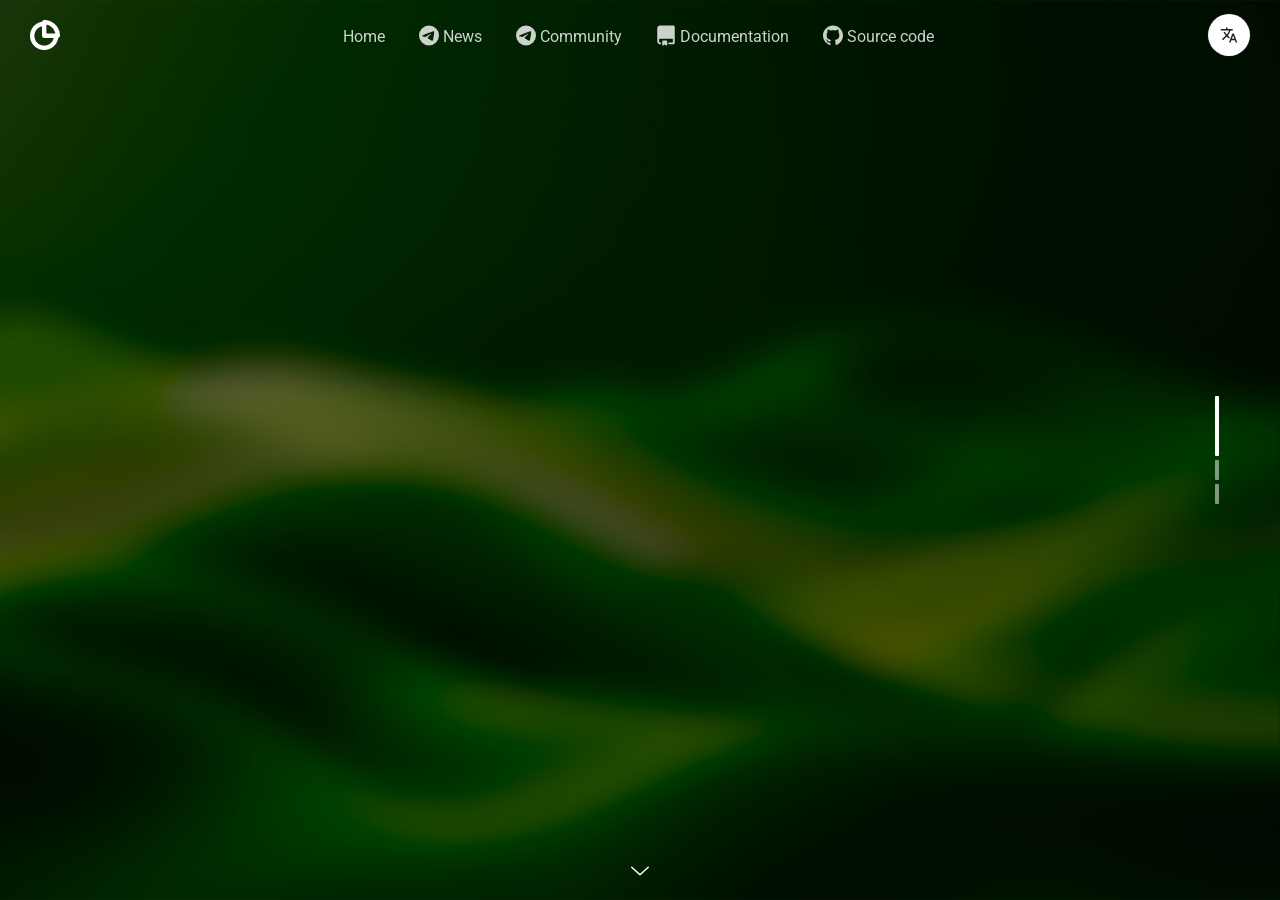
==== index.html @ 84d2ee8d "Update Yandex.Metrika configuration" ====
<!doctype html>
<html>
    <head>
        <meta charset="UTF-8">
        <meta name="viewport" content="width=device-width, height=device-height, initial-scale=1.0, viewport-fit=cover">
        <meta name="mobile-web-app-capable" content="yes">
        <meta name="yandex-verification" content="112ea334e65fa41b">

        <!-- Yandex.Metrika counter -->
        <script type="text/javascript">
            (function(m,e,t,r,i,k,a){
                m[i]=m[i]||function(){(m[i].a=m[i].a||[]).push(arguments)};
                m[i].l=1*new Date();
                for (var j = 0; j < document.scripts.length; j++) {if (document.scripts[j].src === r) { return; }}
                k=e.createElement(t),a=e.getElementsByTagName(t)[0],k.async=1,k.src=r,a.parentNode.insertBefore(k,a)
            })(window, document,'script','https://mc.yandex.ru/metrika/tag.js?id=104334095', 'ym');

            ym(104334095, 'init', {ssr:true, webvisor:true, clickmap:true, ecommerce:"dataLayer", accurateTrackBounce:true, trackLinks:true});
        </script>
        <noscript><div><img src="https://mc.yandex.ru/watch/104334095" style="position:absolute; left:-9999px;" alt="" /></div></noscript>
        <!-- /Yandex.Metrika counter -->

        <!-- Google tag (gtag.js) -->
        <script async src="https://www.googletagmanager.com/gtag/js?id=G-DW6V3D3DVZ"></script>
        <script>
            window.dataLayer = window.dataLayer || [];
            function gtag() { dataLayer.push(arguments); }
            gtag('js', new Date());

            gtag('config', 'G-DW6V3D3DVZ');
        </script>

        <!-- Page Title -->
        <title>MiniOS Flux - Fast. Simple. Reliable.</title>
        <!-- Compressed Styles -->
        <link href="./css/slides.css" rel="stylesheet" type="text/css">
        <!-- Custom Styles -->
        <!-- <link href="css/custom.css" rel="stylesheet" type="text/css"> -->
        <!-- jQuery 3.3.1 -->
        <script src="https://ajax.googleapis.com/ajax/libs/jquery/3.3.1/jquery.min.js"></script>
        <!-- Compressed Scripts -->
        <script src="./js/slides.min.js" type="text/javascript"></script>
        <!-- Page Translator -->
        <script src="./js/translate.js" type="text/javascript"></script>
        <!-- Custom Scripts -->
        <!-- <script src="./js/custom.js" type="text/javascript"></script> -->
        <!-- Fonts and Material Icons -->
        <link rel="stylesheet" as="font" href="https://fonts.googleapis.com/css?family=Roboto:100,300,400,500,600,700|Material+Icons">
        <link rel="icon" type="image/svg+xml" href="./assets/svg/minios_icon.svg">
        <link rel="alternate" hreflang="de" href="https://minios.dev/?lang=de">
        <link rel="alternate" hreflang="en" href="https://minios.dev/?lang=en">
        <link rel="alternate" hreflang="es" href="https://minios.dev/?lang=es">
        <link rel="alternate" hreflang="fr" href="https://minios.dev/?lang=fr">
        <link rel="alternate" hreflang="it" href="https://minios.dev/?lang=it">
        <link rel="alternate" hreflang="pt-BR" href="https://minios.dev/?lang=pt-BR">
        <link rel="alternate" hreflang="pt-PT" href="https://minios.dev/?lang=pt-PT">
        <link rel="alternate" hreflang="ru" href="https://minios.dev/?lang=ru">
    </head>
    <body class="slides chain simplifiedMobile animated">

        <!-- SVG Library -->
        <svg xmlns="http://www.w3.org/2000/svg" style="display:none">
            <symbol id="logo" viewBox="0 0 106 25">
                <title>MiniOS</title>
                <path d="m 106,17.003469 q 0,1.787993 -0.66611,3.137754 -0.66612,1.34976 -1.80553,2.261286 -1.1394,0.893997 -2.66446,1.34976 -1.525054,0.455763 -3.260455,0.455763 -1.17447,0 -2.19117,-0.19282 -0.999175,-0.192828 -1.770464,-0.455767 -0.771288,-0.280468 -1.297172,-0.578468 -0.508354,-0.298 -0.736237,-0.525881 -0.227867,-0.227883 -0.333052,-0.648585 -0.08765,-0.438234 -0.08765,-1.244584 0,-0.543408 0.03515,-0.911525 0.03515,-0.368119 0.105146,-0.595999 0.08765,-0.227883 0.210331,-0.315526 0.14022,-0.105181 0.315553,-0.105181 0.245405,0 0.683641,0.298001 0.455766,0.280468 1.156936,0.631055 0.701175,0.350589 1.665294,0.648588 0.981642,0.280467 2.261285,0.280467 0.84141,0 1.507518,-0.19282 0.666119,-0.210353 1.121886,-0.578468 0.47329,-0.368118 0.7187,-0.911525 0.24541,-0.543412 0.24541,-1.209528 0,-0.77129 -0.42071,-1.314699 -0.42076,-0.56094 -1.104408,-0.981644 Q 99.02332,14.864888 98.164381,14.496771 97.305441,14.111126 96.393917,13.690422 95.48239,13.269718 94.62345,12.743837 93.764511,12.200426 93.08087,11.464194 92.41475,10.710433 91.994047,9.6937299 91.573344,8.6770281 91.573344,7.2571496 q 0,-1.6302289 0.595998,-2.8572849 0.613527,-1.2445837 1.630228,-2.0509327 1.034234,-0.8238799 2.419049,-1.2270558 1.402352,-0.40317306 2.962466,-0.40317306 0.806344,0 1.612705,0.12270504 0.80634,0.12270466 1.50752,0.33305812 0.70117,0.2103504 1.24459,0.4732908 0.5434,0.2629403 0.7187,0.4382348 0.17529,0.1752945 0.22787,0.2979992 0.0701,0.1227047 0.10518,0.3330581 0.0526,0.1928225 0.0701,0.5083497 0.0174,0.298 0.0174,0.7537619 0,0.5083527 -0.0351,0.8589387 -0.0174,0.3505853 -0.0877,0.5784678 -0.0526,0.2278829 -0.17529,0.3330558 -0.10515,0.1051805 -0.29798,0.1051805 -0.19283,0 -0.61353,-0.2454123 -0.4207,-0.2454086 -1.03423,-0.5258806 -0.61353,-0.2979969 -1.41987,-0.5258779 -0.80636,-0.2454124 -1.77047,-0.2454124 -0.753766,0 -1.314705,0.1928202 -0.560939,0.1752983 -0.946587,0.508353 -0.368126,0.3155302 -0.560939,0.7712899 -0.175294,0.4557628 -0.175294,0.9641154 0,0.7537619 0.403174,1.3147018 0.420703,0.5434088 1.104351,0.9816436 0.701175,0.4207035 1.57764,0.8063488 0.87647,0.3681189 1.788,0.7888209 0.91152,0.420704 1.78799,0.964112 0.87647,0.525881 1.56011,1.279643 0.68364,0.736234 1.10435,1.752937 0.42071,0.999171 0.42071,2.366463 z M 88.681003,12.200426 q 0,2.822225 -0.701175,5.048453 -0.701178,2.226227 -2.085993,3.786341 -1.384816,1.54258 -3.435754,2.36646 -2.033401,0.806352 -4.715396,0.806352 -2.646933,0 -4.627746,-0.683645 -1.963287,-0.701175 -3.277985,-2.121053 -1.314705,-1.419875 -1.98082,-3.611044 -0.648586,-2.191171 -0.648586,-5.188689 0,-2.7521071 0.701174,-4.9432755 0.701174,-2.2086993 2.08599,-3.7512825 1.384823,-1.542583 3.418228,-2.36646 2.050931,-0.82387986 4.750452,-0.82387986 2.576814,0 4.540101,0.68364426 1.980817,0.6836443 3.295519,2.1035225 1.33223,1.4198757 1.998342,3.5935158 0.683649,2.1561098 0.683649,5.1010403 z M 83.8429,12.445838 q 0,-1.787995 -0.280479,-3.2429297 Q 83.28198,7.7304429 82.598313,6.6962098 81.932205,5.6444483 80.810324,5.0835092 79.688446,4.5050414 78.005626,4.5050414 q -1.700349,0 -2.839756,0.6485856 -1.139407,0.6310573 -1.840581,1.7003467 -0.701171,1.0692921 -0.999171,2.5066981 -0.280479,1.4198782 -0.280479,3.0150482 0,1.85811 0.280479,3.348107 0.280479,1.472465 0.946586,2.524226 0.666116,1.051762 1.787993,1.612698 1.121878,0.543412 2.822223,0.543412 1.70035,0 2.83976,-0.631057 1.139407,-0.631058 1.840578,-1.717875 0.701174,-1.08682 0.981641,-2.524227 0.297979,-1.454937 0.297979,-3.085166 z M 63.614029,23.208859 q 0,0.175291 -0.105184,0.315526 -0.105147,0.122703 -0.368126,0.21035 -0.245405,0.08765 -0.666116,0.122702 -0.420703,0.05259 -1.069293,0.05259 -0.648582,0 -1.069285,-0.05259 -0.420707,-0.03507 -0.683649,-0.122702 -0.245404,-0.08765 -0.350589,-0.21035 -0.105146,-0.140235 -0.105146,-0.315526 V 7.6077368 q 0,-0.1752946 0.105146,-0.2979969 0.105185,-0.1402357 0.350589,-0.2278867 0.262942,-0.1051767 0.683649,-0.1577651 0.420703,-0.052585 1.069285,-0.052585 0.64859,0 1.069293,0.052585 0.420703,0.052588 0.666116,0.1577651 0.262941,0.087651 0.368126,0.2278867 0.105184,0.1227023 0.105184,0.2979969 z M 63.947081,2.2788157 q 0,1.3322298 -0.543413,1.8405823 -0.543406,0.5083499 -2.015872,0.5083499 -1.489996,0 -2.015876,-0.490822 -0.50835,-0.4908215 -0.50835,-1.7704644 0,-1.3322296 0.52588,-1.84057935 Q 59.932866,0 61.422862,0 q 1.472471,0 1.998347,0.50834975 0.525883,0.49082176 0.525879,1.77046445 z M 54.866889,23.208858 q 0,0.17529 -0.105185,0.315526 -0.105184,0.122702 -0.350551,0.21035 -0.245405,0.08765 -0.683645,0.122702 -0.420703,0.05259 -1.051759,0.05259 -0.648586,0 -1.086823,-0.05259 -0.420703,-0.03507 -0.666119,-0.122702 -0.245405,-0.08765 -0.350589,-0.21035 -0.105184,-0.140236 -0.105184,-0.315526 V 14.28642 q 0,-1.139409 -0.175295,-1.787995 -0.157757,-0.648585 -0.473287,-1.104348 -0.315553,-0.473294 -0.823877,-0.718703 -0.490821,-0.262938 -1.156936,-0.262938 -0.84141,0 -1.70035,0.613526 -0.858939,0.613527 -1.787993,1.787995 V 23.20886 q 0,0.175291 -0.105184,0.315526 -0.105184,0.122703 -0.368126,0.21035 -0.245405,0.08765 -0.666115,0.122702 -0.420704,0.05259 -1.069293,0.05259 -0.648582,0 -1.069289,-0.05259 -0.420703,-0.03507 -0.683641,-0.122702 -0.245405,-0.08765 -0.35059,-0.21035 -0.105146,-0.140235 -0.105146,-0.315526 V 7.5726767 q 0,-0.1752945 0.08765,-0.2979969 0.08765,-0.1402356 0.315553,-0.2278829 0.227906,-0.087651 0.578468,-0.1227061 0.368126,-0.052585 0.911524,-0.052585 0.560939,0 0.929057,0.052585 0.368127,0.035074 0.560939,0.1227061 0.210369,0.087647 0.297978,0.2278829 0.08765,0.1227024 0.08765,0.2979969 v 1.8055235 q 1.297172,-1.4023479 2.629403,-2.10352 1.349757,-0.7011751 2.804698,-0.7011751 1.595168,0 2.681987,0.5258806 1.104348,0.5258809 1.770467,1.4374064 0.683641,0.8939976 0.981642,2.1035229 0.297978,1.209525 0.297978,2.909871 z m -19.334876,0 q 0,0.17529 -0.10518,0.315526 -0.105173,0.122702 -0.368119,0.21035 -0.245412,0.08765 -0.666116,0.122702 -0.420704,0.05259 -1.069289,0.05259 -0.648586,0 -1.069289,-0.05259 -0.420705,-0.03507 -0.683644,-0.122702 -0.245413,-0.08765 -0.35059,-0.21035 -0.10518,-0.140236 -0.10518,-0.315526 V 7.6077353 q 0,-0.1752946 0.10518,-0.297997 0.105177,-0.1402356 0.35059,-0.2278866 0.262938,-0.1051767 0.683644,-0.1577651 0.420703,-0.052585 1.069289,-0.052585 0.648585,0 1.069289,0.052585 0.420707,0.052588 0.666116,0.1577651 0.262938,0.087651 0.368119,0.2278866 0.10518,0.1227024 0.10518,0.297997 z M 35.865069,2.2788142 q 0,1.3322298 -0.543409,1.8405823 -0.543408,0.5083499 -2.015873,0.5083499 -1.489997,0 -2.015877,-0.490822 -0.50835,-0.4908215 -0.50835,-1.7704644 0,-1.3322296 0.525881,-1.84057936 Q 31.850851,0 33.340847,0 34.813312,0 35.339193,0.50834975 35.86507,0.99917151 35.865069,2.2788142 Z M 26.434281,23.173799 q 0,0.175294 -0.105173,0.31553 -0.08765,0.140232 -0.350585,0.227883 -0.245412,0.08765 -0.666116,0.140231 -0.420704,0.05259 -1.069289,0.05259 -0.631058,0 -1.051762,-0.05259 -0.420709,-0.05259 -0.666118,-0.140234 -0.24541,-0.08765 -0.350585,-0.227882 -0.105179,-0.140236 -0.105179,-0.315528 V 4.7153952 H 22.0344 L 15.460904,23.15627 q -0.07012,0.227883 -0.227883,0.385646 -0.157769,0.140235 -0.438235,0.227883 -0.262938,0.08765 -0.683644,0.105172 -0.420704,0.03507 -1.016702,0.03507 -0.595999,0 -1.016703,-0.05259 -0.420703,-0.03507 -0.701174,-0.122714 -0.262939,-0.105173 -0.420704,-0.245409 -0.157764,-0.140236 -0.21035,-0.333057 L 4.3998889,4.7153952 H 4.364777 V 23.173799 q 0,0.175294 -0.1051956,0.31553 -0.087644,0.140232 -0.3505701,0.227883 -0.2629278,0.08765 -0.6836425,0.140231 -0.4031748,0.05259 -1.0517602,0.05259 -0.6310607,0 -1.051764,-0.05259 Q 0.70115184,23.804856 0.43821274,23.717209 0.19279836,23.629559 0.08764254,23.489327 0,23.349091 0,23.173799 V 2.9624586 Q 0,2.0684636 0.47328884,1.5951699 0.94658531,1.1218762 1.7354064,1.1218762 h 3.0150451 q 0.8063495,0 1.3848169,0.1402356 0.578472,0.1227051 0.9991754,0.4382348 0.4207042,0.2979993 0.7011725,0.8063491 0.2804716,0.4908218 0.4908216,1.2270559 L 13.234681,17.248879 h 0.07011 L 18.388308,3.7688105 Q 18.61619,3.0325764 18.879129,2.5242265 19.1596,2.0158739 19.510186,1.7003466 19.878305,1.3848165 20.369125,1.2621118 20.859947,1.1218762 21.508532,1.1218762 h 3.102695 q 0.473293,0 0.806351,0.1227077 0.350586,0.122705 0.56094,0.368114 0.227883,0.2278813 0.333056,0.5784704 0.122706,0.333058 0.122706,0.7712901 z"/>
            </symbol>
            <symbol id="logo-icon" viewBox="0 0 50 50">
                <title>MiniOS</title>
                <path d="M 43.551886,30.059555 H 23.616475 v -7.367011 h 19.935411 l 3.681062,3.68595 z m 0,-7.367011 c 2.033627,0 3.681062,1.652322 3.681062,3.68595 0,2.028739 -1.647435,3.681061 -3.681062,3.681061 z M 23.616475,49.999856 v -7.367011 0 l 0.840826,-0.01965 0.826161,-0.06357 0.811495,-0.102652 0.801719,-0.14177 0.787052,-0.180889 0.767499,-0.220006 0.752833,-0.254211 0.738167,-0.293329 0.718615,-0.32262 0.699058,-0.361739 0.684395,-0.390939 0.659952,-0.420416 0.635507,-0.454631 0.615954,-0.483961 0.586624,-0.508411 0.567069,-0.542622 0.537739,-0.562182 0.513294,-0.591513 0.483966,-0.615953 0.449743,-0.63551 0.425303,-0.659952 0.391081,-0.684393 0.356862,-0.69906 0.327534,-0.718612 0.288454,-0.738168 0.259086,-0.752833 0.215093,-0.772388 0.180888,-0.782163 0.146646,-0.801721 0.102652,-0.811494 0.06357,-0.826161 0.01965,-0.840827 h 7.362121 l -0.02948,1.207466 -0.09286,1.202578 -0.151522,1.178136 -0.205341,1.163468 -0.264,1.148804 -0.317745,1.119474 -0.371527,1.099917 -0.425307,1.075478 -0.474183,1.046144 -0.518184,1.016813 -0.57196,0.992371 -0.615953,0.958152 -0.655064,0.923928 -0.703944,0.894602 -0.738168,0.855496 -0.782162,0.816382 -0.821276,0.782165 -0.855492,0.743055 -0.889714,0.699057 -0.928819,0.659951 -0.958151,0.615957 -0.987483,0.567069 -1.016814,0.523071 -1.051033,0.474187 -1.070587,0.420416 -1.099919,0.371527 -1.119473,0.322621 -1.148803,0.264 -1.158581,0.205304 -1.183023,0.151521 -1.197691,0.08799 z M 0,26.378494 h 7.3621217 v 0 l 0.01954,0.840827 0.063553,0.826161 0.1026595,0.811494 0.1466532,0.801718 0.1808768,0.782166 0.2150967,0.772388 0.2590903,0.752833 0.2884232,0.738167 0.3275338,0.718613 0.3568629,0.703948 0.3910824,0.679505 0.4253015,0.659952 0.449744,0.635509 0.483964,0.615953 0.513296,0.591513 0.537738,0.562179 0.567069,0.542626 0.586624,0.508411 0.615953,0.483961 0.635509,0.454631 0.659951,0.420416 0.679506,0.391083 0.703947,0.361738 0.718614,0.322621 0.738166,0.293329 0.752836,0.254211 0.767498,0.220006 0.787053,0.180888 0.801718,0.14177 0.811496,0.102652 0.82616,0.06357 0.840828,0.01965 V 50 l -1.212338,-0.03439 -1.19769,-0.08799 -1.183024,-0.151521 -1.163468,-0.205304 -1.143916,-0.264 L 16.596556,48.934136 15.496638,48.562608 14.421155,48.142215 13.37501,47.668028 12.358196,47.144957 11.365825,46.577888 10.407674,45.961931 9.4837424,45.30198 8.5940308,44.602923 7.738538,43.859868 6.9172658,43.082589 6.1351014,42.261317 5.3920454,41.405825 4.692986,40.511223 4.037923,39.587295 3.4219688,38.629143 2.8500113,37.636772 2.3318275,36.619957 1.8576403,35.573813 1.4323385,34.498337 1.0608104,33.398418 0.7430561,32.278945 0.47907567,31.130142 0.27375746,29.966672 0.12221315,28.788538 0.02933121,27.58596 Z M 27.297535,6.4381926 h -7.362121 l 3.681061,3.6810604 -0.840827,0.01956 -0.826161,0.06355 -0.811495,0.102659 -0.801719,0.146655 -0.787053,0.180876 -0.767497,0.215095 -0.752836,0.259092 -0.738167,0.288423 -0.718613,0.327531 -0.703948,0.356864 -0.679505,0.391081 -0.659952,0.420413 -0.635509,0.454634 -0.615953,0.483964 -0.586624,0.513295 -0.567069,0.537739 -0.537737,0.567068 -0.513296,0.586624 -0.483965,0.615954 -0.449744,0.640397 -0.4253018,0.659951 -0.391082,0.679505 -0.3568629,0.699062 -0.32753,0.718613 -0.2884232,0.738167 -0.2590904,0.752833 -0.2150966,0.772388 -0.1808768,0.782166 -0.146657,0.801717 -0.1026595,0.816384 -0.063549,0.826161 -0.01954,0.840827 H 0 L 0.02933049,25.166139 0.12221156,23.968451 0.27375535,22.785428 0.47907355,21.621957 0.74305399,20.478042 1.0608082,19.353681 1.4323364,18.253762 1.8576382,17.183174 2.3318254,16.132141 2.8500091,15.115328 3.4219667,14.122957 4.0379211,13.164805 4.6929841,12.240873 5.3920431,11.351162 6.1350992,10.490781 6.9172635,9.6743972 7.7385361,8.8922325 8.5940286,8.1491764 9.4837405,7.4501174 10.407673,6.790166 11.365823,6.1791008 12.358194,5.607142 13.375007,5.0889583 14.421153,4.6147721 15.496628,4.1894696 16.596547,3.8179417 17.71602,3.5001871 l 1.143916,-0.2639797 1.163469,-0.2102066 1.183023,-0.1466524 1.197688,-0.092889 1.212357,-0.029334 z m -3.68106,-3.681061 c 2.033626,0 3.68106,1.6474342 3.68106,3.681061 0,2.0336269 -1.647434,3.6810604 -3.68106,3.6810604 z M 19.935414,26.378494 V 6.4381926 h 7.362121 V 26.378494 l -3.68106,3.681061 z m 7.362121,0 c 0,2.028739 -1.647434,3.681061 -3.68106,3.681061 -2.033627,0 -3.681061,-1.652322 -3.681061,-3.681061 z m 0,-22.6974308 V 26.378494 H 19.935414 V 3.6810632 L 23.616475,1.9333379e-6 Z m -7.362121,0 c 0,-2.0336272 1.647434,-3.6810612666621 3.681061,-3.6810612666621 2.033626,0 3.68106,1.6474340666621 3.68106,3.6810612666621 z M 46.313907,30.059555 V 22.697432 L 42.632845,26.378494 42.608278,25.3959 42.534955,24.427972 42.412725,23.47471 42.246501,22.541 42.031409,21.621957 41.777198,20.722468 41.478993,19.837644 41.136795,18.977265 40.760528,18.136438 40.340112,17.315165 39.88059,16.518334 39.386851,15.745948 38.853998,15.002891 38.291816,14.284278 37.690529,13.590107 37.059907,12.930156 36.399957,12.299536 35.710675,11.703135 34.992062,11.136067 34.244117,10.608105 33.471729,10.109475 32.674899,9.6548427 31.858515,9.2344293 31.017689,8.8531246 30.15242,8.5158162 29.272484,8.2176157 28.372995,7.9585239 27.453951,7.7483172 26.515354,7.5821064 25.566981,7.4598932 24.599053,7.3865651 23.616459,7.3621225 V 0 l 1.354122,0.0342201 1.334567,0.10266022 1.319902,0.16621432 1.300349,0.23464922 1.275905,0.29331017 1.256352,0.35686257 1.22702,0.4155252 1.197689,0.4692984 1.168358,0.5328491 1.139029,0.581736 1.104805,0.6355075 1.070586,0.6843948 1.031482,0.7381676 0.997258,0.7772755 0.958152,0.8310488 0.914154,0.8750469 0.875044,0.9141545 0.826163,0.9532628 0.782165,0.9972603 0.738168,1.036367 0.684393,1.065699 0.635508,1.104807 0.581738,1.139027 0.527962,1.168358 0.474183,1.202577 0.415525,1.227022 0.356863,1.251461 0.293291,1.275906 0.229757,1.300348 0.1711,1.319902 0.09774,1.339457 0.03439,1.354122 z m 3.676172,-3.681061 c 0,2.028739 -1.647432,3.681061 -3.676172,3.681061 -2.033627,0 -3.681062,-1.652322 -3.681062,-3.681061 z M 23.616475,22.697432 h 22.697432 v 7.362123 H 23.616475 l -3.681061,-3.681061 z m 0,7.362123 c -2.033627,0 -3.681061,-1.652322 -3.681061,-3.681061 0,-2.033628 1.647434,-3.681062 3.681061,-3.681062 z"/>
            </symbol>
            <symbol id="close" viewBox="0 0 30 30">
                <path d="M15 0c-8.3 0-15 6.7-15 15s6.7 15 15 15 15-6.7 15-15-6.7-15-15-15zm5.7 19.3c.4.4.4 1 0 1.4-.2.2-.4.3-.7.3s-.5-.1-.7-.3l-4.3-4.3-4.3 4.3c-.2.2-.4.3-.7.3s-.5-.1-.7-.3c-.4-.4-.4-1 0-1.4l4.3-4.3-4.3-4.3c-.4-.4-.4-1 0-1.4s1-.4 1.4 0l4.3 4.3 4.3-4.3c.4-.4 1-.4 1.4 0s.4 1 0 1.4l-4.3 4.3 4.3 4.3z"/>
            </symbol>
            <symbol id="close-small" viewBox="0 0 11 11">
                <path d="M6.914 5.5l3.793-3.793c.391-.391.391-1.023 0-1.414s-1.023-.391-1.414 0l-3.793 3.793-3.793-3.793c-.391-.391-1.023-.391-1.414 0s-.391 1.023 0 1.414l3.793 3.793-3.793 3.793c-.391.391-.391 1.023 0 1.414.195.195.451.293.707.293s.512-.098.707-.293l3.793-3.793 3.793 3.793c.195.195.451.293.707.293s.512-.098.707-.293c.391-.391.391-1.023 0-1.414l-3.793-3.793z"/>
            </symbol>
            <symbol id="arrow-left" viewBox="0 0 29 56">
                <path d="M28.7.3c.4.4.4 1 0 1.4l-26.3 26.3 26.3 26.3c.4.4.4 1 0 1.4-.4.4-1 .4-1.4 0l-27-27c-.4-.4-.4-1 0-1.4l27-27c.3-.3 1-.4 1.4 0z"/>
            </symbol>
            <symbol id="arrow-right" viewBox="0 0 29 56">
                <path d="M.3 55.7c-.4-.4-.4-1 0-1.4l26.3-26.3-26.3-26.3c-.4-.4-.4-1 0-1.4.4-.4 1-.4 1.4 0l27 27c.4.4.4 1 0 1.4l-27 27c-.3.3-1 .4-1.4 0z"/>
            </symbol>
            <symbol id="back" viewBox="0 0 20 20">
                <path d="M2.3 10.7l5 5c.4.4 1 .4 1.4 0s.4-1 0-1.4l-3.3-3.3h11.6c.6 0 1-.4 1-1s-.4-1-1-1h-11.6l3.3-3.3c.4-.4.4-1 0-1.4-.2-.2-.4-.3-.7-.3s-.5.1-.7.3l-5 5c-.2.2-.3.5-.3.7 0 .2.1.5.3.7z"/>
            </symbol>
            <symbol id="menu" viewBox="0 0 18 18">
                <path d="M16 5h-14c-.6 0-1-.4-1-1 0-.5.4-1 1-1h14c.5 0 1 .4 1 1s-.4 1-1 1zm-14 5h14c.5 0 1-.4 1-1 0-.5-.4-1-1-1h-14c-.6 0-1 .4-1 1s.4 1 1 1zm14 3h-14c-.5 0-1 .4-1 1 0 .5.4 1 1 1h14c.5 0 1-.4 1-1s-.4-1-1-1z"/>
            </symbol>
            <symbol id="share" viewBox="0 0 18 18">
                <path d="M16 8c-.6 0-1 .4-1 1v6h-12v-6c0-.6-.4-1-1-1s-1 .4-1 1v6c0 1.1.9 2 2 2h12c1.1 0 2-.9 2-2v-6c0-.6-.4-1-1-1zm-2.3-2.3c.4-.4.4-1 0-1.4l-4-4c-.4-.4-1-.4-1.4 0l-4 4c-.4.4-.4 1 0 1.4s1 .4 1.4 0l2.3-2.3v7.6c0 .6.4 1 1 1s1-.4 1-1v-7.6l2.3 2.3c.4.4 1 .4 1.4 0z"/>
            </symbol>
            <symbol id="arrow-down" viewBox="0 0 24 24">
                <path d="M12 18c-.2 0-.5-.1-.7-.3l-11-10c-.4-.4-.4-1-.1-1.4.4-.4 1-.4 1.4-.1l10.4 9.4 10.3-9.4c.4-.4 1-.3 1.4.1.4.4.3 1-.1 1.4l-11 10c-.1.2-.4.3-.6.3z"/>
            </symbol>
            <symbol id="arrow-up" viewBox="0 0 24 24">
                <path d="M11.9 5.9c.2 0 .5.1.7.3l11 10c.4.4.4 1 .1 1.4-.4.4-1 .4-1.4.1l-10.4-9.4-10.3 9.4c-.4.4-1 .3-1.4-.1-.4-.4-.3-1 .1-1.4l11-10c.1-.2.4-.3.6-.3z"/>
            </symbol>
            <symbol id="arrow-top" viewBox="0 0 18 18">
                <path d="M15.7 7.3l-6-6c-.4-.4-1-.4-1.4 0l-6 6c-.4.4-.4 1 0 1.4.4.4 1 .4 1.4 0l4.3-4.3v11.6c0 .6.4 1 1 1s1-.4 1-1v-11.6l4.3 4.3c.2.2.4.3.7.3s.5-.1.7-.3c.4-.4.4-1 0-1.4z"/>
            </symbol>
            <symbol id="play" viewBox="0 0 30 30">
                <path d="M7 30v-30l22 15z"/>
            </symbol>
            <symbol id="chat" viewBox="0 0 18 18">
                <path d="M5,17c-0.2,0-0.3,0-0.4-0.1C4.2,16.7,4,16.4,4,16v-2H2c-1.1,0-2-0.9-2-2V3c0-1.1,0.9-2,2-2h14c1.1,0,2,0.9,2,2v9 c0,1.1-0.9,2-2,2H9.3l-3.7,2.8C5.4,16.9,5.2,17,5,17z M2,12h3.5C5.8,12,6,12.2,6,12.5V14l2.4-1.8C8.6,12.1,8.8,12,9,12h7V3H2V12z M13,7H5C4.4,7,4,6.6,4,6s0.4-1,1-1h8c0.6,0,1,0.4,1,1S13.6,7,13,7z M13,10H5c-0.6,0-1-0.4-1-1s0.4-1,1-1h8c0.6,0,1,0.4,1,1 S13.6,10,13,10z"/>
            </symbol>
            <symbol id="mail" viewBox="0 0 18 18">
                <path d="M16 2h-14c-1.1 0-2 .9-2 2v10c0 1.1.9 2 2 2h14c1.1 0 2-.9 2-2v-10c0-1.1-.9-2-2-2zm0 2v.5l-7 4.3-7-4.4v-.4h14zm-14 10v-7.2l6.5 4c.1.1.3.2.5.2s.4-.1.5-.2l6.5-4v7.2h-14z"/>
            </symbol>
            <symbol id="sound-on" viewBox="0 0 18 18">
                <path d="M8.5,0.1C8.1-0.1,7.7,0,7.4,0.2L3.7,3H2C0.9,3,0,3.9,0,5v6c0,1.1,0.9,2,2,2h1.7l3.7,2.8C7.6,15.9,7.8,16,8,16 c0.2,0,0.3,0,0.4-0.1C8.8,15.7,9,15.4,9,15V1C9,0.6,8.8,0.3,8.5,0.1z M7,13l-2.4-1.8C4.4,11.1,4.2,11,4,11l-2,0l0-6h2 c0.2,0,0.4-0.1,0.6-0.2L7,3V13z M11.7,9.9l0.7,1.9C13.9,11.2,15,9.7,15,8c0-1.7-1.1-3.2-2.7-3.8l-0.7,1.9C12.5,6.4,13,7.2,13,8C13,8.9,12.5,9.6,11.7,9.9z M12.2,1.1l-0.3,2C14.3,3.5,16,5.6,16,8s-1.8,4.5-4.2,4.9l0.3,2C15.6,14.3,18,11.4,18,8C18,4.6,15.6,1.7,12.2,1.1z"/>
            </symbol>
            <symbol id="sound-off" viewBox="0 0 18 18">
                <path d="M15.9,8l1.8-1.8c0.4-0.4,0.4-1,0-1.4s-1-0.4-1.4,0l-1.8,1.8l-1.8-1.8c-0.4-0.4-1-0.4-1.4,0s-0.4,1,0,1.4L13.1,8l-1.8,1.8 c-0.4,0.4-0.4,1,0,1.4c0.2,0.2,0.5,0.3,0.7,0.3s0.5-0.1,0.7-0.3l1.8-1.8l1.8,1.8c0.2,0.2,0.5,0.3,0.7,0.3s0.5-0.1,0.7-0.3 c0.4-0.4,0.4-1,0-1.4L15.9,8z M8.5,0.1C8.1-0.1,7.7,0,7.4,0.2L3.7,3H2C0.9,3,0,3.9,0,5v6c0,1.1,0.9,2,2,2h1.7l3.7,2.8C7.6,15.9,7.8,16,8,16 c0.2,0,0.3,0,0.4-0.1C8.8,15.7,9,15.4,9,15V1C9,0.6,8.8,0.3,8.5,0.1z M7,13l-2.4-1.8C4.4,11.1,4.2,11,4,11l-2,0l0-6h2 c0.2,0,0.4-0.1,0.6-0.2L7,3V13z"/>
            </symbol>
            <symbol id="translate" viewBox="0 0 24 24">
                <path d="M12.87 15.07l-2.54-2.51.03-.03c1.74-1.94 2.98-4.17 3.71-6.53H17V4h-7V2H8v2H1v1.99h11.17C11.5 7.92 10.44 9.75 9 11.35 8.07 10.32 7.3 9.19 6.69 8h-2c.73 1.63 1.73 3.17 2.98 4.56l-5.09 5.02L4 19l5-5 3.11 3.11.76-2.04zM18.5 10h-2L12 22h2l1.12-3h4.75L21 22h2l-4.5-12zm-2.62 7l1.62-4.33L19.12 17h-3.24z"/>
            </symbol>

            <!-- social -->
            <symbol id="youtube" viewBox="0 0 24 24">
                <path d="M23.6 6.3c-.3-1.2-1.4-2.2-2.6-2.3-3-.3-6-.3-9-.3s-6 0-9 .3c-1.2.1-2.3 1.1-2.6 2.3-.4 1.8-.4 3.8-.4 5.7 0 1.9 0 3.9.4 5.7.3 1.2 1.4 2.2 2.6 2.3 3 .3 6 .3 9 .3s6 0 9-.3c1.3-.1 2.3-1.1 2.6-2.4.4-1.7.4-3.7.4-5.6 0-1.9 0-3.9-.4-5.7zm-14.1 9v-6.6l6.5 3.3-6.5 3.3z"/>
            </symbol>
            <symbol id="github" viewBox="0 0 24 24">
                <path d="M12 0c-6.626 0-12 5.373-12 12 0 5.302 3.438 9.8 8.207 11.387.599.111.793-.261.793-.577v-2.234c-3.338.726-4.033-1.416-4.033-1.416-.546-1.387-1.333-1.756-1.333-1.756-1.089-.745.083-.729.083-.729 1.205.084 1.839 1.237 1.839 1.237 1.07 1.834 2.807 1.304 3.492.997.107-.775.418-1.305.762-1.604-2.665-.305-5.467-1.334-5.467-5.931 0-1.311.469-2.381 1.236-3.221-.124-.303-.535-1.524.117-3.176 0 0 1.008-.322 3.301 1.23.957-.266 1.983-.399 3.003-.404 1.02.005 2.047.138 3.006.404 2.291-1.552 3.297-1.23 3.297-1.23.653 1.653.242 2.874.118 3.176.77.84 1.235 1.911 1.235 3.221 0 4.609-2.807 5.624-5.479 5.921.43.372.823 1.102.823 2.222v3.293c0 .319.192.694.801.576 4.765-1.589 8.199-6.086 8.199-11.386 0-6.627-5.373-12-12-12z"/>
            </symbol>
            <symbol id="telegram" viewBox="0 0 24 24">
                <path d="M 12,0 A 12,12 0 0 0 0,12 12,12 0 0 0 12,24 12,12 0 0 0 24,12 12,12 0 0 0 12,0 Z m 5.375976,6.7939454 c 0.111405,-0.00183 0.382775,0.041681 0.594728,0.2197264 0.211952,0.1780467 0.27503,0.2949779 0.292967,0.3955079 0.01794,0.10053 0.01485,0.412855 -0.003,0.5917969 -0.202666,2.0424134 -0.971836,6.7564064 -1.417968,9.0439444 -0.188775,0.967944 -0.560069,1.292457 -0.919922,1.32422 -0.781971,0.06902 -1.375294,-0.496428 -2.132742,-0.972657 -1.185257,-0.745202 -1.579972,-1.018912 -2.730469,-1.746093 -1.3295981,-0.840383 -0.784101,-1.131863 -0.02637,-1.886719 0.198303,-0.19755 3.484424,-3.193652 3.533203,-3.46875 0.04254,-0.239885 0.05653,-0.272628 -0.05273,-0.3808595 -0.109266,-0.1082313 -0.2384,-0.094428 -0.322266,-0.076172 C 14.072529,9.8637689 12.2629,11.009452 8.7626954,13.274414 8.225242,13.628391 7.7369449,13.802007 7.3007812,13.792969 6.8199458,13.783005 5.8965781,13.529806 5.2089843,13.31543 4.3656226,13.052488 3.6945628,12.915306 3.7529297,12.46875 3.7833309,12.236156 4.1173849,11.997059 4.7548828,11.753906 8.6807394,10.113364 11.299526,9.0332918 12.609375,8.5107421 16.349259,7.0187571 16.869464,6.8025588 17.375976,6.7939454 Z"/>
            </symbol>
            <symbol id="discord" viewBox="0 0 24 24">
                <path d="M 12,-1.6666667e-8 C 5.3706498,-1.6666667e-8 -1.6666667e-8,5.3706498 -1.6666667e-8,12 -1.6666667e-8,18.615364 5.3706498,23.986014 12,24 18.62935,24 24,18.62935 24,12 24,5.3706498 18.62935,-1.6666667e-8 12,-1.6666667e-8 Z M 9.8457029,6.1406249 c 0.1538476,0.2657338 0.2940481,0.544185 0.4199221,0.8378906 1.174823,-0.181817 2.364239,-0.181817 3.539063,0 0.111886,-0.2657338 0.264432,-0.5861438 0.404296,-0.8378906 0.276225,0.045456 0.549274,0.099862 0.820313,0.1640608 0.271037,0.064202 0.540826,0.1386 0.80664,0.2207026 0.265816,0.082105 0.528513,0.172321 0.789062,0.2714826 0.26055,0.099167 0.518194,0.2068809 0.773439,0.3222649 1.748248,2.5734254 2.616285,5.4832112 2.308593,8.8398472 -1.174823,0.881118 -2.503431,1.537139 -3.916015,1.970704 -0.16084,-0.216782 -0.311142,-0.436878 -0.451173,-0.662109 -0.14003,-0.225231 -0.26979,-0.455598 -0.388671,-0.69336 0.461537,-0.167831 0.908548,-0.379112 1.328125,-0.630859 -0.111886,-0.08392 -0.208423,-0.168037 -0.320312,-0.251954 -1.23716,0.587127 -2.577049,0.880575 -3.916015,0.880859 -0.167454,0 -0.336654,-0.0045 -0.503906,-0.01369 -1.170771,-0.06424 -2.3310231,-0.353196 -3.4140633,-0.867179 -0.1118863,0.08392 -0.2084201,0.168038 -0.3203107,0.251954 0.4195772,0.251759 0.8529131,0.463038 1.3144507,0.630869 C 9.0002585,16.81198 8.8704998,17.042347 8.7304683,17.267577 8.5904368,17.492807 8.4401368,17.712904 8.279297,17.929687 6.8667123,17.510108 5.5520901,16.840101 4.3632814,15.958984 4.0975475,13.063885 4.6442211,10.139799 6.6582031,7.1328124 6.9099508,7.0139302 7.1660707,6.9038382 7.4257815,6.8027343 7.6854917,6.701631 7.9483994,6.6102846 8.2148434,6.5273428 8.4812887,6.4444039 8.7514886,6.3690761 9.0234374,6.3046871 9.2953848,6.2402981 9.5694794,6.1860798 9.8457029,6.1406249 Z M 9.4550782,11.048828 c -0.096154,0 -0.1908028,0.01202 -0.2812507,0.03322 -0.090448,0.02117 -0.1768252,0.05169 -0.2597669,0.0918 -0.082942,0.0401 -0.1607471,0.0897 -0.234377,0.146483 -0.073627,0.05678 -0.1425685,0.120167 -0.2050781,0.191407 -0.062512,0.07124 -0.1203336,0.148975 -0.16992,0.232421 -0.049584,0.08345 -0.092092,0.172202 -0.1269553,0.265626 -0.034846,0.09342 -0.061747,0.191821 -0.080076,0.292971 -0.01834,0.101151 -0.027326,0.205855 -0.027326,0.312498 0,0.106645 0.00899,0.211723 0.027326,0.312499 0.01834,0.100777 0.045213,0.196282 0.080076,0.289063 0.034846,0.09278 0.077366,0.182973 0.1269553,0.265626 0.049584,0.08265 0.1074132,0.15813 0.16992,0.228515 0.062512,0.07038 0.131451,0.135416 0.2050781,0.191406 0.073624,0.05598 0.1514324,0.103122 0.234377,0.14258 0.082939,0.03946 0.1693162,0.071 0.2597669,0.0918 0.090448,0.02078 0.1850939,0.03126 0.2812507,0.03126 0.0979,0 0.1937311,-0.01046 0.2851575,-0.03126 0.091423,-0.02078 0.1783559,-0.05234 0.2617173,-0.0918 0.08336,-0.03946 0.162609,-0.08659 0.236327,-0.14258 0.07371,-0.05599 0.142591,-0.121019 0.205078,-0.191406 0.06249,-0.07038 0.118287,-0.145868 0.16797,-0.228515 0.04968,-0.08265 0.09167,-0.172846 0.126952,-0.265626 0.0353,-0.09278 0.06467,-0.188286 0.08399,-0.289063 0.0193,-0.100777 0.02952,-0.205855 0.03126,-0.312499 0,-0.108394 -0.009,-0.214299 -0.02733,-0.316407 -0.01837,-0.102107 -0.04512,-0.201172 -0.08008,-0.29492 -0.03496,-0.09375 -0.07909,-0.182313 -0.128905,-0.265625 -0.04981,-0.08331 -0.106994,-0.159666 -0.16992,-0.230468 -0.06292,-0.0708 -0.130787,-0.13519 -0.205077,-0.191407 -0.07429,-0.05622 -0.154371,-0.10498 -0.238281,-0.144533 -0.083909,-0.03955 -0.1718926,-0.07098 -0.2636707,-0.0918 -0.091778,-0.02083 -0.1872531,-0.03126 -0.2851575,-0.03126 z m 5.1464838,0 c -0.09615,0 -0.1908,0.01202 -0.28125,0.03322 -0.09045,0.02117 -0.176826,0.05169 -0.259767,0.0918 -0.08294,0.0401 -0.160747,0.0897 -0.234377,0.146483 -0.07362,0.05678 -0.142569,0.120167 -0.205079,0.191407 -0.06251,0.07124 -0.120333,0.148975 -0.16992,0.232421 -0.04959,0.08345 -0.09209,0.172202 -0.126955,0.265626 -0.03485,0.09342 -0.06174,0.191821 -0.08008,0.292971 -0.01834,0.101151 -0.02733,0.205855 -0.02733,0.312498 0,0.106645 0.009,0.211723 0.02733,0.312499 0.01834,0.100777 0.04521,0.196282 0.08008,0.289063 0.03485,0.09278 0.07736,0.182973 0.126955,0.265626 0.04958,0.08265 0.107417,0.15813 0.16992,0.228515 0.06251,0.07038 0.131452,0.135416 0.205079,0.191406 0.07362,0.05598 0.151435,0.103122 0.234377,0.14258 0.08294,0.03946 0.169316,0.071 0.259767,0.0918 0.09045,0.02078 0.185099,0.03126 0.28125,0.03126 0.09615,0 0.189204,-0.0108 0.279298,-0.03126 0.09009,-0.02044 0.177372,-0.05093 0.259767,-0.08984 0.08239,-0.03891 0.161319,-0.08521 0.234374,-0.140624 0.07305,-0.05542 0.141052,-0.119506 0.203128,-0.189453 0.06207,-0.06995 0.116563,-0.146004 0.166017,-0.228515 0.04945,-0.08251 0.09372,-0.170561 0.128908,-0.26367 0.03518,-0.09311 0.06274,-0.191234 0.08203,-0.29297 0.01928,-0.101736 0.02951,-0.208015 0.03126,-0.316408 0.0018,-0.108394 -0.0065,-0.214299 -0.02344,-0.316406 -0.01701,-0.102107 -0.04218,-0.201172 -0.07617,-0.29492 -0.03398,-0.09375 -0.07585,-0.182313 -0.124999,-0.265626 -0.04915,-0.08331 -0.10546,-0.159668 -0.16797,-0.230468 -0.06251,-0.0708 -0.132967,-0.13519 -0.207031,-0.191407 -0.07406,-0.05622 -0.152515,-0.104981 -0.236327,-0.144533 -0.08382,-0.03955 -0.17191,-0.07098 -0.263671,-0.0918 -0.09176,-0.02083 -0.187253,-0.03126 -0.285157,-0.03126 z"/>
            </symbol>
            
            <!-- other icons -->
            <symbol id="rocket" viewBox="0 0 15 15">
                <path id="path7143" d="M12.5547,1c-2.1441,0-5.0211,1.471-6.9531,4H4&#xA;&#x9;C2.8427,5,2.1794,5.8638,1.7227,6.7773L1.1113,8h1.4434H4l1.5,1.5L7,11v1.4453v1.4434l1.2227-0.6113&#xA;&#x9;C9.1362,12.8206,10,12.1573,10,11V9.3984c2.529-1.932,4-4.809,4-6.9531V1H12.5547z M10,4c0.5523,0,1,0.4477,1,1l0,0&#xA;&#x9;c0,0.5523-0.4477,1-1,1l0,0C9.4477,6,9,5.5523,9,5v0C9,4.4477,9.4477,4,10,4L10,4z M3.5,10L3,10.5C2.2778,11.2222,2,13,2,13&#xA;&#x9;s1.698-0.198,2.5-1L5,11.5L3.5,10z"/>
            </symbol>
            
            <symbol id="balance" viewBox="0 0 32 32">
                <path d="M32,17.1C32,17.1,32,17,32,17.1c0-0.1,0-0.1,0-0.1c0-0.1,0-0.2,0-0.3l-4-12c0,0,0,0,0,0c0,0,0-0.1-0.1-0.1 c0-0.1-0.1-0.1-0.1-0.2c0,0-0.1-0.1-0.1-0.1c-0.1-0.1-0.1-0.1-0.2-0.1c0,0-0.1,0-0.1-0.1C27.2,4,27.1,4,27,4h-8.2 c-0.3-0.8-1-1.5-1.8-1.8V1c0-0.6-0.4-1-1-1s-1,0.4-1,1v1.2c-0.8,0.3-1.5,1-1.8,1.8H5C4.9,4,4.8,4,4.6,4.1c0,0-0.1,0-0.1,0.1 c-0.1,0-0.1,0.1-0.2,0.1c0,0-0.1,0.1-0.1,0.1C4.2,4.4,4.2,4.5,4.1,4.5c0,0,0,0.1-0.1,0.1c0,0,0,0,0,0l-4,12c0,0.1,0,0.2,0,0.3 c0,0,0,0,0,0c0,0,0,0.1,0,0.1c0,0,0,0.1,0,0.1C0.1,19.8,2.3,22,5,22s4.9-2.2,5-4.8c0,0,0-0.1,0-0.1c0,0,0-0.1,0-0.1c0,0,0,0,0,0 c0-0.1,0-0.2,0-0.3L6.4,6h6.8c0.3,0.8,1,1.5,1.8,1.8V20c-1.1,0-2,0.9-2,2v4h-2.6c-1.3,0-2.4,0.8-2.8,2.1l-0.5,1.6 C6.9,30,7,30.3,7.2,30.6C7.4,30.8,7.7,31,8,31h16c0.3,0,0.6-0.2,0.8-0.4c0.2-0.3,0.2-0.6,0.1-0.9l-0.5-1.6C24,26.8,22.9,26,21.6,26 H19v-4c0-1.1-0.9-2-2-2V7.8c0.8-0.3,1.5-1,1.8-1.8h6.8l-3.6,10.7c0,0.1,0,0.2,0,0.3c0,0,0,0,0,0c0,0,0,0.1,0,0.1c0,0,0,0.1,0,0.1 c0.1,2.7,2.3,4.8,5,4.8S31.9,19.8,32,17.1C32,17.1,32,17.1,32,17.1z M2.4,16L5,8.2L7.6,16H2.4z M16,6c-0.6,0-1-0.4-1-1s0.4-1,1-1 s1,0.4,1,1S16.6,6,16,6z M27,8.2l2.6,7.8h-5.2L27,8.2z"/>
            </symbol>
            <symbol id="book" viewBox="0 0 24 24">
                <path d="M 4.875,0 C 3.0110514,3.0098588e-5 1.5000301,1.5110514 1.5,3.375 v 15.75 c 3.01e-5,1.863949 1.5110514,3.37497 3.375,3.375 H 5.25 c 1.4915147,-0.0085 1.4915147,-2.241539 0,-2.25 H 4.875 C 4.2536838,20.24999 3.75001,19.746316 3.75,19.125 v -2.25 c 1e-5,-0.621316 0.5036838,-1.12499 1.125,-1.125 H 20.25 v 4.5 h -4.5 c -1.491515,0.0085 -1.491515,2.241539 0,2.25 h 4.875 c 1.035017,0 1.875,-0.839983 1.875,-1.875 V 1.875 C 22.5,0.83998327 21.660017,0 20.625,0 Z M 8.25,18 c -0.4142108,7e-6 -0.7499933,0.335789 -0.75,0.75 v 4.5 c -7.462e-4,0.599439 0.6672374,0.957487 1.1660156,0.625 L 10.5,22.652344 12.333984,23.875 C 12.832762,24.207487 13.500746,23.849439 13.5,23.25 v -4.5 c -7e-6,-0.414211 -0.335789,-0.749993 -0.75,-0.75 z" />
            </symbol>
        </svg>

        <!-- Navigation -->
        <nav class="side pole">
            <div class="navigation">
                <ul></ul>
            </div>
        </nav>

        <!-- Panel Top #05 -->
        <nav class="panel top">
            <div class="sections desktop">
                <div class="left">
                    <a href="#" title="MiniOS">
                        <svg style="width:30px;height:30px">
                            <use xmlns:xlink="http://www.w3.org/1999/xlink" xlink:href="#logo-icon"></use>
                        </svg>
                    </a>
                </div>
                <div class="center">
                    <ul class="menu">
                        <li>
                            <a href="#">Home</a>
                        </li>
                        <li>
                            <a href="https://t.me/s/minios_news" target="_blank">
                                <svg style="height:21px;">
                                    <use xmlns:xlink="http://www.w3.org/1999/xlink" xlink:href="#telegram"></use>
                                </svg>
                                News
                            </a>
                        </li>
                        <li>
                            <a href="https://t.me/minios_chat" target="_blank">
                                <svg style="height:21px;">
                                    <use xmlns:xlink="http://www.w3.org/1999/xlink" xlink:href="#telegram"></use>
                                </svg>
                                Community
                            </a>
                        </li>
                        <li>
                            <a href="https://minios.dev/docs" target="_blank">
                                <svg style="height:21px;">
                                    <use xmlns:xlink="http://www.w3.org/1999/xlink" xlink:href="#book"></use>
                                </svg>
                                Documentation
                            </a>
                        </li>
                        <li>
                            <a href="https://github.com/minios-linux/minios-live" target="_blank">
                                <svg style="height:21px;">
                                    <use xmlns:xlink="http://www.w3.org/1999/xlink" xlink:href="#github"></use>
                                </svg>
                                Source code
                            </a>
                        </li>
                    </ul>
                </div>
                <div class="right">
                    <a class="button actionButton white sidebarTrigger" data-sidebar-id="2">
                        <svg>
                            <use xmlns:xlink="http://www.w3.org/1999/xlink" xlink:href="#translate"></use>
                        </svg>
                    </a>
                </div>
            </div>
            <div class="sections compact">
                <div class="left">
                    <a href="#" title="MiniOS">
                        <svg style="width:30px;height:30px">
                            <use xmlns:xlink="http://www.w3.org/1999/xlink" xlink:href="#logo-icon"></use>
                        </svg>
                    </a>
                </div>
                <div class="right">
                    <a class="button actionButton sidebarTrigger" data-sidebar-id="2">
                        <svg>
                            <use xmlns:xlink="http://www.w3.org/1999/xlink" xlink:href="#translate"></use>
                        </svg>
                    </a>
                    <span class="button actionButton sidebarTrigger" data-sidebar-id="1">
                        <svg>
                            <use xmlns:xlink="http://www.w3.org/1999/xlink" xlink:href="#menu"></use>
                        </svg>
                    </span>
                </div>
            </div>
        </nav>

        <!-- Sidebar -->
        <nav class="sidebar" data-sidebar-id="1">
            <div class="close">
                <svg>
                    <use xmlns:xlink="http://www.w3.org/1999/xlink" xlink:href="#close"></use>
                </svg>
            </div>
            <div class="content">
                <a href="#" class="logo">
                    <svg width="106" height="25">
                        <use xmlns:xlink="http://www.w3.org/1999/xlink" xlink:href="#logo"></use>
                    </svg>
                </a>
                <ul class="mainMenu margin-top-3">
                    <li>
                        <a href="#">Home</a>
                    </li>
                    <li>
                        <a href="https://t.me/s/minios_news" target="_blank">News</a>
                    </li>
                    <li>
                        <a href="https://t.me/minios_chat" target="_blank">Community</a>
                    </li>
                    <li>
                        <a href="https://minios.dev/docs" target="_blank">Documentation</a>
                    </li>
                    <li>
                        <a href="https://github.com/minios-linux/minios-live" target="_blank">Source code</a>
                    </li>
                </ul>
            </div>
        </nav>

        <!-- Sidebar -->
        <nav class="sidebar" data-sidebar-id="2">
            <div class="close">
                <svg>
                    <use xmlns:xlink="http://www.w3.org/1999/xlink" xlink:href="#close"></use>
                </svg>
            </div>
            <div class="content">
                <a href="#" class="logo">
                    <svg width="24" height="24">
                        <use xmlns:xlink="http://www.w3.org/1999/xlink" xlink:href="#translate">
                        </svg>
                    </a>
                    <ul class="mainMenu margin-top-3">
                        <li>
                            <a href="?lang=de">Deutsch</a>
                        </li>
                        <li>
                            <a href="?lang=en">English</a>
                        </li>
                        <li>
                            <a href="?lang=es">Español</a>
                        </li>
                        <li>
                            <a href="?lang=fr">Français</a>
                        </li>
                        <li>
                            <a href="?lang=id">Bahasa Indonesia</a>
                        </li>
                        <li>
                            <a href="?lang=it">Italiano</a>
                        </li>
                        <li>
                            <a href="?lang=pt-BR">Português (Brasil)</a>
                        </li>
                        <li>
                            <a href="?lang=pt-PT">Português (Portugal)</a>
                        </li>
                        <li>
                            <a href="?lang=ru">Русский</a>
                        </li>
                    </ul>
                </div>
            </nav>

            <!-- Slide 1 (#34) -->
            <section class="slide fade-6 kenBurns">
                <div class="content">
                    <div class="container">
                        <div class="wrap">
                            <div class="fix-10-12">
                                <ul class="flex fixedSpaces verticalCenter reverse">
                                    <li class="col-6-12">
                                        <h1 class="ae-2 fromTop">
                                            <svg style="width:260px;height:55px">
                                                <use xmlns:xlink="http://www.w3.org/1999/xlink" xlink:href="#logo"></use>
                                            </svg>
                                            Flux
                                        </h1>
                                    </li>
                                    <li class="col-6-12 center middle">
                                        <img src="./assets/img/flux_00.jpg" class="rounded ae-1 fromTop rounded controller popupTrigger margin-bottom-3" data-popup-id="75-0" data-slider-id="75-0" alt="MiniOS Flux">
                                    </li>
                                </ul>
                            </div>
                            <div class="fix-10-12 margin-bottom-3">
                                <ul class="flex fixedSpaces verticalCenter reverse">
                                    <li class="col-12-12 center middle">
                                        <p class="ae-3 fromAbove small" align="justify">
                                            <span class="opacity-8">
                                                MiniOS Flux transforms any computer into your personal workstation in seconds. Whether it's your grandmother's old laptop, a friend's PC, or a public computer - simply plug in your USB drive and boot into your familiar desktop environment. No installation required, no traces left behind, works flawlessly on both vintage and modern hardware. Everything you do is automatically preserved forever: your documents, installed software, browser bookmarks, desktop wallpapers, even system tweaks. Built on the rock-solid Debian 12 foundation with the ultra-efficient Fluxbox interface, it's the perfect solution for reviving forgotten computers, creating emergency rescue systems, or maintaining your digital independence wherever you go.
                                            </span>
                                        </p>
                                    </li>
                                </ul>
                            </div>
                            <div class="fix-10-12">
                                <ul class="flex fixedSpaces verticalCenter reverse middle">
                                    <li class="col-12-12 center middle">
                                        <a href="#more" class="button purple gradient ae-3 fromCenter" style="width: 160px; margin-right: 10px;">About</a>
                                        <a href="#download" class="button blue gradient ae-4 fromCenter" style="width: 160px;">Download</a>
                                    </li>
                                </ul>
                            </div>
                        </div>
                    </div>
                </div>
                <div class="background" style="background-image:url(./assets/img/background/background-jungle.jpg)"></div>
            </section>

            <!-- Slide 2 (#15) -->
            <section data-name="more" class="slide fade-6 kenBurns">
                <div class="content">
                    <div class="container">
                        <div class="wrap">
                            <div class="fix-12-12">
                                
                                <ul class="flex fixedSpaces equalHeight margin-bottom-3">
                                    <li class="col-12-12">
                                        <h2 class="ae-3 fromLeft margin-bottom-2">
                                            <svg style="width:32px;height:32px;vertical-align:middle;margin-right:16px;">
                                                <use xmlns:xlink="http://www.w3.org/1999/xlink" xlink:href="#rocket"></use>
                                            </svg>
                                            What is MiniOS Flux?
                                        </h2>
                                    </li>
                                </ul>

                                <ul class="flex fixedSpaces equalHeight margin-bottom-3">
                                    <li class="col-12-12">
                                        <p class="ae-3 fromLeft small" align="justify">
                                            <span class="opacity-9">MiniOS Flux is a portable Linux system that addresses the need for computing mobility, similar in concept to <a href="https://www.slax.org" target="_blank">Slax</a> but with multilingual support and a more user-friendly interface. Your complete digital workspace - files, applications, settings, and customizations - becomes available on any computer you encounter. Rather than being tied to a single machine or requiring installations, MiniOS Flux creates a persistent, bootable environment on a USB drive. When you boot it on any computer, your complete environment loads with all customizations and data exactly as you left them. Upon shutdown, the host computer returns to its original state while your workspace remains preserved. Built on Debian 12 with the lightweight Fluxbox window manager, it's optimized for older hardware while maintaining compatibility with modern systems. Whether you're working on different computers, rescuing data, or need computing freedom, MiniOS Flux provides a practical solution for portable computing.</span>
                                        </p>
                                    </li>
                                </ul>

                                <ul class="flex fixedSpaces equalHeight margin-bottom-3">
                                    <li class="col-12-12">
                                        <h2 class="ae-4 fromRight margin-bottom-2">
                                            <svg style="width:32px;height:32px;vertical-align:middle;margin-right:16px;">
                                                <use xmlns:xlink="http://www.w3.org/1999/xlink" xlink:href="#balance"></use>
                                            </svg>
                                            Smart Design Philosophy
                                        </h2>
                                    </li>
                                </ul>
                                
                                <ul class="flex fixedSpaces equalHeight margin-bottom-3">
                                    <li class="col-12-12">
                                        <p class="ae-4 fromRight small" align="justify">
                                            <span class="opacity-9">Exquisite design and pleasing speed: we prove that performance does not have to sacrifice beauty and convenience. MiniOS features a meticulously crafted design, a modern and intuitive interface. It works incredibly fast, even on the most modest computers, helping you focus on your tasks instead of waiting. A philosophy of simplicity and meaning: every component in MiniOS exists for an important reason. Nothing superfluous - only what you really need for comfortable and efficient work. This is not reduced functionality or a bloated software package, but the perfect balance created for your convenience.</span>
                                        </p>
                                    </li>
                                </ul>
                                
                                <ul class="flex fixedSpaces equalHeight margin-bottom-2">
                                    <li class="col-6-12">
                                        <h3 class="ae-3 fromLeft margin-bottom-1">
                                            Flux Advantages
                                        </h3>
                                    </li>
                                    <li class="col-6-12">
                                        <h3 class="ae-4 fromRight margin-bottom-2">
                                            Ideal Use Cases
                                        </h3>
                                    </li>
                                </ul>
                                
                                <ul class="flex fixedSpaces equalHeight">
                                    <li class="col-6-12">
                                        <small>
                                            <ul class="ae-3 fromLeft opacity-8 margin-bottom-3" align="justify">
                                                <li><strong>Universal Compatibility</strong> - boots on any computer with flexible installation methods</li>
                                                <li><strong>Resource Efficient</strong> - runs smoothly on older hardware with minimal RAM</li>
                                                <li><strong>Essential Applications</strong> - curated selection without bloatware</li>
                                                <li><strong>Easy to Use</strong> - intuitive interface perfect for everyday computing</li>
                                            </ul>
                                        </small>
                                    </li>
                                    <li class="col-6-12">
                                        <small>
                                            <ul class="ae-4 fromRight opacity-8 margin-bottom-3" align="justify">
                                                <li><strong>Legacy Hardware Revival</strong> - breathe new life into older computers</li>
                                                <li><strong>Portable Workstation</strong> - carry your desktop anywhere on USB drive</li>
                                                <li><strong>Minimal Computing</strong> - distraction-free environment for focused work</li>
                                                <li><strong>Educational Platform</strong> - learn Linux without resource overhead</li>
                                            </ul>
                                        </small>
                                    </li>
                                </ul>
                                
                                <div class="ae-5 fromBottom margin-top-3">
                                    <ul class="flex fixedSpaces center">
                                        <li class="col-6-12">
                                            <a href="https://minios.dev/docs/#!Quick-Start.md" class="button green gradient" target="_blank" style="width: 100%;">
                                                Quick Start
                                            </a>
                                        </li>
                                        <li class="col-6-12">
                                            <a href="https://minios.dev/docs" class="button blue gradient" target="_blank" style="width: 100%;">
                                                Documentation
                                            </a>
                                        </li>
                                    </ul>
                                </div>
                            </div>
                        </div>
                    </div>
                </div>
                <div class="background" style="background-image:url(./assets/img/background/background-sunset.jpg)"></div>
            </section>

            <!-- Slide 3 (#75) - MiniOS Flux -->
            <section data-name="download" class="slide fade-6 kenBurns">
                <div class="content">
                    <div class="container">
                        <div class="wrap">
                            <div class="fix-10-12">
                                <ul class="flex fixedSpaces verticalCenter middle">
                                    <li class="col-6-12 center middle">
                                        <h3 class="ae-3 margin-bottom-3">64-bit Edition</h3>
                                        <div class="margin-bottom-3">
                                            <h4 class="ae-3 margin-bottom-2">Requirements</h4>
                                            <p class="tiny ae-5 fromBelow">
                                                <span class="opacity-8">
                                                    512<span class="opacity-6">*</span> MB RAM<br>
                                                    64-bit 1 GHz processor<br>
                                                    700 MB of disk space
                                                </span>
                                            </p>
                                        </div>
                                        <div class="margin-bottom-3">
                                            <!-- <a href="download.html?d=trixie&de=flux&pv=minimum&a=amd64&v=v5.0.0" class="button blue gradient ae-5 fromCenter" style="width: 160px; margin-bottom: 10px;">Download</a> -->
                                        </div>
                                    </li>
                                    <li class="col-6-12 center middle">
                                        <h3 class="ae-4 margin-bottom-3">32-bit Edition</h3>
                                        <div class="margin-bottom-3">
                                            <h4 class="ae-4 margin-bottom-2">Requirements</h4>
                                            <p class="tiny ae-5 fromBelow">
                                                <span class="opacity-8">
                                                    384<span class="opacity-6">*</span> MB RAM<br>
                                                    32-bit 1 GHz processor<br>
                                                    650 MB of disk space
                                                </span>
                                            </p>
                                        </div>
                                        <div class="margin-bottom-3">
                                            <!-- <a href="download.html?d=trixie&de=flux&pv=minimum&a=i386&v=v5.0.0" class="button green gradient ae-5 fromCenter" style="width: 160px; margin-bottom: 10px;">Download</a> -->
                                        </div>
                                    </li>
                                </ul>
                            </div>
                            <div class="fix-10-12">
                                <ul class="flex fixedSpaces verticalCenter">
                                    <li class="col-12-12 center">
                                        <div class="ae-6" align="center" style="margin-bottom: 25px; padding: 15px; background: rgba(255, 255, 255, 0.1); border-radius: 8px; border: 1px solid rgba(255, 255, 255, 0.2);">
                                            <p style="margin: 0; opacity: 0.9; font-size: 14px;">
                                                MiniOS Flux is currently available exclusively to Telegram users
                                            </p>
                                        </div>
                                        <div class="margin-bottom-3">
                                            <!-- <h4 class="ae-5 margin-bottom-2">Download</h4> -->
                                            <a href="https://t.me/s/minios_news" target="_blank" class="button purple gradient ae-5 fromCenter" style="width: 250px;">
                                                <svg style="height:21px;">
                                                    <use xmlns:xlink="http://www.w3.org/1999/xlink" xlink:href="#telegram"></use>
                                                </svg>
                                                Get MiniOS Flux
                                            </a>
                                        </div>
                                        <!-- <div class="margin-bottom-3">
                                            <a href="https://distrowatch.com/table.php?distribution=minios" class="button yellow gradient ae-5 fromCenter" style="width: 200px;">Leave Review</a>
                                        </div> -->
                                        <p class="ae-6 micro opacity-4" align="center">
                                            * You can run the system with even less RAM than specified, as Flux is optimized for minimal resource consumption. The 32-bit version is particularly efficient for older hardware.
                                        </p>
                                    </li>
                                </ul>
                            </div>
                        </div>
                    </div>
                </div>
                <div class="background" style="background-image:url(./assets/img/background/background-twilight.jpg)"></div>
            </section>
            <!-- Popup Gallery -->
            <div class="popup animated" data-popup-id="75-1">
                <div class="close">
                    <svg>
                        <use xmlns:xlink="http://www.w3.org/1999/xlink" xlink:href="#close"></use>
                    </svg>
                </div>
                <div class="content">
                    <div class="container">
                        <div class="wrap spaces">
                            <ul class="slider animated ae-1 fromAbove inlineBlock clickable popupContent disableSelect" data-slider-id="75-1" style="display: inline-block;">
                                <li class="selected">
                                    <img src="./assets/img/flux_00.jpg" class="rounded" alt="MiniOS Flux Desktop">
                                </li>
                                <li>
                                    <img src="./assets/img/flux_01.jpg" class="rounded" alt="MiniOS Flux Fluxbox Menu">
                                </li>
                                <li>
                                    <img src="./assets/img/flux_02.jpg" class="rounded" alt="MiniOS Flux Applications">
                                </li>
                                <li>
                                    <img src="./assets/img/flux_03.jpg" class="rounded" alt="MiniOS Flux Terminal">
                                </li>
                                <li>
                                    <img src="./assets/img/flux_04.jpg" class="rounded" alt="MiniOS Flux Settings">
                                </li>
                                <li>
                                    <img src="./assets/img/flux_05.jpg" class="rounded" alt="MiniOS Flux Customization">
                                </li>
                            </ul>
                        </div>
                    </div>
                </div>
            </div>

            <!-- Popup Gallery for First Slide -->
            <div class="popup animated" data-popup-id="75-0">
                <div class="close">
                    <svg>
                        <use xmlns:xlink="http://www.w3.org/1999/xlink" xlink:href="#close"></use>
                    </svg>
                </div>
                <div class="content">
                    <div class="container">
                        <div class="wrap spaces">
                            <ul class="slider animated ae-1 fromAbove inlineBlock clickable popupContent disableSelect" data-slider-id="75-0" style="display: inline-block;">
                                <li class="selected">
                                    <img src="./assets/img/flux_00.jpg" class="rounded" alt="MiniOS Flux Desktop">
                                </li>
                                <li>
                                    <img src="./assets/img/flux_01.jpg" class="rounded" alt="MiniOS Flux Menu">
                                </li>
                                <li>
                                    <img src="./assets/img/flux_02.jpg" class="rounded" alt="MiniOS Flux Applications">
                                </li>
                            </ul>
                        </div>
                    </div>
                </div>
            </div>

            <!-- Panel Bottom #01 -->
            <nav class="panel bottom forceMobileView">
                <div class="sections desktop">
                    <div class="center">
                        <span class="nextSlide">
                            <svg>
                                <use xmlns:xlink="http://www.w3.org/1999/xlink" xlink:href="#arrow-down"></use>
                            </svg>
                        </span>
                    </div>
                </div>
            </nav>
            <!-- Loading Progress Bar -->
            <div class="progress-bar blue"></div>
            
            <script>
            // Automatic slideshow with smooth transitions
            document.addEventListener('DOMContentLoaded', function() {
                const slides = [
                    document.getElementById('slide-1'),
                    document.getElementById('slide-2'),
                    document.getElementById('slide-3')
                ];
                let currentSlide = 0;
                
                function nextSlide() {
                    // Hide current slide
                    slides[currentSlide].style.opacity = '0';
                    
                    // Move to next slide
                    currentSlide = (currentSlide + 1) % slides.length;
                    
                    // Show new slide
                    slides[currentSlide].style.opacity = '1';
                }
                
                // Auto switch every 5 seconds
                setInterval(nextSlide, 5000);
            });
            </script>
        </body>
    </html>
---- css/slides.css ----
@charset "UTF-8";
/*

   _____ _       _              _____  _____ _____
  / ___/| (•)   | |           / ____// ____/ ____/  v 4.0.5
 | (___ | |_  __| | ___ ____ | |    | (___| (___
  \___ \| | |/ _` |/ _ / __/ | |     \___ \ ___ \
  ____) | | | (_| |  __\__ \ | |____ ____) |___) |
 /_____/|_|_|\__,_|\___/___/  \_____/_____/_____/


This file contains styles required for the proper functionality and display
of your Slides Project.

https://designmodo.com/slides/

*/
/* CSS RESET */
html, body, div, span, applet, object, iframe, h1, h2, h3, h4, h5, h6, p, hr, blockquote, pre, a, abbr, acronym, address, big, cite, code, del, dfn, em, img, ins, kbd, q, s, samp, small, strike, strong, sub, sup, tt, var, b, u, i, center, dl, dt, dd, ol, ul, li, fieldset, form, label, legend, table, caption, tbody, tfoot, thead, tr, th, td, article, aside, canvas, details, embed, figure, figcaption, footer, header, hgroup, menu, nav, output, ruby, section, summary, time, mark, audio, video {
  border: 0;
  vertical-align: baseline;
  margin: 0;
  padding: 0;
}

article, aside, details, figcaption, figure, footer, header, hgroup, menu, nav, section {
  display: block;
}

ol, ul, li {
  list-style: none;
}

blockquote, q {
  quotes: none;
}

blockquote:before, blockquote:after, q:before, q:after {
  content: none;
}

table {
  border-collapse: collapse;
  border-spacing: 0;
}

b, strong {
  font-weight: 600;
}

html {
  position: static !important;
  top: 0 !important;
  box-sizing: border-box;
}

*, *:before, *:after {
  box-sizing: inherit;
}

/***
 *      __  __
 *     |  \/  |     ( )
 *     | \  / | __ _ _ _ __
 *     | |\/| |/ _` | | '_ \
 *     | |  | | (_| | | | | |
 *     |_|  |_|\__,_|_|_| |_|
 *
 *
 */
html {
  margin: 0;
  padding: 0;
  overflow: hidden;
  -webkit-backface-visibility: hidden;
  backface-visibility: hidden;
}

body {
  position: absolute;
  width: 100%;
  height: 100%;
}

html, body {
  max-width: 100%;
  overflow-x: hidden;
  -webkit-tap-highlight-color: transparent;
}

html.scrollable,
html.scrollable body {
  overflow-y: auto;
  -webkit-overflow-scrolling: touch;
}

img {
  max-width: 100%;
  display: inline-block;
}
img.round {
  border-radius: 999px;
}
img.rounded {
  border-radius: 6px;
}

.slides {
  color: #fff;
  fill: #fff;
  font-family: "Roboto", sans-serif;
  -webkit-hyphens: none;
      -ms-hyphens: none;
          hyphens: none;
  background: #111;
  -webkit-font-smoothing: antialiased;
}

.slides.bodyWhite {
  background: #fff;
}

.slides.desktopSwipe {
  cursor: -webkit-grab;
}

.slides.desktopSwipe:active {
  cursor: -webkit-grabbing;
}

.slides.desktopSwipe .slide .container .wrap {
  cursor: inherit;
}

/* typography */
a {
  cursor: pointer;
  color: inherit;
  text-decoration: none;
  transition: 0.35s;
}
a.underline {
  text-decoration: underline;
}
a:hover {
  transition: 0.15s;
  opacity: 0.8;
}

h1, .h1 {
  font-size: 42px;
  line-height: 1.285;
  font-weight: 300;
  margin-bottom: 20px;
  letter-spacing: -0.036em;
}
h1.big, .h1.big {
  font-size: 58px;
  line-height: 1;
  font-weight: 100;
}
h1.huge, .h1.huge {
  font-size: 64px;
  line-height: 1.218751;
  letter-spacing: -0.04em;
  margin-bottom: 40px;
  font-weight: 100;
}
h1.small, .h1.small {
  font-size: 46px;
}
h1.micro, .h1.micro {
  font-size: 34px;
}

h2,
.h2 {
  font-size: 35px;
  line-height: 1.17;
  margin-bottom: 15px;
  font-weight: 400;
}
h2.uppercase,
.h2.uppercase {
  letter-spacing: 0.2em !important;
}
h2.small,
.h2.small {
  font-size: 28px;
}
h2.micro,
.h2.micro {
  font-size: 19px;
}
h2.huge,
.h2.huge {
  font-size: 42px;
}

h3,
.h3 {
  font-size: 20px;
  margin-bottom: 12px;
  font-weight: 400;
}
h3.large,
.h3.large {
  font-size: 32px;
}
h3.big,
.h3.big {
  font-size: 24px;
}
h3.small,
.h3.small {
  font-size: 20px;
}
h3.micro,
.h3.micro {
  font-size: 16px;
}
h3 + h1,
h3 + .h1,
.h3 + h1,
.h3 + .h1 {
  margin-top: 30px;
}

h4,
.h4 {
  font-size: 18px;
  margin-bottom: 10px;
}

h5,
.h5 {
  font-size: 16px;
}

h6,
.h6 {
  font-size: 14px;
}

p,
.p,
blockquote {
  font-size: 22px;
  line-height: 1.6363636364;
  margin-bottom: 30px;
  font-weight: 300;
}
p.hero,
.p.hero,
blockquote.hero {
  font-size: 28px;
  line-height: 1.5;
  margin-bottom: 25px;
}
p.large,
.p.large,
blockquote.large {
  font-size: 32px;
  line-height: 1.4;
}
p.small,
.p.small,
blockquote.small {
  font-size: 18px;
  line-height: 1.36;
  margin-bottom: 20px;
}
p.tiny,
.p.tiny,
blockquote.tiny {
  font-size: 16px;
  line-height: 1.625;
  margin-bottom: 12px;
  font-weight: 400;
}
p.micro,
.p.micro,
blockquote.micro {
  font-size: 14px;
  line-height: 1.5714;
  margin-bottom: 20px;
  margin-top: 2px;
}

blockquote {
  padding-left: 2em;
  border-left: 2px solid;
}

small {
  font-size: 17px;
  line-height: 1.3;
}
small .small {
  font-size: 14px;
  line-height: 1.28;
}

/* bullets */
.list.circle li {
  list-style-type: circle;
}
.list.disc li {
  list-style-type: disc;
}
.list.square li {
  list-style-type: square;
}

@media (max-width: 1023px) {
  h1,
  .h1,
  h1.huge,
  .h1.huge,
  h1.big,
  .h1.big {
    font-size: 40px;
    margin-bottom: 20px;
  }

  p.hero {
    font-size: 22px;
  }

  h1.small,
  .h1.small {
    font-size: 32px;
  }

  .mobileCrop {
    margin: 0 !important;
  }

  .mobileCropBottom {
    margin-bottom: 0 !important;
  }

  .mobileCropTop {
    margin-top: 0 !important;
  }

  .mobileCropLeft {
    margin-left: 0 !important;
  }

  .mobileCropRight {
    margin-right: 0 !important;
  }
}
@media (max-width: 319px) {
  h1.huge,
  .h1.huge,
  h1.big,
  .h1.big {
    font-size: 32px;
  }
}
/* buttons */
.button {
  display: inline-block;
  border-radius: 8px;
  padding: 16px 24px 17px;
  color: #fff;
  border: none;
  outline: none;
  text-decoration: none;
  background: #202020;
  font-size: 16px;
  font-weight: 500;
  text-align: center;
  vertical-align: top;
  cursor: pointer;
  overflow: hidden;
  -webkit-backface-visibility: hidden;
          backface-visibility: hidden;
  letter-spacing: normal !important;
  position: relative;
  white-space: nowrap;
  -webkit-transform: translate3d(0, 0, 0);
          transform: translate3d(0, 0, 0);
  box-shadow: 0 1px 4px rgba(0, 0, 0, 0.1), 0 2px 4px rgba(0, 0, 0, 0.1);
  -webkit-appearance: none;
  margin-bottom: 10px;
  transition: 0.3s;
  -webkit-user-select: none !important;
     -moz-user-select: none !important;
      -ms-user-select: none !important;
          user-select: none !important;
}
.slide .button, .popup .button {
  margin-left: 5px;
  margin-right: 5px;
}
.slide .button.small, .popup .button.small {
  margin-left: 4px;
  margin-right: 4px;
}
.button.wide {
  margin-left: 0 !important;
  margin-right: 0 !important;
}
.button .material-icons {
  vertical-align: bottom;
  margin-top: -5px;
  margin-bottom: -2px;
  margin-right: 8px;
  -webkit-user-select: none !important;
     -moz-user-select: none !important;
      -ms-user-select: none !important;
          user-select: none !important;
}
.button .material-icons.small {
  font-size: 18px;
  margin: 0px 6px 0px 0px;
}
.button .material-icons.right {
  margin-left: 11px;
  margin-right: 0px;
}
.button svg {
  width: 22px;
  height: 22px;
  margin-top: -3px;
  top: 2px;
  vertical-align: bottom;
  margin-right: 14px;
  pointer-events: none !important;
  position: relative;
}
.button svg * {
  pointer-events: none !important;
}
.button svg.right {
  margin-right: 0;
  margin-left: 14px;
}
.button.actionButton {
  display: inline-block;
  height: 42px;
  width: 42px;
  padding: 12px;
  border-radius: 25px;
  z-index: 999;
  background: rgba(0, 0, 0, 0.3);
  line-height: 1;
  box-shadow: 0 0 0 1px rgba(255, 255, 255, 0.05);
  cursor: pointer;
  -ms-touch-action: manipulation;
  touch-action: manipulation;
  vertical-align: top;
}
.button.actionButton svg {
  width: 18px;
  height: 18px;
}
.button.actionButton .material-icons {
  margin: 0;
  position: relative;
  left: -3px;
  top: -3px;
  font-size: 24px;
}
.button.actionButton.big {
  width: 50px;
  height: 50px;
  padding: 16px;
}
.button.actionButton.big .material-icons {
  font-size: 24px;
}
.button.actionButton.big svg {
  width: 22px;
  height: 22px;
  left: -2px;
  top: 0px;
}
.button.actionButton.stroke {
  box-shadow: none;
  padding: 10px;
}
.button.actionButton:hover:not(:active) {
  -webkit-transform: translateY(0) !important;
          transform: translateY(0) !important;
}
.button.actionButton.rounded {
  border-radius: 6px;
}
.button.actionButton svg, .slide.whiteSlide .button.actionButton svg {
  fill: #fff;
}
.button.actionButton.sound [class*="sound-"] {
  position: absolute;
  opacity: 0;
  transition: 0.5s;
  left: 13px;
  top: 16px;
}
.button.actionButton.sound.stroke [class*="sound-"] {
  left: 11px;
  top: 14px;
}
.button.actionButton.sound.playing .sound-on, .button.actionButton.sound:not(.playing) .sound-off {
  opacity: 1;
}
.button.actionButton.transparent {
  background-color: transparent;
}
.button:hover {
  box-shadow: 0 6px 7px 0 rgba(0, 0, 0, 0.15), 0 0px 5px 0px rgba(0, 0, 0, 0.1);
  opacity: 1;
  -webkit-transform: translateY(-2px) !important;
          transform: translateY(-2px) !important;
  transition: 0.35s !important;
}
.button:hover:after {
  opacity: .5;
}
.button:active {
  box-shadow: 0 3px 6px 0 rgba(0, 0, 0, 0.1), 0 0px 10px 0 rgba(0, 0, 0, 0.1), 0 1px 4px -1px rgba(0, 0, 0, 0.1);
  -webkit-transform: translateY(0px) !important;
          transform: translateY(0px) !important;
  transition: 0.35s !important;
}
.button:active:after {
  opacity: 1;
}
.button.uppercase {
  font-size: 15px;
  font-weight: 700;
  padding-top: 17px;
  padding-bottom: 17px;
}
.button.lowercase {
  text-transform: lowercase;
  letter-spacing: 0em;
  font-weight: 300;
}
.button.round {
  border-radius: 99px;
  padding-left: 28px;
  padding-right: 28px;
}
.button.rounded {
  border-radius: 6px;
}
.button.rectangular {
  border-radius: 1px;
}
.button.square {
  border-radius: 0px;
}
.button.stroke {
  color: #202020;
  border: 2px solid;
  background-color: transparent !important;
  padding: 14px 22px 15px;
}
.slide.whiteSlide .button.stroke {
  color: #202020;
}
.button.stroke.round {
  padding-left: 26px;
  padding-right: 26px;
}
.button.stroke.uppercase {
  padding-top: 15px;
  padding-bottom: 15px;
}
.button.stroke.uppercase svg {
  margin-bottom: -2px;
}
.button.stroke.uppercase.small {
  padding: 11px 15px;
}
.button.stroke.small {
  border: 1px solid;
  padding-top: 9px;
  padding-bottom: 9px;
}
@media (min-width: 768px) {
  .button.stroke.big {
    padding: 19px 30px;
  }
  .button.stroke.big.uppercase {
    padding-top: 21px;
    padding-bottom: 21px;
  }
}
.button.stroke:not(.flat):hover {
  box-shadow: inset 0 -100px 0 rgba(41, 41, 41, 0.05), 0 4px 6px 0 rgba(0, 0, 0, 0.1), 0 1px 10px 0 rgba(0, 0, 0, 0.1), 0 2px 4px -1px rgba(0, 0, 0, 0.1);
}
.button.flat:not(:hover) {
  box-shadow: none;
}
.button:not(.stroke) svg {
  fill: #fff;
}
.button.small {
  font-size: 15px;
  font-weight: 500;
  padding: 10px 16px 10px;
}
.button.small .material-icons {
  vertical-align: bottom;
  position: relative;
  font-size: 20px;
  margin-right: 8px;
  bottom: 1px;
}
.button.small .material-icons.right {
  margin-left: 8px;
  margin-right: 0px;
}
.button.small svg {
  width: 18px;
  height: 18px;
  margin-right: 10px;
  top: 0px;
}
.button.small svg.right {
  margin-right: 0;
  margin-left: 10px;
}
.button.small.round {
  padding-left: 18px;
  padding-right: 18px;
}
.button.small.rounded {
  border-radius: 6px;
}
.button.small.uppercase {
  font-size: 12px;
  padding: 12px 16px;
  letter-spacing: 0.125em;
}
.button.small.uppercase.round {
  padding-left: 19px;
  padding-right: 19px;
}
@media (min-width: 768px) {
  .button.big {
    font-size: 20px;
    padding: 21px 32px 21px;
  }
  .button.big.round {
    padding-left: 36px;
    padding-right: 36px;
  }
  .button.big.rounded {
    border-radius: 7px;
  }
  .button.big.uppercase {
    font-size: 17px;
    padding: 23px 32px;
  }
  .button.big.uppercase.round {
    padding-left: 36px;
    padding-right: 36px;
  }
  .button.big .material-icons {
    vertical-align: bottom;
    margin-right: 16px;
    font-size: 30px;
  }
  .button.big .material-icons.right {
    margin-left: 16px;
    margin-right: 0px;
  }
  .button.big svg {
    width: 27px;
    height: 27px;
    margin-right: 16px;
    top: 1px;
  }
  .button.big svg.right {
    margin-right: 0;
    margin-left: 16px;
  }
}
.button.empty {
  padding: 0 !important;
  background-color: transparent !important;
  font-size: 0 !important;
  margin: 0;
  box-shadow: none;
}
.button.hollow {
  padding: 0 !important;
  background-color: transparent !important;
  font-size: 0 !important;
  box-shadow: none !important;
}
.button.hollow svg {
  margin: 0;
}
.button.shade {
  position: relative;
}
.button.shade:after {
  content: "";
  position: absolute;
  top: 0;
  left: 0;
  width: 100%;
  height: 100%;
  background: #292929;
  opacity: 0;
  transition: 0.25s;
}
.button.shade:hover:after {
  opacity: 0.15;
}
.button.shade:active:after {
  opacity: 0.2;
}
.button.play {
  width: 90px;
  height: 90px;
  border-radius: 50%;
  padding: 27px;
  margin-left: 0px;
  margin-right: 0px;
}
.button.play svg {
  fill: #fff;
  width: 35px;
  height: 36px;
  margin: 0;
}
.button.play.small {
  width: 60px;
  height: 60px;
  border-radius: 50%;
  padding: 20px 19px;
}
.button.play.small svg {
  fill: #fff;
  width: 23px;
  height: 23px;
}
.button.play:hover {
  -webkit-transform: scale(1.05);
          transform: scale(1.05);
}
.button.gradient {
  position: relative;
}
.button.gradient:before {
  content: "";
  position: absolute;
  top: 0;
  left: 0;
  width: 100%;
  height: 100%;
  background: linear-gradient(to bottom, #fff 0%, #000 100%);
  z-index: -1;
  opacity: 0.1;
}

.slide.whiteSlide .button.white:hover {
  box-shadow: 0 4px 6px 0 rgba(0, 0, 0, 0.1), 0 1px 10px 0 rgba(0, 0, 0, 0.1);
}
.slide.whiteSlide .button.white:hover:after {
  opacity: .3;
}

.roundButton {
  border-radius: 50px;
  height: 50px;
  width: 50px;
  padding: 14px;
  margin: 5px;
}
.roundButton svg {
  bottom: 2px;
}

@media (max-width: 319px) {
  .button.uppercase,
  .uppercase {
    letter-spacing: 0.07em;
  }
}
h1.uppercase, .h1.uppercase,
h2.uppercase, .h2.uppercase,
h3.uppercase, .h3.uppercase,
h4.uppercase, .h4.uppercase,
h5.uppercase, h5.uppercase,
p.uppercase, .p.uppercase,
.button.uppercase {
  letter-spacing: 0.125em !important;
  text-indent: -0.1em !important;
  font-weight: 700 !important;
}

/* stuff */
.material-icons {
  font-family: 'Material Icons';
  font-weight: normal;
  font-style: normal;
  font-size: 24px;
  /* Preferred icon size */
  display: inline-block;
  line-height: 1;
  text-transform: none;
  letter-spacing: normal;
  word-wrap: normal;
  white-space: nowrap;
  direction: ltr;
  -webkit-font-smoothing: antialiased;
  text-rendering: optimizeLegibility;
  -moz-osx-font-smoothing: grayscale;
  -webkit-font-feature-settings: 'liga';
          font-feature-settings: 'liga';
}
.material-icons.md-18 {
  font-size: 18px;
}
.material-icons.md-24 {
  font-size: 24px;
}
.material-icons.md-36 {
  font-size: 36px;
}
.material-icons.md-48 {
  font-size: 48px;
}

.slide.whiteSlide svg {
  fill: #202020;
}

.svgContainer,
.embedContainer {
  position: relative;
  width: 100%;
  height: 0;
  padding: 0;
}

.svgContainer svg.scale,
.embedContainer .scale {
  position: absolute;
  height: 100%;
  width: 100%;
  left: 0;
  top: 0;
}

.dots {
  font-size: 0;
}

.dot {
  padding: 7px;
  display: inline-block;
}
.dot:after {
  content: "";
  display: inline-block;
  width: 6px;
  height: 6px;
  background: #fff;
  border-radius: 50%;
  opacity: 0.5;
  transition: 0.25s;
}
.dot.big .dot:after {
  width: 14px;
  height: 14px;
}

.slide.whiteSlide .dot:after {
  background: #202020;
}

.dot:hover:after {
  -webkit-transform: scale(1.33333);
          transform: scale(1.33333);
  opacity: 1;
}

.dot:active:after,
.dot.selected:after {
  opacity: 1;
  -webkit-transform: scale(1.675);
          transform: scale(1.675);
}

.tabs {
  color: #fff;
  max-width: 260px;
  border-radius: 5px;
}
.tabs li {
  padding: 16px 20px;
  letter-spacing: 2.5px;
  font-size: 12px;
  transition: 0.15s;
  margin-top: -1px;
  border: 1px solid rgba(255, 255, 255, 0.3);
}
.tabs li:not(:last-child) {
  border-bottom: 0;
}
.tabs li:first-child {
  border-radius: 4px 4px 0 0;
}
.tabs li:last-child {
  border-radius: 0 0 4px 4px;
}
.tabs li.selected {
  background: #fff;
  color: #202020;
}

.slide.whiteSlide .tabs li {
  border-color: #e5e5e5;
  color: #202020;
}
.slide.whiteSlide .tabs li.selected {
  background: #202020;
  border-color: #202020;
  color: #fff;
}

.links li {
  font-size: 17px;
  letter-spacing: 0;
  padding: 4px 0;
}

/* forms */
.slides-form {
  font-size: 0;
  margin-top: -5px;
  font-family: inherit;
}
.slides-form button {
  font-family: inherit;
}
.slides-form textarea {
  max-height: 200px;
  max-width: 100%;
  min-height: 130px;
}
.slides-form textarea.d {
  border-radius: 15px !important;
}
.slides-form label, .slides-form .label {
  display: block;
  font-size: 14px;
  margin-top: 12px;
  margin-bottom: 2px;
}
.slides-form label.uppercase, .slides-form .label.uppercase {
  font-size: 14px;
}
.slides-form input[type="text"],
.slides-form input[type="name"],
.slides-form input[type="email"],
.slides-form input[type="password"],
.slides-form input[type="tel"],
.slides-form input[type="number"],
.slides-form textarea,
.slides-form select {
  font-family: inherit;
  background-color: #fff;
  position: relative;
  background: #fff;
  padding: 15px 16px 16px;
  border: none;
  font-size: 16px;
  color: #242424;
  outline: none;
  border-radius: 4px;
  width: 100%;
  -webkit-appearance: none;
  -moz-appearance: none;
  appearance: none;
  border: 1px solid rgba(0, 0, 0, 0.1);
  transition: 0.15s;
}
.slides-form input[type="text"].flat, .slides-form input[type="text"]:focus,
.slides-form input[type="name"].flat,
.slides-form input[type="name"]:focus,
.slides-form input[type="email"].flat,
.slides-form input[type="email"]:focus,
.slides-form input[type="password"].flat,
.slides-form input[type="password"]:focus,
.slides-form input[type="tel"].flat,
.slides-form input[type="tel"]:focus,
.slides-form input[type="number"].flat,
.slides-form input[type="number"]:focus,
.slides-form textarea.flat,
.slides-form textarea:focus,
.slides-form select.flat,
.slides-form select:focus {
  border-color: rgba(0, 0, 0, 0.2);
}
.slides-form input[type="text"]:hover,
.slides-form input[type="name"]:hover,
.slides-form input[type="email"]:hover,
.slides-form input[type="password"]:hover,
.slides-form input[type="tel"]:hover,
.slides-form input[type="number"]:hover,
.slides-form textarea:hover,
.slides-form select:hover {
  border-color: rgba(0, 0, 0, 0.2);
}
.slides-form input[type="text"]:focus,
.slides-form input[type="name"]:focus,
.slides-form input[type="email"]:focus,
.slides-form input[type="password"]:focus,
.slides-form input[type="tel"]:focus,
.slides-form input[type="number"]:focus,
.slides-form textarea:focus,
.slides-form select:focus {
  border-color: #2196F3;
  z-index: 10;
}
.slides-form input[type="text"]:focus::-webkit-input-placeholder,
.slides-form input[type="name"]:focus::-webkit-input-placeholder,
.slides-form input[type="email"]:focus::-webkit-input-placeholder,
.slides-form input[type="password"]:focus::-webkit-input-placeholder,
.slides-form input[type="tel"]:focus::-webkit-input-placeholder,
.slides-form input[type="number"]:focus::-webkit-input-placeholder,
.slides-form textarea:focus::-webkit-input-placeholder,
.slides-form select:focus::-webkit-input-placeholder {
  color: #242424;
  font-weight: 400;
  opacity: 0;
}
.slides-form input[type="text"]:focus:-moz-placeholder,
.slides-form input[type="name"]:focus:-moz-placeholder,
.slides-form input[type="email"]:focus:-moz-placeholder,
.slides-form input[type="password"]:focus:-moz-placeholder,
.slides-form input[type="tel"]:focus:-moz-placeholder,
.slides-form input[type="number"]:focus:-moz-placeholder,
.slides-form textarea:focus:-moz-placeholder,
.slides-form select:focus:-moz-placeholder {
  color: #242424;
  font-weight: 400;
  opacity: 0;
}
.slides-form input[type="text"]:focus::-moz-placeholder,
.slides-form input[type="name"]:focus::-moz-placeholder,
.slides-form input[type="email"]:focus::-moz-placeholder,
.slides-form input[type="password"]:focus::-moz-placeholder,
.slides-form input[type="tel"]:focus::-moz-placeholder,
.slides-form input[type="number"]:focus::-moz-placeholder,
.slides-form textarea:focus::-moz-placeholder,
.slides-form select:focus::-moz-placeholder {
  color: #242424;
  font-weight: 400;
  opacity: 0;
}
.slides-form input[type="text"]:focus:-ms-input-placeholder,
.slides-form input[type="name"]:focus:-ms-input-placeholder,
.slides-form input[type="email"]:focus:-ms-input-placeholder,
.slides-form input[type="password"]:focus:-ms-input-placeholder,
.slides-form input[type="tel"]:focus:-ms-input-placeholder,
.slides-form input[type="number"]:focus:-ms-input-placeholder,
.slides-form textarea:focus:-ms-input-placeholder,
.slides-form select:focus:-ms-input-placeholder {
  color: #242424;
  font-weight: 400;
  opacity: 0;
}
.slides-form input[type="text"].round,
.slides-form input[type="name"].round,
.slides-form input[type="email"].round,
.slides-form input[type="password"].round,
.slides-form input[type="tel"].round,
.slides-form input[type="number"].round,
.slides-form textarea.round,
.slides-form select.round {
  border-radius: 50px;
  padding-left: 22px;
  padding-right: 22px;
}
.slides-form input[type="text"].rounded,
.slides-form input[type="name"].rounded,
.slides-form input[type="email"].rounded,
.slides-form input[type="password"].rounded,
.slides-form input[type="tel"].rounded,
.slides-form input[type="number"].rounded,
.slides-form textarea.rounded,
.slides-form select.rounded {
  border-radius: 6px;
}
.slides-form input[type="text"]:after,
.slides-form input[type="name"]:after,
.slides-form input[type="email"]:after,
.slides-form input[type="password"]:after,
.slides-form input[type="tel"]:after,
.slides-form input[type="number"]:after,
.slides-form textarea:after,
.slides-form select:after {
  content: "";
  position: absolute;
  top: 0;
  left: 0;
  right: 0;
  bottom: 0;
  background: #fff;
}
@media (min-width: 768px) {
  .slides-form input[type="text"],
  .slides-form input[type="name"],
  .slides-form input[type="email"],
  .slides-form input[type="password"],
  .slides-form input[type="tel"],
  .slides-form input[type="number"],
  .slides-form textarea,
  .slides-form select {
    max-width: 300px;
  }
}
.slides-form input[type="text"]::-webkit-input-placeholder,
.slides-form input[type="name"]::-webkit-input-placeholder,
.slides-form input[type="email"]::-webkit-input-placeholder,
.slides-form input[type="password"]::-webkit-input-placeholder,
.slides-form input[type="tel"]::-webkit-input-placeholder,
.slides-form input[type="number"]::-webkit-input-placeholder,
.slides-form textarea::-webkit-input-placeholder,
.slides-form select::-webkit-input-placeholder {
  color: #242424;
  font-weight: 400;
  opacity: 0.5;
}
.slides-form input[type="text"]:-moz-placeholder,
.slides-form input[type="name"]:-moz-placeholder,
.slides-form input[type="email"]:-moz-placeholder,
.slides-form input[type="password"]:-moz-placeholder,
.slides-form input[type="tel"]:-moz-placeholder,
.slides-form input[type="number"]:-moz-placeholder,
.slides-form textarea:-moz-placeholder,
.slides-form select:-moz-placeholder {
  color: #242424;
  font-weight: 400;
  opacity: 0.5;
}
.slides-form input[type="text"]::-moz-placeholder,
.slides-form input[type="name"]::-moz-placeholder,
.slides-form input[type="email"]::-moz-placeholder,
.slides-form input[type="password"]::-moz-placeholder,
.slides-form input[type="tel"]::-moz-placeholder,
.slides-form input[type="number"]::-moz-placeholder,
.slides-form textarea::-moz-placeholder,
.slides-form select::-moz-placeholder {
  color: #242424;
  font-weight: 400;
  opacity: 0.5;
}
.slides-form input[type="text"]:-ms-input-placeholder,
.slides-form input[type="name"]:-ms-input-placeholder,
.slides-form input[type="email"]:-ms-input-placeholder,
.slides-form input[type="password"]:-ms-input-placeholder,
.slides-form input[type="tel"]:-ms-input-placeholder,
.slides-form input[type="number"]:-ms-input-placeholder,
.slides-form textarea:-ms-input-placeholder,
.slides-form select:-ms-input-placeholder {
  color: #242424;
  font-weight: 400;
  opacity: 0.5;
}
.slides-form textarea {
  font-weight: 400;
}
.slides-form textarea.round {
  border-radius: 25px;
}
.slides-form select {
  background-image: url('data:image/svg+xml;charset=UTF-8,<svg xmlns="http://www.w3.org/2000/svg" width="37" height="7"><path fill="#303030" d="M14.022 0l5.978 6 6-6z"	/></svg>');
  background-repeat: no-repeat;
  background-position: right;
  -webkit-appearance: none;
  -moz-appearance: none;
  appearance: none;
}
.slides-form input[type="text"],
.slides-form input[type="name"],
.slides-form input[type="email"],
.slides-form input[type="password"],
.slides-form input[type="tel"],
.slides-form input[type="number"],
.slides-form input[type="submit"],
.slides-form button[type="submit"],
.slides-form select,
.slides-form textarea {
  margin: 5px;
}
@media (max-width: 768px) {
  .slides-form input[type="text"],
  .slides-form input[type="name"],
  .slides-form input[type="email"],
  .slides-form input[type="password"],
  .slides-form input[type="tel"],
  .slides-form input[type="number"],
  .slides-form input[type="submit"],
  .slides-form button[type="submit"],
  .slides-form select,
  .slides-form textarea {
    margin-left: auto !important;
    margin-right: auto !important;
    width: 100%;
    display: block !important;
  }
}
.slides-form input[type="text"].wide,
.slides-form input[type="name"].wide,
.slides-form input[type="email"].wide,
.slides-form input[type="password"].wide,
.slides-form input[type="tel"].wide,
.slides-form input[type="submit"].wide,
.slides-form input[type="number"].wide,
.slides-form button[type="submit"].wide,
.slides-form select.wide,
.slides-form textarea.wide,
.slides-form label.wide {
  max-width: 100%;
  width: 100%;
  margin-left: 0 !important;
  margin-right: 0 !important;
}
@media (min-width: 769px) {
  .slides-form input.pair {
    width: 50% !important;
    max-width: 50% !important;
    border-top-right-radius: 0px !important;
    border-bottom-right-radius: 0px !important;
    margin-left: 0;
    margin-right: 0;
  }
  .slides-form input.pair + .pair {
    border-top-left-radius: 0px !important;
    border-bottom-left-radius: 0px !important;
    border-top-right-radius: 4px !important;
    border-bottom-right-radius: 4px !important;
    width: calc(50% + 1px) !important;
    max-width: calc(50% + 1px) !important;
    margin-left: -1px;
  }
}
.slides-form.center input, .slides-form.center textarea {
  text-align: center;
}

/***
 *       _____ _       _
 *      / ___/| ( )   | |
 *     | (___ | |_  __| | ________
 *      \___ \| | |/ _` |/ , / __/
 *      ____) | | | (_| |  __\__ \
 *     /_____/|_|_|\__,_|\___/___/
 *
 *
 */
.slide {
  position: fixed;
  width: 100%;
  height: 100%;
  background: #202020;
  color: #fff;
  z-index: 10;
  overflow: hidden;
}
.slide.active {
  -webkit-transform-style: preserve-3d;
          transform-style: preserve-3d;
  -webkit-backface-visibility: hidden;
  backface-visibility: hidden;
}
.mobile .slide {
  visibility: hidden;
}
.mobile .slide.active {
  visibility: visible;
}
.slide.whiteSlide {
  color: #202020;
  background: #fff;
}

.content {
  overflow: hidden;
  position: absolute;
  -webkit-backface-visibility: hidden;
          backface-visibility: hidden;
  top: 0;
  left: 0;
  width: 100%;
  height: 100%;
  z-index: 100;
  -webkit-overflow-scrolling: touch;
}
.content.scrollBar {
  overflow-y: auto;
}
.windows .defaultScroll .content {
  overflow: auto;
  overflow-x: hidden;
}
.mobile .content {
  overflow: auto;
  overflow-x: hidden;
  -webkit-overflow-scrolling: touch;
}

/* Background Fade */
.fade .content {
  background: rgba(0, 0, 0, 0.6);
}

/*default*/
.fade-1 .content {
  background: rgba(0, 0, 0, 0.1);
}

.fade-2 .content {
  background: rgba(0, 0, 0, 0.2);
}

.fade-3 .content {
  background: rgba(0, 0, 0, 0.3);
}

.fade-4 .content {
  background: rgba(0, 0, 0, 0.4);
}

.fade-5 .content {
  background: rgba(0, 0, 0, 0.5);
}

.fade-6 .content {
  background: rgba(0, 0, 0, 0.6);
}

.fade-7 .content {
  background: rgba(0, 0, 0, 0.7);
}

.fade-8 .content {
  background: rgba(0, 0, 0, 0.8);
}

.fade-9 .content {
  background: rgba(0, 0, 0, 0.9);
}

.whiteSlide[class*="fade"] .content {
  background: rgba(255, 255, 255, 0.85);
}

.container {
  display: table;
  table-layout: fixed;
  position: relative;
  width: 100%;
  height: 100%;
}
.container .wrap {
  display: table-cell;
  text-align: center;
  vertical-align: middle;
  overflow: hidden;
}
.container .wrap:not(.noSpaces), .container .wrap.spaceWrap,
.container .wrap .spaceWrap {
  padding: 120px calc(8% + 15px);
}
.container .wrap .overflowHidden {
  overflow: hidden;
}
.container .wrap * {
  -webkit-user-select: text;
  -moz-user-select: text;
  -ms-user-select: text;
  user-select: text;
}

.slide .background,
.popup .background {
  position: absolute;
  top: 0;
  left: 0;
  width: 100%;
  height: 100%;
  background-position: center;
  background-size: cover;
  -webkit-backface-visibility: hidden;
  backface-visibility: hidden;
}

.slide .background iframe,
.popup .background iframe {
  border: 0;
  position: absolute;
  top: 0;
  left: 0;
}

.slide:not(.youtube) .background iframe,
.popup:not(.youtube) .background iframe {
  width: 100%;
  height: 100%;
}

.fix-1-12 {
  max-width: 93px !important;
}

.fix-2-12 {
  max-width: 186px !important;
}

.fix-3-12 {
  max-width: 279px !important;
}

.fix-4-12 {
  max-width: 371px !important;
}

.fix-5-12 {
  max-width: 464px !important;
}

.fix-6-12 {
  max-width: 557px !important;
}

.fix-7-12 {
  max-width: 650px !important;
}

.fix-8-12 {
  max-width: 743px !important;
}

.fix-9-12 {
  max-width: 836px !important;
}

.fix-10-12 {
  max-width: 928px !important;
}

.fix-11-12 {
  max-width: 1021px !important;
}

.fix-12-12 {
  max-width: 1114px !important;
}

[class*='fix-'] {
  width: 100% !important;
  margin-left: auto !important;
  margin-right: auto !important;
  float: none;
}

.toLeft,
.toLeft[class*='fix-'] {
  margin-left: 0 !important;
  margin-right: auto !important;
}

.toRight,
.toRight[class*='fix-'] {
  margin-right: 0 !important;
  margin-left: auto !important;
  float: right;
}

.toCenter {
  margin-left: auto !important;
  margin-right: auto !important;
}

.popupTrigger,
.dropdownTrigger,
.sidebarTrigger {
  cursor: pointer;
}

.shiftImage {
  margin-top: -15%;
  margin-bottom: -100%;
}

.shiftImageVertical {
  margin-right: -100%;
  max-width: none;
}

.slide.video .background {
  overflow: hidden;
}

.slide.video .background video {
  position: absolute;
  top: 50%;
  left: 50%;
  min-width: 100%;
  min-height: 100%;
  width: auto;
  height: auto;
  z-index: -100;
  -webkit-transform: translateX(-50%) translateY(-50%);
          transform: translateX(-50%) translateY(-50%);
  background-size: cover;
}

.slide.video .background video::-webkit-media-controls {
  display: none !important;
}

.slide.video .background video::-webkit-media-controls-panel {
  display: none !important;
  -webkit-appearance: none;
}

.slide.video .background video::-webkit-media-controls-start-playback-button {
  display: none !important;
  -webkit-appearance: none;
}

html:not(.mobile) .slide.video .background[style] {
  background: none !important;
}

.mobile .slide.video .background[style] video {
  display: none;
}

.videoThumbnail {
  cursor: pointer;
  position: relative;
  font-size: 0;
  overflow: hidden;
  line-height: 0;
}
.videoThumbnail.rounded {
  border-radius: 6px;
}
.videoThumbnail:before {
  content: "";
  position: absolute;
  top: 0;
  left: 0;
  height: 100%;
  width: 100%;
  background: url("../assets/svg/video-icon.svg") no-repeat;
  background-position: center center;
  transition: 0.5s;
}
.videoThumbnail:not(.noTint):hover:after {
  background-color: rgba(0, 0, 0, 0.15);
}
.videoThumbnail:hover:before {
  -webkit-transform: scale(1.1);
          transform: scale(1.1);
  transition: 0.25s;
}
.videoThumbnail:active:before {
  opacity: 0.8;
}
.videoThumbnail.small {
  max-width: 200px;
  display: block;
}
.videoThumbnail.small:before {
  background-size: 44px;
}

.shadow,
.button.empty.shadow:hover {
  box-shadow: 0 10px 40px rgba(0, 0, 0, 0.2);
}

.pad {
  border-radius: 6px;
  padding: 10%;
  color: #202020;
  background: #fff;
  overflow: hidden;
  box-shadow: 0 1px 4px rgba(0, 0, 0, 0.1), 0 2px 4px rgba(0, 0, 0, 0.1);
}
.pad.shadow {
  box-shadow: 0 10px 40px rgba(0, 0, 0, 0.2);
}
.pad.shadow.stroke {
  background: transparent;
  transition: 0.15s;
  color: #fff;
}
.pad.shadow.stroke:hover {
  background: #fff;
  color: #202020;
  transition: 0.15s;
}
.pad.shadowHover {
  transition: 0.5s;
}
.pad.shadowHover:hover {
  box-shadow: 0 10px 40px rgba(0, 0, 0, 0.2);
}
.pad small {
  font-size: 15px;
  line-height: 1.45;
  margin: 15px 0;
}
@media (max-width: 767px) {
  .pad.collapse {
    background: inherit;
    color: inherit;
    border: none;
    padding: 0 !important;
    overflow: inherit;
    border-radius: 0;
    box-shadow: none;
    transition: 0s !important;
  }
  .pad.shadow {
    box-shadow: none;
  }
}

.resizing .equalElement {
  transition: 0s !important;
}

.hr {
  position: relative;
  height: 1px;
  width: 100%;
}

/* smaller than tablet landscape */
@media (max-width: 1023px) {
  .shiftImage {
    margin-top: 0 !important;
    margin-bottom: 0 !important;
  }

  .shiftImageVertical {
    margin-right: 0 !important;
    max-width: 100% !important;
  }
}
/* desktop and bigger */
@media (min-width: 1024px) {
  .hideForDesktop {
    display: none !important;
  }
}
/* tablet landscape and smaller */
@media (min-width: 1024px) {
  .showForDesktop {
    display: block !important;
  }
}
/* tablet landscape and smaller */
@media (max-width: 1024px) {
  .hideForTablet {
    display: none !important;
  }
}
/* tablet landscape and smaller */
@media (max-width: 1024px) {
  .showForTablet {
    display: block !important;
  }

  .showForTabletInline {
    display: inline !important;
  }
}
@media (max-width: 767px) {
  .hideForPhablet {
    display: none !important;
  }
}
/* tablet portrait and smaller */
@media (max-width: 768px) {
  .showForPhablet {
    display: block !important;
  }

  .showForPhabletInline {
    display: inline !important;
  }
}
/* phone portrait and smaller */
@media (max-width: 435px) {
  .hideForPhone {
    display: none !important;
  }
}
@media (max-width: 435px) {
  .showForPhone {
    display: block !important;
  }

  .showForPhoneInline {
    display: inline !important;
  }
}
/* show and hide for Mobile */
html.mobile .hideForMobile {
  display: none !important;
}

html.mobile .showForMobile {
  display: block !important;
}

html.mobile .showForMobileInline {
  display: inline !important;
}

.helpBubble {
  cursor: pointer;
}
.helpBubble:after {
  content: "?";
  font-size: 14px;
  width: 17px;
  height: 17px;
  line-height: 1.2;
  background: #202020;
  opacity: 0.3;
  color: #fff;
  border-radius: 50%;
  display: inline-block;
  margin-left: 4px;
  font-weight: 700;
  transition: 0.25s;
}
.helpBubble .helpMessage {
  background: rgba(255, 255, 255, 0.98);
  color: #202020;
  font-size: 16px;
  line-height: 1.625;
  position: absolute;
  z-index: 10;
  box-shadow: 0 1px 8px rgba(0, 0, 0, 0.07), 0 6px 8px rgba(0, 0, 0, 0.05);
  padding: 17px;
  text-align: left;
  bottom: 50%;
  margin-bottom: 5px;
  -webkit-transform: translateY(10px) scale(0.95);
          transform: translateY(10px) scale(0.95);
  transition: 0.25s;
  opacity: 0;
  pointer-events: none;
  color: rgba(48, 48, 48, 0.7);
}
.helpBubble .helpMessage strong {
  color: #303030;
}
.helpBubble:hover .helpMessage {
  pointer-events: all;
  -webkit-transform: translateY(0) scale(1);
          transform: translateY(0) scale(1);
  opacity: 1;
}
.helpBubble:hover:after {
  opacity: 1;
}

/***
 *      _____                 _
 *     |  __ \               | |
 *     | |__) __ _ _ __   ___| |____
 *     |  ___/ _` | '_ \ / _ | / __/
 *     | |  | (_| | | | |  __| \__ \
 *     |_|   \__,_|_| |_|\___|_/___/
 *
 *
 */
.panel {
  position: fixed;
  left: 0;
  width: 100%;
  padding: 10px 30px;
  z-index: 200;
  text-align: center;
  font-size: 16px;
  pointer-events: none;
  -webkit-backface-visibility: hidden;
  backface-visibility: hidden;
  -webkit-user-select: none;
     -moz-user-select: none;
      -ms-user-select: none;
          user-select: none;
  -webkit-transform: translate3d(0, 0, 0);
          transform: translate3d(0, 0, 0);
}
.panel.top {
  top: 0;
}
.panel.bottom {
  bottom: 0;
}
.panel.white {
  background: rgba(255, 255, 255, 0.975) !important;
  box-shadow: 0 1px 1px rgba(0, 0, 0, 0.07);
}
.panel.black {
  background-color: rgba(0, 0, 0, 0.8) !important;
  box-shadow: 0 1px 1px rgba(0, 0, 0, 0.07);
}
.animated .panel.top, .animateOnEvent .panel.top, .hidePanel-top .panel.top.hideOnScroll, .slides:not(.firstSlide) .panel.top.firstSlideOnly, .slides:not(.lastSlide) .panel.top.lastSlideOnly, .slides:not(.firstSlide):not(.lastSlide) .panel.top.firstAndLastSlidesOnly, .slides.lastSlide .panel.top.exceptLastSlide, .slides.firstSlide .panel.top.exceptFirstSlide {
  -webkit-transform: translate3d(0, -100%, 0);
          transform: translate3d(0, -100%, 0);
  opacity: 0;
}
.animated .panel.bottom, .animateOnEvent .panel.bottom, .hidePanel-bottom .panel.bottom.hideOnScroll, .slides:not(.lastSlide) .panel.bottom.lastSlideOnly, .slides:not(.firstSlide) .panel.bottom.firstSlideOnly, .slides:not(.firstSlide):not(.lastSlide) .panel.bottom.firstAndLastSlidesOnly, .slides.lastSlide .panel.bottom.exceptLastSlide, .slides.firstSlide .panel.bottom.exceptFirstSlide {
  -webkit-transform: translate3d(0, 100%, 0);
          transform: translate3d(0, 100%, 0);
  opacity: 0;
}
.page-loaded .animated .panel, .page-loaded .animateOnEvent .panel {
  transition: opacity 0.5s, padding 0.5s, -webkit-transform 0.5s;
  transition: transform 0.5s, opacity 0.5s, padding 0.5s;
  transition: transform 0.5s, opacity 0.5s, padding 0.5s, -webkit-transform 0.5s;
  -webkit-transform: translate3d(0, 0, 0);
          transform: translate3d(0, 0, 0);
  opacity: 1;
}
.slides.whiteSlide .panel {
  color: #202020;
}
.scroll .panel.hideOnScroll, .mobile .simplifiedMobile .panel.hideOnScroll {
  position: fixed;
}
.scroll .panel.hideOnScroll.top.hide, .mobile .simplifiedMobile .panel.hideOnScroll.top.hide {
  -webkit-transform: translateY(-100%) !important;
          transform: translateY(-100%) !important;
  opacity: 0;
}
.scroll .panel.hideOnScroll.bottom.hide, .mobile .simplifiedMobile .panel.hideOnScroll.bottom.hide {
  -webkit-transform: translateY(100%) !important;
          transform: translateY(100%) !important;
  opacity: 0;
}
.panel .sections {
  display: table;
  width: 100%;
  font-size: 0;
}
.panel .sections > div {
  display: table-cell;
  vertical-align: middle;
  text-align: center;
  width: 33.33333%;
  white-space: nowrap;
  font-size: 16px;
  height: 50px;
}
.panel .sections > div.auto {
  width: 0.1%;
}
.panel .sections > div * {
  pointer-events: all;
}
.panel .sections > div.left {
  text-align: left;
}
.panel .sections > div.left ul.crop {
  padding-left: 0;
}
.panel .sections > div.left ul.crop li:first-child {
  margin-left: 0;
}
.panel .sections > div.left.space {
  padding-right: 20px;
}
.panel .sections > div.right {
  text-align: right;
}
.panel .sections > div.right ul.crop {
  padding-right: 0;
}
.panel .sections > div.right ul.crop li:last-child {
  margin-right: 0;
}
.panel .sections > div.right.space {
  padding-left: 20px;
}
.panel .sections > div.center.space {
  padding: 0 20px;
}
.panel .sections.hidden {
  display: none;
}
.panel .sections .menu {
  white-space: nowrap;
  display: inline-block;
  padding: 0 12px;
  font-size: 0;
}
.panel .sections .menu svg {
  width: 20px;
  height: 20px;
  vertical-align: bottom;
}
.panel .sections .menu li {
  font-size: 16px;
  font-weight: 400;
  display: inline-block;
  margin: 0 10px;
}
.panel .sections .menu li a {
  padding: 0 7px;
  opacity: 0.8;
}
.panel .sections .menu li a:hover {
  opacity: 1;
}
.panel .sections .menu.uppercase li {
  font-size: 12px;
  margin: 0 10px;
  letter-spacing: 0.125em;
  font-weight: 600 !important;
}
.panel .sections .menu.uppercase li svg {
  position: relative;
  top: 2px;
}
.panel .hidden,
.panel .hidden * {
  display: none;
}
.panel svg {
  fill: #fff;
  width: 18px;
  height: 18px;
  vertical-align: bottom;
}
.slides.whiteSlide .panel svg {
  fill: #202020;
}
.panel a:not(.button):hover {
  opacity: 0.75;
  transition: 0.15s;
}
.panel .button {
  margin: 0;
}
.panel .button + .button {
  margin-left: 10px;
}
.panel .button:not(.actionButton) {
  font-size: 15px;
  vertical-align: middle;
  padding: 12px 17px;
}
.panel .button:not(.actionButton):hover:not(:active) {
  -webkit-transform: translateY(0) !important;
          transform: translateY(0) !important;
  box-shadow: 0 0 0 1px rgba(255, 255, 255, 0.05), 0 4px 6px 0 rgba(0, 0, 0, 0.1), 0 1px 10px 0 rgba(0, 0, 0, 0.1);
}
.panel .nextSlide,
.panel .prevSlide {
  width: 24px;
  height: 24px;
  position: relative;
  top: 5px;
}
.slides.whiteSlide .panel .actionButton svg {
  fill: #fff;
}
.panel .prevSlide,
.panel .nextSlide {
  transition: 0.25s;
}
.firstSlide .panel .prevSlide, .lastSlide .panel .nextSlide {
  opacity: 0;
  pointer-events: none;
  cursor: default;
}
.firstSlide .panel.bottom .nextSlide svg {
  -webkit-animation: animateArrow 4s infinite;
          animation: animateArrow 4s infinite;
}
.panel .panelIcon {
  position: relative;
  top: 5px;
}

@-webkit-keyframes animateArrow {
  80%, 100% {
    -webkit-transform: translateY(0px);
            transform: translateY(0px);
  }
  90% {
    -webkit-transform: translateY(10px);
            transform: translateY(10px);
  }
}

@keyframes animateArrow {
  80%, 100% {
    -webkit-transform: translateY(0px);
            transform: translateY(0px);
  }
  90% {
    -webkit-transform: translateY(10px);
            transform: translateY(10px);
  }
}
.nextSlide,
.prevSlide {
  cursor: pointer;
}
.nextSlide:hover,
.prevSlide:hover {
  transition: 0.15s;
}
.nextSlide:active,
.prevSlide:active {
  opacity: 0.75;
}
.firstSlide.lastSlide .nextSlide, .firstSlide.lastSlide
.prevSlide {
  opacity: 0;
}

/* Progress Bar */
.progress-bar {
  position: fixed;
  top: 0;
  left: 0;
  height: 4px;
  width: 0%;
  transition: width 1s, opacity 1s;
  z-index: 1000;
  opacity: 1;
}
.progress-bar.loaded {
  width: 100%;
  opacity: 0;
  transition: width 0s, opacity 0.25s 1s;
}

/***
 *       _____       _
 *      / ___/( )   | |
 *     | (___  _  __| | ___
 *      \___ \| |/ _` |/ _ \
 *      ____) | | (_| |  __/
 *     /_____/|_|\__,_|\___/
 *
 *
 */
.side {
  position: fixed;
  right: 0;
  top: 0;
  bottom: 0;
  height: 100%;
  z-index: 100;
  padding: 70px 4%;
  pointer-events: none;
  opacity: 0;
  transition: opacity 0.5s;
  -webkit-transform: translate3d(0, 0, 0);
          transform: translate3d(0, 0, 0);
  /* compact navigation */
  /* for nav in panel */
}
@media (min-width: 1380px) {
  .side {
    padding-left: 55px;
    padding-right: 55px;
  }
}
.page-loaded .side {
  opacity: 1;
}
.side.large {
  padding: calc(5.56% + 50px) 5%;
}
.side.left {
  left: 0;
  right: inherit;
}
.side.right {
  right: 0;
  left: inherit;
}
.side.compact {
  padding: 30px 4%;
}
.side.compact .navigation li {
  width: 15px;
  height: 7px;
  margin: 0;
  box-shadow: none;
  border-radius: 0;
  background: #fff;
  opacity: 0.2;
  padding: 1px;
  cursor: pointer;
}
.side.compact .navigation li.selected, .side.compact .navigation li:hover {
  opacity: 1;
}
.side.compact .navigation li:after {
  display: none;
}
.side.compact .navigation li:before {
  margin: 0 8px !important;
  top: -10px;
}
.whiteSlide .side.compact .navigation li {
  background: #202020;
}
.side.compact:not(.square) .navigation li:first-child {
  border-radius: 10px 10px 0 0;
}
.side.compact:not(.square) .navigation li:last-child {
  border-radius: 0 0 10px 10px;
}
.panel .side {
  position: relative;
  display: inline;
  height: auto;
  padding: 0;
}
.slides.whiteSlide .side svg:not([fill]) {
  fill: #202020;
}

.navigation {
  display: table;
  height: 100%;
  /* sizes */
  /* navigation styles */
  /* stroke */
  /* square */
  /* diamond */
  /* line */
  /* nav colors for white slide */
}
.navigation ul {
  display: table-cell;
  vertical-align: middle;
}
.navigation * {
  pointer-events: all;
}
.navigation li {
  fill: #fff;
  display: block;
  background: transparent;
  padding: 9px;
  margin: 0 -9px;
  cursor: pointer;
  position: relative;
}
.navigation li:after {
  content: "";
  display: block;
  width: 15px;
  height: 15px;
  border-radius: 7px;
  opacity: 0.5;
  background: #fff;
  box-shadow: 0 0 1px #303030;
  transition: 0.25s;
}
.navigation li.selected:after {
  opacity: 1;
}
.navigation li:hover:after {
  opacity: 1;
}
.medium .navigation li:after {
  width: 10px;
  height: 10px;
  border-radius: 5px;
}
.small .navigation li:after {
  width: 6px;
  height: 6px;
  border-radius: 4px;
}
.navigation li[data-title]:before {
  content: attr(data-title);
  position: absolute;
  right: 100%;
  top: 1px;
  background: rgba(0, 0, 0, 0.7);
  color: #fff;
  font-size: 14px;
  min-width: 50px;
  border-radius: 6px;
  padding: 7px 12px;
  font-weight: 500;
  display: inline-block;
  text-align: center;
  white-space: nowrap;
  box-shadow: 0 0 0 1px rgba(255, 255, 255, 0.1);
  pointer-events: none;
  visibility: hidden;
}
.navigation li:hover:before {
  visibility: visible;
}
.left .navigation li:before {
  left: 100%;
  right: auto;
}
.panel.bottom .navigation li:before {
  -webkit-transform: translateY(-100%) translateX(-50%);
          transform: translateY(-100%) translateX(-50%);
  left: 14px;
  top: -2px;
}
.stroke .navigation li:after {
  border-color: #fff;
  border-style: solid;
  border-width: 2px;
  background-color: transparent;
}
.stroke.small .navigation li:after {
  border-width: 1px;
}
.stroke .navigation li.selected:after {
  background: #fff;
}
.stroke .navigation li:hover:after {
  background: #fff;
}
.square .navigation li:after {
  border-radius: 0;
}
.square.small .navigation li:after {
  border-radius: 0;
}
.diamond .navigation li:after {
  border-radius: 0px;
  -webkit-transform: rotate(45deg) scale(0.72);
          transform: rotate(45deg) scale(0.72);
}
.diamond.medium .navigation li:after {
  -webkit-transform: rotate(45deg) scale(0.88);
          transform: rotate(45deg) scale(0.88);
}
.diamond.small .navigation li:after {
  -webkit-transform: rotate(45deg) scale(1);
          transform: rotate(45deg) scale(1);
}
.line .navigation li {
  margin: 0 -9px;
  padding: 5px 9px;
  text-align: right;
  font-size: 0;
}
.line .navigation li:after {
  height: 3px;
  display: inline-block;
  text-align: right;
  background: #fff;
  border: none;
}
.line .navigation li:before {
  margin-top: -10px;
}
.line .navigation li.selected:after {
  width: 25px;
}
.line.left .navigation li {
  text-align: left;
}
.line.medium .navigation li {
  margin: 0 -5px;
  padding: 4px 8px;
}
.line.medium .navigation li.selected:after {
  width: 19px;
}
.line.small .navigation li {
  margin: 0;
  padding: 4px 6px;
}
.line.small .navigation li.selected:after {
  width: 13px;
}
.pole .navigation li {
  margin: 0 1px 0 2px;
  padding: 2px 9px;
  text-align: right;
  font-size: 0;
}
.pole .navigation li:after {
  height: 20px;
  width: 4px;
  display: inline-block;
  transition: 0.5s;
  text-align: right;
  background: #fff;
  border-radius: 1px;
  border: none;
}
.pole .navigation li:before {
  margin-top: -3px;
}
.pole .navigation li.selected:after {
  height: 60px;
}
.pole .navigation li.selected:before {
  margin-top: 19px;
}
.pole.medium .navigation li {
  margin: 0 2px;
}
.pole.medium .navigation li:after {
  height: 15px;
  width: 3px;
}
.pole.medium .navigation li:before {
  margin-top: -5px;
}
.pole.medium .navigation li.selected:after {
  height: 45px;
}
.pole.medium .navigation li.selected:before {
  margin-top: 10px;
}
.pole.small .navigation li {
  margin: 0 2px;
}
.pole.small .navigation li:after {
  height: 10px;
  width: 3px;
}
.pole.small .navigation li:before {
  margin-top: -7px;
}
.pole.small .navigation li.selected:after {
  height: 30px;
}
.pole.small .navigation li.selected:before {
  margin-top: 2px;
}
.slides.whiteSlide .navigation li:after {
  background: #202020;
  box-shadow: 0 0 1px #fff;
}
.slides.whiteSlide .stroke .navigation li:after {
  border-color: #202020;
  background: transparent;
}
.slides.whiteSlide .stroke .navigation li:hover:after {
  background: #303030;
}
.slides.whiteSlide .stroke .navigation li.selected:after {
  border-color: #303030;
  background: #202020;
}
.panel .navigation, .panel .navigation ul {
  display: inline;
}
.panel .navigation li {
  display: inline-block;
  margin: -9px 0;
}
.panel .side.small .navigation li {
  margin: 0;
}
.navigation .sideArrow {
  width: 31px;
  height: 72px;
  margin: 0px -9px;
}
@media (max-width: 766px) {
  .navigation .sideArrow {
    width: 17px;
    height: 40px;
  }
}

/* End of Side */
/***
 *       _____ _
 *      / ___/| |
 *     | (___ | |__   __ _ _ __ ___
 *      \___ \| '_ \ / _` | '__/ _ \
 *      ____) | | | | (_| | | |  __/
 *     /_____/|_| |_|\__,_|_|  \___/
 *
 *
 */
.dropdown {
  position: fixed;
  z-index: 300;
  color: #202020;
  width: 160px;
  background: #fff;
  box-shadow: 0 6px 11px 0 rgba(0, 0, 0, 0.15), 0 14px 28px rgba(0, 0, 0, 0.1), 0 0 0 1px rgba(0, 0, 0, 0.05);
  margin-bottom: 50px;
  border-radius: 6px;
  text-align: center;
  cursor: default;
  -webkit-transform: translateY(0) scale(0.9);
          transform: translateY(0) scale(0.9);
  -webkit-transform-origin: top;
          transform-origin: top;
  transition: opacity 0.35s, box-shadow 0.35s, -webkit-transform 0.35s;
  transition: transform 0.35s, opacity 0.35s, box-shadow 0.35s;
  transition: transform 0.35s, opacity 0.35s, box-shadow 0.35s, -webkit-transform 0.35s;
  /* share */
}
.dropdown:not(.show) {
  pointer-events: none;
  opacity: 0;
}
.dropdown.rectangular {
  border-radius: 0;
}
.dropdown .title {
  font-size: 17px;
  font-weight: 500;
  margin: 0;
  text-align: center;
  opacity: 0.8;
}
.dropdown a {
  font-size: 15px;
  opacity: .6;
}
.dropdown a:hover {
  opacity: .8;
}
.dropdown:not(.noArrow):after, .dropdown:not(.noArrow):before {
  content: "";
  bottom: 100%;
  left: 22px;
  border: solid transparent;
  height: 0;
  width: 0;
  position: absolute;
  pointer-events: none;
  border-color: rgba(255, 255, 255, 0);
  border-bottom-color: #fff;
  border-width: 7px;
  margin-left: -7px;
}
.dropdown:not(.noArrow):before {
  border-bottom-color: rgba(0, 0, 0, 0.1);
  border-width: 8px;
  margin-left: -8px;
}
.dropdown.show {
  visibility: visible;
  opacity: 1;
  -webkit-transform: translateY(20px);
          transform: translateY(20px);
}
.dropdown.show.hide {
  opacity: 0;
  -webkit-transform: translateY(40px);
          transform: translateY(40px);
  box-shadow: 0 0 0 0 rgba(0, 0, 0, 0.15), 0 0 0 rgba(0, 0, 0, 0.1), 0 0 0 1px rgba(0, 0, 0, 0.05);
  pointer-events: none;
}
.dropdown .hideDropdown {
  opacity: 0;
  pointer-events: none;
}
.dropdown.bottom {
  -webkit-transform-origin: bottom;
          transform-origin: bottom;
}
.dropdown.bottom.show {
  -webkit-transform: translateY(-20px);
          transform: translateY(-20px);
}
.dropdown.bottom.show.hide {
  -webkit-transform: translateY(-40px);
          transform: translateY(-40px);
}
.dropdown.bottom:after, .dropdown.bottom:before {
  top: 100%;
  bottom: initial;
  border-bottom-color: rgba(255, 255, 255, 0);
  border-top-color: #fff;
}
.dropdown.bottom:before {
  border-top-color: rgba(0, 0, 0, 0.06);
}
.dropdown.right:after, .dropdown.right:before {
  right: 18px;
  left: auto;
}
.dropdown.right:before {
  right: 17px;
}
.dropdown.center:after, .dropdown.center:before {
  left: 50%;
}
.dropdown.share li {
  float: left;
  text-align: center;
  display: block;
  width: 80px;
  height: 50px;
  padding: 14px 0;
  color: #fff;
  position: relative;
  cursor: pointer;
  opacity: 0.9;
  transition: 0.15s;
}
.dropdown.share li:hover {
  opacity: 1;
}
.dropdown.share li:after {
  content: " ";
  position: absolute;
  top: 0;
  left: 0;
  right: 0;
  bottom: 0;
  opacity: 0;
  background: rgba(0, 0, 0, 0.1);
  transition: 0.25s;
}
.dropdown.share li:active:after {
  opacity: 1;
  transition: 0.1s;
}
.dropdown.share li svg {
  width: 20px;
  height: 20px;
  fill: #fff;
}
.dropdown.share li.mail {
  width: 100%;
  height: auto;
  color: #202020;
  opacity: 0.6;
  font-size: 15px;
  padding: 20px 0;
  border-bottom-left-radius: 6px;
  border-bottom-right-radius: 6px;
}
.dropdown.share li.mail:hover {
  opacity: 0.8;
}
.scroll .dropdown {
  position: absolute;
  top: 0;
}

/***
 *       _____       _      _
 *      / ___/( )   | |    | |
 *     | (___  _  __| | ___| |__   __ _ _ ___
 *      \___ \| |/ _` |/ _ | '_ \ / _` | '__/
 *      ____) | | (_| |  __| |_) | (_| | |
 *     /_____/|_|\__,_|\___|_.__/ \__,_|_|
 *
 *
 */
.sidebar {
  position: fixed;
  top: 0;
  right: 0;
  width: 320px;
  max-width: 90%;
  height: 100%;
  color: #fff;
  z-index: 500;
  background: #0E0E0E;
  transition: visibility 0s, -webkit-transform 0.5s;
  transition: transform 0.5s, visibility 0s;
  transition: transform 0.5s, visibility 0s, -webkit-transform 0.5s;
  -webkit-transform: translateX(100%);
          transform: translateX(100%);
  overflow-y: auto;
  -webkit-overflow-scrolling: touch;
  /* ELEMENTS */
  /* menu items */
  /* social */
}
.sidebarShown .sidebar.visible {
  -webkit-transform: translateX(0%);
          transform: translateX(0%);
  opacity: 1;
}
.sidebar .content {
  padding: 40px;
  overflow-y: auto;
  position: relative;
}
.sidebar.small .content {
  padding: 30px;
}
.sidebar .wrap {
  padding: 0;
}
.sidebar.left {
  right: inherit;
  left: 0;
  -webkit-transform: translateX(-100%);
          transform: translateX(-100%);
}
.sidebar.top {
  top: 0;
  width: 100%;
  max-width: 100%;
  height: auto;
  -webkit-transform: translateY(-100%);
          transform: translateY(-100%);
}
.sidebar.bottom {
  bottom: 0;
  top: inherit;
  width: 100%;
  max-width: 100%;
  height: auto;
  -webkit-transform: translateY(100%);
          transform: translateY(100%);
}
.sidebar .logo {
  padding: 0;
  font-size: 0;
  margin-bottom: 35px;
}
.sidebar .close {
  position: absolute;
  top: 0;
  right: 0;
  cursor: pointer;
  padding: 14px;
  font-size: 0;
  opacity: 0.5;
  z-index: 101;
  transition: 0.25s;
}
.sidebar .close:hover {
  opacity: 1;
}
.sidebar .close svg {
  width: 24px;
  height: 24px;
  fill: #fff;
}
.sidebar .close:active svg {
  -webkit-transform: scale(0.92);
          transform: scale(0.92);
}
.sidebar ul.mainMenu,
.sidebar ul.subMenu,
.sidebar ul.social {
  line-height: 1.9;
  margin-bottom: 30px;
  display: block;
}
.sidebar .mainMenu li {
  font-size: 20px;
  line-height: 48px;
}
.sidebar .mainMenu.small li {
  font-size: 18px;
  line-height: 46px;
}
.sidebar .subMenu li {
  font-weight: 400;
  text-transform: none;
  letter-spacing: 0px;
  font-size: 18px;
  line-height: 36px;
}
.sidebar .subMenu.small li {
  font-size: 16px;
  line-height: 34px;
}
.sidebar .social {
  margin-top: 40px;
}
.sidebar .social li {
  display: inline-block;
  margin-right: 20px;
}
.sidebar .social li:last-child {
  margin-right: 0;
}
.sidebar .social li a {
  font-size: 0;
  padding: 0;
}
.sidebar .social li a svg {
  width: 20px;
  height: 20px;
}
.sidebar .social.small li {
  margin-right: 12px;
}
.sidebar .social.small li a svg {
  width: 15px;
  height: 15px;
}
.sidebar .social.big li {
  margin-right: 12px;
}
.sidebar .social.big li a svg {
  width: 22px;
  height: 22px;
}
.sidebar.small .social {
  margin-top: 30px;
}
.sidebar .big li {
  font-size: 32px;
  line-height: 64px;
}
.sidebar .social.medium li a svg {
  width: 18px;
  height: 18px;
}
.sidebar .social.medium li {
  margin-right: 14px;
}

.sidebarShown .slide.selected .content {
  overflow: hidden;
}

/* SIDEBAR ANIMATION */
.page-loaded.sidebarShown .slide.selected {
  -webkit-transform: scale(0.95) !important;
          transform: scale(0.95) !important;
  pointer-events: none;
  opacity: 0.5 !important;
}

.sidebarShown .panel.top {
  opacity: 0;
}

.sidebarShown .panel.bottom {
  opacity: 0.5;
  -webkit-transform: scale(0.95) translateY(-10%);
          transform: scale(0.95) translateY(-10%);
}

.page-loaded.sidebarShown .panel,
.page-loaded.sidebarShown .slide.selected,
.page-loaded.sidebarShown .slide.selected:after,
.sidebar {
  transition: opacity 0.5s, -webkit-transform 0.5s !important;
  transition: transform 0.5s, opacity 0.5s !important;
  transition: transform 0.5s, opacity 0.5s, -webkit-transform 0.5s !important;
}

/***
 *      _____
 *     |  __ \
 *     | |__) __  _ __  _   _ _ __
 *     |  ___/ _ \| '_ \| | | | '_ \
 *     | |  | (_) | |_) | |_| | |_) |
 *     |_|   \___/| .__/ \__,_| .__/
 *                | |         | |
 *                |_|         |_|
 */
/* POPUP */
.popup {
  position: fixed;
  top: 0;
  right: 0;
  width: 100%;
  height: 100%;
  color: #fff;
  z-index: 1000;
  transition: opacity 0.5s, -webkit-transform 0.5s;
  transition: transform 0.5s, opacity 0.5s;
  transition: transform 0.5s, opacity 0.5s, -webkit-transform 0.5s;
  overflow-y: auto;
  display: none;
  -webkit-transform: translate3d(0, 0, 0);
          transform: translate3d(0, 0, 0);
}
.popup:not([class*="fade"]) {
  background: rgba(17, 17, 17, 0.9);
}
.popupShown .popup.visible {
  display: block;
  -webkit-animation: popupFadeIn 0.75s;
          animation: popupFadeIn 0.75s;
}
.popup.hidePopup {
  opacity: 0;
  pointer-events: none;
}
.popup .content {
  overflow-y: auto;
}
.popup .close:not(.button) {
  position: fixed;
  top: 0;
  right: 0;
  cursor: pointer;
  padding: 14px;
  font-size: 0;
  opacity: 0.5;
  z-index: 200;
  transition: 0.25s;
  margin: 0;
  -webkit-transform: translate3d(0, 0, 0);
          transform: translate3d(0, 0, 0);
}
.popup .close:not(.button).left {
  right: inherit;
  left: 0;
}
.popup .close:not(.button):hover {
  opacity: 1;
}
.popup .close:not(.button) svg {
  width: 30px;
  height: 30px;
  fill: #fff;
}
.popup .close.button {
  position: fixed;
  z-index: 200;
  margin: 15px;
}
.popup.white .close svg {
  fill: #202020;
}
.popup .wrap {
  padding: 18px 58px;
}
.popup .wrap.spaces {
  padding: 58px;
}
.popup.fullscreen .wrap {
  padding: 0;
}
.popup.fullscreen .embedVideo {
  height: 100vh;
  padding-bottom: 0;
}

@-webkit-keyframes popupFadeIn {
  from {
    opacity: 0;
  }
}

@keyframes popupFadeIn {
  from {
    opacity: 0;
  }
}
.popupShown,
.popupShown body,
.sidebarShown,
.sidebarShown body {
  overflow-y: hidden !important;
}

/* embed video container for slides and popups */
.embedVideo {
  position: relative;
  padding-bottom: 56.25%;
  /* 16x9 */
  height: 0;
  overflow: hidden;
  max-width: 100%;
}

.embedVideo iframe,
.embedVideo object,
.embedVideo embed,
.embedVideo video {
  position: absolute;
  top: 0;
  left: 0;
  width: 100%;
  height: 100%;
}

.embedVideo.size-16x10 {
  padding-bottom: 62.5%;
}

.embedVideo.size-4x3 {
  padding-bottom: 75%;
}

.embedVideo.size-1x1,
.embedVideo.size-square {
  padding-bottom: 100%;
}

/***
 *      ______                       _____
 *     |___  /                      |_   _|
 *        / / ___   ___  _ __ ___     | |  _ __ ___   __ _  __ _  ___
 *       / / / _ \ / _ \| '_ ` _ \    | | | '_ ` _ \ / _` |/ _` |/ _ \
 *      / /_| (_) | (_) | | | | | |  _| |_| | | | | | (_| | (_| |  __/
 *     /_____\___/ \___/|_| |_| |_| |_____|_| |_| |_|\__,_|\__, |\___/
 *                                                          __/ |
 *                                                         |___/
 */
.zoom-img,
.zoom-img-wrap {
  position: relative;
  transition: all 0.5s;
  transition-timing-function: cubic-bezier(0.2, 0, 0.3, 1) !important;
  z-index: 100;
}
.zoom-img img.zoom-img,
.zoom-img-wrap img.zoom-img {
  margin: 0 !important;
}

.zoom-overlay {
  background: #111111;
  position: fixed;
  top: -9999px;
  left: -9999px;
  right: -9999px;
  bottom: -9999px;
  pointer-events: none;
  opacity: 0;
  transition: opacity 0.5s;
  z-index: 99;
}

.zoom-overlay-open .zoom-overlay {
  opacity: 0.9;
}

.zoom-overlay-open .side,
.zoom-overlay-open .panel {
  opacity: 0;
  transition-delay: 0s;
  transition: 0.25s;
}

.zoom-overlay-open,
.zoom-overlay-transitioning {
  cursor: default;
}

.zoom-img-parent {
  position: relative;
  z-index: 1000;
}

/***
 *       _____ _ _     _
 *      / ___/| (_)   | |
 *     | (___ | |_  __| | ___ _ __
 *      \___ \| | |/ _` |/ _ \ '__/
 *      ____) | | | (_| |  __/ |
 *     /_____/|_|_|\__,_|\___/_|
 *
 *
 */
.slider {
  position: relative;
}
.slider.clickable {
  cursor: pointer;
}
.slider > li {
  display: none;
  top: 0;
  left: 0;
  opacity: 0;
  transition: opacity 0.5s;
  pointer-events: none;
}
.slider > li.selected {
  display: block;
  opacity: 1;
  transition: opacity 0.5s;
  pointer-events: all;
}
.slider.rounded > li > img {
  border-radius: 6px;
  overflow: hidden;
}
.slider.autoHeight {
  transition: 0.5s;
}
.slider.autoHeight > li {
  display: block;
  position: absolute;
}

.controller li {
  cursor: pointer;
}
.controller li.selected {
  cursor: default;
  pointer-events: none;
}

.tooltip[data-tooltip-title] {
  position: relative;
}
.tooltip[data-tooltip-title]:before {
  content: attr(data-tooltip-title);
  position: absolute;
  background: rgba(40, 40, 40, 0.6);
  color: #fff;
  font-size: 12px;
  border-radius: 50px;
  padding: 6px 15px;
  visibility: hidden;
  white-space: nowrap;
  letter-spacing: .04em;
  box-shadow: 0 0 0 1px rgba(255, 255, 255, 0.07);
  -webkit-transform: translateY(100%) translateX(-50%);
          transform: translateY(100%) translateX(-50%);
  left: 50%;
  top: 0;
}
.tooltip[data-tooltip-title]:hover:before {
  visibility: visible;
  -webkit-animation: fadeIn 0.35s backwards;
          animation: fadeIn 0.35s backwards;
}
.tooltip[data-tooltip-title].top:before {
  bottom: 0;
  top: auto;
  -webkit-transform: translateY(-100%) translateX(-50%);
          transform: translateY(-100%) translateX(-50%);
}

/*                   \                           /
    .           ,                              o
     *                 ¤     ~            ..
        ______  __  __          _       *
       |  ___/ / _// _|   *    | |
       | |___ | |_| |_ ___  ___| |_ ____
    .  |  __/ |  _|  _/ _ \/ __| __/ __/
   ¯   | |____| | | ||  __| (__| |_\__ \    ¨
  ´    |_____/|_| |_| \___|\___/\__/___/   '
                                 ¸         §
   ¸.*         ¤        *         .           .
                      .            °            /
.*/
/* DEFAULT */
.slide.before {
  -webkit-transform: translate3d(0, -50%, 0);
          transform: translate3d(0, -50%, 0);
}

.slide:first-child,
.slide.after {
  -webkit-transform: translate3d(0, 50%, 0);
          transform: translate3d(0, 50%, 0);
  will-change: transform;
}

.slide.before,
.slide.after {
  opacity: 0;
}

.slide.selected {
  -webkit-transform: translate3d(0, 0, 0) !important;
  transform: translate3d(0, 0, 0) !important;
  z-index: 11;
}
.scroll .slide.selected {
  z-index: 10;
}

.page-loaded .slide.selected {
  opacity: 1 !important;
}

/* horizontal */
.horizontal .slide,
.horizontal .slide.before {
  -webkit-transform: translate3D(-50%, 0, 0);
          transform: translate3D(-50%, 0, 0);
}

.horizontal .slide.after {
  -webkit-transform: translate3D(50%, 0, 0);
          transform: translate3D(50%, 0, 0);
}

/* FILM */
.film .slide.before {
  -webkit-transform: translate3D(0, -100%, 0);
          transform: translate3D(0, -100%, 0);
}

.film .slide.after {
  -webkit-transform: translate3D(0, 100%, 0);
          transform: translate3D(0, 100%, 0);
}

/* Horizontal */
.film.horizontal .slide.before {
  -webkit-transform: translate3D(-100%, 0, 0);
          transform: translate3D(-100%, 0, 0);
}

.film.horizontal .slide,
.film.horizontal .slide.after {
  -webkit-transform: translate3D(100%, 0, 0);
          transform: translate3D(100%, 0, 0);
}

/* CHAIN */
.chain .slide.before {
  -webkit-transform: translate3D(0, -100%, 0);
          transform: translate3D(0, -100%, 0);
  opacity: 1;
}

.chain .slide.after {
  -webkit-transform: translate3D(0, 100%, 0);
          transform: translate3D(0, 100%, 0);
  opacity: 1;
}

/* Horizontal */
.chain.horizontal .slide.before {
  -webkit-transform: translate3D(-100%, 0, 0);
          transform: translate3D(-100%, 0, 0);
  opacity: 1;
}

.chain.horizontal .slide,
.chain.horizontal .slide.after {
  -webkit-transform: translate3D(100%, 0, 0);
          transform: translate3D(100%, 0, 0);
  opacity: 1;
}

/* ZEN */
.zen .slide.before {
  -webkit-transform: translateY(-100%) scale(0.8);
          transform: translateY(-100%) scale(0.8);
}

.zen .slide,
.zen .slide.after {
  -webkit-transform: translateY(100%) scale(0.8);
          transform: translateY(100%) scale(0.8);
}

/* Horizontal */
.zen.horizontal .slide.before {
  -webkit-transform: translateX(-100%) scale(0.8);
          transform: translateX(-100%) scale(0.8);
}

.zen.horizontal .slide,
.zen.horizontal .slide.after {
  -webkit-transform: translateX(100%) scale(0.8);
          transform: translateX(100%) scale(0.8);
}

/* STACK */
.stack .slide,
.stack .slide.after {
  -webkit-transform: translateY(100%);
          transform: translateY(100%);
}

.stack .slide.after {
  opacity: initial;
}

.stack .slide.selected,
.stack .slide.after.active {
  z-index: 11 !important;
}

.stack .slide.before {
  -webkit-transform: scale(0.9);
          transform: scale(0.9);
}

/* Horizontal */
.stack.horizontal .slide,
.stack.horizontal .slide.after {
  -webkit-transform: translateX(100%);
          transform: translateX(100%);
}

.stack.horizontal .slide.before {
  -webkit-transform: scale(0.9);
          transform: scale(0.9);
}

/* CARDS */
.cards .slide,
.cards .slide.after {
  -webkit-transform: translateY(10%);
          transform: translateY(10%);
  opacity: initial;
}

.cards .slide.after {
  z-index: 8 !important;
  opacity: 0;
}

.cards .slide.selected {
  z-index: 9 !important;
}

.cards .slide.before {
  -webkit-transform: translateY(-100%);
          transform: translateY(-100%);
  z-index: 7;
}

.cards .slide.active.before {
  z-index: 10 !important;
}

/* Horizontal */
.cards.horizontal .slide,
.cards.horizontal .slide.after {
  -webkit-transform: translateX(10%);
          transform: translateX(10%);
}

.cards.horizontal .slide.before {
  -webkit-transform: translateX(-100%);
          transform: translateX(-100%);
}

/* ZOOM CHANGE */
.zoom .slide.before {
  -webkit-transform: scale(1.4);
          transform: scale(1.4);
}

.zoom .slide,
.zoom .slide.after {
  -webkit-transform: scale(0.8);
          transform: scale(0.8);
  opacity: 0;
}

/* VERTIGO */
.vertigo .slide.before {
  -webkit-transform: scale(1.4) rotate(-2deg);
          transform: scale(1.4) rotate(-2deg);
}

.vertigo .slide,
.vertigo .slide.after {
  -webkit-transform: scale(0.8) rotate(2deg);
          transform: scale(0.8) rotate(2deg);
  opacity: 0;
}

/* PLAIN CHANGE */
.plain .slide.before {
  -webkit-transform: scale(1);
          transform: scale(1);
}

.plain .slide,
.plain .slide.after {
  -webkit-transform: scale(1);
          transform: scale(1);
}

.plain .slide.after:after,
.plain .slide.before:after {
  opacity: 1;
  background: #111;
}

/* SPEED */
.page-loaded .fast .slide.active,
.page-loaded .fast .slide.selected {
  transition: opacity 0.7s, -webkit-transform 0.7s;
  transition: transform 0.7s, opacity 0.7s;
  transition: transform 0.7s, opacity 0.7s, -webkit-transform 0.7s;
}

.page-loaded .slide.selected,
.page-loaded .slide.active {
  transition: opacity 1s, -webkit-transform 1s;
  transition: transform 1s, opacity 1s;
  transition: transform 1s, opacity 1s, -webkit-transform 1s;
}

.page-loaded .slow .slide.active,
.page-loaded .slow .slide.selected {
  transition: opacity 1.4s, -webkit-transform 1.4s;
  transition: transform 1.4s, opacity 1.4s;
  transition: transform 1.4s, opacity 1.4s, -webkit-transform 1.4s;
}

.page-loaded .slide.selected.entry,
.page-loaded .slide.active.entry {
  transition: opacity 1s, -webkit-transform 0s;
  transition: transform 0s, opacity 1s;
  transition: transform 0s, opacity 1s, -webkit-transform 0s;
}

/* panels */
.slides.animated .panel,
.slides.animateOnEvent .panel {
  transition: opacity, -webkit-transform;
  transition: transform, opacity;
  transition: transform, opacity, -webkit-transform;
  transition-duration: 0.8s;
}

.slides.animated.fast .panel,
.slides.animateOnEvent.fast .panel {
  transition-duration: 0.6s;
}

.slides.animated.slow .panel,
.slides.animateOnEvent .panel {
  transition-duration: 1s;
}

/* EASING */
.smooth .active,
.smooth .selected,
.smooth .panel,
.smooth .sidebar,
.smooth .rolling-element {
  transition-timing-function: cubic-bezier(0.55, 0.05, 0.35, 0.95) !important;
}

.bounce .active,
.bounce .selected,
.bounce .panel,
.bounce .sidebar,
.bounce .rolling-element {
  transition-timing-function: cubic-bezier(0.45, 1.15, 0.5, 1) !important;
}

/***
 *                                       _           _   ______ _                           _
 *         /\         ( )               | |         | | |  ___/| |                         | |
 *        /  \   _ __  _ _ __ ___   __ _| |_ ___  __| | | |___ | | ___ _ __ ___   ___ _ __ | |_ ___
 *       / /\ \ | '_ \| | '_ ` _ \ / _` | __/ _ \/ _` | |  __/ | |/ _ \ '_ ` _ \ / _ \ '_ \| __/ __/
 *      / ____ \| | | | | | | | | | (_| | ||  __/ (_| | | |____| |  __/ | | | | |  __/ | | | |_\__ \
 *     /_/    \_\_| |_|_|_| |_| |_|\__,_|\__\___/\__,_| |_____/|_|\___/_| |_| |_|\___/_| |_|\__|___/
 *
 *
 */
.animated [class*="ae-"] {
  -webkit-backface-visibility: hidden;
  backface-visibility: hidden;
  -webkit-transform: translate3d(0, 0, 0);
          transform: translate3d(0, 0, 0);
  transition-timing-function: cubic-bezier(0.25, 0.1, 0.2, 1);
}

/* Speed */
.animated.fast .animate [class*="ae-"]:not(.done),
.animated.fast.animate [class*="ae-"]:not(.done),
.animated.animate .fast [class*="ae-"]:not(.done),
.animated.animate [class*="ae-"].fast:not(.done) {
  transition-duration: 700ms;
}

.animated .animate [class*="ae-"]:not(.done),
.animated.animate [class*="ae-"]:not(.done) {
  transition-duration: 800ms;
}

.animated.slow .animate [class*="ae-"]:not(.done),
.animated.slow.animate [class*="ae-"]:not(.done),
.animated.animate .slow [class*="ae-"]:not(.done),
.animated.animate [class*="ae-"].slow:not(.done) {
  transition-duration: 1000ms;
}

/* Delays */
.animated .animate .ae-1:not(.done),
.animated.animate .ae-1:not(.done) {
  transition-delay: 10ms;
}

.animated .animate .ae-2:not(.done),
.animated.animate .ae-2:not(.done) {
  transition-delay: 160ms;
}

.animated .animate .ae-3:not(.done),
.animated.animate .ae-3:not(.done) {
  transition-delay: 310ms;
}

.animated .animate .ae-4:not(.done),
.animated.animate .ae-4:not(.done) {
  transition-delay: 460ms;
}

.animated .animate .ae-5:not(.done),
.animated.animate .ae-5:not(.done) {
  transition-delay: 610ms;
}

.animated .animate .ae-6:not(.done),
.animated.animate .ae-6:not(.done) {
  transition-delay: 760ms;
}

.animated .animate .ae-7:not(.done),
.animated.animate .ae-7:not(.done) {
  transition-delay: 910ms;
}

.animated .animate .ae-8:not(.done),
.animated.animate .ae-8:not(.done) {
  transition-delay: 1060ms;
}

.animated .animate .ae-9:not(.done),
.animated.animate .ae-9:not(.done) {
  transition-delay: 1210ms;
}

.animated .animate .ae-10:not(.done),
.animated.animate .ae-10:not(.done) {
  transition-delay: 1360ms;
}

.animated.fast .animate .ae-1:not(.done),
.animated.fast.animate .ae-1:not(.done),
.animated.animate .ae-1.fast:not(.done),
.animated.animate .fast .ae-1:not(.done) {
  transition-delay: 10ms;
}

.animated.fast .animate .ae-2:not(.done),
.animated.fast.animate .ae-2:not(.done),
.animated.animate .ae-2.fast:not(.done),
.animated.animate .fast .ae-2:not(.done) {
  transition-delay: 110ms;
}

.animated.fast .animate .ae-3:not(.done),
.animated.fast.animate .ae-3:not(.done),
.animated.animate .ae-3.fast:not(.done),
.animated.animate .fast .ae-3:not(.done) {
  transition-delay: 210ms;
}

.animated.fast .animate .ae-4:not(.done),
.animated.fast.animate .ae-4:not(.done),
.animated.animate .ae-4.fast:not(.done),
.animated.animate .fast .ae-4:not(.done) {
  transition-delay: 310ms;
}

.animated.fast .animate .ae-5:not(.done),
.animated.fast.animate .ae-5:not(.done),
.animated.animate .ae-5.fast:not(.done),
.animated.animate .fast .ae-5:not(.done) {
  transition-delay: 410ms;
}

.animated.fast .animate .ae-6:not(.done),
.animated.fast.animate .ae-6:not(.done),
.animated.animate .ae-6.fast:not(.done),
.animated.animate .fast .ae-6:not(.done) {
  transition-delay: 510ms;
}

.animated.fast .animate .ae-7:not(.done),
.animated.fast.animate .ae-7:not(.done),
.animated.animate .ae-7.fast:not(.done),
.animated.animate .fast .ae-7:not(.done) {
  transition-delay: 610ms;
}

.animated.fast .animate .ae-8:not(.done),
.animated.fast.animate .ae-8:not(.done),
.animated.animate .ae-8.fast:not(.done),
.animated.animate .fast .ae-8:not(.done) {
  transition-delay: 710ms;
}

.animated.fast .animate .ae-9:not(.done),
.animated.fast.animate .ae-9:not(.done),
.animated.animate .ae-9.fast:not(.done),
.animated.animate .fast .ae-9:not(.done) {
  transition-delay: 810ms;
}

.animated.fast .animate .ae-10:not(.done),
.animated.fast.animate .ae-10:not(.done),
.animated.animate .ae-10.fast:not(.done),
.animated.animate .fast .ae-10:not(.done) {
  transition-delay: 910ms;
}

.animated.slow .animate .ae-1:not(.done),
.animated.slow.animate .ae-1:not(.done),
.animated.animate .ae-1.slow:not(.done),
.animated.animate .slow .ae-1:not(.done) {
  transition-delay: 10ms;
}

.animated.slow .animate .ae-2:not(.done),
.animated.slow.animate .ae-2:not(.done),
.animated.animate .ae-2.slow:not(.done),
.animated.animate .slow .ae-2:not(.done) {
  transition-delay: 210ms;
}

.animated.slow .animate .ae-3:not(.done),
.animated.slow.animate .ae-3:not(.done),
.animated.animate .ae-3.slow:not(.done),
.animated.animate .slow .ae-3:not(.done) {
  transition-delay: 410ms;
}

.animated.slow .animate .ae-4:not(.done),
.animated.slow.animate .ae-4:not(.done),
.animated.animate .ae-4.slow:not(.done),
.animated.animate .slow .ae-4:not(.done) {
  transition-delay: 610ms;
}

.animated.slow .animate .ae-5:not(.done),
.animated.slow.animate .ae-5:not(.done),
.animated.animate .ae-5.slow:not(.done),
.animated.animate .slow .ae-5:not(.done) {
  transition-delay: 810ms;
}

.animated.slow .animate .ae-6:not(.done),
.animated.slow.animate .ae-6:not(.done),
.animated.animate .ae-6.slow:not(.done),
.animated.animate .slow .ae-6:not(.done) {
  transition-delay: 1010ms;
}

.animated.slow .animate .ae-7:not(.done),
.animated.slow.animate .ae-7:not(.done),
.animated.animate .ae-7.slow:not(.done),
.animated.animate .slow .ae-7:not(.done) {
  transition-delay: 1210ms;
}

.animated.slow .animate .ae-8:not(.done),
.animated.slow.animate .ae-8:not(.done),
.animated.animate .ae-8.slow:not(.done),
.animated.animate .slow .ae-8:not(.done) {
  transition-delay: 1410ms;
}

.animated.slow .animate .ae-9:not(.done),
.animated.slow.animate .ae-9:not(.done),
.animated.animate .ae-9.slow:not(.done),
.animated.animate .slow .ae-9:not(.done) {
  transition-delay: 1610ms;
}

.animated.slow .animate .ae-10:not(.done),
.animated.slow.animate .ae-10:not(.done),
.animated.animate .ae-10.slow:not(.done),
.animated.animate .slow .ae-10:not(.done) {
  transition-delay: 1810ms;
}

/* Directions */
.animated [class*="ae-"]:not(.done),
.animated .fromBottom [class*="ae-"]:not(.done),
.animated.fromBottom [class*="ae-"]:not(.done),
.slides.animated [class*="ae-"].fromBottom:not(.done) {
  visibility: hidden;
  -webkit-transform: translate3d(0, 50px, 0);
          transform: translate3d(0, 50px, 0);
  opacity: 0;
}

.animated .fromTop [class*="ae-"]:not(.done),
.animated.fromTop [class*="ae-"]:not(.done),
.slides.animated [class*="ae-"].fromTop:not(.done) {
  -webkit-transform: translate3d(0, -50px, 0);
          transform: translate3d(0, -50px, 0);
}

.animated .fromLeft [class*="ae-"]:not(.done),
.animated.fromLeft [class*="ae-"]:not(.done),
.slides.animated [class*="ae-"].fromLeft:not(.done) {
  -webkit-transform: translate3d(-50px, 0, 0);
          transform: translate3d(-50px, 0, 0);
}

.animated .fromRight [class*="ae-"]:not(.done),
.animated.fromRight [class*="ae-"]:not(.done),
.slides.animated [class*="ae-"].fromRight:not(.done) {
  -webkit-transform: translate3d(50px, 0, 0);
          transform: translate3d(50px, 0, 0);
}

.animated .fromCenter [class*="ae-"]:not(.done),
.animated.fromCenter [class*="ae-"]:not(.done),
.slides.animated [class*="ae-"].fromCenter:not(.done) {
  -webkit-transform: scale(0.9) translate3d(0, 0, 0);
          transform: scale(0.9) translate3d(0, 0, 0);
}

.animated .fromAbove [class*="ae-"]:not(.done),
.animated.fromAbove [class*="ae-"]:not(.done),
.slides.animated [class*="ae-"].fromAbove:not(.done) {
  -webkit-transform: scale(1.1) translate3d(0, 0, 0);
          transform: scale(1.1) translate3d(0, 0, 0);
}

.animated .fromBottomLeft [class*="ae-"]:not(.done),
.animated.fromBottomLeft [class*="ae-"]:not(.done),
.slides.animated [class*="ae-"].fromBottomLeft:not(.done) {
  -webkit-transform: translate3d(-50px, 50px, 0);
          transform: translate3d(-50px, 50px, 0);
}

.animated .fromTopLeft [class*="ae-"]:not(.done),
.animated.fromTopLeft [class*="ae-"]:not(.done),
.slides.animated [class*="ae-"].fromTopLeft:not(.done) {
  -webkit-transform: translate3d(-50px, -50px, 0);
  transform: translate3d(-50px, -50px, 0);
}

.animated .fromBottomRight [class*="ae-"]:not(.done),
.animated.fromBottomRight [class*="ae-"]:not(.done),
.slides.animated [class*="ae-"].fromBottomRight:not(.done) {
  -webkit-transform: translate3d(50px, 50px, 0);
          transform: translate3d(50px, 50px, 0);
}

.animated .fromTopRight [class*="ae-"]:not(.done),
.animated.fromTopRight [class*="ae-"]:not(.done),
.slides.animated [class*="ae-"].fromTopRight:not(.done) {
  -webkit-transform: translate3d(50px, -50px, 0);
          transform: translate3d(50px, -50px, 0);
}

.animated .fadeIn [class*="ae-"]:not(.done),
.animated.fadeIn [class*="ae-"]:not(.done),
.slides.animated [class*="ae-"].fadeIn:not(.done) {
  -webkit-transform: scale(1) translate3d(0, 0, 0);
          transform: scale(1) translate3d(0, 0, 0);
}

.animated .fromBlur [class*="ae-"]:not(.done),
.animated.fromBlur [class*="ae-"]:not(.done),
.slides.animated [class*="ae-"].fromBlur:not(.done) {
  -webkit-transform: scale(1) translate3d(0, 0, 0);
          transform: scale(1) translate3d(0, 0, 0);
  -webkit-filter: blur(10px);
          filter: blur(10px);
}

/* Final Step */
.slides.animated .animate.active [class*="ae-"]:not(.done),
.slides .animated.animate.active [class*="ae-"]:not(.done) {
  opacity: 1;
  -webkit-backface-visibility: hidden;
  backface-visibility: hidden;
  visibility: visible;
  -webkit-transform: translate3d(0, 0, 0);
          transform: translate3d(0, 0, 0);
  -webkit-filter: none;
          filter: none;
}

/* Animated on scroll */
.animateOnEvent {
  -webkit-backface-visibility: hidden;
  backface-visibility: hidden;
}

/* hide elements */
.animateOnEvent [class*="ae-"]:not(.done):not(.do) {
  opacity: 0;
  visibility: hidden;
}

/* Speed */
.animateOnEvent [class*="ae-"].do {
  -webkit-animation-fill-mode: backwards;
          animation-fill-mode: backwards;
  -webkit-animation-duration: 800ms;
          animation-duration: 800ms;
  visibility: visible;
}

.animateOnEvent.fast [class*="ae-"].do,
.animateOnEvent .fast [class*="ae-"].do,
.animateOnEvent [class*="ae-"].do.fast {
  -webkit-animation-duration: 700ms;
          animation-duration: 700ms;
}

.animateOnEvent.slow [class*="ae-"].do,
.animateOnEvent .slow [class*="ae-"].do,
.animateOnEvent [class*="ae-"].do.slow {
  -webkit-animation-duration: 1000ms;
          animation-duration: 1000ms;
}

/* Directions */
.animateOnEvent [class*="ae-"].do {
  -webkit-animation-name: fromBottom;
          animation-name: fromBottom;
}

/* generate directions */
.animateOnEvent.fromBottom [class*="ae-"].do,
.animateOnEvent .fromBottom [class*="ae-"].do,
.animateOnEvent [class*="ae-"].do.fromBottom {
  -webkit-animation-name: fromBottom;
          animation-name: fromBottom;
}

.animateOnEvent.fromTop [class*="ae-"].do,
.animateOnEvent .fromTop [class*="ae-"].do,
.animateOnEvent [class*="ae-"].do.fromTop {
  -webkit-animation-name: fromTop;
          animation-name: fromTop;
}

.animateOnEvent.fromLeft [class*="ae-"].do,
.animateOnEvent .fromLeft [class*="ae-"].do,
.animateOnEvent [class*="ae-"].do.fromLeft {
  -webkit-animation-name: fromLeft;
          animation-name: fromLeft;
}

.animateOnEvent.fromRight [class*="ae-"].do,
.animateOnEvent .fromRight [class*="ae-"].do,
.animateOnEvent [class*="ae-"].do.fromRight {
  -webkit-animation-name: fromRight;
          animation-name: fromRight;
}

.animateOnEvent.fromCenter [class*="ae-"].do,
.animateOnEvent .fromCenter [class*="ae-"].do,
.animateOnEvent [class*="ae-"].do.fromCenter {
  -webkit-animation-name: fromCenter;
          animation-name: fromCenter;
}

.animateOnEvent.fromAbove [class*="ae-"].do,
.animateOnEvent .fromAbove [class*="ae-"].do,
.animateOnEvent [class*="ae-"].do.fromAbove {
  -webkit-animation-name: fromAbove;
          animation-name: fromAbove;
}

.animateOnEvent.fromBottomLeft [class*="ae-"].do,
.animateOnEvent .fromBottomLeft [class*="ae-"].do,
.animateOnEvent [class*="ae-"].do.fromBottomLeft {
  -webkit-animation-name: fromBottomLeft;
          animation-name: fromBottomLeft;
}

.animateOnEvent.fromTopLeft [class*="ae-"].do,
.animateOnEvent .fromTopLeft [class*="ae-"].do,
.animateOnEvent [class*="ae-"].do.fromTopLeft {
  -webkit-animation-name: fromTopLeft;
          animation-name: fromTopLeft;
}

.animateOnEvent.fromBottomRight [class*="ae-"].do,
.animateOnEvent .fromBottomRight [class*="ae-"].do,
.animateOnEvent [class*="ae-"].do.fromBottomRight {
  -webkit-animation-name: fromBottomRight;
          animation-name: fromBottomRight;
}

.animateOnEvent.fromTopRight [class*="ae-"].do,
.animateOnEvent .fromTopRight [class*="ae-"].do,
.animateOnEvent [class*="ae-"].do.fromTopRight {
  -webkit-animation-name: fromTopRight;
          animation-name: fromTopRight;
}

.animateOnEvent.fadeIn [class*="ae-"].do,
.animateOnEvent .fadeIn [class*="ae-"].do,
.animateOnEvent [class*="ae-"].do.fadeIn {
  -webkit-animation-name: fadeIn;
          animation-name: fadeIn;
}

.animateOnEvent.fromBlur [class*="ae-"].do,
.animateOnEvent .fromBlur [class*="ae-"].do,
.animateOnEvent [class*="ae-"].do.fromBlur {
  -webkit-animation-name: fromBlur;
          animation-name: fromBlur;
}

@-webkit-keyframes fromBottom {
  from {
    -webkit-transform: translate3d(0, 50px, 0);
            transform: translate3d(0, 50px, 0);
    opacity: 0;
  }
}

@keyframes fromBottom {
  from {
    -webkit-transform: translate3d(0, 50px, 0);
            transform: translate3d(0, 50px, 0);
    opacity: 0;
  }
}
@-webkit-keyframes fromTop {
  from {
    -webkit-transform: translate3d(0, -50px, 0);
            transform: translate3d(0, -50px, 0);
    opacity: 0;
  }
}
@keyframes fromTop {
  from {
    -webkit-transform: translate3d(0, -50px, 0);
            transform: translate3d(0, -50px, 0);
    opacity: 0;
  }
}
@-webkit-keyframes fromLeft {
  from {
    -webkit-transform: translate3d(-25px, 0, 0);
            transform: translate3d(-25px, 0, 0);
    opacity: 0;
  }
}
@keyframes fromLeft {
  from {
    -webkit-transform: translate3d(-25px, 0, 0);
            transform: translate3d(-25px, 0, 0);
    opacity: 0;
  }
}
@-webkit-keyframes fromRight {
  from {
    -webkit-transform: translate3d(25px, 0, 0);
            transform: translate3d(25px, 0, 0);
    opacity: 0;
  }
}
@keyframes fromRight {
  from {
    -webkit-transform: translate3d(25px, 0, 0);
            transform: translate3d(25px, 0, 0);
    opacity: 0;
  }
}
@-webkit-keyframes fromCenter {
  from {
    -webkit-transform: scale(0.9) translate3d(0, 0, 0);
            transform: scale(0.9) translate3d(0, 0, 0);
    opacity: 0;
  }
}
@keyframes fromCenter {
  from {
    -webkit-transform: scale(0.9) translate3d(0, 0, 0);
            transform: scale(0.9) translate3d(0, 0, 0);
    opacity: 0;
  }
}
@-webkit-keyframes fromAbove {
  from {
    -webkit-transform: scale(1.1) translate3d(0, 0, 0);
            transform: scale(1.1) translate3d(0, 0, 0);
    opacity: 0;
  }
}
@keyframes fromAbove {
  from {
    -webkit-transform: scale(1.1) translate3d(0, 0, 0);
            transform: scale(1.1) translate3d(0, 0, 0);
    opacity: 0;
  }
}
@-webkit-keyframes fromBottomLeft {
  from {
    -webkit-transform: translate3d(-50px, 50px, 0);
            transform: translate3d(-50px, 50px, 0);
    opacity: 0;
  }
}
@keyframes fromBottomLeft {
  from {
    -webkit-transform: translate3d(-50px, 50px, 0);
            transform: translate3d(-50px, 50px, 0);
    opacity: 0;
  }
}
@-webkit-keyframes fromTopLeft {
  from {
    -webkit-transform: translate3d(-50px, -50px, 0);
            transform: translate3d(-50px, -50px, 0);
    opacity: 0;
  }
}
@keyframes fromTopLeft {
  from {
    -webkit-transform: translate3d(-50px, -50px, 0);
            transform: translate3d(-50px, -50px, 0);
    opacity: 0;
  }
}
@-webkit-keyframes fromBottomRight {
  from {
    -webkit-transform: translate3d(50px, 50px, 0);
            transform: translate3d(50px, 50px, 0);
    opacity: 0;
  }
}
@keyframes fromBottomRight {
  from {
    -webkit-transform: translate3d(50px, 50px, 0);
            transform: translate3d(50px, 50px, 0);
    opacity: 0;
  }
}
@-webkit-keyframes fromTopRight {
  from {
    -webkit-transform: translate3d(50px, -50px, 0);
            transform: translate3d(50px, -50px, 0);
    opacity: 0;
  }
}
@keyframes fromTopRight {
  from {
    -webkit-transform: translate3d(50px, -50px, 0);
            transform: translate3d(50px, -50px, 0);
    opacity: 0;
  }
}
@-webkit-keyframes fadeIn {
  from {
    -webkit-transform: scale(1) translate3d(0, 0, 0);
            transform: scale(1) translate3d(0, 0, 0);
    opacity: 0;
  }
}
@keyframes fadeIn {
  from {
    -webkit-transform: scale(1) translate3d(0, 0, 0);
            transform: scale(1) translate3d(0, 0, 0);
    opacity: 0;
  }
}
@-webkit-keyframes fromBlur {
  from {
    -webkit-transform: scale(1) translate3d(0, 0, 0);
            transform: scale(1) translate3d(0, 0, 0);
    -webkit-filter: blur(10px);
            filter: blur(10px);
    opacity: 0;
  }
}
@keyframes fromBlur {
  from {
    -webkit-transform: scale(1) translate3d(0, 0, 0);
            transform: scale(1) translate3d(0, 0, 0);
    -webkit-filter: blur(10px);
            filter: blur(10px);
    opacity: 0;
  }
}
/* Delays */
.animateOnEvent .ae-1 {
  -webkit-animation-delay: 10ms;
          animation-delay: 10ms;
}

.animateOnEvent .ae-2 {
  -webkit-animation-delay: 160ms;
          animation-delay: 160ms;
}

.animateOnEvent .ae-3 {
  -webkit-animation-delay: 310ms;
          animation-delay: 310ms;
}

.animateOnEvent .ae-4 {
  -webkit-animation-delay: 460ms;
          animation-delay: 460ms;
}

.animateOnEvent .ae-5 {
  -webkit-animation-delay: 610ms;
          animation-delay: 610ms;
}

.animateOnEvent .ae-6 {
  -webkit-animation-delay: 760ms;
          animation-delay: 760ms;
}

.animateOnEvent .ae-7 {
  -webkit-animation-delay: 910ms;
          animation-delay: 910ms;
}

.animateOnEvent .ae-8 {
  -webkit-animation-delay: 1060ms;
          animation-delay: 1060ms;
}

.animateOnEvent .ae-9 {
  -webkit-animation-delay: 1210ms;
          animation-delay: 1210ms;
}

.animateOnEvent .ae-10 {
  -webkit-animation-delay: 1360ms;
          animation-delay: 1360ms;
}

.animateOnEvent.fast .ae-1,
.animateOnEvent .ae-1,
.animateOnEvent .fast .ae-1.fast,
.animateOnEvent .ae-1.fast {
  -webkit-animation-delay: 10ms;
          animation-delay: 10ms;
}

.animateOnEvent.fast .ae-2,
.animateOnEvent .ae-2,
.animateOnEvent .fast .ae-2.fast,
.animateOnEvent .ae-2.fast {
  -webkit-animation-delay: 110ms;
          animation-delay: 110ms;
}

.animateOnEvent.fast .ae-3,
.animateOnEvent .ae-3,
.animateOnEvent .fast .ae-3.fast,
.animateOnEvent .ae-3.fast {
  -webkit-animation-delay: 210ms;
          animation-delay: 210ms;
}

.animateOnEvent.fast .ae-4,
.animateOnEvent .ae-4,
.animateOnEvent .fast .ae-4.fast,
.animateOnEvent .ae-4.fast {
  -webkit-animation-delay: 310ms;
          animation-delay: 310ms;
}

.animateOnEvent.fast .ae-5,
.animateOnEvent .ae-5,
.animateOnEvent .fast .ae-5.fast,
.animateOnEvent .ae-5.fast {
  -webkit-animation-delay: 410ms;
          animation-delay: 410ms;
}

.animateOnEvent.fast .ae-6,
.animateOnEvent .ae-6,
.animateOnEvent .fast .ae-6.fast,
.animateOnEvent .ae-6.fast {
  -webkit-animation-delay: 510ms;
          animation-delay: 510ms;
}

.animateOnEvent.fast .ae-7,
.animateOnEvent .ae-7,
.animateOnEvent .fast .ae-7.fast,
.animateOnEvent .ae-7.fast {
  -webkit-animation-delay: 610ms;
          animation-delay: 610ms;
}

.animateOnEvent.fast .ae-8,
.animateOnEvent .ae-8,
.animateOnEvent .fast .ae-8.fast,
.animateOnEvent .ae-8.fast {
  -webkit-animation-delay: 710ms;
          animation-delay: 710ms;
}

.animateOnEvent.fast .ae-9,
.animateOnEvent .ae-9,
.animateOnEvent .fast .ae-9.fast,
.animateOnEvent .ae-9.fast {
  -webkit-animation-delay: 810ms;
          animation-delay: 810ms;
}

.animateOnEvent.fast .ae-10,
.animateOnEvent .ae-10,
.animateOnEvent .fast .ae-10.fast,
.animateOnEvent .ae-10.fast {
  -webkit-animation-delay: 910ms;
          animation-delay: 910ms;
}

.animateOnEvent.slow .ae-1,
.animateOnEvent .slow .ae-1,
.animateOnEvent .ae-1.slow {
  -webkit-animation-delay: 10ms;
          animation-delay: 10ms;
}

.animateOnEvent.slow .ae-2,
.animateOnEvent .slow .ae-2,
.animateOnEvent .ae-2.slow {
  -webkit-animation-delay: 210ms;
          animation-delay: 210ms;
}

.animateOnEvent.slow .ae-3,
.animateOnEvent .slow .ae-3,
.animateOnEvent .ae-3.slow {
  -webkit-animation-delay: 410ms;
          animation-delay: 410ms;
}

.animateOnEvent.slow .ae-4,
.animateOnEvent .slow .ae-4,
.animateOnEvent .ae-4.slow {
  -webkit-animation-delay: 610ms;
          animation-delay: 610ms;
}

.animateOnEvent.slow .ae-5,
.animateOnEvent .slow .ae-5,
.animateOnEvent .ae-5.slow {
  -webkit-animation-delay: 810ms;
          animation-delay: 810ms;
}

.animateOnEvent.slow .ae-6,
.animateOnEvent .slow .ae-6,
.animateOnEvent .ae-6.slow {
  -webkit-animation-delay: 1010ms;
          animation-delay: 1010ms;
}

.animateOnEvent.slow .ae-7,
.animateOnEvent .slow .ae-7,
.animateOnEvent .ae-7.slow {
  -webkit-animation-delay: 1210ms;
          animation-delay: 1210ms;
}

.animateOnEvent.slow .ae-8,
.animateOnEvent .slow .ae-8,
.animateOnEvent .ae-8.slow {
  -webkit-animation-delay: 1410ms;
          animation-delay: 1410ms;
}

.animateOnEvent.slow .ae-9,
.animateOnEvent .slow .ae-9,
.animateOnEvent .ae-9.slow {
  -webkit-animation-delay: 1610ms;
          animation-delay: 1610ms;
}

.animateOnEvent.slow .ae-10,
.animateOnEvent .slow .ae-10,
.animateOnEvent .ae-10.slow {
  -webkit-animation-delay: 1810ms;
          animation-delay: 1810ms;
}

.slides:not(.scroll) .rolling-element {
  transition: 1s;
  -webkit-transform: translate3d(0, 0, 0);
          transform: translate3d(0, 0, 0);
  will-change: transform;
}
.slides:not(.scroll).fast .rolling-element {
  transition-duration: 0.7s;
}
.slides:not(.scroll).slow .rolling-element {
  transition-duration: 1.4s;
}
.slides:not(.scroll) .slide.before .rolling-element {
  -webkit-transform: translateY(100%);
          transform: translateY(100%);
}
.slides:not(.scroll) .slide.before .rolling-element.pct-10 {
  -webkit-transform: translateY(10%);
          transform: translateY(10%);
}
.slides:not(.scroll) .slide.before .rolling-element.pct-20 {
  -webkit-transform: translateY(20%);
          transform: translateY(20%);
}
.slides:not(.scroll) .slide.before .rolling-element.pct-30 {
  -webkit-transform: translateY(30%);
          transform: translateY(30%);
}
.slides:not(.scroll) .slide.before .rolling-element.pct-40 {
  -webkit-transform: translateY(40%);
          transform: translateY(40%);
}
.slides:not(.scroll) .slide.before .rolling-element.pct-50 {
  -webkit-transform: translateY(50%);
          transform: translateY(50%);
}
.slides:not(.scroll) .slide.before .rolling-element.pct-60 {
  -webkit-transform: translateY(60%);
          transform: translateY(60%);
}
.slides:not(.scroll) .slide.before .rolling-element.pct-70 {
  -webkit-transform: translateY(70%);
          transform: translateY(70%);
}
.slides:not(.scroll) .slide.before .rolling-element.pct-80 {
  -webkit-transform: translateY(80%);
          transform: translateY(80%);
}
.slides:not(.scroll) .slide.before .rolling-element.pct-90 {
  -webkit-transform: translateY(90%);
          transform: translateY(90%);
}
.slides:not(.scroll) .slide.before .rolling-element.inverse {
  -webkit-transform: translateY(-100%);
          transform: translateY(-100%);
}
.slides:not(.scroll) .slide.before .rolling-element.inverse.pct-10 {
  -webkit-transform: translateY(-10%);
          transform: translateY(-10%);
}
.slides:not(.scroll) .slide.before .rolling-element.inverse.pct-20 {
  -webkit-transform: translateY(-20%);
          transform: translateY(-20%);
}
.slides:not(.scroll) .slide.before .rolling-element.inverse.pct-30 {
  -webkit-transform: translateY(-30%);
          transform: translateY(-30%);
}
.slides:not(.scroll) .slide.before .rolling-element.inverse.pct-40 {
  -webkit-transform: translateY(-40%);
          transform: translateY(-40%);
}
.slides:not(.scroll) .slide.before .rolling-element.inverse.pct-50 {
  -webkit-transform: translateY(-50%);
          transform: translateY(-50%);
}
.slides:not(.scroll) .slide.before .rolling-element.inverse.pct-60 {
  -webkit-transform: translateY(-60%);
          transform: translateY(-60%);
}
.slides:not(.scroll) .slide.before .rolling-element.inverse.pct-70 {
  -webkit-transform: translateY(-70%);
          transform: translateY(-70%);
}
.slides:not(.scroll) .slide.before .rolling-element.inverse.pct-80 {
  -webkit-transform: translateY(-80%);
          transform: translateY(-80%);
}
.slides:not(.scroll) .slide.before .rolling-element.inverse.pct-90 {
  -webkit-transform: translateY(-90%);
          transform: translateY(-90%);
}
.slides:not(.scroll) .slide.after .rolling-element {
  -webkit-transform: translateY(-100%);
          transform: translateY(-100%);
}
.slides:not(.scroll) .slide.after .rolling-element.pct-10 {
  -webkit-transform: translateY(-10%);
          transform: translateY(-10%);
}
.slides:not(.scroll) .slide.after .rolling-element.pct-20 {
  -webkit-transform: translateY(-20%);
          transform: translateY(-20%);
}
.slides:not(.scroll) .slide.after .rolling-element.pct-30 {
  -webkit-transform: translateY(-30%);
          transform: translateY(-30%);
}
.slides:not(.scroll) .slide.after .rolling-element.pct-40 {
  -webkit-transform: translateY(-40%);
          transform: translateY(-40%);
}
.slides:not(.scroll) .slide.after .rolling-element.pct-50 {
  -webkit-transform: translateY(-50%);
          transform: translateY(-50%);
}
.slides:not(.scroll) .slide.after .rolling-element.pct-60 {
  -webkit-transform: translateY(-60%);
          transform: translateY(-60%);
}
.slides:not(.scroll) .slide.after .rolling-element.pct-70 {
  -webkit-transform: translateY(-70%);
          transform: translateY(-70%);
}
.slides:not(.scroll) .slide.after .rolling-element.pct-80 {
  -webkit-transform: translateY(-80%);
          transform: translateY(-80%);
}
.slides:not(.scroll) .slide.after .rolling-element.pct-90 {
  -webkit-transform: translateY(-90%);
          transform: translateY(-90%);
}
.slides:not(.scroll) .slide.after .rolling-element.inverse {
  -webkit-transform: translateY(100%);
          transform: translateY(100%);
}
.slides:not(.scroll) .slide.after .rolling-element.inverse.pct-10 {
  -webkit-transform: translateY(10%);
          transform: translateY(10%);
}
.slides:not(.scroll) .slide.after .rolling-element.inverse.pct-20 {
  -webkit-transform: translateY(20%);
          transform: translateY(20%);
}
.slides:not(.scroll) .slide.after .rolling-element.inverse.pct-30 {
  -webkit-transform: translateY(30%);
          transform: translateY(30%);
}
.slides:not(.scroll) .slide.after .rolling-element.inverse.pct-40 {
  -webkit-transform: translateY(40%);
          transform: translateY(40%);
}
.slides:not(.scroll) .slide.after .rolling-element.inverse.pct-50 {
  -webkit-transform: translateY(50%);
          transform: translateY(50%);
}
.slides:not(.scroll) .slide.after .rolling-element.inverse.pct-60 {
  -webkit-transform: translateY(60%);
          transform: translateY(60%);
}
.slides:not(.scroll) .slide.after .rolling-element.inverse.pct-70 {
  -webkit-transform: translateY(70%);
          transform: translateY(70%);
}
.slides:not(.scroll) .slide.after .rolling-element.inverse.pct-80 {
  -webkit-transform: translateY(80%);
          transform: translateY(80%);
}
.slides:not(.scroll) .slide.after .rolling-element.inverse.pct-90 {
  -webkit-transform: translateY(90%);
          transform: translateY(90%);
}

/***
 *      ____             _                                   _    ______  __  __          _
 *     |  _ \           | |                                 | |  |  ____|/ _|/ _|        | |
 *     | |_) | __ _  ___| | ____ _ _ __ ___  _   _ _ __   __| |  | |__  | |_| |_ ___  ___| |_ ___
 *     |  _ < / _` |/ __| |/ / _` | '__/ _ \| | | | '_ \ / _` |  |  __| |  _|  _/ _ \/ __| __/ __|
 *     | |_) | (_| | (__|   < (_| | | | (_) | |_| | | | | (_| |  | |____| | | ||  __/ (__| |_\__ \
 *     |____/ \__,_|\___|_|\_\__, |_|  \___/ \__,_|_| |_|\__,_|  |______|_| |_| \___|\___|\__|___/
 *                            __/ |
 *                           |___/
 */
/* KEN BURNS */
.slides.animated .kenBurns .background,
.slides.animated .kenBurns.zoomin .background,
.slides.animateOnEvent .kenBurns .background,
.slides.animateOnEvent .kenBurns.zoomin .background {
  -webkit-transform: scale(1.08) rotate(-0.02deg);
          transform: scale(1.08) rotate(-0.02deg);
  opacity: 0.2;
  z-index: 1;
}

.slides.animated .kenBurns:not(.video) .background,
.slides.animated .kenBurns.zoomin:not(.video) .background,
.slides.animateOnEvent .kenBurns:not(.video) .background,
.slides.animateOnEvent .kenBurns.zoomin:not(.video) .background {
  transition: opacity 1s ease, -webkit-transform 5s cubic-bezier(0.3, 0, 0.7, 1);
  transition: transform 5s cubic-bezier(0.3, 0, 0.7, 1), opacity 1s ease;
  transition: transform 5s cubic-bezier(0.3, 0, 0.7, 1), opacity 1s ease, -webkit-transform 5s cubic-bezier(0.3, 0, 0.7, 1);
}

.animated .active.kenBurns:not(.video) .background,
.animated .active.kenBurns.zoomin:not(.video) .background,
.animated .active .kenBurns.zoomin:not(.video) .background,
.animateOnEvent .active.kenBurns:not(.video) .background,
.animateOnEvent .active.kenBurns.zoomin:not(.video) .background,
.animateOnEvent .active .kenBurns.zoomin:not(.video) .background {
  opacity: 1;
  -webkit-transform: translate3d(0, 0, 0);
          transform: translate3d(0, 0, 0);
}

.slides.animated .kenBurns.zoomin:not(.video) .background,
.slides.animateOnEvent .kenBurns.zoomin:not(.video) .background {
  -webkit-transform: translate3d(0, 0, 0);
          transform: translate3d(0, 0, 0);
}

.animated .active.kenBurns.zoomin:not(.video) .background,
.windows .slides.animated .active.kenBurns.zoomin:not(.video) .background,
.animateOnEvent .active.kenBurns.zoomin:not(.video) .background,
.windows .slides.animateOnEvent .active.kenBurns.zoomin:not(.video) .background {
  -webkit-transform: scale(1.08) rotate(-0.02deg);
          transform: scale(1.08) rotate(-0.02deg);
}

.mobile .kenBurns .background,
.mobile .kenBurns.zoomin .background {
  transition: 0s;
  -webkit-transform: none;
          transform: none;
}

/* PARALLAX */
.slides.animated .parallax:not(.video) .background,
.slides.animateOnEvent .parallax:not(.video) .background {
  -webkit-transform: translate3d(0, 0, 0) scale(1.25);
          transform: translate3d(0, 0, 0) scale(1.25);
  transition: -webkit-transform-origin 1s, -webkit-transform 1s;
  transition: transform-origin 1s, transform 1s;
  transition: transform-origin 1s, transform 1s, -webkit-transform-origin 1s, -webkit-transform 1s;
}

.slides.animated.fast .parallax:not(.video) .background,
.slides.animateOnEvent.fast .parallax:not(.video) .background {
  transition: -webkit-transform-origin .6s, -webkit-transform .6s;
  transition: transform-origin .6s, transform .6s;
  transition: transform-origin .6s, transform .6s, -webkit-transform-origin .6s, -webkit-transform .6s;
}

.slides.animated.slow .parallax:not(.video) .background,
.slides.animateOnEvent.slow .parallax:not(.video) .background {
  transition: -webkit-transform-origin 1.4s, -webkit-transform 1.4s;
  transition: transform-origin 1.4s, transform 1.4s;
  transition: transform-origin 1.4s, transform 1.4s, -webkit-transform-origin 1.4s, -webkit-transform 1.4s;
}

.slides.animated .parallax.animate:not(.video) .background,
.slides.animateOnEvent .parallax.animate:not(.video) .background {
  -webkit-transform-origin: center;
          transform-origin: center;
}

.slides.animated .slide.after.parallax:not(.video) .background,
.slides.animateOnEvent .slide.after.parallax:not(.video) .background {
  -webkit-transform-origin: top center;
          transform-origin: top center;
}

.slides.animated .slide.before.parallax:not(.video) .background,
.slides.animateOnEvent .slide.before.parallax:not(.video) .background {
  -webkit-transform-origin: bottom center;
          transform-origin: bottom center;
}

/* horizontal */
.slides.animated.horizontal .slide.after.parallax:not(.video) .background,
.slides.animateOnEvent.horizontal .slide.after.parallax:not(.video) .background {
  -webkit-transform-origin: left center;
          transform-origin: left center;
}

.slides.animated.horizontal .slide.before.parallax:not(.video) .background,
.slides.animateOnEvent.horizontal .slide.before.parallax:not(.video) .background {
  -webkit-transform-origin: right center;
          transform-origin: right center;
}

/* zoom */
.slides.animated.zoom .slide.after.parallax:not(.video) .background,
.slides.animateOnEvent.zoom .slide.after.parallax:not(.video) .background {
  -webkit-transform-origin: center;
          transform-origin: center;
  -webkit-transform: translate3d(0, 0, 0) scale(1);
          transform: translate3d(0, 0, 0) scale(1);
}

.slides.animated.zoom .slide.animate.parallax:not(.video) .background,
.slides.animateOnEvent.zoom .slide.animate.parallax:not(.video) .background {
  -webkit-transform-origin: center;
          transform-origin: center;
  -webkit-transform: translate3d(0, 0, 0) scale(1.1);
          transform: translate3d(0, 0, 0) scale(1.1);
}

.slides.animated.zoom .slide.before.parallax:not(.video) .background,
.slides.animateOnEvent.zoom .slide.before.parallax:not(.video) .background {
  -webkit-transform-origin: center;
          transform-origin: center;
  -webkit-transform: translate3d(0, 0, 0) scale(1);
          transform: translate3d(0, 0, 0) scale(1);
}

/* plain */
.slides.animated.plain .slide.after.parallax:not(.video) .background,
.slides.animateOnEvent.plain .slide.after.parallax:not(.video) .background {
  -webkit-transform-origin: center;
          transform-origin: center;
  -webkit-transform: translate3d(0, 0, 0) scale(1);
          transform: translate3d(0, 0, 0) scale(1);
}

.slides.animated.plain .slide.animate.parallax:not(.video) .background,
.slides.animateOnEvent.plain .slide.animate.parallax:not(.video) .background {
  -webkit-transform-origin: center;
          transform-origin: center;
  -webkit-transform: translate3d(0, 0, 0) scale(1);
          transform: translate3d(0, 0, 0) scale(1);
}

.slides.animated.plain .slide.before.parallax:not(.video) .background,
.slides.animateOnEvent.plain .slide.before.parallax:not(.video) .background {
  -webkit-transform-origin: center;
          transform-origin: center;
  -webkit-transform: translate3d(0, 0, 0) scale(1);
          transform: translate3d(0, 0, 0) scale(1);
}

/* SCENIC */
.slides.animated .scenic:not(.video) .background,
.slides.animateOnEvent .scenic:not(.video) .background {
  -webkit-animation: scenic 140s cubic-bezier(0.2, 0, 0.8, 1) infinite;
          animation: scenic 140s cubic-bezier(0.2, 0, 0.8, 1) infinite;
}

@-webkit-keyframes scenic {
  50% {
    -webkit-transform: scale(1.5) rotate(-0.02deg);
            transform: scale(1.5) rotate(-0.02deg);
  }
}

@keyframes scenic {
  50% {
    -webkit-transform: scale(1.5) rotate(-0.02deg);
            transform: scale(1.5) rotate(-0.02deg);
  }
}
/* SCROLL EFFECT */
.scroll,
.mobile .simplifiedMobile {
  position: relative;
  -webkit-overflow-scrolling: touch;
}

.scroll .content
.mobile .simplifiedMobile .content {
  -webkit-overflow-scrolling: initial;
  overflow: hidden;
}

.scroll .wrap {
  overflow: hidden;
}

.scroll .slide,
.scroll .slide .content,
.scroll .container,
.mobile .simplifiedMobile .slide,
.mobile .simplifiedMobile .content,
.mobile .simplifiedMobile .container {
  position: relative !important;
  height: auto;
  opacity: 1;
}

.mobile .simplifiedMobile .popup .content,
.mobile .simplifiedMobile .popup .container {
  position: absolute !important;
  height: 100%;
}

.scroll .container,
.mobile .simplifiedMobile .container {
  height: 100vh;
}

.scroll .slide.autoHeight .container,
.mobile .slide.autoHeight .simplifiedMobile .container {
  height: auto;
}

.scroll .slide .background,
.mobile .simplifiedMobile .slide .background {
  position: absolute !important;
}

.scroll .slide:not(.autoHeight) .background,
.mobile .simplifiedMobile .slide:not(.autoHeight) .background {
  min-height: 100vh;
}

.scroll .slide,
.scroll .slide.after,
.scroll .slide.before,
.mobile .simplifiedMobile .slide,
.mobile .simplifiedMobile .slide.after,
.mobile .simplifiedMobile .slide.before {
  visibility: visible;
  -webkit-transform: none !important;
          transform: none !important;
}

.mobile .simplifiedMobile .slide,
.mobile .simplifiedMobile .slide.after,
.mobile .simplifiedMobile .slide.before {
  opacity: 1 !important;
}

.page-loaded.sidebarShown .scroll .slide,
.page-loaded.mobile.sidebarShown .simplifiedMobile .slide {
  -webkit-transform: translate3d(0, 0, 0) !important;
          transform: translate3d(0, 0, 0) !important;
  pointer-events: none;
  opacity: 0.5 !important;
}

.page-loaded .scroll .slide {
  transition: opacity 0.5s, -webkit-transform 0.5s !important;
  transition: transform 0.5s, opacity 0.5s !important;
  transition: transform 0.5s, opacity 0.5s, -webkit-transform 0.5s !important;
}

.mobile .simplifiedMobile .navigation {
  display: none;
}

.mobile .simplifiedMobile [class*="ae-"] {
  visibility: visible !important;
  opacity: 1 !important;
  -webkit-transform: none !important;
          transform: none !important;
}

.mobile .simplifiedMobile [class*="ae-"] {
  visibility: visible !important;
  opacity: 1 !important;
  -webkit-transform: none !important;
          transform: none !important;
}

.scroll .parallax:not(.video) .background {
  -webkit-transform: translate3d(0, 0, 0) scale(1.25);
          transform: translate3d(0, 0, 0) scale(1.25);
  transition: none !important;
}

@keyframes fadeIn {
  from {
    opacity: 0;
  }
}
@-webkit-keyframes zoomOut {
  from {
    opacity: 0;
    -webkit-transform: scale(0.86);
            transform: scale(0.86);
  }
}
@keyframes zoomOut {
  from {
    opacity: 0;
    -webkit-transform: scale(0.86);
            transform: scale(0.86);
  }
}
@-webkit-keyframes riseUp {
  from {
    opacity: 0;
    -webkit-transform: scale(0.86) translateY(50px);
            transform: scale(0.86) translateY(50px);
  }
}
@keyframes riseUp {
  from {
    opacity: 0;
    -webkit-transform: scale(0.86) translateY(50px);
            transform: scale(0.86) translateY(50px);
  }
}
/* Parallax Motion */
@media (max-width: 1023px) {
  .parallaxMotion:not(.responsive) .parallaxElement,
  .parallaxMotion .parallaxElement:not(.responsive) {
    -webkit-transform: none !important;
            transform: none !important;
  }
}
/* End Effects */
html {
  font-size: 6px;
  font-weight: 400;
  color: #202020;
}
@media (max-width: 550px) {
  html {
    font-size: 5px;
  }
}
@media (min-width: 767px) {
  html {
    font-size: 7px;
  }
}
@media (min-width: 1024px) {
  html {
    font-size: 6px;
  }
}

body {
  font-size: 15px;
}

.typography .h1, .typography h1,
.typography .h2, .typography h2,
.typography .h3, .typography h3,
.typography .h4, .typography h4,
.typography .h5, .typography h5,
.typography .h6, .typography h6 {
  font-style: normal;
  letter-spacing: normal;
}
.typography .h1.ultraLight, .typography h1.ultraLight,
.typography .h2.ultraLight, .typography h2.ultraLight,
.typography .h3.ultraLight, .typography h3.ultraLight,
.typography .h4.ultraLight, .typography h4.ultraLight,
.typography .h5.ultraLight, .typography h5.ultraLight,
.typography .h6.ultraLight, .typography h6.ultraLight {
  font-weight: 100;
}
.typography .h1.light, .typography h1.light,
.typography .h2.light, .typography h2.light,
.typography .h3.light, .typography h3.light,
.typography .h4.light, .typography h4.light,
.typography .h5.light, .typography h5.light,
.typography .h6.light, .typography h6.light {
  font-weight: 300;
}
.typography .h1.normal, .typography h1.normal,
.typography .h2.normal, .typography h2.normal,
.typography .h3.normal, .typography h3.normal,
.typography .h4.normal, .typography h4.normal,
.typography .h5.normal, .typography h5.normal,
.typography .h6.normal, .typography h6.normal {
  font-weight: 400;
}
.typography .h1.semiBold, .typography h1.semiBold,
.typography .h2.semiBold, .typography h2.semiBold,
.typography .h3.semiBold, .typography h3.semiBold,
.typography .h4.semiBold, .typography h4.semiBold,
.typography .h5.semiBold, .typography h5.semiBold,
.typography .h6.semiBold, .typography h6.semiBold {
  font-weight: 500;
  letter-spacing: -0.05em;
}
.typography .h1.bold, .typography h1.bold,
.typography .h2.bold, .typography h2.bold,
.typography .h3.bold, .typography h3.bold,
.typography .h4.bold, .typography h4.bold,
.typography .h5.bold, .typography h5.bold,
.typography .h6.bold, .typography h6.bold {
  font-weight: 600;
  letter-spacing: -0.04em;
}
.typography .h1.ultraBold, .typography h1.ultraBold,
.typography .h2.ultraBold, .typography h2.ultraBold,
.typography .h3.ultraBold, .typography h3.ultraBold,
.typography .h4.ultraBold, .typography h4.ultraBold,
.typography .h5.ultraBold, .typography h5.ultraBold,
.typography .h6.ultraBold, .typography h6.ultraBold {
  font-weight: 800;
  letter-spacing: -0.03em;
}
.typography .h1, .typography h1 {
  font-size: 8.4rem;
  line-height: 10rem;
  margin-top: 8rem;
  padding-top: 0.0138rem;
  padding-bottom: 0.9862rem;
  margin-bottom: 1rem;
}
.typography .h1.small, .typography h1.small {
  font-size: 6.4rem;
  line-height: 6rem;
  margin-top: 3rem;
  padding-top: 0.7248rem;
  padding-bottom: 0.2752rem;
  margin-bottom: 2rem;
}
.typography .h1.large, .typography h1.large {
  font-size: 9.6rem;
  line-height: 10rem;
  margin-top: 7rem;
  padding-top: 0.5872rem;
  padding-bottom: 0.4128rem;
  margin-bottom: 4rem;
}
.typography .h1.huge, .typography h1.huge {
  font-size: 14.6rem;
  line-height: 15rem;
  margin-top: 10rem;
  padding-top: 0.3097rem;
  padding-bottom: 0.6903rem;
  margin-bottom: 3rem;
}
.typography .h2, .typography h2 {
  font-size: 7.4rem;
  line-height: 8rem;
  margin-top: 6rem;
  padding-top: 0.3693rem;
  padding-bottom: 0.6307rem;
  margin-bottom: 1rem;
}
.typography .h2.small, .typography h2.small {
  font-size: 5.6rem;
  line-height: 6rem;
  margin-top: 4rem;
  padding-top: 0.0092rem;
  padding-bottom: 0.9908rem;
  margin-bottom: -1rem;
}
.typography .h2.large, .typography h2.large {
  font-size: 8.8rem;
  line-height: 9rem;
  margin-top: 6rem;
  padding-top: 0.3716rem;
  padding-bottom: 0.6284rem;
  margin-bottom: 1rem;
}
.typography .h2.huge, .typography h2.huge {
  font-size: 11.2rem;
  line-height: 12rem;
  margin-top: 8rem;
  padding-top: 0.0184rem;
  padding-bottom: 0.9816rem;
  margin-bottom: 1rem;
}
.typography .h3, .typography h3 {
  font-size: 6.4rem;
  line-height: 8rem;
  margin-top: 3rem;
  padding-top: 0.7248rem;
  padding-bottom: 0.2752rem;
  margin-bottom: 0rem;
}
.typography .h3.small, .typography h3.small {
  font-size: 4.8rem;
  line-height: 6rem;
  margin-top: 2rem;
  padding-top: 0.2936rem;
  padding-bottom: 0.7064rem;
  margin-bottom: -1rem;
}
.typography .h3.large, .typography h3.large {
  font-size: 8rem;
  line-height: 10rem;
  margin-top: 4rem;
  padding-top: 0.156rem;
  padding-bottom: 0.844rem;
  margin-bottom: 0rem;
}
.typography .h3.huge, .typography h3.huge {
  font-size: 9.6rem;
  line-height: 10rem;
  margin-top: 5rem;
  padding-top: 0.5872rem;
  padding-bottom: 0.4128rem;
  margin-bottom: 2rem;
}
.typography .h4, .typography h4 {
  font-size: 5.2rem;
  line-height: 6rem;
  margin-top: 4rem;
  padding-top: 0.1514rem;
  padding-bottom: 0.8486rem;
  margin-bottom: -1rem;
}
.typography .h5, .typography h5 {
  font-size: 4.4rem;
  line-height: 6rem;
  margin-top: 4rem;
  padding-top: 0.4358rem;
  padding-bottom: 0.5642rem;
  margin-bottom: -1rem;
}
.typography .h6, .typography h6 {
  font-size: 4rem;
  line-height: 4rem;
  margin-top: 3rem;
  padding-top: 0.578rem;
  padding-bottom: 0.422rem;
  margin-bottom: 0rem;
}
.typography p, .typography .p, .typography .p:not(.hero) + p, .typography p:not(.hero) + p {
  font-size: 3.5rem;
  line-height: 5rem;
  margin-top: 0rem;
  padding-top: 0.25575rem;
  padding-bottom: 0.74425rem;
  margin-bottom: 1rem;
  text-rendering: optimizeLegibility;
}
.typography p.micro, .typography .p.micro, .typography .p:not(.hero) + p.micro, .typography p:not(.hero) + p.micro {
  font-size: 2.6rem;
  line-height: 4rem;
  margin-top: 2rem;
  padding-top: 0.0757rem;
  padding-bottom: 0.9243rem;
  margin-bottom: -1rem;
}
.typography p.small, .typography .p.small, .typography .p:not(.hero) + p.small, .typography p:not(.hero) + p.small {
  font-size: 3rem;
  line-height: 4rem;
  margin-top: 1rem;
  padding-top: 0.9335rem;
  padding-bottom: 0.0665rem;
  margin-bottom: 0rem;
}
.typography p.hero, .typography .p.hero, .typography .p:not(.hero) + p.hero, .typography p:not(.hero) + p.hero {
  font-size: 5rem;
  line-height: 6rem;
  margin-top: 2rem;
  padding-top: 0.2225rem;
  padding-bottom: 0.7775rem;
  margin-bottom: 3rem;
  font-weight: 300;
  letter-spacing: -0.16rem;
}
.typography strong {
  font-weight: 600;
}
.typography em {
  font-weight: 500;
}
.typography li {
  font-size: 3.5rem;
  line-height: 4rem;
  margin-top: -1rem;
  padding-top: 0.75575rem;
  padding-bottom: 0.24425rem;
  margin-bottom: 1rem;
  opacity: 0.8;
}
.typography ul, .typography ol {
  margin: 4rem 4rem 4rem 8rem;
}
.typography ul li {
  list-style: disc;
}
.typography ol li {
  list-style: decimal;
}
.typography blockquote {
  font-size: 3.2rem;
  line-height: 4rem;
  margin-top: 5rem;
  padding-top: 0.8624rem;
  padding-bottom: 0.1376rem;
  margin-bottom: 5rem;
  padding-left: 4rem;
  padding-right: 4rem;
  margin-left: 4rem;
  margin-right: 4rem;
  padding-top: 1rem;
  padding-bottom: 1rem;
  opacity: 0.9;
  border-left: 5px solid #EEE;
}
.typography q {
  font-size: 3.2rem;
  line-height: 4rem;
  margin-top: 5rem;
  padding-top: 0.8624rem;
  padding-bottom: 0.1376rem;
  margin-bottom: 6rem;
  padding-left: 4rem;
  padding-right: 4rem;
  opacity: 0.9;
  display: block;
}
.typography q:before, .typography q:after {
  font-size: 5rem;
  line-height: 0.1rem;
  vertical-align: -1rem;
}
.typography q:before {
  content: "“";
  margin-right: 1rem;
}
.typography q:after {
  content: "”";
  margin-left: 1rem;
}

@media (min-width: 768px) {
  .article p, .article li {
    font-weight: 300;
  }
}

@media (max-width: 550px) {
  .article h1, .article .h2, .article .h3, .article h4, .article h5, .article h6 {
    opacity: 0.8;
  }
}

/* Colors */
.white {
  background: #fff !important;
  color: #202020 !important;
}
.white svg {
  fill: #202020 !important;
}

.text-white {
  color: #fff !important;
}
.text-white.button svg {
  fill: #fff !important;
}

.stroke.button.white {
  color: #fff !important;
  border-color: #fff !important;
}
.stroke.button.white svg {
  fill: #fff !important;
}

.black {
  background: #202020 !important;
  color: #fff !important;
}
.black svg {
  fill: #fff !important;
}

.text-black {
  color: #202020 !important;
}
.text-black.button svg {
  fill: #202020 !important;
}

.stroke.button.black {
  color: #202020 !important;
  border-color: #202020 !important;
}
.stroke.button.black svg {
  fill: #202020 !important;
}

/* Colors by Google Meterial Design (C) */
.red {
  background: #F44336 !important;
  color: #fff !important;
}
.red svg {
  fill: #fff !important;
}

.text-red {
  color: #F44336 !important;
}
.text-red.button svg {
  fill: #F44336 !important;
}

.stroke.button.red {
  color: #F44336 !important;
  border-color: #F44336 !important;
}
.stroke.button.red svg {
  fill: #F44336 !important;
}

.pink {
  background: #E91E63 !important;
  color: #fff !important;
}
.pink svg {
  fill: #fff !important;
}

.text-pink {
  color: #E91E63 !important;
}
.text-pink.button svg {
  fill: #E91E63 !important;
}

.stroke.button.pink {
  color: #E91E63 !important;
  border-color: #E91E63 !important;
}
.stroke.button.pink svg {
  fill: #E91E63 !important;
}

.purple {
  background: #9C27B0 !important;
  color: #fff !important;
}
.purple svg {
  fill: #fff !important;
}

.text-purple {
  color: #9C27B0 !important;
}
.text-purple.button svg {
  fill: #9C27B0 !important;
}

.stroke.button.purple {
  color: #9C27B0 !important;
  border-color: #9C27B0 !important;
}
.stroke.button.purple svg {
  fill: #9C27B0 !important;
}

.deepPurple {
  background: #673AB7 !important;
  color: #fff !important;
}
.deepPurple svg {
  fill: #fff !important;
}

.text-deepPurple {
  color: #673AB7 !important;
}
.text-deepPurple.button svg {
  fill: #673AB7 !important;
}

.stroke.button.deepPurple {
  color: #673AB7 !important;
  border-color: #673AB7 !important;
}
.stroke.button.deepPurple svg {
  fill: #673AB7 !important;
}

.indigo {
  background: #3F51B5 !important;
  color: #fff !important;
}
.indigo svg {
  fill: #fff !important;
}

.text-indigo {
  color: #3F51B5 !important;
}
.text-indigo.button svg {
  fill: #3F51B5 !important;
}

.stroke.button.indigo {
  color: #3F51B5 !important;
  border-color: #3F51B5 !important;
}
.stroke.button.indigo svg {
  fill: #3F51B5 !important;
}

.blue {
  background: #2196F3 !important;
  color: #fff !important;
}
.blue svg {
  fill: #fff !important;
}

.text-blue {
  color: #2196F3 !important;
}
.text-blue.button svg {
  fill: #2196F3 !important;
}

.stroke.button.blue {
  color: #2196F3 !important;
  border-color: #2196F3 !important;
}
.stroke.button.blue svg {
  fill: #2196F3 !important;
}

.cyan {
  background: #00BCD4 !important;
  color: #fff !important;
}
.cyan svg {
  fill: #fff !important;
}

.text-cyan {
  color: #00BCD4 !important;
}
.text-cyan.button svg {
  fill: #00BCD4 !important;
}

.stroke.button.cyan {
  color: #00BCD4 !important;
  border-color: #00BCD4 !important;
}
.stroke.button.cyan svg {
  fill: #00BCD4 !important;
}

.teal {
  background: #009688 !important;
  color: #fff !important;
}
.teal svg {
  fill: #fff !important;
}

.text-teal {
  color: #009688 !important;
}
.text-teal.button svg {
  fill: #009688 !important;
}

.stroke.button.teal {
  color: #009688 !important;
  border-color: #009688 !important;
}
.stroke.button.teal svg {
  fill: #009688 !important;
}

.green {
  background: #4CAF50 !important;
  color: #fff !important;
}
.green svg {
  fill: #fff !important;
}

.text-green {
  color: #4CAF50 !important;
}
.text-green.button svg {
  fill: #4CAF50 !important;
}

.stroke.button.green {
  color: #4CAF50 !important;
  border-color: #4CAF50 !important;
}
.stroke.button.green svg {
  fill: #4CAF50 !important;
}

.lightGreen {
  background: #8BC34A !important;
  color: #fff !important;
}
.lightGreen svg {
  fill: #fff !important;
}

.text-lightGreen {
  color: #8BC34A !important;
}
.text-lightGreen.button svg {
  fill: #8BC34A !important;
}

.stroke.button.lightGreen {
  color: #8BC34A !important;
  border-color: #8BC34A !important;
}
.stroke.button.lightGreen svg {
  fill: #8BC34A !important;
}

.lime {
  background: #CDDC39 !important;
  color: #fff !important;
}
.lime svg {
  fill: #fff !important;
}

.text-lime {
  color: #CDDC39 !important;
}
.text-lime.button svg {
  fill: #CDDC39 !important;
}

.stroke.button.lime {
  color: #CDDC39 !important;
  border-color: #CDDC39 !important;
}
.stroke.button.lime svg {
  fill: #CDDC39 !important;
}

.yellow {
  background: #FFEB3B !important;
  color: #202020 !important;
}
.yellow svg {
  fill: #202020 !important;
}

.text-yellow {
  color: #FFEB3B !important;
}
.text-yellow.button svg {
  fill: #FFEB3B !important;
}

.stroke.button.yellow {
  color: #FFEB3B !important;
  border-color: #FFEB3B !important;
}
.stroke.button.yellow svg {
  fill: #FFEB3B !important;
}

.amber {
  background: #FFC107 !important;
  color: #fff !important;
}
.amber svg {
  fill: #fff !important;
}

.text-amber {
  color: #FFC107 !important;
}
.text-amber.button svg {
  fill: #FFC107 !important;
}

.stroke.button.amber {
  color: #FFC107 !important;
  border-color: #FFC107 !important;
}
.stroke.button.amber svg {
  fill: #FFC107 !important;
}

.orange {
  background: #FF9800 !important;
  color: #fff !important;
}
.orange svg {
  fill: #fff !important;
}

.text-orange {
  color: #FF9800 !important;
}
.text-orange.button svg {
  fill: #FF9800 !important;
}

.stroke.button.orange {
  color: #FF9800 !important;
  border-color: #FF9800 !important;
}
.stroke.button.orange svg {
  fill: #FF9800 !important;
}

.deepOrange {
  background: #FF5722 !important;
  color: #fff !important;
}
.deepOrange svg {
  fill: #fff !important;
}

.text-deepOrange {
  color: #FF5722 !important;
}
.text-deepOrange.button svg {
  fill: #FF5722 !important;
}

.stroke.button.deepOrange {
  color: #FF5722 !important;
  border-color: #FF5722 !important;
}
.stroke.button.deepOrange svg {
  fill: #FF5722 !important;
}

.brown {
  background: #795548 !important;
  color: #fff !important;
}
.brown svg {
  fill: #fff !important;
}

.text-brown {
  color: #795548 !important;
}
.text-brown.button svg {
  fill: #795548 !important;
}

.stroke.button.brown {
  color: #795548 !important;
  border-color: #795548 !important;
}
.stroke.button.brown svg {
  fill: #795548 !important;
}

.gray {
  background: #9D9D9D !important;
  color: #fff !important;
}
.gray svg {
  fill: #fff !important;
}

.text-gray {
  color: #9D9D9D !important;
}
.text-gray.button svg {
  fill: #9D9D9D !important;
}

.stroke.button.gray {
  color: #9D9D9D !important;
  border-color: #9D9D9D !important;
}
.stroke.button.gray svg {
  fill: #9D9D9D !important;
}

.blueGray {
  background: #607D8B !important;
  color: #fff !important;
}
.blueGray svg {
  fill: #fff !important;
}

.text-blueGray {
  color: #607D8B !important;
}
.text-blueGray.button svg {
  fill: #607D8B !important;
}

.stroke.button.blueGray {
  color: #607D8B !important;
  border-color: #607D8B !important;
}
.stroke.button.blueGray svg {
  fill: #607D8B !important;
}

/* Social Colors */
.social-facebook {
  background: #3b5998 !important;
  color: #fff !important;
}
.social-facebook svg {
  fill: #fff !important;
}

.text-social-facebook {
  color: #3b5998 !important;
}
.text-social-facebook.button svg {
  fill: #3b5998 !important;
}

.stroke.button.social-facebook {
  color: #3b5998 !important;
  border-color: #3b5998 !important;
}
.stroke.button.social-facebook svg {
  fill: #3b5998 !important;
}

.social-twitter {
  background: #55acee !important;
  color: #fff !important;
}
.social-twitter svg {
  fill: #fff !important;
}

.text-social-twitter {
  color: #55acee !important;
}
.text-social-twitter.button svg {
  fill: #55acee !important;
}

.stroke.button.social-twitter {
  color: #55acee !important;
  border-color: #55acee !important;
}
.stroke.button.social-twitter svg {
  fill: #55acee !important;
}

.social-googlePlus {
  background: #DD4330 !important;
  color: #fff !important;
}
.social-googlePlus svg {
  fill: #fff !important;
}

.text-social-googlePlus {
  color: #DD4330 !important;
}
.text-social-googlePlus.button svg {
  fill: #DD4330 !important;
}

.stroke.button.social-googlePlus {
  color: #DD4330 !important;
  border-color: #DD4330 !important;
}
.stroke.button.social-googlePlus svg {
  fill: #DD4330 !important;
}

.social-behance {
  background: #105DFB !important;
  color: #fff !important;
}
.social-behance svg {
  fill: #fff !important;
}

.text-social-behance {
  color: #105DFB !important;
}
.text-social-behance.button svg {
  fill: #105DFB !important;
}

.stroke.button.social-behance {
  color: #105DFB !important;
  border-color: #105DFB !important;
}
.stroke.button.social-behance svg {
  fill: #105DFB !important;
}

.social-medium {
  background: #12100E !important;
  color: #fff !important;
}
.social-medium svg {
  fill: #fff !important;
}

.text-social-medium {
  color: #12100E !important;
}
.text-social-medium.button svg {
  fill: #12100E !important;
}

.stroke.button.social-medium {
  color: #12100E !important;
  border-color: #12100E !important;
}
.stroke.button.social-medium svg {
  fill: #12100E !important;
}

.social-stumbleupon {
  background: #eb4924 !important;
  color: #fff !important;
}
.social-stumbleupon svg {
  fill: #fff !important;
}

.text-social-stumbleupon {
  color: #eb4924 !important;
}
.text-social-stumbleupon.button svg {
  fill: #eb4924 !important;
}

.stroke.button.social-stumbleupon {
  color: #eb4924 !important;
  border-color: #eb4924 !important;
}
.stroke.button.social-stumbleupon svg {
  fill: #eb4924 !important;
}

.social-linkedin {
  background: #0077b5 !important;
  color: #fff !important;
}
.social-linkedin svg {
  fill: #fff !important;
}

.text-social-linkedin {
  color: #0077b5 !important;
}
.text-social-linkedin.button svg {
  fill: #0077b5 !important;
}

.stroke.button.social-linkedin {
  color: #0077b5 !important;
  border-color: #0077b5 !important;
}
.stroke.button.social-linkedin svg {
  fill: #0077b5 !important;
}

.social-pinterest {
  background: #cc2127 !important;
  color: #fff !important;
}
.social-pinterest svg {
  fill: #fff !important;
}

.text-social-pinterest {
  color: #cc2127 !important;
}
.text-social-pinterest.button svg {
  fill: #cc2127 !important;
}

.stroke.button.social-pinterest {
  color: #cc2127 !important;
  border-color: #cc2127 !important;
}
.stroke.button.social-pinterest svg {
  fill: #cc2127 !important;
}

.social-instagram {
  background: #e4405f !important;
  color: #fff !important;
}
.social-instagram svg {
  fill: #fff !important;
}

.text-social-instagram {
  color: #e4405f !important;
}
.text-social-instagram.button svg {
  fill: #e4405f !important;
}

.stroke.button.social-instagram {
  color: #e4405f !important;
  border-color: #e4405f !important;
}
.stroke.button.social-instagram svg {
  fill: #e4405f !important;
}

.social-tumblr {
  background: #34455D !important;
  color: #fff !important;
}
.social-tumblr svg {
  fill: #fff !important;
}

.text-social-tumblr {
  color: #34455D !important;
}
.text-social-tumblr.button svg {
  fill: #34455D !important;
}

.stroke.button.social-tumblr {
  color: #34455D !important;
  border-color: #34455D !important;
}
.stroke.button.social-tumblr svg {
  fill: #34455D !important;
}

.social-dribbble {
  background: #ea4c89 !important;
  color: #fff !important;
}
.social-dribbble svg {
  fill: #fff !important;
}

.text-social-dribbble {
  color: #ea4c89 !important;
}
.text-social-dribbble.button svg {
  fill: #ea4c89 !important;
}

.stroke.button.social-dribbble {
  color: #ea4c89 !important;
  border-color: #ea4c89 !important;
}
.stroke.button.social-dribbble svg {
  fill: #ea4c89 !important;
}

.social-youtube {
  background: #cd201f !important;
  color: #fff !important;
}
.social-youtube svg {
  fill: #fff !important;
}

.text-social-youtube {
  color: #cd201f !important;
}
.text-social-youtube.button svg {
  fill: #cd201f !important;
}

.stroke.button.social-youtube {
  color: #cd201f !important;
  border-color: #cd201f !important;
}
.stroke.button.social-youtube svg {
  fill: #cd201f !important;
}

.social-delicious {
  background: #3399ff !important;
  color: #fff !important;
}
.social-delicious svg {
  fill: #fff !important;
}

.text-social-delicious {
  color: #3399ff !important;
}
.text-social-delicious.button svg {
  fill: #3399ff !important;
}

.stroke.button.social-delicious {
  color: #3399ff !important;
  border-color: #3399ff !important;
}
.stroke.button.social-delicious svg {
  fill: #3399ff !important;
}

.social-digg {
  background: #000000 !important;
  color: #fff !important;
}
.social-digg svg {
  fill: #fff !important;
}

.text-social-digg {
  color: #000000 !important;
}
.text-social-digg.button svg {
  fill: #000000 !important;
}

.stroke.button.social-digg {
  color: #000000 !important;
  border-color: #000000 !important;
}
.stroke.button.social-digg svg {
  fill: #000000 !important;
}

.social-vimeo {
  background: #fff !important;
  color: #1ab7ea !important;
}
.social-vimeo svg {
  fill: #1ab7ea !important;
}

.text-social-vimeo {
  color: #fff !important;
}
.text-social-vimeo.button svg {
  fill: #fff !important;
}

.stroke.button.social-vimeo {
  color: #fff !important;
  border-color: #fff !important;
}
.stroke.button.social-vimeo svg {
  fill: #fff !important;
}

.social-whatsapp {
  background: #25D366 !important;
  color: #fff !important;
}
.social-whatsapp svg {
  fill: #fff !important;
}

.text-social-whatsapp {
  color: #25D366 !important;
}
.text-social-whatsapp.button svg {
  fill: #25D366 !important;
}

.stroke.button.social-whatsapp {
  color: #25D366 !important;
  border-color: #25D366 !important;
}
.stroke.button.social-whatsapp svg {
  fill: #25D366 !important;
}

.social-xing {
  background: #026466 !important;
  color: #fff !important;
}
.social-xing svg {
  fill: #fff !important;
}

.text-social-xing {
  color: #026466 !important;
}
.text-social-xing.button svg {
  fill: #026466 !important;
}

.stroke.button.social-xing {
  color: #026466 !important;
  border-color: #026466 !important;
}
.stroke.button.social-xing svg {
  fill: #026466 !important;
}

.social-youtube {
  background: #FC0D1C !important;
  color: #fff !important;
}
.social-youtube svg {
  fill: #fff !important;
}

.text-social-youtube {
  color: #FC0D1C !important;
}
.text-social-youtube.button svg {
  fill: #FC0D1C !important;
}

.stroke.button.social-youtube {
  color: #FC0D1C !important;
  border-color: #FC0D1C !important;
}
.stroke.button.social-youtube svg {
  fill: #FC0D1C !important;
}

/* Welcome new Grid! */
.grid {
  margin-left: -2%;
  margin-right: -2%;
  /* default spaces */
}
.grid [class*='col-'] {
  display: block;
  width: 100%;
  padding-left: 2%;
  padding-right: 2%;
  float: left;
}
.grid.fixedSpaces {
  margin-left: -10px;
  margin-right: -10px;
}
.grid.fixedSpaces > [class*='col-'] {
  padding-left: 10px;
  padding-right: 10px;
}
.grid.noSpaces {
  margin-left: 0;
  margin-right: 0;
}
.grid.noSpaces > [class*='col-'] {
  padding-left: 0;
  padding-right: 0;
}
.grid .toLeft[class*='col-'] {
  margin-left: 0 !important;
  margin-right: auto !important;
}
.grid .toRight[class*='col-'] {
  margin-right: 0 !important;
  margin-left: auto !important;
  float: right;
}
.grid .toCenter[class*='col-'] {
  margin-left: auto !important;
  margin-right: auto !important;
}
.grid > .col-1-12 {
  max-width: 8.33333%;
}
.grid > .col-2-12 {
  max-width: 16.66667%;
}
.grid > .col-3-12 {
  max-width: 25%;
}
.grid > .col-4-12 {
  max-width: 33.33333%;
}
.grid > .col-5-12 {
  max-width: 41.66667%;
}
.grid > .col-6-12 {
  max-width: 50%;
}
.grid > .col-7-12 {
  max-width: 58.33333%;
}
.grid > .col-8-12 {
  max-width: 66.66667%;
}
.grid > .col-9-12 {
  max-width: 75%;
}
.grid > .col-10-12 {
  max-width: 83.33333%;
}
.grid > .col-11-12 {
  max-width: 91.66667%;
}
.grid > .col-12-12 {
  max-width: 100%;
}
.grid > .col-1-10 {
  max-width: 10%;
}
.grid > .col-2-10 {
  max-width: 20%;
}
.grid > .col-3-10 {
  max-width: 30%;
}
.grid > .col-4-10 {
  max-width: 40%;
}
.grid > .col-5-10 {
  max-width: 50%;
}
.grid > .col-6-10 {
  max-width: 60%;
}
.grid > .col-7-10 {
  max-width: 70%;
}
.grid > .col-8-10 {
  max-width: 80%;
}
.grid > .col-9-10 {
  max-width: 90%;
}
.grid > .col-10-10 {
  max-width: 100%;
}
.grid + .grid {
  margin-top: 20px;
}
.grid:after {
  content: "";
  display: table;
  clear: both;
}

@media (max-width: 1239px) {
  .grid > .col-desktop-1-1 {
    max-width: 100% !important;
  }

  .grid > .col-desktop-1-2 {
    max-width: 50% !important;
  }

  .grid > .col-desktop-1-3 {
    max-width: 33.33333333% !important;
  }

  .grid > .col-desktop-2-3 {
    max-width: 66.66666666% !important;
  }

  .grid > .col-desktop-1-4 {
    max-width: 25% !important;
  }

  .grid > .col-desktop-3-4 {
    max-width: 75% !important;
  }
}
/* ipad landscape and > */
@media (max-width: 1023px) {
  .grid:not(.later) > [class*='col-']:not([class*='col-phablet-']):not([class*='col-phone-']) {
    max-width: 100%;
  }

  .grid > .col-tablet-1-1 {
    max-width: 100% !important;
  }

  .grid > .col-tablet-1-2 {
    max-width: 50% !important;
  }

  .grid > .col-tablet-1-3 {
    max-width: 33.33333333% !important;
  }

  .grid > .col-tablet-2-3 {
    max-width: 66.66666666% !important;
  }

  .grid > .col-tablet-1-4 {
    max-width: 25% !important;
  }

  .grid > .col-tablet-3-4 {
    max-width: 75% !important;
  }

  .grid > .col-tablet-1-5 {
    max-width: 20% !important;
  }

  .grid > .col-tablet-2-5 {
    max-width: 40% !important;
  }

  .grid > .col-tablet-3-5 {
    max-width: 60% !important;
  }

  .grid > .col-tablet-4-5 {
    max-width: 80% !important;
  }
}
/* phablet landscape and ipad portrait and > */
@media (max-width: 767px) {
  .grid.later > [class*='col-']:not([class*='col-phone-']) {
    max-width: 100%;
  }

  .grid > .col-phablet-1-1 {
    max-width: 100% !important;
  }

  .grid > .col-phablet-1-2 {
    max-width: 50% !important;
  }

  .grid > .col-phablet-1-3 {
    max-width: 33.33333333% !important;
  }

  .grid > .col-phablet-1-4 {
    max-width: 25% !important;
  }

  .grid > .col-phablet-3-4 {
    max-width: 75% !important;
  }
}
/* phone portrait and > */
@media (max-width: 435px) {
  .grid > [class*='col-'] {
    max-width: 100%;
  }

  .grid > .col-phone-1-1 {
    max-width: 100% !important;
  }

  .grid > .col-phone-1-2 {
    max-width: 50% !important;
  }

  .grid > .col-phone-1-3 {
    max-width: 33.33333333% !important;
  }

  .grid > .col-phone-2-3 {
    max-width: 66.66666666% !important;
  }
}
.flex {
  display: -webkit-box;
  display: -ms-flexbox;
  display: flex;
  -ms-flex-wrap: wrap;
      flex-wrap: wrap;
  margin-left: -2%;
  margin-right: -2%;
  /* default spaces */
  /* alignments */
}
.flex > [class*='col-'] {
  padding-left: 2%;
  padding-right: 2%;
}
.flex.fixedSpaces {
  margin-left: -14px;
  margin-right: -14px;
}
.flex.fixedSpaces > [class*='col-'] {
  padding-left: 14px;
  padding-right: 14px;
}
.flex.noSpaces {
  margin-left: 0;
  margin-right: 0;
}
.flex.noSpaces > [class*='col-'] {
  padding-left: 0;
  padding-right: 0;
}
.flex.verticalCenter {
  -webkit-box-align: center;
      -ms-flex-align: center;
          align-items: center;
}
.flex.verticalBottom {
  -webkit-box-align: end;
      -ms-flex-align: end;
          align-items: flex-end;
}
.flex.horizontalCenter {
  -webkit-box-pack: center;
      -ms-flex-pack: center;
          justify-content: center;
}
.flex.reverse {
  -ms-flex-wrap: wrap-reverse;
      flex-wrap: wrap-reverse;
}
.flex.bottom [class*='col-'], .flex.reverse.top [class*='col-'] {
  -ms-flex-item-align: end;
      align-self: flex-end;
}
.flex.top [class*='col-'], .flex.reverse.bottom [class*='col-'] {
  -ms-flex-item-align: start;
      align-self: flex-start;
}
.flex > .col-1-12 {
  width: 8.33333%;
}
.flex > .col-2-12 {
  width: 16.66667%;
}
.flex > .col-3-12 {
  width: 25%;
}
.flex > .col-4-12 {
  width: 33.33333%;
}
.flex > .col-5-12 {
  width: 41.66667%;
}
.flex > .col-6-12 {
  width: 50%;
}
.flex > .col-7-12 {
  width: 58.33333%;
}
.flex > .col-8-12 {
  width: 66.66667%;
}
.flex > .col-9-12 {
  width: 75%;
}
.flex > .col-10-12 {
  width: 83.33333%;
}
.flex > .col-11-12 {
  width: 91.66667%;
}
.flex > .col-12-12 {
  width: 100%;
}
.flex > .col-1-10 {
  width: 10%;
}
.flex > .col-2-10 {
  width: 20%;
}
.flex > .col-3-10 {
  width: 30%;
}
.flex > .col-4-10 {
  width: 40%;
}
.flex > .col-5-10 {
  width: 50%;
}
.flex > .col-6-10 {
  width: 60%;
}
.flex > .col-7-10 {
  width: 70%;
}
.flex > .col-8-10 {
  width: 80%;
}
.flex > .col-9-10 {
  width: 90%;
}
.flex > .col-10-10 {
  width: 100%;
}

/* ipad landscape and > */
@media (max-width: 1023px) {
  .flex:not(.later) > [class*='col-']:not([class*='col-phablet-']):not([class*='col-phone-']) {
    width: 100%;
  }

  .flex > .col-tablet-1-1 {
    width: 100% !important;
  }

  .flex > .col-tablet-1-2 {
    width: 50% !important;
  }

  .flex > .col-tablet-1-3 {
    width: 33.33333333% !important;
  }

  .flex > .col-tablet-2-3 {
    width: 66.66666666% !important;
  }

  .flex > .col-tablet-1-4 {
    width: 25% !important;
  }

  .flex > .col-tablet-3-4 {
    width: 75% !important;
  }

  .flex > .col-tablet-1-5 {
    width: 20% !important;
  }

  .flex > .col-tablet-2-5 {
    width: 40% !important;
  }

  .flex > .col-tablet-3-5 {
    width: 60% !important;
  }

  .flex > .col-tablet-4-5 {
    width: 80% !important;
  }
}
/* phablet landscape and ipad portrait and > */
@media (max-width: 767px) {
  .flex.later > [class*='col-']:not([class*='col-phone-']) {
    width: 100%;
  }

  .flex > .col-phablet-1-1 {
    width: 100% !important;
  }

  .flex > .col-phablet-1-2 {
    width: 50% !important;
  }

  .flex > .col-phablet-1-3 {
    width: 33.33333333% !important;
  }

  .flex > .col-phablet-2-3 {
    width: 66.66666666% !important;
  }

  .flex > .col-phablet-1-4 {
    width: 25% !important;
  }

  .flex > .col-phablet-3-4 {
    width: 75% !important;
  }
}
/* phone portrait and > */
@media (max-width: 435px) {
  .flex > [class*='col-'] {
    width: 100%;
  }

  .flex > .col-phone-1-1 {
    width: 100% !important;
  }

  .flex > .col-phone-1-2 {
    width: 50% !important;
  }

  .flex > .col-phone-1-3 {
    width: 33.33333333% !important;
  }

  .flex > .col-phone-2-3 {
    width: 66.66666666% !important;
  }
}
/*
*       _____          _
*      |  __ \( )     | |
*      | |  | |_  __ _| | ___   __ _
*      | |  | | |/ _` | |/ _ \ / _` |
*      | |__| | | (_| | | (_) | (_| |
*      |_____/|_|\__,_|_|\___/ \__, |
*                                _/ |
*      Dialog Window            /__/
*
*/
.dialogContainer {
  pointer-events: none;
}

.dialogContainer,
.dialog {
  position: fixed;
  top: 0;
  right: 0;
  z-index: 300;
}

.dialog {
  pointer-events: all;
  color: #303030;
  border-radius: 4px;
  max-width: 350px;
  box-shadow: 0 1px 4px rgba(0, 0, 0, 0.1), 0 2px 4px rgba(0, 0, 0, 0.1);
  cursor: default;
  opacity: 0.98;
  line-height: 1.3;
  background: #fff;
  margin: 12px 20px;
  overflow: hidden;
  text-align: left;
  -webkit-transform: translate3d(0, 0, 0);
          transform: translate3d(0, 0, 0);
  transition: all 0.75s, height 0s;
  transition-timing-function: cubic-bezier(0.25, 1.37, 0.44, 0.93);
  -webkit-tap-highlight-color: transparent;
}
.dialog.rectangular {
  border-radius: 0px;
}
.dialog.rounded {
  border-radius: 6px;
}
.dialog:hover {
  opacity: 1;
  box-shadow: 0 10px 40px rgba(0, 0, 0, 0.2);
  transition: 0.35s;
}
.dialog .button.small {
  margin-left: 4px;
  margin-right: 4px;
}
.dialog .button {
  margin-left: 7px;
  margin-right: 7px;
}
.dialogContainer > .dialog {
  position: relative;
}
.dialog.hidden {
  display: none;
}
.dialog.hide {
  -webkit-transform: scale(0.5);
          transform: scale(0.5);
  opacity: 0 !important;
  transition: height 0s, opacity 0.5s, -webkit-transform 0.5s !important;
  transition: height 0s, opacity 0.5s, transform 0.5s !important;
  transition: height 0s, opacity 0.5s, transform 0.5s, -webkit-transform 0.5s !important;
}
.dialog.reveal {
  transition: 0s !important;
}
.dialog .close {
  padding: 12px;
  position: absolute;
  font-size: 0;
  top: 0;
  right: 0;
  cursor: pointer;
  transition: 0.35s;
  opacity: 0;
  z-index: 10;
}
.dialog .close:after, .dialog .close:before {
  content: "";
  width: 14px;
  height: 2px;
  border-radius: 2px;
  background: #202020;
  -webkit-transform: rotate(45deg);
          transform: rotate(45deg);
  position: absolute;
  right: 6px;
}
.dialog .close:before {
  -webkit-transform: rotate(-45deg);
          transform: rotate(-45deg);
}
.dialog .close:active {
  opacity: 1;
}
.dialog .close.white {
  background: transparent !important;
}
.dialog .close.white:after, .dialog .close.white:before {
  background: #fff;
}
.dialog:hover .close {
  opacity: 0.2;
}
.dialog .close:hover, .mobile .dialog .close {
  opacity: 1 !important;
}
.dialog .dialogContent {
  padding: 20px;
}
.dialog .avatar {
  border-radius: 50px;
  width: 50px;
  height: 50px;
  position: absolute;
  top: 15px;
}
.dialog .avatar + .text {
  width: calc(100% - 70px);
  margin-left: 70px;
}
.dialog .title {
  margin: 8px 0;
  font-weight: 500;
}
.dialog ul {
  display: table;
  width: 100%;
  font-size: 0;
  font-weight: 600;
  box-shadow: 0 1px 0px rgba(0, 0, 0, 0.1) inset;
}
.dialog .hiddenContent {
  overflow: hidden;
  display: block;
  max-height: 0;
  opacity: 0;
  transition: 0.5s;
}
html:not(.page-loaded) .dialog {
  -webkit-transform: scale(0.5) translateY(100%);
          transform: scale(0.5) translateY(100%);
  opacity: 0;
}
.dialog:hover .hiddenContent, .dialog.hover .hiddenContent {
  max-height: 90px;
  opacity: 1;
}
.dialog [data-href],
.dialog [data-dialog-action="close"] {
  cursor: pointer;
}
.dialog li {
  height: 50px;
  font-size: 16px;
  font-weight: 500;
  display: table-cell;
  width: 33.33333%;
  text-align: center;
  cursor: pointer;
  line-height: 1;
  vertical-align: middle;
  text-decoration: none;
  border-bottom: none;
  transition: 0.25s;
  box-shadow: inset 0 -100px 0 rgba(41, 41, 41, 0);
}
.dialog li .material-icons {
  position: relative;
  margin-bottom: 13px;
  top: 6px;
  margin-right: 8px;
}
.dialog li .material-icons.right {
  margin-right: 0;
  margin-left: 8px;
}
.dialog li svg {
  width: 20px;
  height: 20px;
  margin-bottom: -6px;
  margin-right: 8px;
  position: relative;
  top: -2px;
}
.dialog li svg.right {
  margin-right: 0;
  margin-left: 8px;
}
.dialog li {
  border-left: 1px solid rgba(0, 0, 0, 0.1);
}
.dialog li:first-child {
  border-left: none;
}
.dialog li:hover {
  box-shadow: inset 0 -100px 0 rgba(0, 0, 0, 0.05);
}
.dialog li input {
  font-size: 16px;
  width: 250px;
  border: none;
  padding: 13px 5px 16px 15px;
  outline: none;
  margin: 1px 0 0 0;
  color: #202020;
  height: 50px;
  box-shadow: none !important;
  -webkit-appearance: none;
  -moz-appearance: none;
  appearance: none;
}
@media (max-width: 414px) {
  .dialog {
    margin: 10px;
    max-width: 100%;
  }
}

.dialogContainer:not(.bottom) .dialog + .dialog {
  margin-bottom: 0px;
}

.dialogContainer.bottom .dialog + .dialog {
  margin-top: 0px;
}

.dialogContainer.bottom,
.dialog.bottom {
  top: inherit;
  bottom: 0;
}

.dialogContainer.left,
.dialog.left {
  right: inherit;
  left: 0;
}

/*
.dialogContainer > .dialog:nth-child(1){ -webkit-transition-delay: 0.1s; transition-delay: 0.1s; }
.dialogContainer > .dialog:nth-child(2){ -webkit-transition-delay: 0.2s; transition-delay: 0.2s; }
.dialogContainer > .dialog:nth-child(3){ -webkit-transition-delay: 0.3s; transition-delay: 0.3s; }
.dialogContainer > .dialog:nth-child(4){ -webkit-transition-delay: 0.4s; transition-delay: 0.4s; }
.dialogContainer > .dialog:nth-child(5){ -webkit-transition-delay: 0.5s; transition-delay: 0.5s; }
*/
/* Slides Custom Styles */
.svg-5 {
  padding-bottom: 27%;
}

.iphone-5.shiftImage {
  margin: 0 0 -129%;
}

.ipad-6.shiftImage {
  margin: 0 0 -70%;
}

.button.play.button-7 {
  margin: 0 30px;
}

@media (max-width: 1279px) {
  .button.play.button-7 {
    display: block;
    margin: 30px auto;
  }
}
@media (min-width: 768px) {
  form.slides-form .input-8,
  form.slides-form .input-8,
  form.slides-form .input-8 {
    max-width: 220px;
  }
}
@media (min-width: 768px) {
  form.slides-form .input-9,
  form.slides-form .input-9,
  form.slides-form .input-9 {
    max-width: 220px;
  }
}
@media (min-width: 768px) {
  form.slides-form .input-12,
  form.slides-form .input-12,
  form.slides-form .input-12 {
    max-width: 220px;
  }
}
form input[type="text"].input-13,
form input[type="name"].input-13,
form input[type="email"].input-13 {
  max-width: 300px;
}

@media (max-width: 1023px) {
  .cell-16 {
    padding-bottom: 35px;
  }
}
.cell-17 {
  padding-bottom: 25px;
}

.header-18 {
  font-size: 70px;
}

.video-18 {
  margin-top: 34px;
}

.icon-26 {
  margin-right: 4px;
}

.app-26 {
  width: 70px;
  position: absolute;
  left: 0;
}

.text-26 {
  margin-left: 95px;
  margin-top: 35px;
}

@media (min-width: 1024px) {
  .text-26 {
    max-width: 360px;
  }
}
.cell-26 {
  margin-top: 22px;
}

@media (min-width: 1024px) {
  .cell-26 {
    padding-bottom: 40px;
  }
}
.app-27 {
  width: 100px;
  padding-bottom: 20px;
}

.icon-27 {
  margin-right: 4px;
}

.cell-27 {
  margin-top: -22px;
}

@media (max-width: 1023px) {
  .cell-27 {
    padding-bottom: 40px;
  }
}
.text-27 {
  margin-left: 95px;
  margin-top: 35px;
}

@media (min-width: 1024px) {
  .text-27 {
    max-width: 360px;
  }
}
@media (min-width: 768px) {
  .iphone-28 {
    margin-top: -228px;
    margin-bottom: -228px;
  }
}
@media (max-width: 767px) {
  .cell-28 {
    padding-bottom: 35px;
  }
}
@media (min-width: 768px) {
  .iphone-29 {
    margin-top: -228px;
    margin-bottom: -228px;
  }
}
@media (max-width: 767px) {
  .cell-29 {
    padding-bottom: 35px;
  }
}
.quote-31 {
  padding-left: 95px;
}

.image-31 {
  padding-top: 35px;
}

.avatar-31 {
  border-radius: 50px;
  position: absolute;
  margin-left: 7px;
}

@media (min-width: 1024px) {
  .ipad-31 {
    margin: -10% 0px -115%;
    max-width: none;
  }
}
@media (min-width: 1024px) {
  .ipad-32 {
    margin: -10% 0px -115%;
    max-width: none;
  }
}
@media (max-width: 1023px) {
  .cell-32 {
    padding-bottom: 40px;
  }
}
@media (min-width: 1024px) {
  .ipad-33 {
    margin: -10% 0px -115%;
    max-width: none;
  }
}
@media (max-width: 1023px) {
  .cell-33 {
    padding-bottom: 40px;
  }
}
.iphone-35 {
  margin-bottom: -45%;
}

.ipad-36 {
  margin: -10px 0 -50%;
}

.avatar-41 {
  border-radius: 50px;
  margin: 10px 5px 5px;
}

.form-42 {
  max-width: 500px;
  margin: 0 auto;
}
@media (min-width: 1024px) {
  .form-42 .form-42-input-1 input {
    border-top-right-radius: 0;
    border-bottom-right-radius: 0;
  }
  .form-42 .form-42-input-2 input {
    border-top-left-radius: 0;
    border-bottom-left-radius: 0;
    position: relative;
    left: -1px;
  }
}

p.remind-43 {
  max-width: 350px;
  line-height: 1.29;
  margin: 13px auto;
  text-align: center;
}

.fix-45 {
  max-width: 210px;
}

@media (max-width: 767px) {
  .box-46 {
    margin-bottom: 30px;
  }
}
.slide.whiteSlide .box-46 .shadow {
  box-shadow: none;
}

.grid-47 .material-icons {
  margin-bottom: 15px;
  margin-top: 15px;
  font-size: 36px;
}

.grid-48 .material-icons {
  margin-bottom: 30px;
  margin-top: 15px;
  font-size: 72px;
}

.grid-49 .material-icons {
  margin-bottom: 10px;
  margin-top: 15px;
  font-size: 72px;
}

.form-55 {
  max-width: 500px;
  margin: 0 auto;
}
@media (min-width: 1024px) {
  .form-55 .form-55-input-1 input {
    border-top-right-radius: 0;
    border-bottom-right-radius: 0;
    margin-left: 0;
  }
  .form-55 .form-55-input-2 input {
    border-top-left-radius: 0;
    border-bottom-left-radius: 0;
    margin-left: 0;
    position: relative;
    left: -1px;
  }
}
.form-55 [data-success-class="message-sent"].message-sent {
  background: #4CAF50 !important;
}

.pad-59 {
  border-radius: 6px;
  padding: 6%;
}

.grid-61 .material-icons {
  margin-bottom: 10px;
  margin-top: 15px;
  font-size: 36px;
}

@media (min-width: 1024px) {
  img.macbook-61 {
    margin: -15% -100% -30% -135% !important;
    width: 225%;
    max-width: none;
  }
}
.grid-62 .material-icons {
  margin-bottom: 10px;
  margin-top: 15px;
  font-size: 48px;
}

@media (min-width: 1024px) {
  img.macbook-62 {
    margin: -15% -100% -30% 10% !important;
    width: 225%;
    max-width: none;
  }
}
@media (max-width: 1023px) {
  .image-62 {
    padding-top: 35px;
  }
}
.grid-64 {
  padding-top: 15px;
}
.grid-64 .material-icons {
  margin-bottom: 15px;
  margin-top: 10px;
  font-size: 36px;
}
.grid-64 > li:not(:last-child) {
  margin-bottom: 20px;
}
.grid-64 .cell-64 {
  padding: 20px 30px;
  position: relative;
  display: block;
  transition: 0.25s;
  border: 1px solid rgba(255, 255, 255, 0.3);
  text: #fff;
}
.grid-64 .cell-64.rounded {
  border-radius: 6px;
}
.grid-64 .cell-64:hover {
  background: #fff;
  color: #202020;
  opacity: 1;
  box-shadow: 0 10px 40px rgba(0, 0, 0, 0.2);
  border-color: transparent !important;
}
.slide.whiteSlide .grid-64 .cell-64 {
  border: 1px solid #E5E5E5;
}

.grid.grid-65 > li {
  position: relative;
  padding-left: 55px;
  padding-bottom: 30px;
}

.grid-65 .material-icons {
  position: absolute;
  left: 0;
  top: -5px;
  font-size: 36px;
}

@media (max-width: 767px) {
  .grid.grid-65 > li {
    padding-left: 60px;
  }

  .grid-65 .material-icons {
    left: 0px;
  }
}
.box-67 {
  color: #202020;
  border-radius: 6px;
  overflow: hidden;
  box-shadow: 0 1px 4px rgba(0, 0, 0, 0.1), 0 2px 4px rgba(0, 0, 0, 0.1);
  display: block;
  outline: none;
  margin-bottom: 35px;
  -webkit-backface-visibility: hidden;
}
.box-67 .thumbnail-67 {
  font-size: 0;
  overflow: hidden;
}
.box-67 .thumbnail-67 img {
  border-radius: 6px 6px 0 0;
  -webkit-backface-visibility: hidden;
          backface-visibility: hidden;
  transition: 0.35s;
}
.box-67:hover {
  box-shadow: 0 10px 40px rgba(0, 0, 0, 0.2);
  opacity: 0.95;
}
.box-67:hover .thumbnail-67 img {
  -webkit-transform: scale(1.0225);
          transform: scale(1.0225);
}
.box-67 .name-67 {
  padding: 19px 15px 25px;
  background: #FFFFFF;
}

.slide.whiteSlide .tintLogos {
  -webkit-filter: brightness(0.2);
          filter: brightness(0.2);
}

.slide:not(.whiteSlide) .tintLogos {
  -webkit-filter: brightness(1.3);
          filter: brightness(1.3);
}

.grid-68 a {
  display: inline-block;
  margin-top: 14px;
  margin-bottom: 14px;
  opacity: 0.9;
  transition: opacity 0.1s ease-in, -webkit-transform 0.15s cubic-bezier(0.5, 0, 0.25, 2.5);
  transition: opacity 0.1s ease-in, transform 0.15s cubic-bezier(0.5, 0, 0.25, 2.5);
  transition: opacity 0.1s ease-in, transform 0.15s cubic-bezier(0.5, 0, 0.25, 2.5), -webkit-transform 0.15s cubic-bezier(0.5, 0, 0.25, 2.5);
}
.grid-68 a:hover {
  opacity: 1;
  -webkit-transform: scale(1.05);
          transform: scale(1.05);
}

.grid-69 {
  margin-left: -8px;
  margin-right: -8px;
}
.grid-69 [class*='col-'] {
  padding-bottom: 10px;
  padding-top: 10px;
}
.grid-69 [class*='col-'].selected {
  cursor: pointer;
  pointer-events: all;
}
.grid-69 .box-69 {
  display: block;
  height: 0;
  padding-bottom: 100%;
  position: relative;
  background-size: cover;
  cursor: -webkit-zoom-in;
  color: #fff;
}
.grid-69 .box-69.rounded {
  overflow: hidden;
  border-radius: 6px;
}
.grid-69 .box-69:after {
  content: "";
  position: absolute;
  top: 0;
  left: 0;
  width: 100%;
  height: 100%;
  background: #CDCED2;
  opacity: 0;
  transition: 0.5s;
}
.grid-69 .box-69 .cell-69 {
  outline: none;
  position: absolute;
  height: 100%;
  width: 100%;
  padding: 20px;
  z-index: 10;
  opacity: 0;
  transition: 0.5s;
  color: #202020;
  -webkit-transform: translateY(10px);
          transform: translateY(10px);
}
.grid-69 .box-69:hover {
  opacity: 1;
}
.grid-69 .box-69:hover .cell-69 {
  opacity: 1;
  -webkit-transform: translateY(0px);
          transform: translateY(0px);
}
.grid-69 .box-69:hover:after {
  opacity: .98;
}

.info-70 {
  padding: 13%;
}

.grid-71 {
  padding-top: 15px;
}
.grid-71 .material-icons {
  margin-bottom: 15px;
  margin-top: 10px;
  font-size: 36px;
}
.grid-71 > li:not(:last-child) {
  margin-bottom: 20px;
}
.grid-71 .cell-71 {
  padding: 20px 30px;
  position: relative;
  display: block;
  transition: 0.25s;
  border: 1px solid rgba(255, 255, 255, 0.3);
  text: #fff;
}
.grid-71 .cell-71.rounded {
  border-radius: 6px;
}
.grid-71 .cell-71:hover {
  background: #fff;
  color: #202020;
  opacity: 1;
  box-shadow: 0 10px 40px rgba(0, 0, 0, 0.2);
  border-color: transparent !important;
}
.slide.whiteSlide .grid-71 .cell-71 {
  border: 1px solid #E5E5E5;
}

.grid-73 {
  padding-top: 15px;
}
.grid-73 .material-icons {
  margin-bottom: 15px;
  margin-top: 10px;
  font-size: 36px;
}
.grid-73 > li:not(:last-child) {
  margin-bottom: 20px;
}
.grid-73 .cell-73 {
  padding: 20px 30px;
  position: relative;
  display: block;
  transition: 0.25s;
  border: 1px solid rgba(255, 255, 255, 0.3);
  text: #fff;
}
.grid-73 .cell-73.rounded {
  border-radius: 6px;
}
.grid-73 .cell-73:hover {
  background: #fff;
  color: #202020;
  opacity: 1;
  box-shadow: 0 10px 40px rgba(0, 0, 0, 0.2);
  border-color: transparent !important;
}
.slide.whiteSlide .grid-73 .cell-73 {
  border: 1px solid #E5E5E5;
}

.image-73.shiftImageVertical.shiftImage {
  margin: -13% 0 -6%;
}

.grid.grid-74 {
  margin-left: -12px;
  margin-right: -12px;
}
.grid.grid-74 > [class*='col-'] {
  padding-left: 12px;
  padding-right: 12px;
}

.box-74 {
  color: #202020;
  border-radius: 6px;
  overflow: hidden;
  box-shadow: 0 1px 4px rgba(0, 0, 0, 0.1), 0 2px 4px rgba(0, 0, 0, 0.1);
  display: block;
  outline: none;
  margin-bottom: 25px;
  -webkit-backface-visibility: hidden;
}
.box-74:hover {
  box-shadow: 0 10px 40px rgba(0, 0, 0, 0.2);
  opacity: 0.95;
}
.box-74 .name-74 {
  padding: 20px 20px 30px 20px;
  background: #FFFFFF;
  border-radius: 0 0 6px 0;
}
.box-74 .thumbnail-74 {
  font-size: 0;
  line-height: 0;
  overflow: hidden;
}
.box-74 .thumbnail-74 img {
  border-radius: 6px 6px 0 0;
  transition: 0.5s;
}

.button.button-76 {
  width: 54px;
  height: 54px;
  padding: 17px 19px;
  font-size: 0;
}
.button.button-76 svg {
  width: 18px;
  height: 18px;
}

@media (min-width: 1024px) {
  .iphone-76 {
    max-width: none;
    margin-top: 60px;
  }
}
.text-76 {
  line-height: 1.75;
  opacity: 1;
  margin: 0;
  margin-left: 77px;
  padding-top: 3px;
}

@media (max-width: 569px) {
  .button.button-76,
  .text-76 {
    float: left;
  }

  .text-76 strong {
    display: block;
  }

  .text-76 {
    font-size: 20px;
    top: -4px;
  }
}
.grid.grid-77 {
  margin-left: -12px;
  margin-right: -12px;
}
.grid.grid-77 > [class*='col-'] {
  padding-left: 12px;
  padding-right: 12px;
}

@media (max-width: 1278px) {
  .grid.grid-77 > [class*='col-'] {
    max-width: 50%;
  }
}
.box-77 {
  color: #202020;
  border-radius: 6px;
  overflow: hidden;
  box-shadow: 0 1px 4px rgba(0, 0, 0, 0.1), 0 2px 4px rgba(0, 0, 0, 0.1);
  display: block;
  outline: none;
  margin: 10px 0;
  -webkit-backface-visibility: hidden;
}
.box-77:hover {
  box-shadow: 0 10px 40px rgba(0, 0, 0, 0.2);
  opacity: 1;
}
.box-77 .thumbnail-77 {
  font-size: 0;
  line-height: 0;
  overflow: hidden;
  position: relative;
}
.box-77 .thumbnail-77 img {
  border-radius: 6px 6px 0 0;
  -webkit-backface-visibility: hidden;
  transition: 0.5s;
}
.box-77 .thumbnail-77.video:after {
  content: "";
  position: absolute;
  left: 0;
  top: 0;
  width: 100%;
  height: 100%;
  background: url("../assets/svg/video-icon.svg") no-repeat;
  background-size: 54px;
  background-position: center center;
  transition: 0.35s;
}
.box-77:hover .thumbnail-77.video:after {
  background-color: rgba(0, 0, 0, 0.1);
  -webkit-transform: scale(1.1);
          transform: scale(1.1);
}
.box-77 .author-77 {
  background: #fff;
  border-top: 1px solid #EBEBEB;
  padding-top: 18px;
  margin-top: 25px;
  position: relative;
  padding-left: 40px;
  padding-bottom: 2px;
}
.box-77 .avatar-77 {
  position: absolute;
  top: 15px;
  left: 0;
  border-radius: 50px;
}

.details-77 {
  padding: 20px 18px 15px;
  background: #FFFFFF;
  border-radius: 0 0 6px 0;
}
.details-77 .cell {
  text-align: left;
}

.text-78 {
  font-size: 17px;
  letter-spacing: 0.5px;
  margin-top: 7px;
}

.quote-79 {
  font-size: 85px;
  font-weight: 600;
  line-height: 1;
  margin-bottom: 10px;
  font-family: serif;
}

.author-79 {
  position: relative;
  margin: 0 auto;
  max-width: 300px;
  padding-left: 85px;
  padding-top: 5px;
}
.author-79 .avatar-79 {
  position: absolute;
  top: 0;
  left: 0;
}
.author-79 h3 {
  margin-bottom: 10px;
}

.grid-79 > [class*='col-'] {
  position: relative;
  padding: 5px 30px 0 55px;
}
.grid-79 > [class*='col-'] .material-icons {
  font-size: 35px;
  margin-bottom: 13px;
  position: absolute;
  left: 0;
  top: 0;
}

.grid-80 > [class*='col-'] {
  margin-bottom: 25px;
}

.box-80 {
  border: 1px solid rgba(255, 255, 255, 0.3);
}
.box-80.rounded {
  border-radius: 6px;
}
.slide.whiteSlide .box-80 {
  border-color: #E5E5E5;
}

.leftControl-82,
.rightControl-82 {
  position: absolute;
  top: 50%;
  margin-top: -56px;
  margin-left: -60px;
  cursor: pointer;
  transition: 0.35s;
}
.leftControl-82 svg,
.rightControl-82 svg {
  width: 29px;
  height: 56px;
}
.leftControl-82:hover, .leftControl-82:active,
.rightControl-82:hover,
.rightControl-82:active {
  opacity: .3;
}
@media (max-width: 768px) {
  .leftControl-82,
  .rightControl-82 {
    display: none;
  }
}

.rightControl-82 {
  right: 0;
  margin-right: -60px;
}

.grid.grid-83 {
  color: #202020;
  margin-top: 50px;
}
@media (min-width: 1024px) {
  .grid.grid-83 {
    border-radius: 6px;
    overflow: hidden;
  }
  .slide.whiteSlide .grid.grid-83 {
    box-shadow: 0 0 1px rgba(48, 48, 48, 0.54);
  }
}
@media (max-width: 1023px) {
  .grid.grid-83 {
    max-width: 400px;
    margin-left: auto;
    margin-right: auto;
  }
}
.grid.grid-83 > [class*='col-'] {
  position: relative;
  background: #fff;
  overflow: hidden;
  box-shadow: -1px 0 0 #EBEBEB inset;
}
@media (max-width: 1023px) {
  .grid.grid-83 > [class*='col-'] {
    padding: 30px;
    margin-bottom: 30px;
    box-shadow: 0 0 1px rgba(48, 48, 48, 0.54);
    border-radius: 6px;
  }
}
@media (min-width: 1024px) {
  .grid.grid-83 > [class*='col-'] {
    padding: 30px; /* window border width */
    border-radius: 0px;
  }
  .grid.grid-83 > [class*='col-']:last-child {
    box-shadow: none;
  }
}

.grid.grid-84 {
  color: #202020;
  margin-top: 50px;
}
@media (min-width: 1240px) {
  .grid.grid-84 {
    border-radius: 6px;
    overflow: hidden;
  }
  .slide.whiteSlide .grid.grid-84 {
    box-shadow: 0 0 1px rgba(48, 48, 48, 0.54);
  }
}
.grid.grid-84 > [class*='col-'] {
  position: relative;
  background: #fff;
  overflow: hidden;
  padding: 30px;
  box-shadow: -1px 0 0 #EBEBEB inset;
}
@media (max-width: 1239px) {
  .grid.grid-84 > [class*='col-'] {
    max-width: calc(50% - 20px) !important;
    margin-left: 10px;
    margin-right: 10px;
    margin-bottom: 20px;
    box-shadow: 0 0 1px rgba(48, 48, 48, 0.54);
    border-radius: 6px;
  }
}
@media (max-width: 767px) {
  .grid.grid-84 > [class*='col-'] {
    max-width: 100% !important;
    margin-left: 0;
    margin-right: 0;
  }
}
@media (min-width: 1240px) {
  .grid.grid-84 > [class*='col-'] {
    border-radius: 0px;
  }
  .grid.grid-84 > [class*='col-']:last-child {
    box-shadow: none;
  }
}

.grid.grid-85 > [class*='col-'] .pad {
  box-shadow: 0 0 1px rgba(48, 48, 48, 0.54);
}

.button.button-86 {
  width: 54px;
  height: 54px;
  padding: 17px 19px;
  font-size: 0;
}
.button.button-86 svg {
  width: 18px;
  height: 18px;
}

.text-86 {
  line-height: 1.75;
  opacity: 1;
  margin: 0;
  margin-left: 77px;
  padding-top: 3px;
}

@media (max-width: 569px) {
  .button.button-86,
  .text-86 {
    float: left;
  }

  .text-86 strong {
    display: block;
  }

  .text-86 {
    font-size: 20px;
    top: -4px;
  }
}
.frame-93 {
  padding: 50px 40px;
  border: 1px solid rgba(255, 255, 255, 0.3);
  text-align: center;
  display: inline-block;
}
.frame-93.rounded {
  border-radius: 6px;
}
.slide.whiteSlide .frame-93 {
  border: 1px solid rgba(0, 0, 0, 0.1);
}

@media (max-width: 1023px) {
  .frame-93 {
    text-align: center;
  }

  .button.button-93 {
    margin: 30px 0 0;
  }
}
@media (max-width: 499px) {
  .slide .frame-93 {
    padding: 30px;
    border: none !important;
  }
}
.form-97 {
  margin: 35px 0 50px;
}

/* COMMON STUFF */
.quoteBubble {
  padding: 7%;
  background: #fff;
  font-size: 26px;
  border-radius: 6px;
  color: #202020;
  position: relative;
  box-shadow: 0 1px 4px rgba(0, 0, 0, 0.1), 0 2px 4px rgba(0, 0, 0, 0.1);
}
.quoteBubble:after {
  content: "";
  position: absolute;
  bottom: -12px;
  left: 6%;
  border-width: 13px 13px 0;
  border-style: solid;
  border-color: #fff transparent;
  display: block;
  width: 0;
}
.quoteBubble:before {
  content: "";
  position: absolute;
  bottom: -13px;
  left: 6%;
  border-width: 13px 13px 0;
  border-style: solid;
  border-color: rgba(0, 0, 0, 0.2) transparent;
  display: block;
  width: 0;
}

.address {
  letter-spacing: -1.5px;
  font-size: 30px;
  line-height: 1.1666;
}

.price {
  font-size: 50px;
  line-height: 1.26;
  margin-bottom: 20px;
  font-weight: 200;
}

.currency {
  font-size: 20px;
  vertical-align: super;
  font-weight: 300;
  padding-right: 10px;
  margin-left: -0.8em;
  font-weight: 300;
  opacity: 0.6;
  position: relative;
  top: -0.5em;
}

.social-circles li {
  display: inline-block;
  padding: 5px;
}
.social-circles li a {
  display: -webkit-box;
  display: -ms-flexbox;
  display: flex;
  -webkit-box-align: center;
      -ms-flex-align: center;
          align-items: center;
  -webkit-box-pack: center;
      -ms-flex-pack: center;
          justify-content: center;
  width: 30px;
  height: 30px;
  border-radius: 50%;
}
.social-circles li a svg {
  width: 16px;
  height: 16px;
  fill: #fff;
}
.social-circles li a:hover {
  opacity: 1;
  -webkit-transform: scale(1.1);
          transform: scale(1.1);
}

/* Re-usable stuff */
.table {
  display: table;
  width: 100%;
  height: 100%;
}

.cell {
  display: table-cell;
  text-align: center;
  vertical-align: middle;
}

.scroll-x {
  overflow-x: scroll;
}

.scroll-y {
  overflow-y: scroll;
}

.overflow-hidden, .scroll-hidden {
  overflow: hidden;
}

.overflow-reset {
  overflow: auto !important;
}

.uppercase {
  text-transform: uppercase !important;
}

.italic {
  font-style: italic !important;
}

.ultraLight, .thin {
  font-weight: 100 !important;
}

.light {
  font-weight: 300 !important;
}

.normal {
  font-weight: normal !important;
}

.semiBold {
  font-weight: 500 !important;
}

.bold {
  font-weight: 600 !important;
}

.ultraBold {
  font-weight: 900 !important;
}

.noText {
  font-size: 0;
}

.top, .align-top {
  vertical-align: top !important;
}

.left, .align-left {
  text-align: left !important;
}

.right, .align-right {
  text-align: right !important;
}

.center, .align-center {
  text-align: center !important;
}

.middle {
  vertical-align: middle !important;
}

.bottom {
  vertical-align: bottom !important;
}

.rtl {
  direction: rtl;
  unicode-bidi: embed;
}

.position-left {
  left: 0;
}

.position-top {
  top: 0;
}

.position-bottom {
  bottom: 0;
}

.position-right {
  right: 0;
}

.float-right {
  float: right !important;
}

.float-left {
  float: left !important;
}

.float-none {
  float: none !important;
}

.slides.firstSlide .hideForFirstSlide,
.slides.lastSlide .hideForLastSlide {
  display: none;
}

.block {
  display: block !important;
}

.inlineBlock {
  display: inline-block !important;
}

.inline {
  display: inline !important;
}

.relative {
  position: relative !important;
}

.absolute {
  position: absolute !important;
}

.fixed {
  position: fixed !important;
}

.nowrap {
  white-space: nowrap;
}

.wide {
  width: 100% !important;
}

.hidden {
  display: none;
}

.nobr {
  white-space: nowrap;
}

[class*='shift-'] {
  position: relative;
}

.shift-up-1 {
  top: -1px;
}

.shift-up-2 {
  top: -2px;
}

.shift-up-3 {
  top: -3px;
}

.shift-up-4 {
  top: -4px;
}

.shift-up-5 {
  top: -5px;
}

.shift-down-1 {
  top: 1px;
}

.shift-down-2 {
  top: 2px;
}

.shift-down-3 {
  top: 3px;
}

.shift-down-4 {
  top: 4px;
}

.shift-down-5 {
  top: 5px;
}

.shift-left-1 {
  left: -1px;
}

.shift-left-2 {
  left: -2px;
}

.shift-left-3 {
  left: -3px;
}

.shift-left-4 {
  left: -4px;
}

.shift-left-5 {
  left: -5px;
}

.shift-right-1 {
  left: 1px;
}

.shift-right-2 {
  left: 2px;
}

.shift-right-3 {
  left: 3px;
}

.shift-right-4 {
  left: 4px;
}

.shift-right-5 {
  left: 5px;
}

@media (max-width: 1023px) {
  .wideForTablet {
    width: 100% !important;
    margin-left: 0 !important;
    margin-right: 0 !important;
  }
}
@media (max-width: 767px) {
  .wideForPhablet {
    width: 100% !important;
    margin-left: 0 !important;
    margin-right: 0 !important;
  }
}
@media (max-width: 435px) {
  .wideForPhone {
    width: 100% !important;
    margin-left: 0 !important;
    margin-right: 0 !important;
  }
}
.round {
  border-radius: 999px !important;
}

.rounded {
  border-radius: 10px !important;
}

.rectangular {
  border-radius: 0 !important;
}

.opacity-0 {
  opacity: 0 !important;
}

.opacity-1 {
  opacity: 0.1 !important;
}

.opacity-2 {
  opacity: 0.2 !important;
}

.opacity-3 {
  opacity: 0.3 !important;
}

.opacity-4 {
  opacity: 0.4 !important;
}

.opacity-5 {
  opacity: 0.5 !important;
}

.opacity-6 {
  opacity: 0.6 !important;
}

.opacity-7 {
  opacity: 0.7 !important;
}

.opacity-8 {
  opacity: 0.8 !important;
}

.opacity-9 {
  opacity: 0.9 !important;
}

.opacity-10,
.opaque {
  opacity: 1 !important;
}

.transparent {
  background: transparent !important;
}

.crop {
  margin: 0 !important;
}

.cropBottom {
  margin-bottom: 0 !important;
}

.cropTop {
  margin-top: 0 !important;
}

.cropLeft, .cropSides {
  margin-left: 0 !important;
}

.cropRight, .cropSides {
  margin-right: 0 !important;
}

.trim {
  padding: 0 !important;
}

.trimBottom {
  padding-bottom: 0 !important;
}

.trimTop {
  padding-top: 0 !important;
}

.trimLeft, .trimSides {
  padding-left: 0 !important;
}

.trimRight, .trimSides {
  padding-right: 0 !important;
}

.padding-0 {
  padding: 0px !important;
}

.padding-1 {
  padding: 10px !important;
}

.padding-2 {
  padding: 20px !important;
}

.padding-3 {
  padding: 30px !important;
}

.padding-4 {
  padding: 40px !important;
}

.padding-5 {
  padding: 50px !important;
}

.padding-6 {
  padding: 60px !important;
}

.padding-7 {
  padding: 70px !important;
}

.padding-8 {
  padding: 80px !important;
}

.padding-9 {
  padding: 90px !important;
}

.padding-10 {
  padding: 100px !important;
}

.padding-11 {
  padding: 110px !important;
}

.padding-12 {
  padding: 120px !important;
}

.padding-13 {
  padding: 130px !important;
}

.padding-14 {
  padding: 140px !important;
}

.padding-15 {
  padding: 150px !important;
}

.padding-16 {
  padding: 160px !important;
}

.padding-17 {
  padding: 170px !important;
}

.padding-18 {
  padding: 180px !important;
}

.padding-19 {
  padding: 190px !important;
}

.padding-20 {
  padding: 200px !important;
}

.padding-top-0 {
  padding-top: 0px !important;
}

.padding-top-1 {
  padding-top: 10px !important;
}

.padding-top-2 {
  padding-top: 20px !important;
}

.padding-top-3 {
  padding-top: 30px !important;
}

.padding-top-4 {
  padding-top: 40px !important;
}

.padding-top-5 {
  padding-top: 50px !important;
}

.padding-top-6 {
  padding-top: 60px !important;
}

.padding-top-7 {
  padding-top: 70px !important;
}

.padding-top-8 {
  padding-top: 80px !important;
}

.padding-top-9 {
  padding-top: 90px !important;
}

.padding-top-10 {
  padding-top: 100px !important;
}

.padding-top-11 {
  padding-top: 110px !important;
}

.padding-top-12 {
  padding-top: 120px !important;
}

.padding-top-13 {
  padding-top: 130px !important;
}

.padding-top-14 {
  padding-top: 140px !important;
}

.padding-top-15 {
  padding-top: 150px !important;
}

.padding-top-16 {
  padding-top: 160px !important;
}

.padding-top-17 {
  padding-top: 170px !important;
}

.padding-top-18 {
  padding-top: 180px !important;
}

.padding-top-19 {
  padding-top: 190px !important;
}

.padding-top-20 {
  padding-top: 200px !important;
}

.padding-right-0 {
  padding-right: 0px !important;
}

.padding-right-1 {
  padding-right: 10px !important;
}

.padding-right-2 {
  padding-right: 20px !important;
}

.padding-right-3 {
  padding-right: 30px !important;
}

.padding-right-4 {
  padding-right: 40px !important;
}

.padding-right-5 {
  padding-right: 50px !important;
}

.padding-right-6 {
  padding-right: 60px !important;
}

.padding-right-7 {
  padding-right: 70px !important;
}

.padding-right-8 {
  padding-right: 80px !important;
}

.padding-right-9 {
  padding-right: 90px !important;
}

.padding-right-10 {
  padding-right: 100px !important;
}

.padding-right-11 {
  padding-right: 110px !important;
}

.padding-right-12 {
  padding-right: 120px !important;
}

.padding-right-13 {
  padding-right: 130px !important;
}

.padding-right-14 {
  padding-right: 140px !important;
}

.padding-right-15 {
  padding-right: 150px !important;
}

.padding-right-16 {
  padding-right: 160px !important;
}

.padding-right-17 {
  padding-right: 170px !important;
}

.padding-right-18 {
  padding-right: 180px !important;
}

.padding-right-19 {
  padding-right: 190px !important;
}

.padding-right-20 {
  padding-right: 200px !important;
}

.padding-bottom-0 {
  padding-bottom: 0px !important;
}

.padding-bottom-1 {
  padding-bottom: 10px !important;
}

.padding-bottom-2 {
  padding-bottom: 20px !important;
}

.padding-bottom-3 {
  padding-bottom: 30px !important;
}

.padding-bottom-4 {
  padding-bottom: 40px !important;
}

.padding-bottom-5 {
  padding-bottom: 50px !important;
}

.padding-bottom-6 {
  padding-bottom: 60px !important;
}

.padding-bottom-7 {
  padding-bottom: 70px !important;
}

.padding-bottom-8 {
  padding-bottom: 80px !important;
}

.padding-bottom-9 {
  padding-bottom: 90px !important;
}

.padding-bottom-10 {
  padding-bottom: 100px !important;
}

.padding-bottom-11 {
  padding-bottom: 110px !important;
}

.padding-bottom-12 {
  padding-bottom: 120px !important;
}

.padding-bottom-13 {
  padding-bottom: 130px !important;
}

.padding-bottom-14 {
  padding-bottom: 140px !important;
}

.padding-bottom-15 {
  padding-bottom: 150px !important;
}

.padding-bottom-16 {
  padding-bottom: 160px !important;
}

.padding-bottom-17 {
  padding-bottom: 170px !important;
}

.padding-bottom-18 {
  padding-bottom: 180px !important;
}

.padding-bottom-19 {
  padding-bottom: 190px !important;
}

.padding-bottom-20 {
  padding-bottom: 200px !important;
}

.padding-left-0 {
  padding-left: 0px !important;
}

.padding-left-1 {
  padding-left: 10px !important;
}

.padding-left-2 {
  padding-left: 20px !important;
}

.padding-left-3 {
  padding-left: 30px !important;
}

.padding-left-4 {
  padding-left: 40px !important;
}

.padding-left-5 {
  padding-left: 50px !important;
}

.padding-left-6 {
  padding-left: 60px !important;
}

.padding-left-7 {
  padding-left: 70px !important;
}

.padding-left-8 {
  padding-left: 80px !important;
}

.padding-left-9 {
  padding-left: 90px !important;
}

.padding-left-10 {
  padding-left: 100px !important;
}

.padding-left-11 {
  padding-left: 110px !important;
}

.padding-left-12 {
  padding-left: 120px !important;
}

.padding-left-13 {
  padding-left: 130px !important;
}

.padding-left-14 {
  padding-left: 140px !important;
}

.padding-left-15 {
  padding-left: 150px !important;
}

.padding-left-16 {
  padding-left: 160px !important;
}

.padding-left-17 {
  padding-left: 170px !important;
}

.padding-left-18 {
  padding-left: 180px !important;
}

.padding-left-19 {
  padding-left: 190px !important;
}

.padding-left-20 {
  padding-left: 200px !important;
}

.margin-0 {
  margin: 0px !important;
}

.margin-1 {
  margin: 10px !important;
}

.margin-2 {
  margin: 20px !important;
}

.margin-3 {
  margin: 30px !important;
}

.margin-4 {
  margin: 40px !important;
}

.margin-5 {
  margin: 50px !important;
}

.margin-6 {
  margin: 60px !important;
}

.margin-7 {
  margin: 70px !important;
}

.margin-8 {
  margin: 80px !important;
}

.margin-9 {
  margin: 90px !important;
}

.margin-10 {
  margin: 100px !important;
}

.margin-11 {
  margin: 110px !important;
}

.margin-12 {
  margin: 120px !important;
}

.margin-13 {
  margin: 130px !important;
}

.margin-14 {
  margin: 140px !important;
}

.margin-15 {
  margin: 150px !important;
}

.margin-16 {
  margin: 160px !important;
}

.margin-17 {
  margin: 170px !important;
}

.margin-18 {
  margin: 180px !important;
}

.margin-19 {
  margin: 190px !important;
}

.margin-20 {
  margin: 200px !important;
}

.margin-top-0 {
  margin-top: 0px !important;
}

.margin-top-1 {
  margin-top: 10px !important;
}

.margin-top-2 {
  margin-top: 20px !important;
}

.margin-top-3 {
  margin-top: 30px !important;
}

.margin-top-4 {
  margin-top: 40px !important;
}

.margin-top-5 {
  margin-top: 50px !important;
}

.margin-top-6 {
  margin-top: 60px !important;
}

.margin-top-7 {
  margin-top: 70px !important;
}

.margin-top-8 {
  margin-top: 80px !important;
}

.margin-top-9 {
  margin-top: 90px !important;
}

.margin-top-10 {
  margin-top: 100px !important;
}

.margin-top-11 {
  margin-top: 110px !important;
}

.margin-top-12 {
  margin-top: 120px !important;
}

.margin-top-13 {
  margin-top: 130px !important;
}

.margin-top-14 {
  margin-top: 140px !important;
}

.margin-top-15 {
  margin-top: 150px !important;
}

.margin-top-16 {
  margin-top: 160px !important;
}

.margin-top-17 {
  margin-top: 170px !important;
}

.margin-top-18 {
  margin-top: 180px !important;
}

.margin-top-19 {
  margin-top: 190px !important;
}

.margin-top-20 {
  margin-top: 200px !important;
}

.margin-right-0 {
  margin-right: 0px !important;
}

.margin-right-1 {
  margin-right: 10px !important;
}

.margin-right-2 {
  margin-right: 20px !important;
}

.margin-right-3 {
  margin-right: 30px !important;
}

.margin-right-4 {
  margin-right: 40px !important;
}

.margin-right-5 {
  margin-right: 50px !important;
}

.margin-right-6 {
  margin-right: 60px !important;
}

.margin-right-7 {
  margin-right: 70px !important;
}

.margin-right-8 {
  margin-right: 80px !important;
}

.margin-right-9 {
  margin-right: 90px !important;
}

.margin-right-10 {
  margin-right: 100px !important;
}

.margin-right-11 {
  margin-right: 110px !important;
}

.margin-right-12 {
  margin-right: 120px !important;
}

.margin-right-13 {
  margin-right: 130px !important;
}

.margin-right-14 {
  margin-right: 140px !important;
}

.margin-right-15 {
  margin-right: 150px !important;
}

.margin-right-16 {
  margin-right: 160px !important;
}

.margin-right-17 {
  margin-right: 170px !important;
}

.margin-right-18 {
  margin-right: 180px !important;
}

.margin-right-19 {
  margin-right: 190px !important;
}

.margin-right-20 {
  margin-right: 200px !important;
}

.margin-bottom-0 {
  margin-bottom: 0px !important;
}

.margin-bottom-1 {
  margin-bottom: 10px !important;
}

.margin-bottom-2 {
  margin-bottom: 20px !important;
}

.margin-bottom-3 {
  margin-bottom: 30px !important;
}

.margin-bottom-4 {
  margin-bottom: 40px !important;
}

.margin-bottom-5 {
  margin-bottom: 50px !important;
}

.margin-bottom-6 {
  margin-bottom: 60px !important;
}

.margin-bottom-7 {
  margin-bottom: 70px !important;
}

.margin-bottom-8 {
  margin-bottom: 80px !important;
}

.margin-bottom-9 {
  margin-bottom: 90px !important;
}

.margin-bottom-10 {
  margin-bottom: 100px !important;
}

.margin-bottom-11 {
  margin-bottom: 110px !important;
}

.margin-bottom-12 {
  margin-bottom: 120px !important;
}

.margin-bottom-13 {
  margin-bottom: 130px !important;
}

.margin-bottom-14 {
  margin-bottom: 140px !important;
}

.margin-bottom-15 {
  margin-bottom: 150px !important;
}

.margin-bottom-16 {
  margin-bottom: 160px !important;
}

.margin-bottom-17 {
  margin-bottom: 170px !important;
}

.margin-bottom-18 {
  margin-bottom: 180px !important;
}

.margin-bottom-19 {
  margin-bottom: 190px !important;
}

.margin-bottom-20 {
  margin-bottom: 200px !important;
}

.margin-left-0 {
  margin-left: 0px !important;
}

.margin-left-1 {
  margin-left: 10px !important;
}

.margin-left-2 {
  margin-left: 20px !important;
}

.margin-left-3 {
  margin-left: 30px !important;
}

.margin-left-4 {
  margin-left: 40px !important;
}

.margin-left-5 {
  margin-left: 50px !important;
}

.margin-left-6 {
  margin-left: 60px !important;
}

.margin-left-7 {
  margin-left: 70px !important;
}

.margin-left-8 {
  margin-left: 80px !important;
}

.margin-left-9 {
  margin-left: 90px !important;
}

.margin-left-10 {
  margin-left: 100px !important;
}

.margin-left-11 {
  margin-left: 110px !important;
}

.margin-left-12 {
  margin-left: 120px !important;
}

.margin-left-13 {
  margin-left: 130px !important;
}

.margin-left-14 {
  margin-left: 140px !important;
}

.margin-left-15 {
  margin-left: 150px !important;
}

.margin-left-16 {
  margin-left: 160px !important;
}

.margin-left-17 {
  margin-left: 170px !important;
}

.margin-left-18 {
  margin-left: 180px !important;
}

.margin-left-19 {
  margin-left: 190px !important;
}

.margin-left-20 {
  margin-left: 200px !important;
}

@media (min-width: 1240px) {
  .padding-desktop-0 {
    padding: 0px !important;
  }

  .padding-desktop-1 {
    padding: 10px !important;
  }

  .padding-desktop-2 {
    padding: 20px !important;
  }

  .padding-desktop-3 {
    padding: 30px !important;
  }

  .padding-desktop-4 {
    padding: 40px !important;
  }

  .padding-desktop-5 {
    padding: 50px !important;
  }

  .padding-desktop-6 {
    padding: 60px !important;
  }

  .padding-desktop-7 {
    padding: 70px !important;
  }

  .padding-desktop-8 {
    padding: 80px !important;
  }

  .padding-desktop-9 {
    padding: 90px !important;
  }

  .padding-desktop-10 {
    padding: 100px !important;
  }

  .padding-desktop-11 {
    padding: 110px !important;
  }

  .padding-desktop-12 {
    padding: 120px !important;
  }

  .padding-desktop-13 {
    padding: 130px !important;
  }

  .padding-desktop-14 {
    padding: 140px !important;
  }

  .padding-desktop-15 {
    padding: 150px !important;
  }

  .padding-desktop-16 {
    padding: 160px !important;
  }

  .padding-desktop-17 {
    padding: 170px !important;
  }

  .padding-desktop-18 {
    padding: 180px !important;
  }

  .padding-desktop-19 {
    padding: 190px !important;
  }

  .padding-desktop-20 {
    padding: 200px !important;
  }

  .padding-top-desktop-0 {
    padding-top: 0px !important;
  }

  .padding-top-desktop-1 {
    padding-top: 10px !important;
  }

  .padding-top-desktop-2 {
    padding-top: 20px !important;
  }

  .padding-top-desktop-3 {
    padding-top: 30px !important;
  }

  .padding-top-desktop-4 {
    padding-top: 40px !important;
  }

  .padding-top-desktop-5 {
    padding-top: 50px !important;
  }

  .padding-top-desktop-6 {
    padding-top: 60px !important;
  }

  .padding-top-desktop-7 {
    padding-top: 70px !important;
  }

  .padding-top-desktop-8 {
    padding-top: 80px !important;
  }

  .padding-top-desktop-9 {
    padding-top: 90px !important;
  }

  .padding-top-desktop-10 {
    padding-top: 100px !important;
  }

  .padding-top-desktop-11 {
    padding-top: 110px !important;
  }

  .padding-top-desktop-12 {
    padding-top: 120px !important;
  }

  .padding-top-desktop-13 {
    padding-top: 130px !important;
  }

  .padding-top-desktop-14 {
    padding-top: 140px !important;
  }

  .padding-top-desktop-15 {
    padding-top: 150px !important;
  }

  .padding-top-desktop-16 {
    padding-top: 160px !important;
  }

  .padding-top-desktop-17 {
    padding-top: 170px !important;
  }

  .padding-top-desktop-18 {
    padding-top: 180px !important;
  }

  .padding-top-desktop-19 {
    padding-top: 190px !important;
  }

  .padding-top-desktop-20 {
    padding-top: 200px !important;
  }

  .padding-right-desktop-0 {
    padding-right: 0px !important;
  }

  .padding-right-desktop-1 {
    padding-right: 10px !important;
  }

  .padding-right-desktop-2 {
    padding-right: 20px !important;
  }

  .padding-right-desktop-3 {
    padding-right: 30px !important;
  }

  .padding-right-desktop-4 {
    padding-right: 40px !important;
  }

  .padding-right-desktop-5 {
    padding-right: 50px !important;
  }

  .padding-right-desktop-6 {
    padding-right: 60px !important;
  }

  .padding-right-desktop-7 {
    padding-right: 70px !important;
  }

  .padding-right-desktop-8 {
    padding-right: 80px !important;
  }

  .padding-right-desktop-9 {
    padding-right: 90px !important;
  }

  .padding-right-desktop-10 {
    padding-right: 100px !important;
  }

  .padding-right-desktop-11 {
    padding-right: 110px !important;
  }

  .padding-right-desktop-12 {
    padding-right: 120px !important;
  }

  .padding-right-desktop-13 {
    padding-right: 130px !important;
  }

  .padding-right-desktop-14 {
    padding-right: 140px !important;
  }

  .padding-right-desktop-15 {
    padding-right: 150px !important;
  }

  .padding-right-desktop-16 {
    padding-right: 160px !important;
  }

  .padding-right-desktop-17 {
    padding-right: 170px !important;
  }

  .padding-right-desktop-18 {
    padding-right: 180px !important;
  }

  .padding-right-desktop-19 {
    padding-right: 190px !important;
  }

  .padding-right-desktop-20 {
    padding-right: 200px !important;
  }

  .padding-bottom-desktop-0 {
    padding-bottom: 0px !important;
  }

  .padding-bottom-desktop-1 {
    padding-bottom: 10px !important;
  }

  .padding-bottom-desktop-2 {
    padding-bottom: 20px !important;
  }

  .padding-bottom-desktop-3 {
    padding-bottom: 30px !important;
  }

  .padding-bottom-desktop-4 {
    padding-bottom: 40px !important;
  }

  .padding-bottom-desktop-5 {
    padding-bottom: 50px !important;
  }

  .padding-bottom-desktop-6 {
    padding-bottom: 60px !important;
  }

  .padding-bottom-desktop-7 {
    padding-bottom: 70px !important;
  }

  .padding-bottom-desktop-8 {
    padding-bottom: 80px !important;
  }

  .padding-bottom-desktop-9 {
    padding-bottom: 90px !important;
  }

  .padding-bottom-desktop-10 {
    padding-bottom: 100px !important;
  }

  .padding-bottom-desktop-11 {
    padding-bottom: 110px !important;
  }

  .padding-bottom-desktop-12 {
    padding-bottom: 120px !important;
  }

  .padding-bottom-desktop-13 {
    padding-bottom: 130px !important;
  }

  .padding-bottom-desktop-14 {
    padding-bottom: 140px !important;
  }

  .padding-bottom-desktop-15 {
    padding-bottom: 150px !important;
  }

  .padding-bottom-desktop-16 {
    padding-bottom: 160px !important;
  }

  .padding-bottom-desktop-17 {
    padding-bottom: 170px !important;
  }

  .padding-bottom-desktop-18 {
    padding-bottom: 180px !important;
  }

  .padding-bottom-desktop-19 {
    padding-bottom: 190px !important;
  }

  .padding-bottom-desktop-20 {
    padding-bottom: 200px !important;
  }

  .padding-left-desktop-0 {
    padding-left: 0px !important;
  }

  .padding-left-desktop-1 {
    padding-left: 10px !important;
  }

  .padding-left-desktop-2 {
    padding-left: 20px !important;
  }

  .padding-left-desktop-3 {
    padding-left: 30px !important;
  }

  .padding-left-desktop-4 {
    padding-left: 40px !important;
  }

  .padding-left-desktop-5 {
    padding-left: 50px !important;
  }

  .padding-left-desktop-6 {
    padding-left: 60px !important;
  }

  .padding-left-desktop-7 {
    padding-left: 70px !important;
  }

  .padding-left-desktop-8 {
    padding-left: 80px !important;
  }

  .padding-left-desktop-9 {
    padding-left: 90px !important;
  }

  .padding-left-desktop-10 {
    padding-left: 100px !important;
  }

  .padding-left-desktop-11 {
    padding-left: 110px !important;
  }

  .padding-left-desktop-12 {
    padding-left: 120px !important;
  }

  .padding-left-desktop-13 {
    padding-left: 130px !important;
  }

  .padding-left-desktop-14 {
    padding-left: 140px !important;
  }

  .padding-left-desktop-15 {
    padding-left: 150px !important;
  }

  .padding-left-desktop-16 {
    padding-left: 160px !important;
  }

  .padding-left-desktop-17 {
    padding-left: 170px !important;
  }

  .padding-left-desktop-18 {
    padding-left: 180px !important;
  }

  .padding-left-desktop-19 {
    padding-left: 190px !important;
  }

  .padding-left-desktop-20 {
    padding-left: 200px !important;
  }

  .margin-desktop-0 {
    margin: 0px !important;
  }

  .margin-desktop-1 {
    margin: 10px !important;
  }

  .margin-desktop-2 {
    margin: 20px !important;
  }

  .margin-desktop-3 {
    margin: 30px !important;
  }

  .margin-desktop-4 {
    margin: 40px !important;
  }

  .margin-desktop-5 {
    margin: 50px !important;
  }

  .margin-desktop-6 {
    margin: 60px !important;
  }

  .margin-desktop-7 {
    margin: 70px !important;
  }

  .margin-desktop-8 {
    margin: 80px !important;
  }

  .margin-desktop-9 {
    margin: 90px !important;
  }

  .margin-desktop-10 {
    margin: 100px !important;
  }

  .margin-desktop-11 {
    margin: 110px !important;
  }

  .margin-desktop-12 {
    margin: 120px !important;
  }

  .margin-desktop-13 {
    margin: 130px !important;
  }

  .margin-desktop-14 {
    margin: 140px !important;
  }

  .margin-desktop-15 {
    margin: 150px !important;
  }

  .margin-desktop-16 {
    margin: 160px !important;
  }

  .margin-desktop-17 {
    margin: 170px !important;
  }

  .margin-desktop-18 {
    margin: 180px !important;
  }

  .margin-desktop-19 {
    margin: 190px !important;
  }

  .margin-desktop-20 {
    margin: 200px !important;
  }

  .margin-top-desktop-0 {
    margin-top: 0px !important;
  }

  .margin-top-desktop-1 {
    margin-top: 10px !important;
  }

  .margin-top-desktop-2 {
    margin-top: 20px !important;
  }

  .margin-top-desktop-3 {
    margin-top: 30px !important;
  }

  .margin-top-desktop-4 {
    margin-top: 40px !important;
  }

  .margin-top-desktop-5 {
    margin-top: 50px !important;
  }

  .margin-top-desktop-6 {
    margin-top: 60px !important;
  }

  .margin-top-desktop-7 {
    margin-top: 70px !important;
  }

  .margin-top-desktop-8 {
    margin-top: 80px !important;
  }

  .margin-top-desktop-9 {
    margin-top: 90px !important;
  }

  .margin-top-desktop-10 {
    margin-top: 100px !important;
  }

  .margin-top-desktop-11 {
    margin-top: 110px !important;
  }

  .margin-top-desktop-12 {
    margin-top: 120px !important;
  }

  .margin-top-desktop-13 {
    margin-top: 130px !important;
  }

  .margin-top-desktop-14 {
    margin-top: 140px !important;
  }

  .margin-top-desktop-15 {
    margin-top: 150px !important;
  }

  .margin-top-desktop-16 {
    margin-top: 160px !important;
  }

  .margin-top-desktop-17 {
    margin-top: 170px !important;
  }

  .margin-top-desktop-18 {
    margin-top: 180px !important;
  }

  .margin-top-desktop-19 {
    margin-top: 190px !important;
  }

  .margin-top-desktop-20 {
    margin-top: 200px !important;
  }

  .margin-right-desktop-0 {
    margin-right: 0px !important;
  }

  .margin-right-desktop-1 {
    margin-right: 10px !important;
  }

  .margin-right-desktop-2 {
    margin-right: 20px !important;
  }

  .margin-right-desktop-3 {
    margin-right: 30px !important;
  }

  .margin-right-desktop-4 {
    margin-right: 40px !important;
  }

  .margin-right-desktop-5 {
    margin-right: 50px !important;
  }

  .margin-right-desktop-6 {
    margin-right: 60px !important;
  }

  .margin-right-desktop-7 {
    margin-right: 70px !important;
  }

  .margin-right-desktop-8 {
    margin-right: 80px !important;
  }

  .margin-right-desktop-9 {
    margin-right: 90px !important;
  }

  .margin-right-desktop-10 {
    margin-right: 100px !important;
  }

  .margin-right-desktop-11 {
    margin-right: 110px !important;
  }

  .margin-right-desktop-12 {
    margin-right: 120px !important;
  }

  .margin-right-desktop-13 {
    margin-right: 130px !important;
  }

  .margin-right-desktop-14 {
    margin-right: 140px !important;
  }

  .margin-right-desktop-15 {
    margin-right: 150px !important;
  }

  .margin-right-desktop-16 {
    margin-right: 160px !important;
  }

  .margin-right-desktop-17 {
    margin-right: 170px !important;
  }

  .margin-right-desktop-18 {
    margin-right: 180px !important;
  }

  .margin-right-desktop-19 {
    margin-right: 190px !important;
  }

  .margin-right-desktop-20 {
    margin-right: 200px !important;
  }

  .margin-bottom-desktop-0 {
    margin-bottom: 0px !important;
  }

  .margin-bottom-desktop-1 {
    margin-bottom: 10px !important;
  }

  .margin-bottom-desktop-2 {
    margin-bottom: 20px !important;
  }

  .margin-bottom-desktop-3 {
    margin-bottom: 30px !important;
  }

  .margin-bottom-desktop-4 {
    margin-bottom: 40px !important;
  }

  .margin-bottom-desktop-5 {
    margin-bottom: 50px !important;
  }

  .margin-bottom-desktop-6 {
    margin-bottom: 60px !important;
  }

  .margin-bottom-desktop-7 {
    margin-bottom: 70px !important;
  }

  .margin-bottom-desktop-8 {
    margin-bottom: 80px !important;
  }

  .margin-bottom-desktop-9 {
    margin-bottom: 90px !important;
  }

  .margin-bottom-desktop-10 {
    margin-bottom: 100px !important;
  }

  .margin-bottom-desktop-11 {
    margin-bottom: 110px !important;
  }

  .margin-bottom-desktop-12 {
    margin-bottom: 120px !important;
  }

  .margin-bottom-desktop-13 {
    margin-bottom: 130px !important;
  }

  .margin-bottom-desktop-14 {
    margin-bottom: 140px !important;
  }

  .margin-bottom-desktop-15 {
    margin-bottom: 150px !important;
  }

  .margin-bottom-desktop-16 {
    margin-bottom: 160px !important;
  }

  .margin-bottom-desktop-17 {
    margin-bottom: 170px !important;
  }

  .margin-bottom-desktop-18 {
    margin-bottom: 180px !important;
  }

  .margin-bottom-desktop-19 {
    margin-bottom: 190px !important;
  }

  .margin-bottom-desktop-20 {
    margin-bottom: 200px !important;
  }

  .margin-left-desktop-0 {
    margin-left: 0px !important;
  }

  .margin-left-desktop-1 {
    margin-left: 10px !important;
  }

  .margin-left-desktop-2 {
    margin-left: 20px !important;
  }

  .margin-left-desktop-3 {
    margin-left: 30px !important;
  }

  .margin-left-desktop-4 {
    margin-left: 40px !important;
  }

  .margin-left-desktop-5 {
    margin-left: 50px !important;
  }

  .margin-left-desktop-6 {
    margin-left: 60px !important;
  }

  .margin-left-desktop-7 {
    margin-left: 70px !important;
  }

  .margin-left-desktop-8 {
    margin-left: 80px !important;
  }

  .margin-left-desktop-9 {
    margin-left: 90px !important;
  }

  .margin-left-desktop-10 {
    margin-left: 100px !important;
  }

  .margin-left-desktop-11 {
    margin-left: 110px !important;
  }

  .margin-left-desktop-12 {
    margin-left: 120px !important;
  }

  .margin-left-desktop-13 {
    margin-left: 130px !important;
  }

  .margin-left-desktop-14 {
    margin-left: 140px !important;
  }

  .margin-left-desktop-15 {
    margin-left: 150px !important;
  }

  .margin-left-desktop-16 {
    margin-left: 160px !important;
  }

  .margin-left-desktop-17 {
    margin-left: 170px !important;
  }

  .margin-left-desktop-18 {
    margin-left: 180px !important;
  }

  .margin-left-desktop-19 {
    margin-left: 190px !important;
  }

  .margin-left-desktop-20 {
    margin-left: 200px !important;
  }
}
@media (max-width: 1023px) {
  .padding-tablet-0 {
    padding: 0px !important;
  }

  .padding-tablet-1 {
    padding: 10px !important;
  }

  .padding-tablet-2 {
    padding: 20px !important;
  }

  .padding-tablet-3 {
    padding: 30px !important;
  }

  .padding-tablet-4 {
    padding: 40px !important;
  }

  .padding-tablet-5 {
    padding: 50px !important;
  }

  .padding-tablet-6 {
    padding: 60px !important;
  }

  .padding-tablet-7 {
    padding: 70px !important;
  }

  .padding-tablet-8 {
    padding: 80px !important;
  }

  .padding-tablet-9 {
    padding: 90px !important;
  }

  .padding-tablet-10 {
    padding: 100px !important;
  }

  .padding-tablet-11 {
    padding: 110px !important;
  }

  .padding-tablet-12 {
    padding: 120px !important;
  }

  .padding-tablet-13 {
    padding: 130px !important;
  }

  .padding-tablet-14 {
    padding: 140px !important;
  }

  .padding-tablet-15 {
    padding: 150px !important;
  }

  .padding-tablet-16 {
    padding: 160px !important;
  }

  .padding-tablet-17 {
    padding: 170px !important;
  }

  .padding-tablet-18 {
    padding: 180px !important;
  }

  .padding-tablet-19 {
    padding: 190px !important;
  }

  .padding-tablet-20 {
    padding: 200px !important;
  }

  .padding-top-tablet-0 {
    padding-top: 0px !important;
  }

  .padding-top-tablet-1 {
    padding-top: 10px !important;
  }

  .padding-top-tablet-2 {
    padding-top: 20px !important;
  }

  .padding-top-tablet-3 {
    padding-top: 30px !important;
  }

  .padding-top-tablet-4 {
    padding-top: 40px !important;
  }

  .padding-top-tablet-5 {
    padding-top: 50px !important;
  }

  .padding-top-tablet-6 {
    padding-top: 60px !important;
  }

  .padding-top-tablet-7 {
    padding-top: 70px !important;
  }

  .padding-top-tablet-8 {
    padding-top: 80px !important;
  }

  .padding-top-tablet-9 {
    padding-top: 90px !important;
  }

  .padding-top-tablet-10 {
    padding-top: 100px !important;
  }

  .padding-top-tablet-11 {
    padding-top: 110px !important;
  }

  .padding-top-tablet-12 {
    padding-top: 120px !important;
  }

  .padding-top-tablet-13 {
    padding-top: 130px !important;
  }

  .padding-top-tablet-14 {
    padding-top: 140px !important;
  }

  .padding-top-tablet-15 {
    padding-top: 150px !important;
  }

  .padding-top-tablet-16 {
    padding-top: 160px !important;
  }

  .padding-top-tablet-17 {
    padding-top: 170px !important;
  }

  .padding-top-tablet-18 {
    padding-top: 180px !important;
  }

  .padding-top-tablet-19 {
    padding-top: 190px !important;
  }

  .padding-top-tablet-20 {
    padding-top: 200px !important;
  }

  .padding-right-tablet-0 {
    padding-right: 0px !important;
  }

  .padding-right-tablet-1 {
    padding-right: 10px !important;
  }

  .padding-right-tablet-2 {
    padding-right: 20px !important;
  }

  .padding-right-tablet-3 {
    padding-right: 30px !important;
  }

  .padding-right-tablet-4 {
    padding-right: 40px !important;
  }

  .padding-right-tablet-5 {
    padding-right: 50px !important;
  }

  .padding-right-tablet-6 {
    padding-right: 60px !important;
  }

  .padding-right-tablet-7 {
    padding-right: 70px !important;
  }

  .padding-right-tablet-8 {
    padding-right: 80px !important;
  }

  .padding-right-tablet-9 {
    padding-right: 90px !important;
  }

  .padding-right-tablet-10 {
    padding-right: 100px !important;
  }

  .padding-right-tablet-11 {
    padding-right: 110px !important;
  }

  .padding-right-tablet-12 {
    padding-right: 120px !important;
  }

  .padding-right-tablet-13 {
    padding-right: 130px !important;
  }

  .padding-right-tablet-14 {
    padding-right: 140px !important;
  }

  .padding-right-tablet-15 {
    padding-right: 150px !important;
  }

  .padding-right-tablet-16 {
    padding-right: 160px !important;
  }

  .padding-right-tablet-17 {
    padding-right: 170px !important;
  }

  .padding-right-tablet-18 {
    padding-right: 180px !important;
  }

  .padding-right-tablet-19 {
    padding-right: 190px !important;
  }

  .padding-right-tablet-20 {
    padding-right: 200px !important;
  }

  .padding-bottom-tablet-0 {
    padding-bottom: 0px !important;
  }

  .padding-bottom-tablet-1 {
    padding-bottom: 10px !important;
  }

  .padding-bottom-tablet-2 {
    padding-bottom: 20px !important;
  }

  .padding-bottom-tablet-3 {
    padding-bottom: 30px !important;
  }

  .padding-bottom-tablet-4 {
    padding-bottom: 40px !important;
  }

  .padding-bottom-tablet-5 {
    padding-bottom: 50px !important;
  }

  .padding-bottom-tablet-6 {
    padding-bottom: 60px !important;
  }

  .padding-bottom-tablet-7 {
    padding-bottom: 70px !important;
  }

  .padding-bottom-tablet-8 {
    padding-bottom: 80px !important;
  }

  .padding-bottom-tablet-9 {
    padding-bottom: 90px !important;
  }

  .padding-bottom-tablet-10 {
    padding-bottom: 100px !important;
  }

  .padding-bottom-tablet-11 {
    padding-bottom: 110px !important;
  }

  .padding-bottom-tablet-12 {
    padding-bottom: 120px !important;
  }

  .padding-bottom-tablet-13 {
    padding-bottom: 130px !important;
  }

  .padding-bottom-tablet-14 {
    padding-bottom: 140px !important;
  }

  .padding-bottom-tablet-15 {
    padding-bottom: 150px !important;
  }

  .padding-bottom-tablet-16 {
    padding-bottom: 160px !important;
  }

  .padding-bottom-tablet-17 {
    padding-bottom: 170px !important;
  }

  .padding-bottom-tablet-18 {
    padding-bottom: 180px !important;
  }

  .padding-bottom-tablet-19 {
    padding-bottom: 190px !important;
  }

  .padding-bottom-tablet-20 {
    padding-bottom: 200px !important;
  }

  .padding-left-tablet-0 {
    padding-left: 0px !important;
  }

  .padding-left-tablet-1 {
    padding-left: 10px !important;
  }

  .padding-left-tablet-2 {
    padding-left: 20px !important;
  }

  .padding-left-tablet-3 {
    padding-left: 30px !important;
  }

  .padding-left-tablet-4 {
    padding-left: 40px !important;
  }

  .padding-left-tablet-5 {
    padding-left: 50px !important;
  }

  .padding-left-tablet-6 {
    padding-left: 60px !important;
  }

  .padding-left-tablet-7 {
    padding-left: 70px !important;
  }

  .padding-left-tablet-8 {
    padding-left: 80px !important;
  }

  .padding-left-tablet-9 {
    padding-left: 90px !important;
  }

  .padding-left-tablet-10 {
    padding-left: 100px !important;
  }

  .padding-left-tablet-11 {
    padding-left: 110px !important;
  }

  .padding-left-tablet-12 {
    padding-left: 120px !important;
  }

  .padding-left-tablet-13 {
    padding-left: 130px !important;
  }

  .padding-left-tablet-14 {
    padding-left: 140px !important;
  }

  .padding-left-tablet-15 {
    padding-left: 150px !important;
  }

  .padding-left-tablet-16 {
    padding-left: 160px !important;
  }

  .padding-left-tablet-17 {
    padding-left: 170px !important;
  }

  .padding-left-tablet-18 {
    padding-left: 180px !important;
  }

  .padding-left-tablet-19 {
    padding-left: 190px !important;
  }

  .padding-left-tablet-20 {
    padding-left: 200px !important;
  }

  .margin-tablet-0 {
    margin: 0px !important;
  }

  .margin-tablet-1 {
    margin: 10px !important;
  }

  .margin-tablet-2 {
    margin: 20px !important;
  }

  .margin-tablet-3 {
    margin: 30px !important;
  }

  .margin-tablet-4 {
    margin: 40px !important;
  }

  .margin-tablet-5 {
    margin: 50px !important;
  }

  .margin-tablet-6 {
    margin: 60px !important;
  }

  .margin-tablet-7 {
    margin: 70px !important;
  }

  .margin-tablet-8 {
    margin: 80px !important;
  }

  .margin-tablet-9 {
    margin: 90px !important;
  }

  .margin-tablet-10 {
    margin: 100px !important;
  }

  .margin-tablet-11 {
    margin: 110px !important;
  }

  .margin-tablet-12 {
    margin: 120px !important;
  }

  .margin-tablet-13 {
    margin: 130px !important;
  }

  .margin-tablet-14 {
    margin: 140px !important;
  }

  .margin-tablet-15 {
    margin: 150px !important;
  }

  .margin-tablet-16 {
    margin: 160px !important;
  }

  .margin-tablet-17 {
    margin: 170px !important;
  }

  .margin-tablet-18 {
    margin: 180px !important;
  }

  .margin-tablet-19 {
    margin: 190px !important;
  }

  .margin-tablet-20 {
    margin: 200px !important;
  }

  .margin-top-tablet-0 {
    margin-top: 0px !important;
  }

  .margin-top-tablet-1 {
    margin-top: 10px !important;
  }

  .margin-top-tablet-2 {
    margin-top: 20px !important;
  }

  .margin-top-tablet-3 {
    margin-top: 30px !important;
  }

  .margin-top-tablet-4 {
    margin-top: 40px !important;
  }

  .margin-top-tablet-5 {
    margin-top: 50px !important;
  }

  .margin-top-tablet-6 {
    margin-top: 60px !important;
  }

  .margin-top-tablet-7 {
    margin-top: 70px !important;
  }

  .margin-top-tablet-8 {
    margin-top: 80px !important;
  }

  .margin-top-tablet-9 {
    margin-top: 90px !important;
  }

  .margin-top-tablet-10 {
    margin-top: 100px !important;
  }

  .margin-top-tablet-11 {
    margin-top: 110px !important;
  }

  .margin-top-tablet-12 {
    margin-top: 120px !important;
  }

  .margin-top-tablet-13 {
    margin-top: 130px !important;
  }

  .margin-top-tablet-14 {
    margin-top: 140px !important;
  }

  .margin-top-tablet-15 {
    margin-top: 150px !important;
  }

  .margin-top-tablet-16 {
    margin-top: 160px !important;
  }

  .margin-top-tablet-17 {
    margin-top: 170px !important;
  }

  .margin-top-tablet-18 {
    margin-top: 180px !important;
  }

  .margin-top-tablet-19 {
    margin-top: 190px !important;
  }

  .margin-top-tablet-20 {
    margin-top: 200px !important;
  }

  .margin-right-tablet-0 {
    margin-right: 0px !important;
  }

  .margin-right-tablet-1 {
    margin-right: 10px !important;
  }

  .margin-right-tablet-2 {
    margin-right: 20px !important;
  }

  .margin-right-tablet-3 {
    margin-right: 30px !important;
  }

  .margin-right-tablet-4 {
    margin-right: 40px !important;
  }

  .margin-right-tablet-5 {
    margin-right: 50px !important;
  }

  .margin-right-tablet-6 {
    margin-right: 60px !important;
  }

  .margin-right-tablet-7 {
    margin-right: 70px !important;
  }

  .margin-right-tablet-8 {
    margin-right: 80px !important;
  }

  .margin-right-tablet-9 {
    margin-right: 90px !important;
  }

  .margin-right-tablet-10 {
    margin-right: 100px !important;
  }

  .margin-right-tablet-11 {
    margin-right: 110px !important;
  }

  .margin-right-tablet-12 {
    margin-right: 120px !important;
  }

  .margin-right-tablet-13 {
    margin-right: 130px !important;
  }

  .margin-right-tablet-14 {
    margin-right: 140px !important;
  }

  .margin-right-tablet-15 {
    margin-right: 150px !important;
  }

  .margin-right-tablet-16 {
    margin-right: 160px !important;
  }

  .margin-right-tablet-17 {
    margin-right: 170px !important;
  }

  .margin-right-tablet-18 {
    margin-right: 180px !important;
  }

  .margin-right-tablet-19 {
    margin-right: 190px !important;
  }

  .margin-right-tablet-20 {
    margin-right: 200px !important;
  }

  .margin-bottom-tablet-0 {
    margin-bottom: 0px !important;
  }

  .margin-bottom-tablet-1 {
    margin-bottom: 10px !important;
  }

  .margin-bottom-tablet-2 {
    margin-bottom: 20px !important;
  }

  .margin-bottom-tablet-3 {
    margin-bottom: 30px !important;
  }

  .margin-bottom-tablet-4 {
    margin-bottom: 40px !important;
  }

  .margin-bottom-tablet-5 {
    margin-bottom: 50px !important;
  }

  .margin-bottom-tablet-6 {
    margin-bottom: 60px !important;
  }

  .margin-bottom-tablet-7 {
    margin-bottom: 70px !important;
  }

  .margin-bottom-tablet-8 {
    margin-bottom: 80px !important;
  }

  .margin-bottom-tablet-9 {
    margin-bottom: 90px !important;
  }

  .margin-bottom-tablet-10 {
    margin-bottom: 100px !important;
  }

  .margin-bottom-tablet-11 {
    margin-bottom: 110px !important;
  }

  .margin-bottom-tablet-12 {
    margin-bottom: 120px !important;
  }

  .margin-bottom-tablet-13 {
    margin-bottom: 130px !important;
  }

  .margin-bottom-tablet-14 {
    margin-bottom: 140px !important;
  }

  .margin-bottom-tablet-15 {
    margin-bottom: 150px !important;
  }

  .margin-bottom-tablet-16 {
    margin-bottom: 160px !important;
  }

  .margin-bottom-tablet-17 {
    margin-bottom: 170px !important;
  }

  .margin-bottom-tablet-18 {
    margin-bottom: 180px !important;
  }

  .margin-bottom-tablet-19 {
    margin-bottom: 190px !important;
  }

  .margin-bottom-tablet-20 {
    margin-bottom: 200px !important;
  }

  .margin-left-tablet-0 {
    margin-left: 0px !important;
  }

  .margin-left-tablet-1 {
    margin-left: 10px !important;
  }

  .margin-left-tablet-2 {
    margin-left: 20px !important;
  }

  .margin-left-tablet-3 {
    margin-left: 30px !important;
  }

  .margin-left-tablet-4 {
    margin-left: 40px !important;
  }

  .margin-left-tablet-5 {
    margin-left: 50px !important;
  }

  .margin-left-tablet-6 {
    margin-left: 60px !important;
  }

  .margin-left-tablet-7 {
    margin-left: 70px !important;
  }

  .margin-left-tablet-8 {
    margin-left: 80px !important;
  }

  .margin-left-tablet-9 {
    margin-left: 90px !important;
  }

  .margin-left-tablet-10 {
    margin-left: 100px !important;
  }

  .margin-left-tablet-11 {
    margin-left: 110px !important;
  }

  .margin-left-tablet-12 {
    margin-left: 120px !important;
  }

  .margin-left-tablet-13 {
    margin-left: 130px !important;
  }

  .margin-left-tablet-14 {
    margin-left: 140px !important;
  }

  .margin-left-tablet-15 {
    margin-left: 150px !important;
  }

  .margin-left-tablet-16 {
    margin-left: 160px !important;
  }

  .margin-left-tablet-17 {
    margin-left: 170px !important;
  }

  .margin-left-tablet-18 {
    margin-left: 180px !important;
  }

  .margin-left-tablet-19 {
    margin-left: 190px !important;
  }

  .margin-left-tablet-20 {
    margin-left: 200px !important;
  }
}
@media (max-width: 767px) {
  .padding-phablet-0 {
    padding: 0px !important;
  }

  .padding-phablet-1 {
    padding: 10px !important;
  }

  .padding-phablet-2 {
    padding: 20px !important;
  }

  .padding-phablet-3 {
    padding: 30px !important;
  }

  .padding-phablet-4 {
    padding: 40px !important;
  }

  .padding-phablet-5 {
    padding: 50px !important;
  }

  .padding-phablet-6 {
    padding: 60px !important;
  }

  .padding-phablet-7 {
    padding: 70px !important;
  }

  .padding-phablet-8 {
    padding: 80px !important;
  }

  .padding-phablet-9 {
    padding: 90px !important;
  }

  .padding-phablet-10 {
    padding: 100px !important;
  }

  .padding-phablet-11 {
    padding: 110px !important;
  }

  .padding-phablet-12 {
    padding: 120px !important;
  }

  .padding-phablet-13 {
    padding: 130px !important;
  }

  .padding-phablet-14 {
    padding: 140px !important;
  }

  .padding-phablet-15 {
    padding: 150px !important;
  }

  .padding-phablet-16 {
    padding: 160px !important;
  }

  .padding-phablet-17 {
    padding: 170px !important;
  }

  .padding-phablet-18 {
    padding: 180px !important;
  }

  .padding-phablet-19 {
    padding: 190px !important;
  }

  .padding-phablet-20 {
    padding: 200px !important;
  }

  .padding-top-phablet-0 {
    padding-top: 0px !important;
  }

  .padding-top-phablet-1 {
    padding-top: 10px !important;
  }

  .padding-top-phablet-2 {
    padding-top: 20px !important;
  }

  .padding-top-phablet-3 {
    padding-top: 30px !important;
  }

  .padding-top-phablet-4 {
    padding-top: 40px !important;
  }

  .padding-top-phablet-5 {
    padding-top: 50px !important;
  }

  .padding-top-phablet-6 {
    padding-top: 60px !important;
  }

  .padding-top-phablet-7 {
    padding-top: 70px !important;
  }

  .padding-top-phablet-8 {
    padding-top: 80px !important;
  }

  .padding-top-phablet-9 {
    padding-top: 90px !important;
  }

  .padding-top-phablet-10 {
    padding-top: 100px !important;
  }

  .padding-top-phablet-11 {
    padding-top: 110px !important;
  }

  .padding-top-phablet-12 {
    padding-top: 120px !important;
  }

  .padding-top-phablet-13 {
    padding-top: 130px !important;
  }

  .padding-top-phablet-14 {
    padding-top: 140px !important;
  }

  .padding-top-phablet-15 {
    padding-top: 150px !important;
  }

  .padding-top-phablet-16 {
    padding-top: 160px !important;
  }

  .padding-top-phablet-17 {
    padding-top: 170px !important;
  }

  .padding-top-phablet-18 {
    padding-top: 180px !important;
  }

  .padding-top-phablet-19 {
    padding-top: 190px !important;
  }

  .padding-top-phablet-20 {
    padding-top: 200px !important;
  }

  .padding-right-phablet-0 {
    padding-right: 0px !important;
  }

  .padding-right-phablet-1 {
    padding-right: 10px !important;
  }

  .padding-right-phablet-2 {
    padding-right: 20px !important;
  }

  .padding-right-phablet-3 {
    padding-right: 30px !important;
  }

  .padding-right-phablet-4 {
    padding-right: 40px !important;
  }

  .padding-right-phablet-5 {
    padding-right: 50px !important;
  }

  .padding-right-phablet-6 {
    padding-right: 60px !important;
  }

  .padding-right-phablet-7 {
    padding-right: 70px !important;
  }

  .padding-right-phablet-8 {
    padding-right: 80px !important;
  }

  .padding-right-phablet-9 {
    padding-right: 90px !important;
  }

  .padding-right-phablet-10 {
    padding-right: 100px !important;
  }

  .padding-right-phablet-11 {
    padding-right: 110px !important;
  }

  .padding-right-phablet-12 {
    padding-right: 120px !important;
  }

  .padding-right-phablet-13 {
    padding-right: 130px !important;
  }

  .padding-right-phablet-14 {
    padding-right: 140px !important;
  }

  .padding-right-phablet-15 {
    padding-right: 150px !important;
  }

  .padding-right-phablet-16 {
    padding-right: 160px !important;
  }

  .padding-right-phablet-17 {
    padding-right: 170px !important;
  }

  .padding-right-phablet-18 {
    padding-right: 180px !important;
  }

  .padding-right-phablet-19 {
    padding-right: 190px !important;
  }

  .padding-right-phablet-20 {
    padding-right: 200px !important;
  }

  .padding-bottom-phablet-0 {
    padding-bottom: 0px !important;
  }

  .padding-bottom-phablet-1 {
    padding-bottom: 10px !important;
  }

  .padding-bottom-phablet-2 {
    padding-bottom: 20px !important;
  }

  .padding-bottom-phablet-3 {
    padding-bottom: 30px !important;
  }

  .padding-bottom-phablet-4 {
    padding-bottom: 40px !important;
  }

  .padding-bottom-phablet-5 {
    padding-bottom: 50px !important;
  }

  .padding-bottom-phablet-6 {
    padding-bottom: 60px !important;
  }

  .padding-bottom-phablet-7 {
    padding-bottom: 70px !important;
  }

  .padding-bottom-phablet-8 {
    padding-bottom: 80px !important;
  }

  .padding-bottom-phablet-9 {
    padding-bottom: 90px !important;
  }

  .padding-bottom-phablet-10 {
    padding-bottom: 100px !important;
  }

  .padding-bottom-phablet-11 {
    padding-bottom: 110px !important;
  }

  .padding-bottom-phablet-12 {
    padding-bottom: 120px !important;
  }

  .padding-bottom-phablet-13 {
    padding-bottom: 130px !important;
  }

  .padding-bottom-phablet-14 {
    padding-bottom: 140px !important;
  }

  .padding-bottom-phablet-15 {
    padding-bottom: 150px !important;
  }

  .padding-bottom-phablet-16 {
    padding-bottom: 160px !important;
  }

  .padding-bottom-phablet-17 {
    padding-bottom: 170px !important;
  }

  .padding-bottom-phablet-18 {
    padding-bottom: 180px !important;
  }

  .padding-bottom-phablet-19 {
    padding-bottom: 190px !important;
  }

  .padding-bottom-phablet-20 {
    padding-bottom: 200px !important;
  }

  .padding-left-phablet-0 {
    padding-left: 0px !important;
  }

  .padding-left-phablet-1 {
    padding-left: 10px !important;
  }

  .padding-left-phablet-2 {
    padding-left: 20px !important;
  }

  .padding-left-phablet-3 {
    padding-left: 30px !important;
  }

  .padding-left-phablet-4 {
    padding-left: 40px !important;
  }

  .padding-left-phablet-5 {
    padding-left: 50px !important;
  }

  .padding-left-phablet-6 {
    padding-left: 60px !important;
  }

  .padding-left-phablet-7 {
    padding-left: 70px !important;
  }

  .padding-left-phablet-8 {
    padding-left: 80px !important;
  }

  .padding-left-phablet-9 {
    padding-left: 90px !important;
  }

  .padding-left-phablet-10 {
    padding-left: 100px !important;
  }

  .padding-left-phablet-11 {
    padding-left: 110px !important;
  }

  .padding-left-phablet-12 {
    padding-left: 120px !important;
  }

  .padding-left-phablet-13 {
    padding-left: 130px !important;
  }

  .padding-left-phablet-14 {
    padding-left: 140px !important;
  }

  .padding-left-phablet-15 {
    padding-left: 150px !important;
  }

  .padding-left-phablet-16 {
    padding-left: 160px !important;
  }

  .padding-left-phablet-17 {
    padding-left: 170px !important;
  }

  .padding-left-phablet-18 {
    padding-left: 180px !important;
  }

  .padding-left-phablet-19 {
    padding-left: 190px !important;
  }

  .padding-left-phablet-20 {
    padding-left: 200px !important;
  }

  .margin-phablet-0 {
    margin: 0px !important;
  }

  .margin-phablet-1 {
    margin: 10px !important;
  }

  .margin-phablet-2 {
    margin: 20px !important;
  }

  .margin-phablet-3 {
    margin: 30px !important;
  }

  .margin-phablet-4 {
    margin: 40px !important;
  }

  .margin-phablet-5 {
    margin: 50px !important;
  }

  .margin-phablet-6 {
    margin: 60px !important;
  }

  .margin-phablet-7 {
    margin: 70px !important;
  }

  .margin-phablet-8 {
    margin: 80px !important;
  }

  .margin-phablet-9 {
    margin: 90px !important;
  }

  .margin-phablet-10 {
    margin: 100px !important;
  }

  .margin-phablet-11 {
    margin: 110px !important;
  }

  .margin-phablet-12 {
    margin: 120px !important;
  }

  .margin-phablet-13 {
    margin: 130px !important;
  }

  .margin-phablet-14 {
    margin: 140px !important;
  }

  .margin-phablet-15 {
    margin: 150px !important;
  }

  .margin-phablet-16 {
    margin: 160px !important;
  }

  .margin-phablet-17 {
    margin: 170px !important;
  }

  .margin-phablet-18 {
    margin: 180px !important;
  }

  .margin-phablet-19 {
    margin: 190px !important;
  }

  .margin-phablet-20 {
    margin: 200px !important;
  }

  .margin-top-phablet-0 {
    margin-top: 0px !important;
  }

  .margin-top-phablet-1 {
    margin-top: 10px !important;
  }

  .margin-top-phablet-2 {
    margin-top: 20px !important;
  }

  .margin-top-phablet-3 {
    margin-top: 30px !important;
  }

  .margin-top-phablet-4 {
    margin-top: 40px !important;
  }

  .margin-top-phablet-5 {
    margin-top: 50px !important;
  }

  .margin-top-phablet-6 {
    margin-top: 60px !important;
  }

  .margin-top-phablet-7 {
    margin-top: 70px !important;
  }

  .margin-top-phablet-8 {
    margin-top: 80px !important;
  }

  .margin-top-phablet-9 {
    margin-top: 90px !important;
  }

  .margin-top-phablet-10 {
    margin-top: 100px !important;
  }

  .margin-top-phablet-11 {
    margin-top: 110px !important;
  }

  .margin-top-phablet-12 {
    margin-top: 120px !important;
  }

  .margin-top-phablet-13 {
    margin-top: 130px !important;
  }

  .margin-top-phablet-14 {
    margin-top: 140px !important;
  }

  .margin-top-phablet-15 {
    margin-top: 150px !important;
  }

  .margin-top-phablet-16 {
    margin-top: 160px !important;
  }

  .margin-top-phablet-17 {
    margin-top: 170px !important;
  }

  .margin-top-phablet-18 {
    margin-top: 180px !important;
  }

  .margin-top-phablet-19 {
    margin-top: 190px !important;
  }

  .margin-top-phablet-20 {
    margin-top: 200px !important;
  }

  .margin-right-phablet-0 {
    margin-right: 0px !important;
  }

  .margin-right-phablet-1 {
    margin-right: 10px !important;
  }

  .margin-right-phablet-2 {
    margin-right: 20px !important;
  }

  .margin-right-phablet-3 {
    margin-right: 30px !important;
  }

  .margin-right-phablet-4 {
    margin-right: 40px !important;
  }

  .margin-right-phablet-5 {
    margin-right: 50px !important;
  }

  .margin-right-phablet-6 {
    margin-right: 60px !important;
  }

  .margin-right-phablet-7 {
    margin-right: 70px !important;
  }

  .margin-right-phablet-8 {
    margin-right: 80px !important;
  }

  .margin-right-phablet-9 {
    margin-right: 90px !important;
  }

  .margin-right-phablet-10 {
    margin-right: 100px !important;
  }

  .margin-right-phablet-11 {
    margin-right: 110px !important;
  }

  .margin-right-phablet-12 {
    margin-right: 120px !important;
  }

  .margin-right-phablet-13 {
    margin-right: 130px !important;
  }

  .margin-right-phablet-14 {
    margin-right: 140px !important;
  }

  .margin-right-phablet-15 {
    margin-right: 150px !important;
  }

  .margin-right-phablet-16 {
    margin-right: 160px !important;
  }

  .margin-right-phablet-17 {
    margin-right: 170px !important;
  }

  .margin-right-phablet-18 {
    margin-right: 180px !important;
  }

  .margin-right-phablet-19 {
    margin-right: 190px !important;
  }

  .margin-right-phablet-20 {
    margin-right: 200px !important;
  }

  .margin-bottom-phablet-0 {
    margin-bottom: 0px !important;
  }

  .margin-bottom-phablet-1 {
    margin-bottom: 10px !important;
  }

  .margin-bottom-phablet-2 {
    margin-bottom: 20px !important;
  }

  .margin-bottom-phablet-3 {
    margin-bottom: 30px !important;
  }

  .margin-bottom-phablet-4 {
    margin-bottom: 40px !important;
  }

  .margin-bottom-phablet-5 {
    margin-bottom: 50px !important;
  }

  .margin-bottom-phablet-6 {
    margin-bottom: 60px !important;
  }

  .margin-bottom-phablet-7 {
    margin-bottom: 70px !important;
  }

  .margin-bottom-phablet-8 {
    margin-bottom: 80px !important;
  }

  .margin-bottom-phablet-9 {
    margin-bottom: 90px !important;
  }

  .margin-bottom-phablet-10 {
    margin-bottom: 100px !important;
  }

  .margin-bottom-phablet-11 {
    margin-bottom: 110px !important;
  }

  .margin-bottom-phablet-12 {
    margin-bottom: 120px !important;
  }

  .margin-bottom-phablet-13 {
    margin-bottom: 130px !important;
  }

  .margin-bottom-phablet-14 {
    margin-bottom: 140px !important;
  }

  .margin-bottom-phablet-15 {
    margin-bottom: 150px !important;
  }

  .margin-bottom-phablet-16 {
    margin-bottom: 160px !important;
  }

  .margin-bottom-phablet-17 {
    margin-bottom: 170px !important;
  }

  .margin-bottom-phablet-18 {
    margin-bottom: 180px !important;
  }

  .margin-bottom-phablet-19 {
    margin-bottom: 190px !important;
  }

  .margin-bottom-phablet-20 {
    margin-bottom: 200px !important;
  }

  .margin-left-phablet-0 {
    margin-left: 0px !important;
  }

  .margin-left-phablet-1 {
    margin-left: 10px !important;
  }

  .margin-left-phablet-2 {
    margin-left: 20px !important;
  }

  .margin-left-phablet-3 {
    margin-left: 30px !important;
  }

  .margin-left-phablet-4 {
    margin-left: 40px !important;
  }

  .margin-left-phablet-5 {
    margin-left: 50px !important;
  }

  .margin-left-phablet-6 {
    margin-left: 60px !important;
  }

  .margin-left-phablet-7 {
    margin-left: 70px !important;
  }

  .margin-left-phablet-8 {
    margin-left: 80px !important;
  }

  .margin-left-phablet-9 {
    margin-left: 90px !important;
  }

  .margin-left-phablet-10 {
    margin-left: 100px !important;
  }

  .margin-left-phablet-11 {
    margin-left: 110px !important;
  }

  .margin-left-phablet-12 {
    margin-left: 120px !important;
  }

  .margin-left-phablet-13 {
    margin-left: 130px !important;
  }

  .margin-left-phablet-14 {
    margin-left: 140px !important;
  }

  .margin-left-phablet-15 {
    margin-left: 150px !important;
  }

  .margin-left-phablet-16 {
    margin-left: 160px !important;
  }

  .margin-left-phablet-17 {
    margin-left: 170px !important;
  }

  .margin-left-phablet-18 {
    margin-left: 180px !important;
  }

  .margin-left-phablet-19 {
    margin-left: 190px !important;
  }

  .margin-left-phablet-20 {
    margin-left: 200px !important;
  }
}
@media (max-width: 435px) {
  .padding-phone-0 {
    padding: 0px !important;
  }

  .padding-phone-1 {
    padding: 10px !important;
  }

  .padding-phone-2 {
    padding: 20px !important;
  }

  .padding-phone-3 {
    padding: 30px !important;
  }

  .padding-phone-4 {
    padding: 40px !important;
  }

  .padding-phone-5 {
    padding: 50px !important;
  }

  .padding-phone-6 {
    padding: 60px !important;
  }

  .padding-phone-7 {
    padding: 70px !important;
  }

  .padding-phone-8 {
    padding: 80px !important;
  }

  .padding-phone-9 {
    padding: 90px !important;
  }

  .padding-phone-10 {
    padding: 100px !important;
  }

  .padding-phone-11 {
    padding: 110px !important;
  }

  .padding-phone-12 {
    padding: 120px !important;
  }

  .padding-phone-13 {
    padding: 130px !important;
  }

  .padding-phone-14 {
    padding: 140px !important;
  }

  .padding-phone-15 {
    padding: 150px !important;
  }

  .padding-phone-16 {
    padding: 160px !important;
  }

  .padding-phone-17 {
    padding: 170px !important;
  }

  .padding-phone-18 {
    padding: 180px !important;
  }

  .padding-phone-19 {
    padding: 190px !important;
  }

  .padding-phone-20 {
    padding: 200px !important;
  }

  .padding-top-phone-0 {
    padding-top: 0px !important;
  }

  .padding-top-phone-1 {
    padding-top: 10px !important;
  }

  .padding-top-phone-2 {
    padding-top: 20px !important;
  }

  .padding-top-phone-3 {
    padding-top: 30px !important;
  }

  .padding-top-phone-4 {
    padding-top: 40px !important;
  }

  .padding-top-phone-5 {
    padding-top: 50px !important;
  }

  .padding-top-phone-6 {
    padding-top: 60px !important;
  }

  .padding-top-phone-7 {
    padding-top: 70px !important;
  }

  .padding-top-phone-8 {
    padding-top: 80px !important;
  }

  .padding-top-phone-9 {
    padding-top: 90px !important;
  }

  .padding-top-phone-10 {
    padding-top: 100px !important;
  }

  .padding-top-phone-11 {
    padding-top: 110px !important;
  }

  .padding-top-phone-12 {
    padding-top: 120px !important;
  }

  .padding-top-phone-13 {
    padding-top: 130px !important;
  }

  .padding-top-phone-14 {
    padding-top: 140px !important;
  }

  .padding-top-phone-15 {
    padding-top: 150px !important;
  }

  .padding-top-phone-16 {
    padding-top: 160px !important;
  }

  .padding-top-phone-17 {
    padding-top: 170px !important;
  }

  .padding-top-phone-18 {
    padding-top: 180px !important;
  }

  .padding-top-phone-19 {
    padding-top: 190px !important;
  }

  .padding-top-phone-20 {
    padding-top: 200px !important;
  }

  .padding-right-phone-0 {
    padding-right: 0px !important;
  }

  .padding-right-phone-1 {
    padding-right: 10px !important;
  }

  .padding-right-phone-2 {
    padding-right: 20px !important;
  }

  .padding-right-phone-3 {
    padding-right: 30px !important;
  }

  .padding-right-phone-4 {
    padding-right: 40px !important;
  }

  .padding-right-phone-5 {
    padding-right: 50px !important;
  }

  .padding-right-phone-6 {
    padding-right: 60px !important;
  }

  .padding-right-phone-7 {
    padding-right: 70px !important;
  }

  .padding-right-phone-8 {
    padding-right: 80px !important;
  }

  .padding-right-phone-9 {
    padding-right: 90px !important;
  }

  .padding-right-phone-10 {
    padding-right: 100px !important;
  }

  .padding-right-phone-11 {
    padding-right: 110px !important;
  }

  .padding-right-phone-12 {
    padding-right: 120px !important;
  }

  .padding-right-phone-13 {
    padding-right: 130px !important;
  }

  .padding-right-phone-14 {
    padding-right: 140px !important;
  }

  .padding-right-phone-15 {
    padding-right: 150px !important;
  }

  .padding-right-phone-16 {
    padding-right: 160px !important;
  }

  .padding-right-phone-17 {
    padding-right: 170px !important;
  }

  .padding-right-phone-18 {
    padding-right: 180px !important;
  }

  .padding-right-phone-19 {
    padding-right: 190px !important;
  }

  .padding-right-phone-20 {
    padding-right: 200px !important;
  }

  .padding-bottom-phone-0 {
    padding-bottom: 0px !important;
  }

  .padding-bottom-phone-1 {
    padding-bottom: 10px !important;
  }

  .padding-bottom-phone-2 {
    padding-bottom: 20px !important;
  }

  .padding-bottom-phone-3 {
    padding-bottom: 30px !important;
  }

  .padding-bottom-phone-4 {
    padding-bottom: 40px !important;
  }

  .padding-bottom-phone-5 {
    padding-bottom: 50px !important;
  }

  .padding-bottom-phone-6 {
    padding-bottom: 60px !important;
  }

  .padding-bottom-phone-7 {
    padding-bottom: 70px !important;
  }

  .padding-bottom-phone-8 {
    padding-bottom: 80px !important;
  }

  .padding-bottom-phone-9 {
    padding-bottom: 90px !important;
  }

  .padding-bottom-phone-10 {
    padding-bottom: 100px !important;
  }

  .padding-bottom-phone-11 {
    padding-bottom: 110px !important;
  }

  .padding-bottom-phone-12 {
    padding-bottom: 120px !important;
  }

  .padding-bottom-phone-13 {
    padding-bottom: 130px !important;
  }

  .padding-bottom-phone-14 {
    padding-bottom: 140px !important;
  }

  .padding-bottom-phone-15 {
    padding-bottom: 150px !important;
  }

  .padding-bottom-phone-16 {
    padding-bottom: 160px !important;
  }

  .padding-bottom-phone-17 {
    padding-bottom: 170px !important;
  }

  .padding-bottom-phone-18 {
    padding-bottom: 180px !important;
  }

  .padding-bottom-phone-19 {
    padding-bottom: 190px !important;
  }

  .padding-bottom-phone-20 {
    padding-bottom: 200px !important;
  }

  .padding-left-phone-0 {
    padding-left: 0px !important;
  }

  .padding-left-phone-1 {
    padding-left: 10px !important;
  }

  .padding-left-phone-2 {
    padding-left: 20px !important;
  }

  .padding-left-phone-3 {
    padding-left: 30px !important;
  }

  .padding-left-phone-4 {
    padding-left: 40px !important;
  }

  .padding-left-phone-5 {
    padding-left: 50px !important;
  }

  .padding-left-phone-6 {
    padding-left: 60px !important;
  }

  .padding-left-phone-7 {
    padding-left: 70px !important;
  }

  .padding-left-phone-8 {
    padding-left: 80px !important;
  }

  .padding-left-phone-9 {
    padding-left: 90px !important;
  }

  .padding-left-phone-10 {
    padding-left: 100px !important;
  }

  .padding-left-phone-11 {
    padding-left: 110px !important;
  }

  .padding-left-phone-12 {
    padding-left: 120px !important;
  }

  .padding-left-phone-13 {
    padding-left: 130px !important;
  }

  .padding-left-phone-14 {
    padding-left: 140px !important;
  }

  .padding-left-phone-15 {
    padding-left: 150px !important;
  }

  .padding-left-phone-16 {
    padding-left: 160px !important;
  }

  .padding-left-phone-17 {
    padding-left: 170px !important;
  }

  .padding-left-phone-18 {
    padding-left: 180px !important;
  }

  .padding-left-phone-19 {
    padding-left: 190px !important;
  }

  .padding-left-phone-20 {
    padding-left: 200px !important;
  }

  .margin-phone-0 {
    margin: 0px !important;
  }

  .margin-phone-1 {
    margin: 10px !important;
  }

  .margin-phone-2 {
    margin: 20px !important;
  }

  .margin-phone-3 {
    margin: 30px !important;
  }

  .margin-phone-4 {
    margin: 40px !important;
  }

  .margin-phone-5 {
    margin: 50px !important;
  }

  .margin-phone-6 {
    margin: 60px !important;
  }

  .margin-phone-7 {
    margin: 70px !important;
  }

  .margin-phone-8 {
    margin: 80px !important;
  }

  .margin-phone-9 {
    margin: 90px !important;
  }

  .margin-phone-10 {
    margin: 100px !important;
  }

  .margin-phone-11 {
    margin: 110px !important;
  }

  .margin-phone-12 {
    margin: 120px !important;
  }

  .margin-phone-13 {
    margin: 130px !important;
  }

  .margin-phone-14 {
    margin: 140px !important;
  }

  .margin-phone-15 {
    margin: 150px !important;
  }

  .margin-phone-16 {
    margin: 160px !important;
  }

  .margin-phone-17 {
    margin: 170px !important;
  }

  .margin-phone-18 {
    margin: 180px !important;
  }

  .margin-phone-19 {
    margin: 190px !important;
  }

  .margin-phone-20 {
    margin: 200px !important;
  }

  .margin-top-phone-0 {
    margin-top: 0px !important;
  }

  .margin-top-phone-1 {
    margin-top: 10px !important;
  }

  .margin-top-phone-2 {
    margin-top: 20px !important;
  }

  .margin-top-phone-3 {
    margin-top: 30px !important;
  }

  .margin-top-phone-4 {
    margin-top: 40px !important;
  }

  .margin-top-phone-5 {
    margin-top: 50px !important;
  }

  .margin-top-phone-6 {
    margin-top: 60px !important;
  }

  .margin-top-phone-7 {
    margin-top: 70px !important;
  }

  .margin-top-phone-8 {
    margin-top: 80px !important;
  }

  .margin-top-phone-9 {
    margin-top: 90px !important;
  }

  .margin-top-phone-10 {
    margin-top: 100px !important;
  }

  .margin-top-phone-11 {
    margin-top: 110px !important;
  }

  .margin-top-phone-12 {
    margin-top: 120px !important;
  }

  .margin-top-phone-13 {
    margin-top: 130px !important;
  }

  .margin-top-phone-14 {
    margin-top: 140px !important;
  }

  .margin-top-phone-15 {
    margin-top: 150px !important;
  }

  .margin-top-phone-16 {
    margin-top: 160px !important;
  }

  .margin-top-phone-17 {
    margin-top: 170px !important;
  }

  .margin-top-phone-18 {
    margin-top: 180px !important;
  }

  .margin-top-phone-19 {
    margin-top: 190px !important;
  }

  .margin-top-phone-20 {
    margin-top: 200px !important;
  }

  .margin-right-phone-0 {
    margin-right: 0px !important;
  }

  .margin-right-phone-1 {
    margin-right: 10px !important;
  }

  .margin-right-phone-2 {
    margin-right: 20px !important;
  }

  .margin-right-phone-3 {
    margin-right: 30px !important;
  }

  .margin-right-phone-4 {
    margin-right: 40px !important;
  }

  .margin-right-phone-5 {
    margin-right: 50px !important;
  }

  .margin-right-phone-6 {
    margin-right: 60px !important;
  }

  .margin-right-phone-7 {
    margin-right: 70px !important;
  }

  .margin-right-phone-8 {
    margin-right: 80px !important;
  }

  .margin-right-phone-9 {
    margin-right: 90px !important;
  }

  .margin-right-phone-10 {
    margin-right: 100px !important;
  }

  .margin-right-phone-11 {
    margin-right: 110px !important;
  }

  .margin-right-phone-12 {
    margin-right: 120px !important;
  }

  .margin-right-phone-13 {
    margin-right: 130px !important;
  }

  .margin-right-phone-14 {
    margin-right: 140px !important;
  }

  .margin-right-phone-15 {
    margin-right: 150px !important;
  }

  .margin-right-phone-16 {
    margin-right: 160px !important;
  }

  .margin-right-phone-17 {
    margin-right: 170px !important;
  }

  .margin-right-phone-18 {
    margin-right: 180px !important;
  }

  .margin-right-phone-19 {
    margin-right: 190px !important;
  }

  .margin-right-phone-20 {
    margin-right: 200px !important;
  }

  .margin-bottom-phone-0 {
    margin-bottom: 0px !important;
  }

  .margin-bottom-phone-1 {
    margin-bottom: 10px !important;
  }

  .margin-bottom-phone-2 {
    margin-bottom: 20px !important;
  }

  .margin-bottom-phone-3 {
    margin-bottom: 30px !important;
  }

  .margin-bottom-phone-4 {
    margin-bottom: 40px !important;
  }

  .margin-bottom-phone-5 {
    margin-bottom: 50px !important;
  }

  .margin-bottom-phone-6 {
    margin-bottom: 60px !important;
  }

  .margin-bottom-phone-7 {
    margin-bottom: 70px !important;
  }

  .margin-bottom-phone-8 {
    margin-bottom: 80px !important;
  }

  .margin-bottom-phone-9 {
    margin-bottom: 90px !important;
  }

  .margin-bottom-phone-10 {
    margin-bottom: 100px !important;
  }

  .margin-bottom-phone-11 {
    margin-bottom: 110px !important;
  }

  .margin-bottom-phone-12 {
    margin-bottom: 120px !important;
  }

  .margin-bottom-phone-13 {
    margin-bottom: 130px !important;
  }

  .margin-bottom-phone-14 {
    margin-bottom: 140px !important;
  }

  .margin-bottom-phone-15 {
    margin-bottom: 150px !important;
  }

  .margin-bottom-phone-16 {
    margin-bottom: 160px !important;
  }

  .margin-bottom-phone-17 {
    margin-bottom: 170px !important;
  }

  .margin-bottom-phone-18 {
    margin-bottom: 180px !important;
  }

  .margin-bottom-phone-19 {
    margin-bottom: 190px !important;
  }

  .margin-bottom-phone-20 {
    margin-bottom: 200px !important;
  }

  .margin-left-phone-0 {
    margin-left: 0px !important;
  }

  .margin-left-phone-1 {
    margin-left: 10px !important;
  }

  .margin-left-phone-2 {
    margin-left: 20px !important;
  }

  .margin-left-phone-3 {
    margin-left: 30px !important;
  }

  .margin-left-phone-4 {
    margin-left: 40px !important;
  }

  .margin-left-phone-5 {
    margin-left: 50px !important;
  }

  .margin-left-phone-6 {
    margin-left: 60px !important;
  }

  .margin-left-phone-7 {
    margin-left: 70px !important;
  }

  .margin-left-phone-8 {
    margin-left: 80px !important;
  }

  .margin-left-phone-9 {
    margin-left: 90px !important;
  }

  .margin-left-phone-10 {
    margin-left: 100px !important;
  }

  .margin-left-phone-11 {
    margin-left: 110px !important;
  }

  .margin-left-phone-12 {
    margin-left: 120px !important;
  }

  .margin-left-phone-13 {
    margin-left: 130px !important;
  }

  .margin-left-phone-14 {
    margin-left: 140px !important;
  }

  .margin-left-phone-15 {
    margin-left: 150px !important;
  }

  .margin-left-phone-16 {
    margin-left: 160px !important;
  }

  .margin-left-phone-17 {
    margin-left: 170px !important;
  }

  .margin-left-phone-18 {
    margin-left: 180px !important;
  }

  .margin-left-phone-19 {
    margin-left: 190px !important;
  }

  .margin-left-phone-20 {
    margin-left: 200px !important;
  }
}
.pointer-events {
  pointer-events: all !important;
}

.disable-pointer-events {
  pointer-events: none !important;
}

.space {
  padding: 0 20px;
}

.pointer,
.cursorPointer {
  cursor: pointer;
}

.cursorZoomIn, [data-action="zoom"] {
  cursor: pointer;
  cursor: -webkit-zoom-in !important;
}

.cursorZoomOut, .zoom-img img.zoom-img,
.zoom-img-wrap img.zoom-img {
  cursor: pointer;
  cursor: -webkit-zoom-out !important;
}

.cursorGrab {
  cursor: move;
  cursor: grab !important;
  cursor: -webkit-grab !important;
}

.cursorGrab:active {
  cursor: grabbing !important;
  cursor: -webkit-grabbing !important;
}

.pattern .background {
  background-repeat: repeat;
  background-size: auto;
}

.attachment-fixed {
  background-attachment: fixed !important;
  background-size: cover !important;
}

.disableClick {
  pointer-events: none;
}

.cover {
  background-size: cover !important;
}

.noSelect, .noSelect *, .disableSelect, .disableSelect * {
  -webkit-touch-callout: none !important;
  -webkit-user-select: none !important;
     -moz-user-select: none !important;
      -ms-user-select: none !important;
          user-select: none !important;
}

.selectable, .selectable *, .enableSelect, .enableSelect * {
  -webkit-touch-callout: auto !important;
  -webkit-user-select: auto !important;
     -moz-user-select: auto !important;
      -ms-user-select: auto !important;
          user-select: auto !important;
}

.clearBoth:after {
  content: "";
  clear: both;
  display: table;
}

/*# sourceMappingURL=slides.css.map */
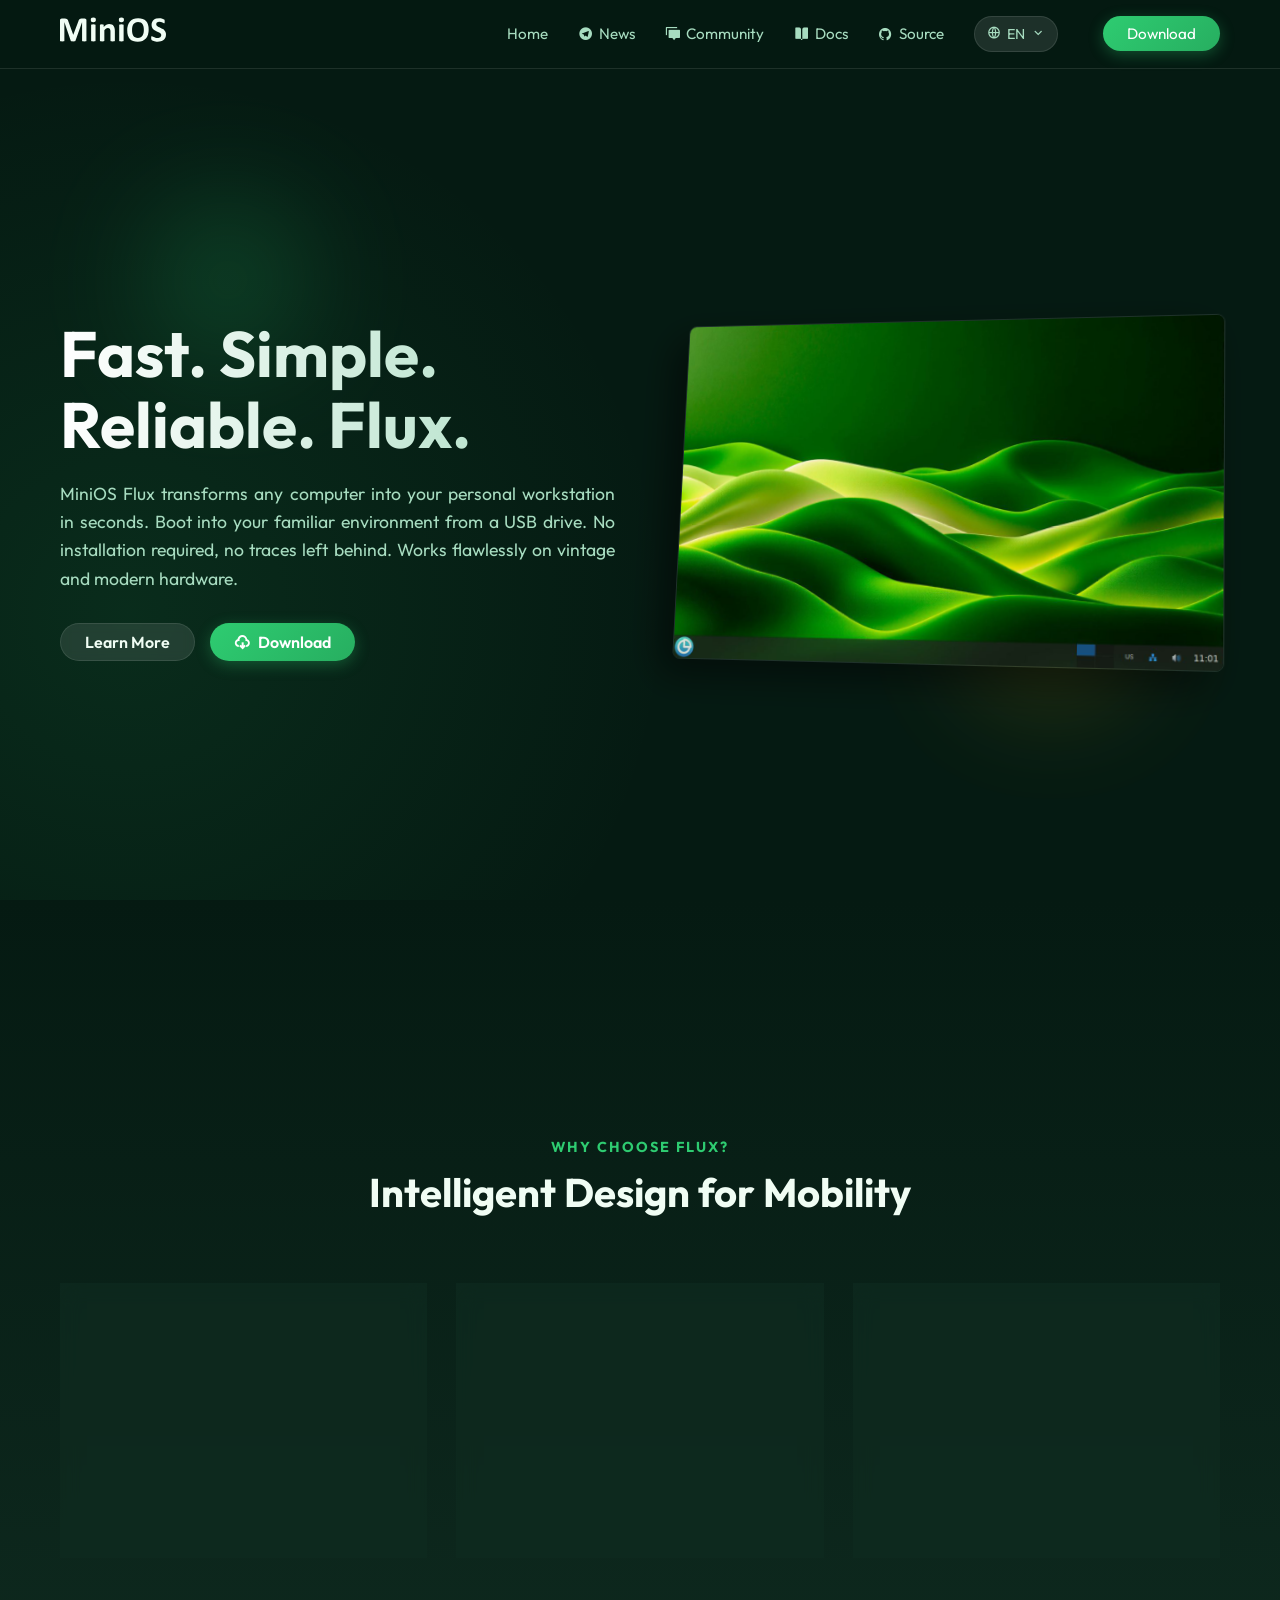
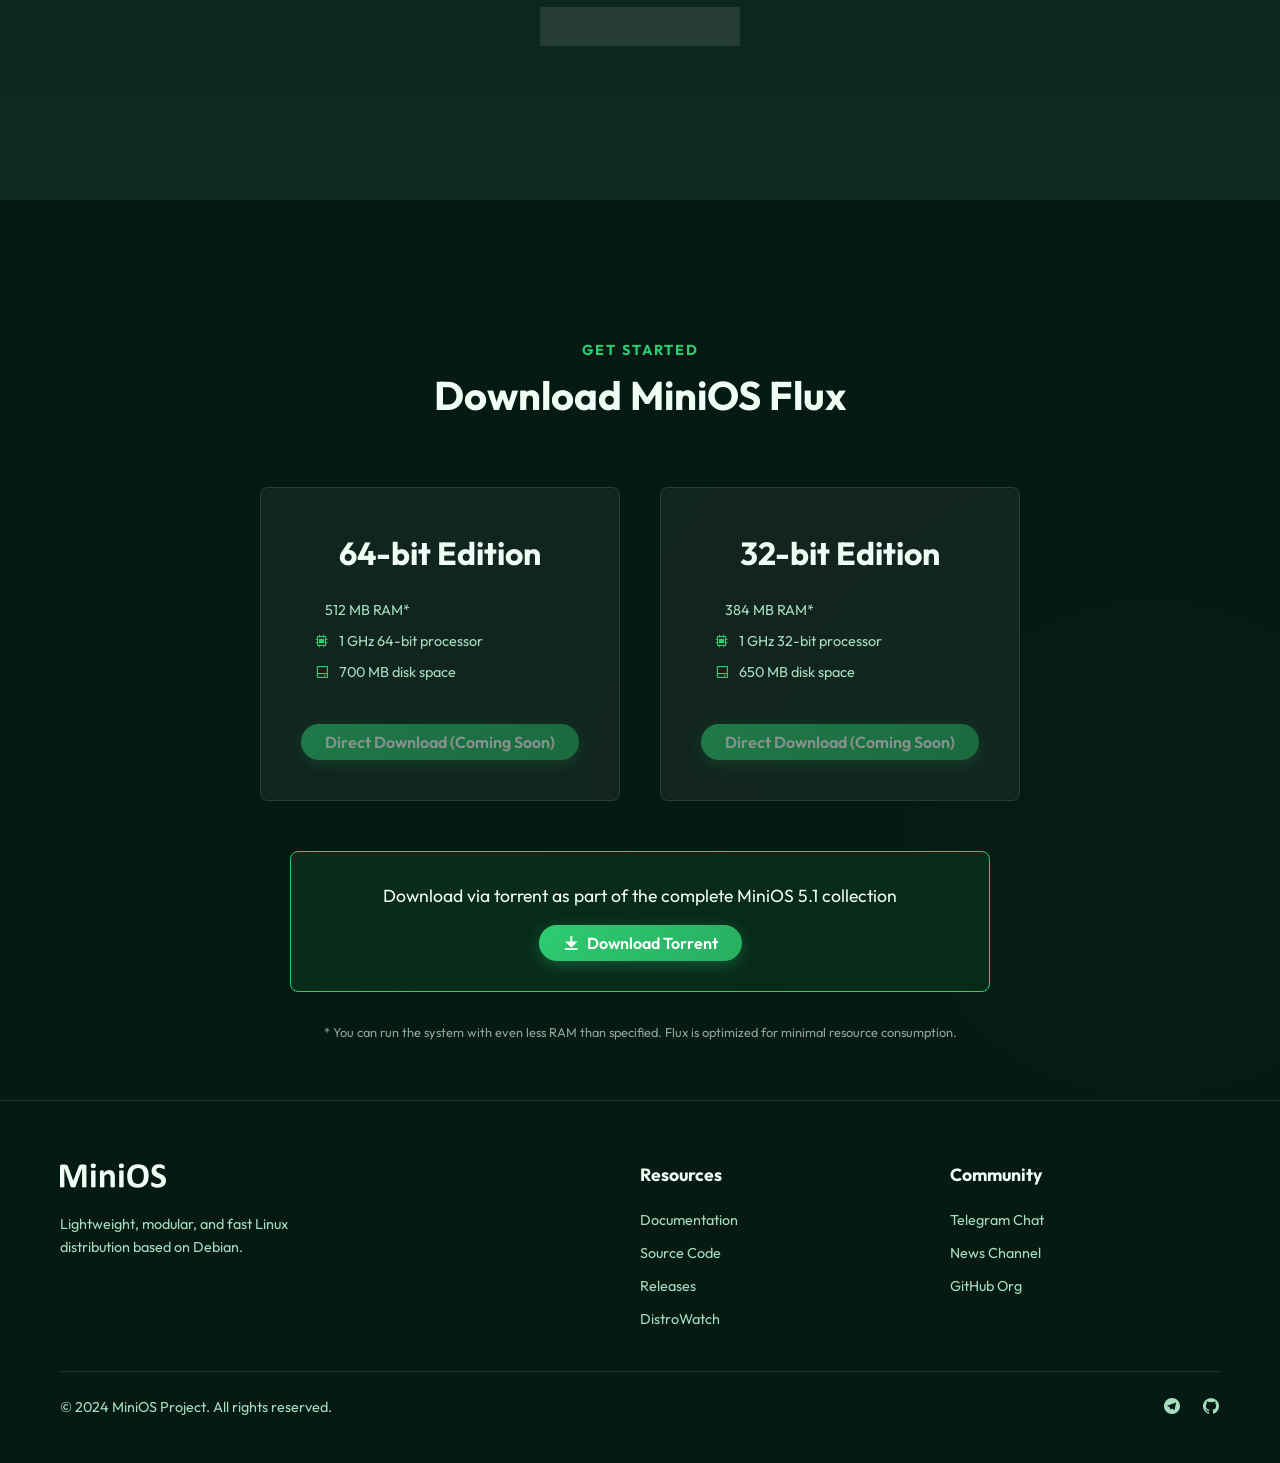
==== commit aa4f2a0f: "Update translations and add new features - Add app.js with download functionality - Update translate" ====
--- a/index.html
+++ b/index.html
@@ -1,633 +1,317 @@
 <!doctype html>
-<html>
-    <head>
-        <meta charset="UTF-8">
-        <meta name="viewport" content="width=device-width, height=device-height, initial-scale=1.0, viewport-fit=cover">
-        <meta name="mobile-web-app-capable" content="yes">
-        <meta name="yandex-verification" content="112ea334e65fa41b">
-
-        <!-- Yandex.Metrika counter -->
-        <script type="text/javascript">
-            (function(m,e,t,r,i,k,a){
-                m[i]=m[i]||function(){(m[i].a=m[i].a||[]).push(arguments)};
-                m[i].l=1*new Date();
-                for (var j = 0; j < document.scripts.length; j++) {if (document.scripts[j].src === r) { return; }}
-                k=e.createElement(t),a=e.getElementsByTagName(t)[0],k.async=1,k.src=r,a.parentNode.insertBefore(k,a)
-            })(window, document,'script','https://mc.yandex.ru/metrika/tag.js?id=104334095', 'ym');
-
-            ym(104334095, 'init', {ssr:true, webvisor:true, clickmap:true, ecommerce:"dataLayer", accurateTrackBounce:true, trackLinks:true});
-        </script>
-        <noscript><div><img src="https://mc.yandex.ru/watch/104334095" style="position:absolute; left:-9999px;" alt="" /></div></noscript>
-        <!-- /Yandex.Metrika counter -->
-
-        <!-- Google tag (gtag.js) -->
-        <script async src="https://www.googletagmanager.com/gtag/js?id=G-DW6V3D3DVZ"></script>
-        <script>
-            window.dataLayer = window.dataLayer || [];
-            function gtag() { dataLayer.push(arguments); }
-            gtag('js', new Date());
-
-            gtag('config', 'G-DW6V3D3DVZ');
-        </script>
-
-        <!-- Page Title -->
-        <title>MiniOS Flux - Fast. Simple. Reliable.</title>
-        <!-- Compressed Styles -->
-        <link href="./css/slides.css" rel="stylesheet" type="text/css">
-        <!-- Custom Styles -->
-        <!-- <link href="css/custom.css" rel="stylesheet" type="text/css"> -->
-        <!-- jQuery 3.3.1 -->
-        <script src="https://ajax.googleapis.com/ajax/libs/jquery/3.3.1/jquery.min.js"></script>
-        <!-- Compressed Scripts -->
-        <script src="./js/slides.min.js" type="text/javascript"></script>
-        <!-- Page Translator -->
-        <script src="./js/translate.js" type="text/javascript"></script>
-        <!-- Custom Scripts -->
-        <!-- <script src="./js/custom.js" type="text/javascript"></script> -->
-        <!-- Fonts and Material Icons -->
-        <link rel="stylesheet" as="font" href="https://fonts.googleapis.com/css?family=Roboto:100,300,400,500,600,700|Material+Icons">
-        <link rel="icon" type="image/svg+xml" href="./assets/svg/minios_icon.svg">
-        <link rel="alternate" hreflang="de" href="https://minios.dev/?lang=de">
-        <link rel="alternate" hreflang="en" href="https://minios.dev/?lang=en">
-        <link rel="alternate" hreflang="es" href="https://minios.dev/?lang=es">
-        <link rel="alternate" hreflang="fr" href="https://minios.dev/?lang=fr">
-        <link rel="alternate" hreflang="it" href="https://minios.dev/?lang=it">
-        <link rel="alternate" hreflang="pt-BR" href="https://minios.dev/?lang=pt-BR">
-        <link rel="alternate" hreflang="pt-PT" href="https://minios.dev/?lang=pt-PT">
-        <link rel="alternate" hreflang="ru" href="https://minios.dev/?lang=ru">
-    </head>
-    <body class="slides chain simplifiedMobile animated">
-
-        <!-- SVG Library -->
-        <svg xmlns="http://www.w3.org/2000/svg" style="display:none">
-            <symbol id="logo" viewBox="0 0 106 25">
-                <title>MiniOS</title>
-                <path d="m 106,17.003469 q 0,1.787993 -0.66611,3.137754 -0.66612,1.34976 -1.80553,2.261286 -1.1394,0.893997 -2.66446,1.34976 -1.525054,0.455763 -3.260455,0.455763 -1.17447,0 -2.19117,-0.19282 -0.999175,-0.192828 -1.770464,-0.455767 -0.771288,-0.280468 -1.297172,-0.578468 -0.508354,-0.298 -0.736237,-0.525881 -0.227867,-0.227883 -0.333052,-0.648585 -0.08765,-0.438234 -0.08765,-1.244584 0,-0.543408 0.03515,-0.911525 0.03515,-0.368119 0.105146,-0.595999 0.08765,-0.227883 0.210331,-0.315526 0.14022,-0.105181 0.315553,-0.105181 0.245405,0 0.683641,0.298001 0.455766,0.280468 1.156936,0.631055 0.701175,0.350589 1.665294,0.648588 0.981642,0.280467 2.261285,0.280467 0.84141,0 1.507518,-0.19282 0.666119,-0.210353 1.121886,-0.578468 0.47329,-0.368118 0.7187,-0.911525 0.24541,-0.543412 0.24541,-1.209528 0,-0.77129 -0.42071,-1.314699 -0.42076,-0.56094 -1.104408,-0.981644 Q 99.02332,14.864888 98.164381,14.496771 97.305441,14.111126 96.393917,13.690422 95.48239,13.269718 94.62345,12.743837 93.764511,12.200426 93.08087,11.464194 92.41475,10.710433 91.994047,9.6937299 91.573344,8.6770281 91.573344,7.2571496 q 0,-1.6302289 0.595998,-2.8572849 0.613527,-1.2445837 1.630228,-2.0509327 1.034234,-0.8238799 2.419049,-1.2270558 1.402352,-0.40317306 2.962466,-0.40317306 0.806344,0 1.612705,0.12270504 0.80634,0.12270466 1.50752,0.33305812 0.70117,0.2103504 1.24459,0.4732908 0.5434,0.2629403 0.7187,0.4382348 0.17529,0.1752945 0.22787,0.2979992 0.0701,0.1227047 0.10518,0.3330581 0.0526,0.1928225 0.0701,0.5083497 0.0174,0.298 0.0174,0.7537619 0,0.5083527 -0.0351,0.8589387 -0.0174,0.3505853 -0.0877,0.5784678 -0.0526,0.2278829 -0.17529,0.3330558 -0.10515,0.1051805 -0.29798,0.1051805 -0.19283,0 -0.61353,-0.2454123 -0.4207,-0.2454086 -1.03423,-0.5258806 -0.61353,-0.2979969 -1.41987,-0.5258779 -0.80636,-0.2454124 -1.77047,-0.2454124 -0.753766,0 -1.314705,0.1928202 -0.560939,0.1752983 -0.946587,0.508353 -0.368126,0.3155302 -0.560939,0.7712899 -0.175294,0.4557628 -0.175294,0.9641154 0,0.7537619 0.403174,1.3147018 0.420703,0.5434088 1.104351,0.9816436 0.701175,0.4207035 1.57764,0.8063488 0.87647,0.3681189 1.788,0.7888209 0.91152,0.420704 1.78799,0.964112 0.87647,0.525881 1.56011,1.279643 0.68364,0.736234 1.10435,1.752937 0.42071,0.999171 0.42071,2.366463 z M 88.681003,12.200426 q 0,2.822225 -0.701175,5.048453 -0.701178,2.226227 -2.085993,3.786341 -1.384816,1.54258 -3.435754,2.36646 -2.033401,0.806352 -4.715396,0.806352 -2.646933,0 -4.627746,-0.683645 -1.963287,-0.701175 -3.277985,-2.121053 -1.314705,-1.419875 -1.98082,-3.611044 -0.648586,-2.191171 -0.648586,-5.188689 0,-2.7521071 0.701174,-4.9432755 0.701174,-2.2086993 2.08599,-3.7512825 1.384823,-1.542583 3.418228,-2.36646 2.050931,-0.82387986 4.750452,-0.82387986 2.576814,0 4.540101,0.68364426 1.980817,0.6836443 3.295519,2.1035225 1.33223,1.4198757 1.998342,3.5935158 0.683649,2.1561098 0.683649,5.1010403 z M 83.8429,12.445838 q 0,-1.787995 -0.280479,-3.2429297 Q 83.28198,7.7304429 82.598313,6.6962098 81.932205,5.6444483 80.810324,5.0835092 79.688446,4.5050414 78.005626,4.5050414 q -1.700349,0 -2.839756,0.6485856 -1.139407,0.6310573 -1.840581,1.7003467 -0.701171,1.0692921 -0.999171,2.5066981 -0.280479,1.4198782 -0.280479,3.0150482 0,1.85811 0.280479,3.348107 0.280479,1.472465 0.946586,2.524226 0.666116,1.051762 1.787993,1.612698 1.121878,0.543412 2.822223,0.543412 1.70035,0 2.83976,-0.631057 1.139407,-0.631058 1.840578,-1.717875 0.701174,-1.08682 0.981641,-2.524227 0.297979,-1.454937 0.297979,-3.085166 z M 63.614029,23.208859 q 0,0.175291 -0.105184,0.315526 -0.105147,0.122703 -0.368126,0.21035 -0.245405,0.08765 -0.666116,0.122702 -0.420703,0.05259 -1.069293,0.05259 -0.648582,0 -1.069285,-0.05259 -0.420707,-0.03507 -0.683649,-0.122702 -0.245404,-0.08765 -0.350589,-0.21035 -0.105146,-0.140235 -0.105146,-0.315526 V 7.6077368 q 0,-0.1752946 0.105146,-0.2979969 0.105185,-0.1402357 0.350589,-0.2278867 0.262942,-0.1051767 0.683649,-0.1577651 0.420703,-0.052585 1.069285,-0.052585 0.64859,0 1.069293,0.052585 0.420703,0.052588 0.666116,0.1577651 0.262941,0.087651 0.368126,0.2278867 0.105184,0.1227023 0.105184,0.2979969 z M 63.947081,2.2788157 q 0,1.3322298 -0.543413,1.8405823 -0.543406,0.5083499 -2.015872,0.5083499 -1.489996,0 -2.015876,-0.490822 -0.50835,-0.4908215 -0.50835,-1.7704644 0,-1.3322296 0.52588,-1.84057935 Q 59.932866,0 61.422862,0 q 1.472471,0 1.998347,0.50834975 0.525883,0.49082176 0.525879,1.77046445 z M 54.866889,23.208858 q 0,0.17529 -0.105185,0.315526 -0.105184,0.122702 -0.350551,0.21035 -0.245405,0.08765 -0.683645,0.122702 -0.420703,0.05259 -1.051759,0.05259 -0.648586,0 -1.086823,-0.05259 -0.420703,-0.03507 -0.666119,-0.122702 -0.245405,-0.08765 -0.350589,-0.21035 -0.105184,-0.140236 -0.105184,-0.315526 V 14.28642 q 0,-1.139409 -0.175295,-1.787995 -0.157757,-0.648585 -0.473287,-1.104348 -0.315553,-0.473294 -0.823877,-0.718703 -0.490821,-0.262938 -1.156936,-0.262938 -0.84141,0 -1.70035,0.613526 -0.858939,0.613527 -1.787993,1.787995 V 23.20886 q 0,0.175291 -0.105184,0.315526 -0.105184,0.122703 -0.368126,0.21035 -0.245405,0.08765 -0.666115,0.122702 -0.420704,0.05259 -1.069293,0.05259 -0.648582,0 -1.069289,-0.05259 -0.420703,-0.03507 -0.683641,-0.122702 -0.245405,-0.08765 -0.35059,-0.21035 -0.105146,-0.140235 -0.105146,-0.315526 V 7.5726767 q 0,-0.1752945 0.08765,-0.2979969 0.08765,-0.1402356 0.315553,-0.2278829 0.227906,-0.087651 0.578468,-0.1227061 0.368126,-0.052585 0.911524,-0.052585 0.560939,0 0.929057,0.052585 0.368127,0.035074 0.560939,0.1227061 0.210369,0.087647 0.297978,0.2278829 0.08765,0.1227024 0.08765,0.2979969 v 1.8055235 q 1.297172,-1.4023479 2.629403,-2.10352 1.349757,-0.7011751 2.804698,-0.7011751 1.595168,0 2.681987,0.5258806 1.104348,0.5258809 1.770467,1.4374064 0.683641,0.8939976 0.981642,2.1035229 0.297978,1.209525 0.297978,2.909871 z m -19.334876,0 q 0,0.17529 -0.10518,0.315526 -0.105173,0.122702 -0.368119,0.21035 -0.245412,0.08765 -0.666116,0.122702 -0.420704,0.05259 -1.069289,0.05259 -0.648586,0 -1.069289,-0.05259 -0.420705,-0.03507 -0.683644,-0.122702 -0.245413,-0.08765 -0.35059,-0.21035 -0.10518,-0.140236 -0.10518,-0.315526 V 7.6077353 q 0,-0.1752946 0.10518,-0.297997 0.105177,-0.1402356 0.35059,-0.2278866 0.262938,-0.1051767 0.683644,-0.1577651 0.420703,-0.052585 1.069289,-0.052585 0.648585,0 1.069289,0.052585 0.420707,0.052588 0.666116,0.1577651 0.262938,0.087651 0.368119,0.2278866 0.10518,0.1227024 0.10518,0.297997 z M 35.865069,2.2788142 q 0,1.3322298 -0.543409,1.8405823 -0.543408,0.5083499 -2.015873,0.5083499 -1.489997,0 -2.015877,-0.490822 -0.50835,-0.4908215 -0.50835,-1.7704644 0,-1.3322296 0.525881,-1.84057936 Q 31.850851,0 33.340847,0 34.813312,0 35.339193,0.50834975 35.86507,0.99917151 35.865069,2.2788142 Z M 26.434281,23.173799 q 0,0.175294 -0.105173,0.31553 -0.08765,0.140232 -0.350585,0.227883 -0.245412,0.08765 -0.666116,0.140231 -0.420704,0.05259 -1.069289,0.05259 -0.631058,0 -1.051762,-0.05259 -0.420709,-0.05259 -0.666118,-0.140234 -0.24541,-0.08765 -0.350585,-0.227882 -0.105179,-0.140236 -0.105179,-0.315528 V 4.7153952 H 22.0344 L 15.460904,23.15627 q -0.07012,0.227883 -0.227883,0.385646 -0.157769,0.140235 -0.438235,0.227883 -0.262938,0.08765 -0.683644,0.105172 -0.420704,0.03507 -1.016702,0.03507 -0.595999,0 -1.016703,-0.05259 -0.420703,-0.03507 -0.701174,-0.122714 -0.262939,-0.105173 -0.420704,-0.245409 -0.157764,-0.140236 -0.21035,-0.333057 L 4.3998889,4.7153952 H 4.364777 V 23.173799 q 0,0.175294 -0.1051956,0.31553 -0.087644,0.140232 -0.3505701,0.227883 -0.2629278,0.08765 -0.6836425,0.140231 -0.4031748,0.05259 -1.0517602,0.05259 -0.6310607,0 -1.051764,-0.05259 Q 0.70115184,23.804856 0.43821274,23.717209 0.19279836,23.629559 0.08764254,23.489327 0,23.349091 0,23.173799 V 2.9624586 Q 0,2.0684636 0.47328884,1.5951699 0.94658531,1.1218762 1.7354064,1.1218762 h 3.0150451 q 0.8063495,0 1.3848169,0.1402356 0.578472,0.1227051 0.9991754,0.4382348 0.4207042,0.2979993 0.7011725,0.8063491 0.2804716,0.4908218 0.4908216,1.2270559 L 13.234681,17.248879 h 0.07011 L 18.388308,3.7688105 Q 18.61619,3.0325764 18.879129,2.5242265 19.1596,2.0158739 19.510186,1.7003466 19.878305,1.3848165 20.369125,1.2621118 20.859947,1.1218762 21.508532,1.1218762 h 3.102695 q 0.473293,0 0.806351,0.1227077 0.350586,0.122705 0.56094,0.368114 0.227883,0.2278813 0.333056,0.5784704 0.122706,0.333058 0.122706,0.7712901 z"/>
-            </symbol>
-            <symbol id="logo-icon" viewBox="0 0 50 50">
-                <title>MiniOS</title>
-                <path d="M 43.551886,30.059555 H 23.616475 v -7.367011 h 19.935411 l 3.681062,3.68595 z m 0,-7.367011 c 2.033627,0 3.681062,1.652322 3.681062,3.68595 0,2.028739 -1.647435,3.681061 -3.681062,3.681061 z M 23.616475,49.999856 v -7.367011 0 l 0.840826,-0.01965 0.826161,-0.06357 0.811495,-0.102652 0.801719,-0.14177 0.787052,-0.180889 0.767499,-0.220006 0.752833,-0.254211 0.738167,-0.293329 0.718615,-0.32262 0.699058,-0.361739 0.684395,-0.390939 0.659952,-0.420416 0.635507,-0.454631 0.615954,-0.483961 0.586624,-0.508411 0.567069,-0.542622 0.537739,-0.562182 0.513294,-0.591513 0.483966,-0.615953 0.449743,-0.63551 0.425303,-0.659952 0.391081,-0.684393 0.356862,-0.69906 0.327534,-0.718612 0.288454,-0.738168 0.259086,-0.752833 0.215093,-0.772388 0.180888,-0.782163 0.146646,-0.801721 0.102652,-0.811494 0.06357,-0.826161 0.01965,-0.840827 h 7.362121 l -0.02948,1.207466 -0.09286,1.202578 -0.151522,1.178136 -0.205341,1.163468 -0.264,1.148804 -0.317745,1.119474 -0.371527,1.099917 -0.425307,1.075478 -0.474183,1.046144 -0.518184,1.016813 -0.57196,0.992371 -0.615953,0.958152 -0.655064,0.923928 -0.703944,0.894602 -0.738168,0.855496 -0.782162,0.816382 -0.821276,0.782165 -0.855492,0.743055 -0.889714,0.699057 -0.928819,0.659951 -0.958151,0.615957 -0.987483,0.567069 -1.016814,0.523071 -1.051033,0.474187 -1.070587,0.420416 -1.099919,0.371527 -1.119473,0.322621 -1.148803,0.264 -1.158581,0.205304 -1.183023,0.151521 -1.197691,0.08799 z M 0,26.378494 h 7.3621217 v 0 l 0.01954,0.840827 0.063553,0.826161 0.1026595,0.811494 0.1466532,0.801718 0.1808768,0.782166 0.2150967,0.772388 0.2590903,0.752833 0.2884232,0.738167 0.3275338,0.718613 0.3568629,0.703948 0.3910824,0.679505 0.4253015,0.659952 0.449744,0.635509 0.483964,0.615953 0.513296,0.591513 0.537738,0.562179 0.567069,0.542626 0.586624,0.508411 0.615953,0.483961 0.635509,0.454631 0.659951,0.420416 0.679506,0.391083 0.703947,0.361738 0.718614,0.322621 0.738166,0.293329 0.752836,0.254211 0.767498,0.220006 0.787053,0.180888 0.801718,0.14177 0.811496,0.102652 0.82616,0.06357 0.840828,0.01965 V 50 l -1.212338,-0.03439 -1.19769,-0.08799 -1.183024,-0.151521 -1.163468,-0.205304 -1.143916,-0.264 L 16.596556,48.934136 15.496638,48.562608 14.421155,48.142215 13.37501,47.668028 12.358196,47.144957 11.365825,46.577888 10.407674,45.961931 9.4837424,45.30198 8.5940308,44.602923 7.738538,43.859868 6.9172658,43.082589 6.1351014,42.261317 5.3920454,41.405825 4.692986,40.511223 4.037923,39.587295 3.4219688,38.629143 2.8500113,37.636772 2.3318275,36.619957 1.8576403,35.573813 1.4323385,34.498337 1.0608104,33.398418 0.7430561,32.278945 0.47907567,31.130142 0.27375746,29.966672 0.12221315,28.788538 0.02933121,27.58596 Z M 27.297535,6.4381926 h -7.362121 l 3.681061,3.6810604 -0.840827,0.01956 -0.826161,0.06355 -0.811495,0.102659 -0.801719,0.146655 -0.787053,0.180876 -0.767497,0.215095 -0.752836,0.259092 -0.738167,0.288423 -0.718613,0.327531 -0.703948,0.356864 -0.679505,0.391081 -0.659952,0.420413 -0.635509,0.454634 -0.615953,0.483964 -0.586624,0.513295 -0.567069,0.537739 -0.537737,0.567068 -0.513296,0.586624 -0.483965,0.615954 -0.449744,0.640397 -0.4253018,0.659951 -0.391082,0.679505 -0.3568629,0.699062 -0.32753,0.718613 -0.2884232,0.738167 -0.2590904,0.752833 -0.2150966,0.772388 -0.1808768,0.782166 -0.146657,0.801717 -0.1026595,0.816384 -0.063549,0.826161 -0.01954,0.840827 H 0 L 0.02933049,25.166139 0.12221156,23.968451 0.27375535,22.785428 0.47907355,21.621957 0.74305399,20.478042 1.0608082,19.353681 1.4323364,18.253762 1.8576382,17.183174 2.3318254,16.132141 2.8500091,15.115328 3.4219667,14.122957 4.0379211,13.164805 4.6929841,12.240873 5.3920431,11.351162 6.1350992,10.490781 6.9172635,9.6743972 7.7385361,8.8922325 8.5940286,8.1491764 9.4837405,7.4501174 10.407673,6.790166 11.365823,6.1791008 12.358194,5.607142 13.375007,5.0889583 14.421153,4.6147721 15.496628,4.1894696 16.596547,3.8179417 17.71602,3.5001871 l 1.143916,-0.2639797 1.163469,-0.2102066 1.183023,-0.1466524 1.197688,-0.092889 1.212357,-0.029334 z m -3.68106,-3.681061 c 2.033626,0 3.68106,1.6474342 3.68106,3.681061 0,2.0336269 -1.647434,3.6810604 -3.68106,3.6810604 z M 19.935414,26.378494 V 6.4381926 h 7.362121 V 26.378494 l -3.68106,3.681061 z m 7.362121,0 c 0,2.028739 -1.647434,3.681061 -3.68106,3.681061 -2.033627,0 -3.681061,-1.652322 -3.681061,-3.681061 z m 0,-22.6974308 V 26.378494 H 19.935414 V 3.6810632 L 23.616475,1.9333379e-6 Z m -7.362121,0 c 0,-2.0336272 1.647434,-3.6810612666621 3.681061,-3.6810612666621 2.033626,0 3.68106,1.6474340666621 3.68106,3.6810612666621 z M 46.313907,30.059555 V 22.697432 L 42.632845,26.378494 42.608278,25.3959 42.534955,24.427972 42.412725,23.47471 42.246501,22.541 42.031409,21.621957 41.777198,20.722468 41.478993,19.837644 41.136795,18.977265 40.760528,18.136438 40.340112,17.315165 39.88059,16.518334 39.386851,15.745948 38.853998,15.002891 38.291816,14.284278 37.690529,13.590107 37.059907,12.930156 36.399957,12.299536 35.710675,11.703135 34.992062,11.136067 34.244117,10.608105 33.471729,10.109475 32.674899,9.6548427 31.858515,9.2344293 31.017689,8.8531246 30.15242,8.5158162 29.272484,8.2176157 28.372995,7.9585239 27.453951,7.7483172 26.515354,7.5821064 25.566981,7.4598932 24.599053,7.3865651 23.616459,7.3621225 V 0 l 1.354122,0.0342201 1.334567,0.10266022 1.319902,0.16621432 1.300349,0.23464922 1.275905,0.29331017 1.256352,0.35686257 1.22702,0.4155252 1.197689,0.4692984 1.168358,0.5328491 1.139029,0.581736 1.104805,0.6355075 1.070586,0.6843948 1.031482,0.7381676 0.997258,0.7772755 0.958152,0.8310488 0.914154,0.8750469 0.875044,0.9141545 0.826163,0.9532628 0.782165,0.9972603 0.738168,1.036367 0.684393,1.065699 0.635508,1.104807 0.581738,1.139027 0.527962,1.168358 0.474183,1.202577 0.415525,1.227022 0.356863,1.251461 0.293291,1.275906 0.229757,1.300348 0.1711,1.319902 0.09774,1.339457 0.03439,1.354122 z m 3.676172,-3.681061 c 0,2.028739 -1.647432,3.681061 -3.676172,3.681061 -2.033627,0 -3.681062,-1.652322 -3.681062,-3.681061 z M 23.616475,22.697432 h 22.697432 v 7.362123 H 23.616475 l -3.681061,-3.681061 z m 0,7.362123 c -2.033627,0 -3.681061,-1.652322 -3.681061,-3.681061 0,-2.033628 1.647434,-3.681062 3.681061,-3.681062 z"/>
-            </symbol>
-            <symbol id="close" viewBox="0 0 30 30">
-                <path d="M15 0c-8.3 0-15 6.7-15 15s6.7 15 15 15 15-6.7 15-15-6.7-15-15-15zm5.7 19.3c.4.4.4 1 0 1.4-.2.2-.4.3-.7.3s-.5-.1-.7-.3l-4.3-4.3-4.3 4.3c-.2.2-.4.3-.7.3s-.5-.1-.7-.3c-.4-.4-.4-1 0-1.4l4.3-4.3-4.3-4.3c-.4-.4-.4-1 0-1.4s1-.4 1.4 0l4.3 4.3 4.3-4.3c.4-.4 1-.4 1.4 0s.4 1 0 1.4l-4.3 4.3 4.3 4.3z"/>
-            </symbol>
-            <symbol id="close-small" viewBox="0 0 11 11">
-                <path d="M6.914 5.5l3.793-3.793c.391-.391.391-1.023 0-1.414s-1.023-.391-1.414 0l-3.793 3.793-3.793-3.793c-.391-.391-1.023-.391-1.414 0s-.391 1.023 0 1.414l3.793 3.793-3.793 3.793c-.391.391-.391 1.023 0 1.414.195.195.451.293.707.293s.512-.098.707-.293l3.793-3.793 3.793 3.793c.195.195.451.293.707.293s.512-.098.707-.293c.391-.391.391-1.023 0-1.414l-3.793-3.793z"/>
-            </symbol>
-            <symbol id="arrow-left" viewBox="0 0 29 56">
-                <path d="M28.7.3c.4.4.4 1 0 1.4l-26.3 26.3 26.3 26.3c.4.4.4 1 0 1.4-.4.4-1 .4-1.4 0l-27-27c-.4-.4-.4-1 0-1.4l27-27c.3-.3 1-.4 1.4 0z"/>
-            </symbol>
-            <symbol id="arrow-right" viewBox="0 0 29 56">
-                <path d="M.3 55.7c-.4-.4-.4-1 0-1.4l26.3-26.3-26.3-26.3c-.4-.4-.4-1 0-1.4.4-.4 1-.4 1.4 0l27 27c.4.4.4 1 0 1.4l-27 27c-.3.3-1 .4-1.4 0z"/>
-            </symbol>
-            <symbol id="back" viewBox="0 0 20 20">
-                <path d="M2.3 10.7l5 5c.4.4 1 .4 1.4 0s.4-1 0-1.4l-3.3-3.3h11.6c.6 0 1-.4 1-1s-.4-1-1-1h-11.6l3.3-3.3c.4-.4.4-1 0-1.4-.2-.2-.4-.3-.7-.3s-.5.1-.7.3l-5 5c-.2.2-.3.5-.3.7 0 .2.1.5.3.7z"/>
-            </symbol>
-            <symbol id="menu" viewBox="0 0 18 18">
-                <path d="M16 5h-14c-.6 0-1-.4-1-1 0-.5.4-1 1-1h14c.5 0 1 .4 1 1s-.4 1-1 1zm-14 5h14c.5 0 1-.4 1-1 0-.5-.4-1-1-1h-14c-.6 0-1 .4-1 1s.4 1 1 1zm14 3h-14c-.5 0-1 .4-1 1 0 .5.4 1 1 1h14c.5 0 1-.4 1-1s-.4-1-1-1z"/>
-            </symbol>
-            <symbol id="share" viewBox="0 0 18 18">
-                <path d="M16 8c-.6 0-1 .4-1 1v6h-12v-6c0-.6-.4-1-1-1s-1 .4-1 1v6c0 1.1.9 2 2 2h12c1.1 0 2-.9 2-2v-6c0-.6-.4-1-1-1zm-2.3-2.3c.4-.4.4-1 0-1.4l-4-4c-.4-.4-1-.4-1.4 0l-4 4c-.4.4-.4 1 0 1.4s1 .4 1.4 0l2.3-2.3v7.6c0 .6.4 1 1 1s1-.4 1-1v-7.6l2.3 2.3c.4.4 1 .4 1.4 0z"/>
-            </symbol>
-            <symbol id="arrow-down" viewBox="0 0 24 24">
-                <path d="M12 18c-.2 0-.5-.1-.7-.3l-11-10c-.4-.4-.4-1-.1-1.4.4-.4 1-.4 1.4-.1l10.4 9.4 10.3-9.4c.4-.4 1-.3 1.4.1.4.4.3 1-.1 1.4l-11 10c-.1.2-.4.3-.6.3z"/>
-            </symbol>
-            <symbol id="arrow-up" viewBox="0 0 24 24">
-                <path d="M11.9 5.9c.2 0 .5.1.7.3l11 10c.4.4.4 1 .1 1.4-.4.4-1 .4-1.4.1l-10.4-9.4-10.3 9.4c-.4.4-1 .3-1.4-.1-.4-.4-.3-1 .1-1.4l11-10c.1-.2.4-.3.6-.3z"/>
-            </symbol>
-            <symbol id="arrow-top" viewBox="0 0 18 18">
-                <path d="M15.7 7.3l-6-6c-.4-.4-1-.4-1.4 0l-6 6c-.4.4-.4 1 0 1.4.4.4 1 .4 1.4 0l4.3-4.3v11.6c0 .6.4 1 1 1s1-.4 1-1v-11.6l4.3 4.3c.2.2.4.3.7.3s.5-.1.7-.3c.4-.4.4-1 0-1.4z"/>
-            </symbol>
-            <symbol id="play" viewBox="0 0 30 30">
-                <path d="M7 30v-30l22 15z"/>
-            </symbol>
-            <symbol id="chat" viewBox="0 0 18 18">
-                <path d="M5,17c-0.2,0-0.3,0-0.4-0.1C4.2,16.7,4,16.4,4,16v-2H2c-1.1,0-2-0.9-2-2V3c0-1.1,0.9-2,2-2h14c1.1,0,2,0.9,2,2v9 c0,1.1-0.9,2-2,2H9.3l-3.7,2.8C5.4,16.9,5.2,17,5,17z M2,12h3.5C5.8,12,6,12.2,6,12.5V14l2.4-1.8C8.6,12.1,8.8,12,9,12h7V3H2V12z M13,7H5C4.4,7,4,6.6,4,6s0.4-1,1-1h8c0.6,0,1,0.4,1,1S13.6,7,13,7z M13,10H5c-0.6,0-1-0.4-1-1s0.4-1,1-1h8c0.6,0,1,0.4,1,1 S13.6,10,13,10z"/>
-            </symbol>
-            <symbol id="mail" viewBox="0 0 18 18">
-                <path d="M16 2h-14c-1.1 0-2 .9-2 2v10c0 1.1.9 2 2 2h14c1.1 0 2-.9 2-2v-10c0-1.1-.9-2-2-2zm0 2v.5l-7 4.3-7-4.4v-.4h14zm-14 10v-7.2l6.5 4c.1.1.3.2.5.2s.4-.1.5-.2l6.5-4v7.2h-14z"/>
-            </symbol>
-            <symbol id="sound-on" viewBox="0 0 18 18">
-                <path d="M8.5,0.1C8.1-0.1,7.7,0,7.4,0.2L3.7,3H2C0.9,3,0,3.9,0,5v6c0,1.1,0.9,2,2,2h1.7l3.7,2.8C7.6,15.9,7.8,16,8,16 c0.2,0,0.3,0,0.4-0.1C8.8,15.7,9,15.4,9,15V1C9,0.6,8.8,0.3,8.5,0.1z M7,13l-2.4-1.8C4.4,11.1,4.2,11,4,11l-2,0l0-6h2 c0.2,0,0.4-0.1,0.6-0.2L7,3V13z M11.7,9.9l0.7,1.9C13.9,11.2,15,9.7,15,8c0-1.7-1.1-3.2-2.7-3.8l-0.7,1.9C12.5,6.4,13,7.2,13,8C13,8.9,12.5,9.6,11.7,9.9z M12.2,1.1l-0.3,2C14.3,3.5,16,5.6,16,8s-1.8,4.5-4.2,4.9l0.3,2C15.6,14.3,18,11.4,18,8C18,4.6,15.6,1.7,12.2,1.1z"/>
-            </symbol>
-            <symbol id="sound-off" viewBox="0 0 18 18">
-                <path d="M15.9,8l1.8-1.8c0.4-0.4,0.4-1,0-1.4s-1-0.4-1.4,0l-1.8,1.8l-1.8-1.8c-0.4-0.4-1-0.4-1.4,0s-0.4,1,0,1.4L13.1,8l-1.8,1.8 c-0.4,0.4-0.4,1,0,1.4c0.2,0.2,0.5,0.3,0.7,0.3s0.5-0.1,0.7-0.3l1.8-1.8l1.8,1.8c0.2,0.2,0.5,0.3,0.7,0.3s0.5-0.1,0.7-0.3 c0.4-0.4,0.4-1,0-1.4L15.9,8z M8.5,0.1C8.1-0.1,7.7,0,7.4,0.2L3.7,3H2C0.9,3,0,3.9,0,5v6c0,1.1,0.9,2,2,2h1.7l3.7,2.8C7.6,15.9,7.8,16,8,16 c0.2,0,0.3,0,0.4-0.1C8.8,15.7,9,15.4,9,15V1C9,0.6,8.8,0.3,8.5,0.1z M7,13l-2.4-1.8C4.4,11.1,4.2,11,4,11l-2,0l0-6h2 c0.2,0,0.4-0.1,0.6-0.2L7,3V13z"/>
-            </symbol>
-            <symbol id="translate" viewBox="0 0 24 24">
-                <path d="M12.87 15.07l-2.54-2.51.03-.03c1.74-1.94 2.98-4.17 3.71-6.53H17V4h-7V2H8v2H1v1.99h11.17C11.5 7.92 10.44 9.75 9 11.35 8.07 10.32 7.3 9.19 6.69 8h-2c.73 1.63 1.73 3.17 2.98 4.56l-5.09 5.02L4 19l5-5 3.11 3.11.76-2.04zM18.5 10h-2L12 22h2l1.12-3h4.75L21 22h2l-4.5-12zm-2.62 7l1.62-4.33L19.12 17h-3.24z"/>
-            </symbol>
-
-            <!-- social -->
-            <symbol id="youtube" viewBox="0 0 24 24">
-                <path d="M23.6 6.3c-.3-1.2-1.4-2.2-2.6-2.3-3-.3-6-.3-9-.3s-6 0-9 .3c-1.2.1-2.3 1.1-2.6 2.3-.4 1.8-.4 3.8-.4 5.7 0 1.9 0 3.9.4 5.7.3 1.2 1.4 2.2 2.6 2.3 3 .3 6 .3 9 .3s6 0 9-.3c1.3-.1 2.3-1.1 2.6-2.4.4-1.7.4-3.7.4-5.6 0-1.9 0-3.9-.4-5.7zm-14.1 9v-6.6l6.5 3.3-6.5 3.3z"/>
-            </symbol>
-            <symbol id="github" viewBox="0 0 24 24">
-                <path d="M12 0c-6.626 0-12 5.373-12 12 0 5.302 3.438 9.8 8.207 11.387.599.111.793-.261.793-.577v-2.234c-3.338.726-4.033-1.416-4.033-1.416-.546-1.387-1.333-1.756-1.333-1.756-1.089-.745.083-.729.083-.729 1.205.084 1.839 1.237 1.839 1.237 1.07 1.834 2.807 1.304 3.492.997.107-.775.418-1.305.762-1.604-2.665-.305-5.467-1.334-5.467-5.931 0-1.311.469-2.381 1.236-3.221-.124-.303-.535-1.524.117-3.176 0 0 1.008-.322 3.301 1.23.957-.266 1.983-.399 3.003-.404 1.02.005 2.047.138 3.006.404 2.291-1.552 3.297-1.23 3.297-1.23.653 1.653.242 2.874.118 3.176.77.84 1.235 1.911 1.235 3.221 0 4.609-2.807 5.624-5.479 5.921.43.372.823 1.102.823 2.222v3.293c0 .319.192.694.801.576 4.765-1.589 8.199-6.086 8.199-11.386 0-6.627-5.373-12-12-12z"/>
-            </symbol>
-            <symbol id="telegram" viewBox="0 0 24 24">
-                <path d="M 12,0 A 12,12 0 0 0 0,12 12,12 0 0 0 12,24 12,12 0 0 0 24,12 12,12 0 0 0 12,0 Z m 5.375976,6.7939454 c 0.111405,-0.00183 0.382775,0.041681 0.594728,0.2197264 0.211952,0.1780467 0.27503,0.2949779 0.292967,0.3955079 0.01794,0.10053 0.01485,0.412855 -0.003,0.5917969 -0.202666,2.0424134 -0.971836,6.7564064 -1.417968,9.0439444 -0.188775,0.967944 -0.560069,1.292457 -0.919922,1.32422 -0.781971,0.06902 -1.375294,-0.496428 -2.132742,-0.972657 -1.185257,-0.745202 -1.579972,-1.018912 -2.730469,-1.746093 -1.3295981,-0.840383 -0.784101,-1.131863 -0.02637,-1.886719 0.198303,-0.19755 3.484424,-3.193652 3.533203,-3.46875 0.04254,-0.239885 0.05653,-0.272628 -0.05273,-0.3808595 -0.109266,-0.1082313 -0.2384,-0.094428 -0.322266,-0.076172 C 14.072529,9.8637689 12.2629,11.009452 8.7626954,13.274414 8.225242,13.628391 7.7369449,13.802007 7.3007812,13.792969 6.8199458,13.783005 5.8965781,13.529806 5.2089843,13.31543 4.3656226,13.052488 3.6945628,12.915306 3.7529297,12.46875 3.7833309,12.236156 4.1173849,11.997059 4.7548828,11.753906 8.6807394,10.113364 11.299526,9.0332918 12.609375,8.5107421 16.349259,7.0187571 16.869464,6.8025588 17.375976,6.7939454 Z"/>
-            </symbol>
-            <symbol id="discord" viewBox="0 0 24 24">
-                <path d="M 12,-1.6666667e-8 C 5.3706498,-1.6666667e-8 -1.6666667e-8,5.3706498 -1.6666667e-8,12 -1.6666667e-8,18.615364 5.3706498,23.986014 12,24 18.62935,24 24,18.62935 24,12 24,5.3706498 18.62935,-1.6666667e-8 12,-1.6666667e-8 Z M 9.8457029,6.1406249 c 0.1538476,0.2657338 0.2940481,0.544185 0.4199221,0.8378906 1.174823,-0.181817 2.364239,-0.181817 3.539063,0 0.111886,-0.2657338 0.264432,-0.5861438 0.404296,-0.8378906 0.276225,0.045456 0.549274,0.099862 0.820313,0.1640608 0.271037,0.064202 0.540826,0.1386 0.80664,0.2207026 0.265816,0.082105 0.528513,0.172321 0.789062,0.2714826 0.26055,0.099167 0.518194,0.2068809 0.773439,0.3222649 1.748248,2.5734254 2.616285,5.4832112 2.308593,8.8398472 -1.174823,0.881118 -2.503431,1.537139 -3.916015,1.970704 -0.16084,-0.216782 -0.311142,-0.436878 -0.451173,-0.662109 -0.14003,-0.225231 -0.26979,-0.455598 -0.388671,-0.69336 0.461537,-0.167831 0.908548,-0.379112 1.328125,-0.630859 -0.111886,-0.08392 -0.208423,-0.168037 -0.320312,-0.251954 -1.23716,0.587127 -2.577049,0.880575 -3.916015,0.880859 -0.167454,0 -0.336654,-0.0045 -0.503906,-0.01369 -1.170771,-0.06424 -2.3310231,-0.353196 -3.4140633,-0.867179 -0.1118863,0.08392 -0.2084201,0.168038 -0.3203107,0.251954 0.4195772,0.251759 0.8529131,0.463038 1.3144507,0.630869 C 9.0002585,16.81198 8.8704998,17.042347 8.7304683,17.267577 8.5904368,17.492807 8.4401368,17.712904 8.279297,17.929687 6.8667123,17.510108 5.5520901,16.840101 4.3632814,15.958984 4.0975475,13.063885 4.6442211,10.139799 6.6582031,7.1328124 6.9099508,7.0139302 7.1660707,6.9038382 7.4257815,6.8027343 7.6854917,6.701631 7.9483994,6.6102846 8.2148434,6.5273428 8.4812887,6.4444039 8.7514886,6.3690761 9.0234374,6.3046871 9.2953848,6.2402981 9.5694794,6.1860798 9.8457029,6.1406249 Z M 9.4550782,11.048828 c -0.096154,0 -0.1908028,0.01202 -0.2812507,0.03322 -0.090448,0.02117 -0.1768252,0.05169 -0.2597669,0.0918 -0.082942,0.0401 -0.1607471,0.0897 -0.234377,0.146483 -0.073627,0.05678 -0.1425685,0.120167 -0.2050781,0.191407 -0.062512,0.07124 -0.1203336,0.148975 -0.16992,0.232421 -0.049584,0.08345 -0.092092,0.172202 -0.1269553,0.265626 -0.034846,0.09342 -0.061747,0.191821 -0.080076,0.292971 -0.01834,0.101151 -0.027326,0.205855 -0.027326,0.312498 0,0.106645 0.00899,0.211723 0.027326,0.312499 0.01834,0.100777 0.045213,0.196282 0.080076,0.289063 0.034846,0.09278 0.077366,0.182973 0.1269553,0.265626 0.049584,0.08265 0.1074132,0.15813 0.16992,0.228515 0.062512,0.07038 0.131451,0.135416 0.2050781,0.191406 0.073624,0.05598 0.1514324,0.103122 0.234377,0.14258 0.082939,0.03946 0.1693162,0.071 0.2597669,0.0918 0.090448,0.02078 0.1850939,0.03126 0.2812507,0.03126 0.0979,0 0.1937311,-0.01046 0.2851575,-0.03126 0.091423,-0.02078 0.1783559,-0.05234 0.2617173,-0.0918 0.08336,-0.03946 0.162609,-0.08659 0.236327,-0.14258 0.07371,-0.05599 0.142591,-0.121019 0.205078,-0.191406 0.06249,-0.07038 0.118287,-0.145868 0.16797,-0.228515 0.04968,-0.08265 0.09167,-0.172846 0.126952,-0.265626 0.0353,-0.09278 0.06467,-0.188286 0.08399,-0.289063 0.0193,-0.100777 0.02952,-0.205855 0.03126,-0.312499 0,-0.108394 -0.009,-0.214299 -0.02733,-0.316407 -0.01837,-0.102107 -0.04512,-0.201172 -0.08008,-0.29492 -0.03496,-0.09375 -0.07909,-0.182313 -0.128905,-0.265625 -0.04981,-0.08331 -0.106994,-0.159666 -0.16992,-0.230468 -0.06292,-0.0708 -0.130787,-0.13519 -0.205077,-0.191407 -0.07429,-0.05622 -0.154371,-0.10498 -0.238281,-0.144533 -0.083909,-0.03955 -0.1718926,-0.07098 -0.2636707,-0.0918 -0.091778,-0.02083 -0.1872531,-0.03126 -0.2851575,-0.03126 z m 5.1464838,0 c -0.09615,0 -0.1908,0.01202 -0.28125,0.03322 -0.09045,0.02117 -0.176826,0.05169 -0.259767,0.0918 -0.08294,0.0401 -0.160747,0.0897 -0.234377,0.146483 -0.07362,0.05678 -0.142569,0.120167 -0.205079,0.191407 -0.06251,0.07124 -0.120333,0.148975 -0.16992,0.232421 -0.04959,0.08345 -0.09209,0.172202 -0.126955,0.265626 -0.03485,0.09342 -0.06174,0.191821 -0.08008,0.292971 -0.01834,0.101151 -0.02733,0.205855 -0.02733,0.312498 0,0.106645 0.009,0.211723 0.02733,0.312499 0.01834,0.100777 0.04521,0.196282 0.08008,0.289063 0.03485,0.09278 0.07736,0.182973 0.126955,0.265626 0.04958,0.08265 0.107417,0.15813 0.16992,0.228515 0.06251,0.07038 0.131452,0.135416 0.205079,0.191406 0.07362,0.05598 0.151435,0.103122 0.234377,0.14258 0.08294,0.03946 0.169316,0.071 0.259767,0.0918 0.09045,0.02078 0.185099,0.03126 0.28125,0.03126 0.09615,0 0.189204,-0.0108 0.279298,-0.03126 0.09009,-0.02044 0.177372,-0.05093 0.259767,-0.08984 0.08239,-0.03891 0.161319,-0.08521 0.234374,-0.140624 0.07305,-0.05542 0.141052,-0.119506 0.203128,-0.189453 0.06207,-0.06995 0.116563,-0.146004 0.166017,-0.228515 0.04945,-0.08251 0.09372,-0.170561 0.128908,-0.26367 0.03518,-0.09311 0.06274,-0.191234 0.08203,-0.29297 0.01928,-0.101736 0.02951,-0.208015 0.03126,-0.316408 0.0018,-0.108394 -0.0065,-0.214299 -0.02344,-0.316406 -0.01701,-0.102107 -0.04218,-0.201172 -0.07617,-0.29492 -0.03398,-0.09375 -0.07585,-0.182313 -0.124999,-0.265626 -0.04915,-0.08331 -0.10546,-0.159668 -0.16797,-0.230468 -0.06251,-0.0708 -0.132967,-0.13519 -0.207031,-0.191407 -0.07406,-0.05622 -0.152515,-0.104981 -0.236327,-0.144533 -0.08382,-0.03955 -0.17191,-0.07098 -0.263671,-0.0918 -0.09176,-0.02083 -0.187253,-0.03126 -0.285157,-0.03126 z"/>
-            </symbol>
-            
-            <!-- other icons -->
-            <symbol id="rocket" viewBox="0 0 15 15">
-                <path id="path7143" d="M12.5547,1c-2.1441,0-5.0211,1.471-6.9531,4H4&#xA;&#x9;C2.8427,5,2.1794,5.8638,1.7227,6.7773L1.1113,8h1.4434H4l1.5,1.5L7,11v1.4453v1.4434l1.2227-0.6113&#xA;&#x9;C9.1362,12.8206,10,12.1573,10,11V9.3984c2.529-1.932,4-4.809,4-6.9531V1H12.5547z M10,4c0.5523,0,1,0.4477,1,1l0,0&#xA;&#x9;c0,0.5523-0.4477,1-1,1l0,0C9.4477,6,9,5.5523,9,5v0C9,4.4477,9.4477,4,10,4L10,4z M3.5,10L3,10.5C2.2778,11.2222,2,13,2,13&#xA;&#x9;s1.698-0.198,2.5-1L5,11.5L3.5,10z"/>
-            </symbol>
-            
-            <symbol id="balance" viewBox="0 0 32 32">
-                <path d="M32,17.1C32,17.1,32,17,32,17.1c0-0.1,0-0.1,0-0.1c0-0.1,0-0.2,0-0.3l-4-12c0,0,0,0,0,0c0,0,0-0.1-0.1-0.1 c0-0.1-0.1-0.1-0.1-0.2c0,0-0.1-0.1-0.1-0.1c-0.1-0.1-0.1-0.1-0.2-0.1c0,0-0.1,0-0.1-0.1C27.2,4,27.1,4,27,4h-8.2 c-0.3-0.8-1-1.5-1.8-1.8V1c0-0.6-0.4-1-1-1s-1,0.4-1,1v1.2c-0.8,0.3-1.5,1-1.8,1.8H5C4.9,4,4.8,4,4.6,4.1c0,0-0.1,0-0.1,0.1 c-0.1,0-0.1,0.1-0.2,0.1c0,0-0.1,0.1-0.1,0.1C4.2,4.4,4.2,4.5,4.1,4.5c0,0,0,0.1-0.1,0.1c0,0,0,0,0,0l-4,12c0,0.1,0,0.2,0,0.3 c0,0,0,0,0,0c0,0,0,0.1,0,0.1c0,0,0,0.1,0,0.1C0.1,19.8,2.3,22,5,22s4.9-2.2,5-4.8c0,0,0-0.1,0-0.1c0,0,0-0.1,0-0.1c0,0,0,0,0,0 c0-0.1,0-0.2,0-0.3L6.4,6h6.8c0.3,0.8,1,1.5,1.8,1.8V20c-1.1,0-2,0.9-2,2v4h-2.6c-1.3,0-2.4,0.8-2.8,2.1l-0.5,1.6 C6.9,30,7,30.3,7.2,30.6C7.4,30.8,7.7,31,8,31h16c0.3,0,0.6-0.2,0.8-0.4c0.2-0.3,0.2-0.6,0.1-0.9l-0.5-1.6C24,26.8,22.9,26,21.6,26 H19v-4c0-1.1-0.9-2-2-2V7.8c0.8-0.3,1.5-1,1.8-1.8h6.8l-3.6,10.7c0,0.1,0,0.2,0,0.3c0,0,0,0,0,0c0,0,0,0.1,0,0.1c0,0,0,0.1,0,0.1 c0.1,2.7,2.3,4.8,5,4.8S31.9,19.8,32,17.1C32,17.1,32,17.1,32,17.1z M2.4,16L5,8.2L7.6,16H2.4z M16,6c-0.6,0-1-0.4-1-1s0.4-1,1-1 s1,0.4,1,1S16.6,6,16,6z M27,8.2l2.6,7.8h-5.2L27,8.2z"/>
-            </symbol>
-            <symbol id="book" viewBox="0 0 24 24">
-                <path d="M 4.875,0 C 3.0110514,3.0098588e-5 1.5000301,1.5110514 1.5,3.375 v 15.75 c 3.01e-5,1.863949 1.5110514,3.37497 3.375,3.375 H 5.25 c 1.4915147,-0.0085 1.4915147,-2.241539 0,-2.25 H 4.875 C 4.2536838,20.24999 3.75001,19.746316 3.75,19.125 v -2.25 c 1e-5,-0.621316 0.5036838,-1.12499 1.125,-1.125 H 20.25 v 4.5 h -4.5 c -1.491515,0.0085 -1.491515,2.241539 0,2.25 h 4.875 c 1.035017,0 1.875,-0.839983 1.875,-1.875 V 1.875 C 22.5,0.83998327 21.660017,0 20.625,0 Z M 8.25,18 c -0.4142108,7e-6 -0.7499933,0.335789 -0.75,0.75 v 4.5 c -7.462e-4,0.599439 0.6672374,0.957487 1.1660156,0.625 L 10.5,22.652344 12.333984,23.875 C 12.832762,24.207487 13.500746,23.849439 13.5,23.25 v -4.5 c -7e-6,-0.414211 -0.335789,-0.749993 -0.75,-0.75 z" />
-            </symbol>
-        </svg>
-
-        <!-- Navigation -->
-        <nav class="side pole">
-            <div class="navigation">
-                <ul></ul>
-            </div>
-        </nav>
-
-        <!-- Panel Top #05 -->
-        <nav class="panel top">
-            <div class="sections desktop">
-                <div class="left">
-                    <a href="#" title="MiniOS">
-                        <svg style="width:30px;height:30px">
-                            <use xmlns:xlink="http://www.w3.org/1999/xlink" xlink:href="#logo-icon"></use>
-                        </svg>
-                    </a>
-                </div>
-                <div class="center">
-                    <ul class="menu">
-                        <li>
-                            <a href="#">Home</a>
-                        </li>
-                        <li>
-                            <a href="https://t.me/s/minios_news" target="_blank">
-                                <svg style="height:21px;">
-                                    <use xmlns:xlink="http://www.w3.org/1999/xlink" xlink:href="#telegram"></use>
-                                </svg>
-                                News
-                            </a>
-                        </li>
-                        <li>
-                            <a href="https://t.me/minios_chat" target="_blank">
-                                <svg style="height:21px;">
-                                    <use xmlns:xlink="http://www.w3.org/1999/xlink" xlink:href="#telegram"></use>
-                                </svg>
-                                Community
-                            </a>
-                        </li>
-                        <li>
-                            <a href="https://minios.dev/docs" target="_blank">
-                                <svg style="height:21px;">
-                                    <use xmlns:xlink="http://www.w3.org/1999/xlink" xlink:href="#book"></use>
-                                </svg>
-                                Documentation
-                            </a>
-                        </li>
-                        <li>
-                            <a href="https://github.com/minios-linux/minios-live" target="_blank">
-                                <svg style="height:21px;">
-                                    <use xmlns:xlink="http://www.w3.org/1999/xlink" xlink:href="#github"></use>
-                                </svg>
-                                Source code
-                            </a>
-                        </li>
-                    </ul>
-                </div>
-                <div class="right">
-                    <a class="button actionButton white sidebarTrigger" data-sidebar-id="2">
-                        <svg>
-                            <use xmlns:xlink="http://www.w3.org/1999/xlink" xlink:href="#translate"></use>
-                        </svg>
-                    </a>
-                </div>
-            </div>
-            <div class="sections compact">
-                <div class="left">
-                    <a href="#" title="MiniOS">
-                        <svg style="width:30px;height:30px">
-                            <use xmlns:xlink="http://www.w3.org/1999/xlink" xlink:href="#logo-icon"></use>
-                        </svg>
-                    </a>
-                </div>
-                <div class="right">
-                    <a class="button actionButton sidebarTrigger" data-sidebar-id="2">
-                        <svg>
-                            <use xmlns:xlink="http://www.w3.org/1999/xlink" xlink:href="#translate"></use>
-                        </svg>
-                    </a>
-                    <span class="button actionButton sidebarTrigger" data-sidebar-id="1">
-                        <svg>
-                            <use xmlns:xlink="http://www.w3.org/1999/xlink" xlink:href="#menu"></use>
-                        </svg>
-                    </span>
-                </div>
-            </div>
-        </nav>
-
-        <!-- Sidebar -->
-        <nav class="sidebar" data-sidebar-id="1">
-            <div class="close">
-                <svg>
-                    <use xmlns:xlink="http://www.w3.org/1999/xlink" xlink:href="#close"></use>
-                </svg>
-            </div>
-            <div class="content">
-                <a href="#" class="logo">
-                    <svg width="106" height="25">
-                        <use xmlns:xlink="http://www.w3.org/1999/xlink" xlink:href="#logo"></use>
-                    </svg>
+<html lang="en">
+<head>
+    <meta charset="UTF-8">
+    <meta name="viewport" content="width=device-width, initial-scale=1.0">
+    <title>MiniOS Flux - Fast. Simple. Reliable.</title>
+
+    <!-- Local Fonts & Icons -->
+    <link rel="stylesheet" href="./css/fonts.css">
+    <link rel="stylesheet" href="./css/remixicon.css">
+    <link rel="stylesheet" href="./css/style.css">
+
+    <!-- Favicon -->
+    <link rel="icon" type="image/svg+xml" href="./assets/svg/minios_icon.svg">
+</head>
+<body>
+
+    <!-- SVG Library -->
+    <svg xmlns="http://www.w3.org/2000/svg" style="display:none">
+        <symbol id="logo" viewBox="0 0 106 25"><title>MiniOS</title><path d="m 106,17.003469 q 0,1.787993 -0.66611,3.137754 -0.66612,1.34976 -1.80553,2.261286 -1.1394,0.893997 -2.66446,1.34976 -1.525054,0.455763 -3.260455,0.455763 -1.17447,0 -2.19117,-0.19282 -0.999175,-0.192828 -1.770464,-0.455767 -0.771288,-0.280468 -1.297172,-0.578468 -0.508354,-0.298 -0.736237,-0.525881 -0.227867,-0.227883 -0.333052,-0.648585 -0.08765,-0.438234 -0.08765,-1.244584 0,-0.543408 0.03515,-0.911525 0.03515,-0.368119 0.105146,-0.595999 0.08765,-0.227883 0.210331,-0.315526 0.14022,-0.105181 0.315553,-0.105181 0.245405,0 0.683641,0.298001 0.455766,0.280468 1.156936,0.631055 0.701175,0.350589 1.665294,0.648588 0.981642,0.280467 2.261285,0.280467 0.84141,0 1.507518,-0.19282 0.666119,-0.210353 1.121886,-0.578468 0.47329,-0.368118 0.7187,-0.911525 0.24541,-0.543412 0.24541,-1.209528 0,-0.77129 -0.42071,-1.314699 -0.42076,-0.56094 -1.104408,-0.981644 Q 99.02332,14.864888 98.164381,14.496771 97.305441,14.111126 96.393917,13.690422 95.48239,13.269718 94.62345,12.743837 93.764511,12.200426 93.08087,11.464194 92.41475,10.710433 91.994047,9.6937299 91.573344,8.6770281 91.573344,7.2571496 q 0,-1.6302289 0.595998,-2.8572849 0.613527,-1.2445837 1.630228,-2.0509327 1.034234,-0.8238799 2.419049,-1.2270558 1.402352,-0.40317306 2.962466,-0.40317306 0.806344,0 1.612705,0.12270504 0.80634,0.12270466 1.50752,0.33305812 0.70117,0.2103504 1.24459,0.4732908 0.5434,0.2629403 0.7187,0.4382348 0.17529,0.1752945 0.22787,0.2979992 0.0701,0.1227047 0.10518,0.3330581 0.0526,0.1928225 0.0701,0.5083497 0.0174,0.298 0.0174,0.7537619 0,0.5083527 -0.0351,0.8589387 -0.0174,0.3505853 -0.0877,0.5784678 -0.0526,0.2278829 -0.17529,0.3330558 -0.10515,0.1051805 -0.29798,0.1051805 -0.19283,0 -0.61353,-0.2454123 -0.4207,-0.2454086 -1.03423,-0.5258806 -0.61353,-0.2979969 -1.41987,-0.5258779 -0.80636,-0.2454124 -1.77047,-0.2454124 -0.753766,0 -1.314705,0.1928202 -0.560939,0.1752983 -0.946587,0.508353 -0.368126,0.3155302 -0.560939,0.7712899 -0.175294,0.4557628 -0.175294,0.9641154 0,0.7537619 0.403174,1.3147018 0.420703,0.5434088 1.104351,0.9816436 0.701175,0.4207035 1.57764,0.8063488 0.87647,0.3681189 1.788,0.7888209 0.91152,0.420704 1.78799,0.964112 0.87647,0.525881 1.56011,1.279643 0.68364,0.736234 1.10435,1.752937 0.42071,0.999171 0.42071,2.366463 z M 88.681003,12.200426 q 0,2.822225 -0.701175,5.048453 -0.701178,2.226227 -2.085993,3.786341 -1.384816,1.54258 -3.435754,2.36646 -2.033401,0.806352 -4.715396,0.806352 -2.646933,0 -4.627746,-0.683645 -1.963287,-0.701175 -3.277985,-2.121053 -1.314705,-1.419875 -1.98082,-3.611044 -0.648586,-2.191171 -0.648586,-5.188689 0,-2.7521071 0.701174,-4.9432755 0.701174,-2.2086993 2.08599,-3.7512825 1.384823,-1.542583 3.418228,-2.36646 2.050931,-0.82387986 4.750452,-0.82387986 2.576814,0 4.540101,0.68364426 1.980817,0.6836443 3.295519,2.1035225 1.33223,1.4198757 1.998342,3.5935158 0.683649,2.1561098 0.683649,5.1010403 z M 83.8429,12.445838 q 0,-1.787995 -0.280479,-3.2429297 Q 83.28198,7.7304429 82.598313,6.6962098 81.932205,5.6444483 80.810324,5.0835092 79.688446,4.5050414 78.005626,4.5050414 q -1.700349,0 -2.839756,0.6485856 -1.139407,0.6310573 -1.840581,1.7003467 -0.701171,1.0692921 -0.999171,2.5066981 -0.280479,1.4198782 -0.280479,3.0150482 0,1.85811 0.280479,3.348107 0.280479,1.472465 0.946586,2.524226 0.666116,1.051762 1.787993,1.612698 1.121878,0.543412 2.822223,0.543412 1.70035,0 2.83976,-0.631057 1.139407,-0.631058 1.840578,-1.717875 0.701174,-1.08682 0.981641,-2.524227 0.297979,-1.454937 0.297979,-3.085166 z M 63.614029,23.208859 q 0,0.175291 -0.105184,0.315526 -0.105147,0.122703 -0.368126,0.21035 -0.245405,0.08765 -0.666116,0.122702 -0.420703,0.05259 -1.069293,0.05259 -0.648582,0 -1.069285,-0.05259 -0.420707,-0.03507 -0.683649,-0.122702 -0.245404,-0.08765 -0.350589,-0.21035 -0.105146,-0.140235 -0.105146,-0.315526 V 7.6077368 q 0,-0.1752946 0.105146,-0.2979969 0.105185,-0.1402357 0.350589,-0.2278867 0.262942,-0.1051767 0.683649,-0.1577651 0.420703,-0.052585 1.069285,-0.052585 0.64859,0 1.069293,0.052585 0.420703,0.052588 0.666116,0.1577651 0.262941,0.087651 0.368126,0.2278867 0.105184,0.1227023 0.105184,0.2979969 z M 63.947081,2.2788157 q 0,1.3322298 -0.543413,1.8405823 -0.543406,0.5083499 -2.015872,0.5083499 -1.489996,0 -2.015876,-0.490822 -0.50835,-0.4908215 -0.50835,-1.7704644 0,-1.3322296 0.52588,-1.84057935 Q 59.932866,0 61.422862,0 q 1.472471,0 1.998347,0.50834975 0.525883,0.49082176 0.525879,1.77046445 z M 54.866889,23.208858 q 0,0.17529 -0.105185,0.315526 -0.105184,0.122702 -0.350551,0.21035 -0.245405,0.08765 -0.683645,0.122702 -0.420703,0.05259 -1.051759,0.05259 -0.648586,0 -1.086823,-0.05259 -0.420703,-0.03507 -0.666119,-0.122702 -0.245405,-0.08765 -0.350589,-0.21035 -0.105184,-0.140236 -0.105184,-0.315526 V 14.28642 q 0,-1.139409 -0.175295,-1.787995 -0.157757,-0.648585 -0.473287,-1.104348 -0.315553,-0.473294 -0.823877,-0.718703 -0.490821,-0.262938 -1.156936,-0.262938 -0.84141,0 -1.70035,0.613526 -0.858939,0.613527 -1.787993,1.787995 V 23.20886 q 0,0.175291 -0.105184,0.315526 -0.105184,0.122703 -0.368126,0.21035 -0.245405,0.08765 -0.666115,0.122702 -0.420704,0.05259 -1.069293,0.05259 -0.648582,0 -1.069289,-0.05259 -0.420703,-0.03507 -0.683641,-0.122702 -0.245405,-0.08765 -0.35059,-0.21035 -0.105146,-0.140235 -0.105146,-0.315526 V 7.5726767 q 0,-0.1752945 0.08765,-0.2979969 0.08765,-0.1402356 0.315553,-0.2278829 0.227906,-0.087651 0.578468,-0.1227061 0.368126,-0.052585 0.911524,-0.052585 0.560939,0 0.929057,0.052585 0.368127,0.035074 0.560939,0.1227061 0.210369,0.087647 0.297978,0.2278829 0.08765,0.1227024 0.08765,0.2979969 v 1.8055235 q 1.297172,-1.4023479 2.629403,-2.10352 1.349757,-0.7011751 2.804698,-0.7011751 1.595168,0 2.681987,0.5258806 1.104348,0.5258809 1.770467,1.4374064 0.683641,0.8939976 0.981642,2.1035229 0.297978,1.209525 0.297978,2.909871 z m -19.334876,0 q 0,0.17529 -0.10518,0.315526 -0.105173,0.122702 -0.368119,0.21035 -0.245412,0.08765 -0.666116,0.122702 -0.420704,0.05259 -1.069289,0.05259 -0.648586,0 -1.069289,-0.05259 -0.420705,-0.03507 -0.683644,-0.122702 -0.245413,-0.08765 -0.35059,-0.21035 -0.10518,-0.140236 -0.10518,-0.315526 V 7.6077353 q 0,-0.1752946 0.10518,-0.297997 0.105177,-0.1402356 0.35059,-0.2278866 0.262938,-0.1051767 0.683644,-0.1577651 0.420703,-0.052585 1.069289,-0.052585 0.648585,0 1.069289,0.052585 0.420707,0.052588 0.666116,0.1577651 0.262938,0.087651 0.368119,0.2278866 0.10518,0.1227024 0.10518,0.297997 z M 35.865069,2.2788142 q 0,1.3322298 -0.543409,1.8405823 -0.543408,0.5083499 -2.015873,0.5083499 -1.489997,0 -2.015877,-0.490822 -0.50835,-0.4908215 -0.50835,-1.7704644 0,-1.3322296 0.525881,-1.84057936 Q 31.850851,0 33.340847,0 34.813312,0 35.339193,0.50834975 35.86507,0.99917151 35.865069,2.2788142 Z M 26.434281,23.173799 q 0,0.175294 -0.105173,0.31553 -0.08765,0.140232 -0.350585,0.227883 -0.245412,0.08765 -0.666116,0.140231 -0.420704,0.05259 -1.069289,0.05259 -0.631058,0 -1.051762,-0.05259 -0.420709,-0.05259 -0.666118,-0.140234 -0.24541,-0.08765 -0.350585,-0.227882 -0.105179,-0.140236 -0.105179,-0.315528 V 4.7153952 H 22.0344 L 15.460904,23.15627 q -0.07012,0.227883 -0.227883,0.385646 -0.157769,0.140235 -0.438235,0.227883 -0.262938,0.08765 -0.683644,0.105172 -0.420704,0.03507 -1.016702,0.03507 -0.595999,0 -1.016703,-0.05259 -0.420703,-0.03507 -0.701174,-0.122714 -0.262939,-0.105173 -0.420704,-0.245409 -0.157764,-0.140236 -0.21035,-0.333057 L 4.3998889,4.7153952 H 4.364777 V 23.173799 q 0,0.175294 -0.1051956,0.31553 -0.087644,0.140232 -0.3505701,0.227883 -0.2629278,0.08765 -0.6836425,0.140231 -0.4031748,0.05259 -1.0517602,0.05259 -0.6310607,0 -1.051764,-0.05259 Q 0.70115184,23.804856 0.43821274,23.717209 0.19279836,23.629559 0.08764254,23.489327 0,23.349091 0,23.173799 V 2.9624586 Q 0,2.0684636 0.47328884,1.5951699 0.94658531,1.1218762 1.7354064,1.1218762 h 3.0150451 q 0.8063495,0 1.3848169,0.1402356 0.578472,0.1227051 0.9991754,0.4382348 0.4207042,0.2979993 0.7011725,0.8063491 0.2804716,0.4908218 0.4908216,1.2270559 L 13.234681,17.248879 h 0.07011 L 18.388308,3.7688105 Q 18.61619,3.0325764 18.879129,2.5242265 19.1596,2.0158739 19.510186,1.7003466 19.878305,1.3848165 20.369125,1.2621118 20.859947,1.1218762 21.508532,1.1218762 h 3.102695 q 0.473293,0 0.806351,0.1227077 0.350586,0.122705 0.56094,0.368114 0.227883,0.2278813 0.333056,0.5784704 0.122706,0.333058 0.122706,0.7712901 z"/></symbol>
+    </svg>
+
+    <header>
+        <div class="container">
+            <nav>
+                <a href="#" class="logo-container" onclick="showLanding(); return false;">
+                    <svg width="106" height="25"><use xmlns:xlink="http://www.w3.org/1999/xlink" xlink:href="#logo"></use></svg>
                 </a>
-                <ul class="mainMenu margin-top-3">
-                    <li>
-                        <a href="#">Home</a>
-                    </li>
-                    <li>
-                        <a href="https://t.me/s/minios_news" target="_blank">News</a>
-                    </li>
-                    <li>
-                        <a href="https://t.me/minios_chat" target="_blank">Community</a>
-                    </li>
-                    <li>
-                        <a href="https://minios.dev/docs" target="_blank">Documentation</a>
-                    </li>
-                    <li>
-                        <a href="https://github.com/minios-linux/minios-live" target="_blank">Source code</a>
-                    </li>
-                </ul>
-            </div>
-        </nav>
-
-        <!-- Sidebar -->
-        <nav class="sidebar" data-sidebar-id="2">
-            <div class="close">
-                <svg>
-                    <use xmlns:xlink="http://www.w3.org/1999/xlink" xlink:href="#close"></use>
-                </svg>
-            </div>
-            <div class="content">
-                <a href="#" class="logo">
-                    <svg width="24" height="24">
-                        <use xmlns:xlink="http://www.w3.org/1999/xlink" xlink:href="#translate">
-                        </svg>
-                    </a>
-                    <ul class="mainMenu margin-top-3">
-                        <li>
-                            <a href="?lang=de">Deutsch</a>
-                        </li>
-                        <li>
-                            <a href="?lang=en">English</a>
-                        </li>
-                        <li>
-                            <a href="?lang=es">Español</a>
-                        </li>
-                        <li>
-                            <a href="?lang=fr">Français</a>
-                        </li>
-                        <li>
-                            <a href="?lang=id">Bahasa Indonesia</a>
-                        </li>
-                        <li>
-                            <a href="?lang=it">Italiano</a>
-                        </li>
-                        <li>
-                            <a href="?lang=pt-BR">Português (Brasil)</a>
-                        </li>
-                        <li>
-                            <a href="?lang=pt-PT">Português (Portugal)</a>
-                        </li>
-                        <li>
-                            <a href="?lang=ru">Русский</a>
-                        </li>
-                    </ul>
-                </div>
-            </nav>
-
-            <!-- Slide 1 (#34) -->
-            <section class="slide fade-6 kenBurns">
-                <div class="content">
-                    <div class="container">
-                        <div class="wrap">
-                            <div class="fix-10-12">
-                                <ul class="flex fixedSpaces verticalCenter reverse">
-                                    <li class="col-6-12">
-                                        <h1 class="ae-2 fromTop">
-                                            <svg style="width:260px;height:55px">
-                                                <use xmlns:xlink="http://www.w3.org/1999/xlink" xlink:href="#logo"></use>
-                                            </svg>
-                                            Flux
-                                        </h1>
-                                    </li>
-                                    <li class="col-6-12 center middle">
-                                        <img src="./assets/img/flux_00.jpg" class="rounded ae-1 fromTop rounded controller popupTrigger margin-bottom-3" data-popup-id="75-0" data-slider-id="75-0" alt="MiniOS Flux">
-                                    </li>
-                                </ul>
-                            </div>
-                            <div class="fix-10-12 margin-bottom-3">
-                                <ul class="flex fixedSpaces verticalCenter reverse">
-                                    <li class="col-12-12 center middle">
-                                        <p class="ae-3 fromAbove small" align="justify">
-                                            <span class="opacity-8">
-                                                MiniOS Flux transforms any computer into your personal workstation in seconds. Whether it's your grandmother's old laptop, a friend's PC, or a public computer - simply plug in your USB drive and boot into your familiar desktop environment. No installation required, no traces left behind, works flawlessly on both vintage and modern hardware. Everything you do is automatically preserved forever: your documents, installed software, browser bookmarks, desktop wallpapers, even system tweaks. Built on the rock-solid Debian 12 foundation with the ultra-efficient Fluxbox interface, it's the perfect solution for reviving forgotten computers, creating emergency rescue systems, or maintaining your digital independence wherever you go.
-                                            </span>
-                                        </p>
-                                    </li>
-                                </ul>
-                            </div>
-                            <div class="fix-10-12">
-                                <ul class="flex fixedSpaces verticalCenter reverse middle">
-                                    <li class="col-12-12 center middle">
-                                        <a href="#more" class="button purple gradient ae-3 fromCenter" style="width: 160px; margin-right: 10px;">About</a>
-                                        <a href="#download" class="button blue gradient ae-4 fromCenter" style="width: 160px;">Download</a>
-                                    </li>
-                                </ul>
-                            </div>
-                        </div>
-                    </div>
-                </div>
-                <div class="background" style="background-image:url(./assets/img/background/background-jungle.jpg)"></div>
-            </section>
-
-            <!-- Slide 2 (#15) -->
-            <section data-name="more" class="slide fade-6 kenBurns">
-                <div class="content">
-                    <div class="container">
-                        <div class="wrap">
-                            <div class="fix-12-12">
-                                
-                                <ul class="flex fixedSpaces equalHeight margin-bottom-3">
-                                    <li class="col-12-12">
-                                        <h2 class="ae-3 fromLeft margin-bottom-2">
-                                            <svg style="width:32px;height:32px;vertical-align:middle;margin-right:16px;">
-                                                <use xmlns:xlink="http://www.w3.org/1999/xlink" xlink:href="#rocket"></use>
-                                            </svg>
-                                            What is MiniOS Flux?
-                                        </h2>
-                                    </li>
-                                </ul>
-
-                                <ul class="flex fixedSpaces equalHeight margin-bottom-3">
-                                    <li class="col-12-12">
-                                        <p class="ae-3 fromLeft small" align="justify">
-                                            <span class="opacity-9">MiniOS Flux is a portable Linux system that addresses the need for computing mobility, similar in concept to <a href="https://www.slax.org" target="_blank">Slax</a> but with multilingual support and a more user-friendly interface. Your complete digital workspace - files, applications, settings, and customizations - becomes available on any computer you encounter. Rather than being tied to a single machine or requiring installations, MiniOS Flux creates a persistent, bootable environment on a USB drive. When you boot it on any computer, your complete environment loads with all customizations and data exactly as you left them. Upon shutdown, the host computer returns to its original state while your workspace remains preserved. Built on Debian 12 with the lightweight Fluxbox window manager, it's optimized for older hardware while maintaining compatibility with modern systems. Whether you're working on different computers, rescuing data, or need computing freedom, MiniOS Flux provides a practical solution for portable computing.</span>
-                                        </p>
-                                    </li>
-                                </ul>
-
-                                <ul class="flex fixedSpaces equalHeight margin-bottom-3">
-                                    <li class="col-12-12">
-                                        <h2 class="ae-4 fromRight margin-bottom-2">
-                                            <svg style="width:32px;height:32px;vertical-align:middle;margin-right:16px;">
-                                                <use xmlns:xlink="http://www.w3.org/1999/xlink" xlink:href="#balance"></use>
-                                            </svg>
-                                            Smart Design Philosophy
-                                        </h2>
-                                    </li>
-                                </ul>
-                                
-                                <ul class="flex fixedSpaces equalHeight margin-bottom-3">
-                                    <li class="col-12-12">
-                                        <p class="ae-4 fromRight small" align="justify">
-                                            <span class="opacity-9">Exquisite design and pleasing speed: we prove that performance does not have to sacrifice beauty and convenience. MiniOS features a meticulously crafted design, a modern and intuitive interface. It works incredibly fast, even on the most modest computers, helping you focus on your tasks instead of waiting. A philosophy of simplicity and meaning: every component in MiniOS exists for an important reason. Nothing superfluous - only what you really need for comfortable and efficient work. This is not reduced functionality or a bloated software package, but the perfect balance created for your convenience.</span>
-                                        </p>
-                                    </li>
-                                </ul>
-                                
-                                <ul class="flex fixedSpaces equalHeight margin-bottom-2">
-                                    <li class="col-6-12">
-                                        <h3 class="ae-3 fromLeft margin-bottom-1">
-                                            Flux Advantages
-                                        </h3>
-                                    </li>
-                                    <li class="col-6-12">
-                                        <h3 class="ae-4 fromRight margin-bottom-2">
-                                            Ideal Use Cases
-                                        </h3>
-                                    </li>
-                                </ul>
-                                
-                                <ul class="flex fixedSpaces equalHeight">
-                                    <li class="col-6-12">
-                                        <small>
-                                            <ul class="ae-3 fromLeft opacity-8 margin-bottom-3" align="justify">
-                                                <li><strong>Universal Compatibility</strong> - boots on any computer with flexible installation methods</li>
-                                                <li><strong>Resource Efficient</strong> - runs smoothly on older hardware with minimal RAM</li>
-                                                <li><strong>Essential Applications</strong> - curated selection without bloatware</li>
-                                                <li><strong>Easy to Use</strong> - intuitive interface perfect for everyday computing</li>
-                                            </ul>
-                                        </small>
-                                    </li>
-                                    <li class="col-6-12">
-                                        <small>
-                                            <ul class="ae-4 fromRight opacity-8 margin-bottom-3" align="justify">
-                                                <li><strong>Legacy Hardware Revival</strong> - breathe new life into older computers</li>
-                                                <li><strong>Portable Workstation</strong> - carry your desktop anywhere on USB drive</li>
-                                                <li><strong>Minimal Computing</strong> - distraction-free environment for focused work</li>
-                                                <li><strong>Educational Platform</strong> - learn Linux without resource overhead</li>
-                                            </ul>
-                                        </small>
-                                    </li>
-                                </ul>
-                                
-                                <div class="ae-5 fromBottom margin-top-3">
-                                    <ul class="flex fixedSpaces center">
-                                        <li class="col-6-12">
-                                            <a href="https://minios.dev/docs/#!Quick-Start.md" class="button green gradient" target="_blank" style="width: 100%;">
-                                                Quick Start
-                                            </a>
-                                        </li>
-                                        <li class="col-6-12">
-                                            <a href="https://minios.dev/docs" class="button blue gradient" target="_blank" style="width: 100%;">
-                                                Documentation
-                                            </a>
-                                        </li>
-                                    </ul>
+                <ul class="nav-links">
+                    <li><a href="#" onclick="showLanding(); return false;">Home</a></li>
+                    <li><a href="https://t.me/s/minios_news" target="_blank"><i class="ri-telegram-fill"></i> News</a></li>
+                    <li><a href="https://t.me/minios_chat" target="_blank"><i class="ri-discuss-fill"></i> Community</a></li>
+                    <li><a href="https://minios.dev/docs" target="_blank"><i class="ri-book-open-fill"></i> Docs</a></li>
+                    <li><a href="https://github.com/minios-linux/minios-live" target="_blank"><i class="ri-github-fill"></i> Source</a></li>
+                    
+                    <!-- Language Selector -->
+                    <li class="lang-selector-wrapper">
+                        <div class="lang-selector">
+                            <button class="lang-btn" onclick="toggleLangMenu()">
+                                <i class="ri-global-line"></i>
+                                <span id="currentLang">EN</span>
+                                <i class="ri-arrow-down-s-line"></i>
+                            </button>
+                            <div class="lang-dropdown">
+                                <div class="lang-search-wrapper">
+                                    <i class="ri-search-line lang-search-icon"></i>
+                                    <input type="text" class="lang-search" placeholder="Search..." oninput="filterLanguages(this.value)">
+                                </div>
+                                <div class="lang-list">
+                                    <a href="?lang=en" data-lang="en" data-en="English" class="active">🇺🇸 English</a>
+                                    <a href="?lang=de" data-lang="de" data-en="German">🇩🇪 Deutsch</a>
+                                    <a href="?lang=es" data-lang="es" data-en="Spanish">🇪🇸 Español</a>
+                                    <a href="?lang=fr" data-lang="fr" data-en="French">🇫🇷 Français</a>
+                                    <a href="?lang=id" data-lang="id" data-en="Indonesian">🇮🇩 Bahasa Indonesia</a>
+                                    <a href="?lang=it" data-lang="it" data-en="Italian">🇮🇹 Italiano</a>
+                                    <a href="?lang=pt-BR" data-lang="pt-BR" data-en="Portuguese (Brazil)">🇧🇷 Português (Brasil)</a>
+                                    <a href="?lang=pt-PT" data-lang="pt-PT" data-en="Portuguese (Portugal)">🇵🇹 Português (Portugal)</a>
+                                    <a href="?lang=ru" data-lang="ru" data-en="Russian">🇷🇺 Русский</a>
                                 </div>
                             </div>
                         </div>
-                    </div>
-                </div>
-                <div class="background" style="background-image:url(./assets/img/background/background-sunset.jpg)"></div>
+                    </li>
+
+                    <li><a href="#download" class="btn btn-primary">Download</a></li>
+                </ul>
+                <div class="mobile-toggle"><i class="ri-menu-3-line"></i></div>
+            </nav>
+        </div>
+    </header>
+
+    <div id="landing-view">
+        <main>
+            <section class="hero">
+                <div class="leaf-deco" style="top: 20%; left: 10%;"></div>
+                <div class="leaf-deco" style="bottom: 20%; right: 10%; background: radial-gradient(circle, var(--accent), transparent 70%);"></div>
+
+                <div class="container">
+                    <div class="hero-content">
+                        <div class="hero-text fade-up">
+                            <h1>Fast. Simple.<br>Reliable. Flux.</h1>
+                            <p>
+                                MiniOS Flux transforms any computer into your personal workstation in seconds.
+                                Boot into your familiar environment from a USB drive. No installation required,
+                                no traces left behind. Works flawlessly on vintage and modern hardware.
+                            </p>
+                            <div class="hero-actions">
+                                <a href="#features" class="btn btn-secondary">Learn More</a>
+                                <a href="#download" class="btn btn-primary"><i class="ri-download-cloud-2-line"></i> Download</a>
+                            </div>
+                        </div>
+
+                        <div class="hero-image-wrapper fade-up">
+                            <div class="hero-image">
+                                <img src="./assets/img/flux_00.jpg" alt="MiniOS Flux Desktop" class="img-base">
+                                <img src="./assets/img/flux_01.jpg" alt="MiniOS Flux Menu" class="img-hover">
+                            </div>
+                        </div>
+
+                    </div>
+                </div>
             </section>
 
-            <!-- Slide 3 (#75) - MiniOS Flux -->
-            <section data-name="download" class="slide fade-6 kenBurns">
-                <div class="content">
-                    <div class="container">
-                        <div class="wrap">
-                            <div class="fix-10-12">
-                                <ul class="flex fixedSpaces verticalCenter middle">
-                                    <li class="col-6-12 center middle">
-                                        <h3 class="ae-3 margin-bottom-3">64-bit Edition</h3>
-                                        <div class="margin-bottom-3">
-                                            <h4 class="ae-3 margin-bottom-2">Requirements</h4>
-                                            <p class="tiny ae-5 fromBelow">
-                                                <span class="opacity-8">
-                                                    512<span class="opacity-6">*</span> MB RAM<br>
-                                                    64-bit 1 GHz processor<br>
-                                                    700 MB of disk space
-                                                </span>
-                                            </p>
-                                        </div>
-                                        <div class="margin-bottom-3">
-                                            <!-- <a href="download.html?d=trixie&de=flux&pv=minimum&a=amd64&v=v5.0.0" class="button blue gradient ae-5 fromCenter" style="width: 160px; margin-bottom: 10px;">Download</a> -->
-                                        </div>
-                                    </li>
-                                    <li class="col-6-12 center middle">
-                                        <h3 class="ae-4 margin-bottom-3">32-bit Edition</h3>
-                                        <div class="margin-bottom-3">
-                                            <h4 class="ae-4 margin-bottom-2">Requirements</h4>
-                                            <p class="tiny ae-5 fromBelow">
-                                                <span class="opacity-8">
-                                                    384<span class="opacity-6">*</span> MB RAM<br>
-                                                    32-bit 1 GHz processor<br>
-                                                    650 MB of disk space
-                                                </span>
-                                            </p>
-                                        </div>
-                                        <div class="margin-bottom-3">
-                                            <!-- <a href="download.html?d=trixie&de=flux&pv=minimum&a=i386&v=v5.0.0" class="button green gradient ae-5 fromCenter" style="width: 160px; margin-bottom: 10px;">Download</a> -->
-                                        </div>
-                                    </li>
-                                </ul>
-                            </div>
-                            <div class="fix-10-12">
-                                <ul class="flex fixedSpaces verticalCenter">
-                                    <li class="col-12-12 center">
-                                        <div class="ae-6" align="center" style="margin-bottom: 25px; padding: 15px; background: rgba(255, 255, 255, 0.1); border-radius: 8px; border: 1px solid rgba(255, 255, 255, 0.2);">
-                                            <p style="margin: 0; opacity: 0.9; font-size: 14px;">
-                                                MiniOS Flux is currently available exclusively to Telegram users
-                                            </p>
-                                        </div>
-                                        <div class="margin-bottom-3">
-                                            <!-- <h4 class="ae-5 margin-bottom-2">Download</h4> -->
-                                            <a href="https://t.me/s/minios_news" target="_blank" class="button purple gradient ae-5 fromCenter" style="width: 250px;">
-                                                <svg style="height:21px;">
-                                                    <use xmlns:xlink="http://www.w3.org/1999/xlink" xlink:href="#telegram"></use>
-                                                </svg>
-                                                Get MiniOS Flux
-                                            </a>
-                                        </div>
-                                        <!-- <div class="margin-bottom-3">
-                                            <a href="https://distrowatch.com/table.php?distribution=minios" class="button yellow gradient ae-5 fromCenter" style="width: 200px;">Leave Review</a>
-                                        </div> -->
-                                        <p class="ae-6 micro opacity-4" align="center">
-                                            * You can run the system with even less RAM than specified, as Flux is optimized for minimal resource consumption. The 32-bit version is particularly efficient for older hardware.
-                                        </p>
-                                    </li>
-                                </ul>
-                            </div>
-                        </div>
-                    </div>
-                </div>
-                <div class="background" style="background-image:url(./assets/img/background/background-twilight.jpg)"></div>
+            <section id="features" class="features">
+                <div class="container">
+                    <div class="section-header fade-up">
+                        <span>Why Choose Flux?</span>
+                        <h2>Intelligent Design for Mobility</h2>
+                    </div>
+                    <div class="features-grid">
+                        <div class="feature-card fade-up">
+                            <i class="ri-rocket-2-line feature-icon"></i>
+                            <h3>Portable Power</h3>
+                            <p>Your complete digital workspace on a USB drive. Boot it on any computer, and your customizations and data load exactly as you left them.</p>
+                        </div>
+                        <div class="feature-card fade-up">
+                            <i class="ri-cpu-line feature-icon"></i>
+                            <h3>Resource Efficient</h3>
+                            <p>Released separately on Debian 10, 11, and 12. Optimized for legacy hardware with the ultra-lightweight Fluxbox interface.</p>
+                        </div>
+                        <div class="feature-card fade-up">
+                            <i class="ri-palette-line feature-icon"></i>
+                            <h3>Modern Aesthetics</h3>
+                            <p>Performance without sacrificing beauty. A meticulously crafted design that works incredibly fast on modest computers.</p>
+                        </div>
+                    </div>
+                    <div style="text-align:center; margin-top: 50px;" class="fade-up">
+                         <a href="https://minios.dev/docs/installation/Quick-Start" target="_blank" class="btn btn-secondary">
+                            <i class="ri-speed-line"></i> Quick Start Guide
+                         </a>
+                    </div>
+                </div>
             </section>
-            <!-- Popup Gallery -->
-            <div class="popup animated" data-popup-id="75-1">
-                <div class="close">
-                    <svg>
-                        <use xmlns:xlink="http://www.w3.org/1999/xlink" xlink:href="#close"></use>
-                    </svg>
-                </div>
-                <div class="content">
-                    <div class="container">
-                        <div class="wrap spaces">
-                            <ul class="slider animated ae-1 fromAbove inlineBlock clickable popupContent disableSelect" data-slider-id="75-1" style="display: inline-block;">
-                                <li class="selected">
-                                    <img src="./assets/img/flux_00.jpg" class="rounded" alt="MiniOS Flux Desktop">
-                                </li>
-                                <li>
-                                    <img src="./assets/img/flux_01.jpg" class="rounded" alt="MiniOS Flux Fluxbox Menu">
-                                </li>
-                                <li>
-                                    <img src="./assets/img/flux_02.jpg" class="rounded" alt="MiniOS Flux Applications">
-                                </li>
-                                <li>
-                                    <img src="./assets/img/flux_03.jpg" class="rounded" alt="MiniOS Flux Terminal">
-                                </li>
-                                <li>
-                                    <img src="./assets/img/flux_04.jpg" class="rounded" alt="MiniOS Flux Settings">
-                                </li>
-                                <li>
-                                    <img src="./assets/img/flux_05.jpg" class="rounded" alt="MiniOS Flux Customization">
-                                </li>
+
+            <section id="download" class="download">
+                <div class="container download-content">
+                    <div class="section-header fade-up">
+                        <span>Get Started</span>
+                        <h2>Download MiniOS Flux</h2>
+                    </div>
+                    <div class="download-cards">
+                        <div class="ver-card fade-up">
+                            <h3>64-bit Edition</h3>
+                            <ul class="requirements">
+                                <li><i class="ri-ram-2-line"></i> 512 MB RAM*</li>
+                                <li><i class="ri-cpu-line"></i> 1 GHz 64-bit processor</li>
+                                <li><i class="ri-hard-drive-2-line"></i> 700 MB disk space</li>
                             </ul>
-                        </div>
+                            <a href="#" class="btn btn-primary" style="margin-top: 20px; opacity: 0.5; cursor: not-allowed;">Direct Download (Coming Soon)</a>
+                        </div>
+                        <div class="ver-card fade-up">
+                            <h3>32-bit Edition</h3>
+                            <ul class="requirements">
+                                <li><i class="ri-ram-2-line"></i> 384 MB RAM*</li>
+                                <li><i class="ri-cpu-line"></i> 1 GHz 32-bit processor</li>
+                                <li><i class="ri-hard-drive-2-line"></i> 650 MB disk space</li>
+                            </ul>
+                            <a href="#" class="btn btn-primary" style="margin-top: 20px; opacity: 0.5; cursor: not-allowed;">Direct Download (Coming Soon)</a>
+                        </div>
+                    </div>
+                    <div class="torrent-box fade-up">
+                        <p style="margin-bottom: 15px; font-size: 1.1rem;">Download via torrent as part of the complete MiniOS 5.1 collection</p>
+                        <a href="#" onclick="showDownload({collection: 'complete', v: 'v5.1.0'}); return false;" class="btn btn-primary">
+                            <i class="ri-download-fill"></i> Download Torrent
+                        </a>
+                    </div>
+                    <p style="text-align: center; margin-top: 30px; font-size: 0.8rem; opacity: 0.6;">
+                        * You can run the system with even less RAM than specified. Flux is optimized for minimal resource consumption.
+                    </p>
+                </div>
+            </section>
+        </main>
+
+        <footer>
+            <div class="container">
+                <div class="footer-grid">
+                    <div class="footer-brand">
+                        <div class="logo-container" style="margin-bottom: 15px; opacity: 1; display:inline-block;">
+                            <svg width="106" height="25"><use xmlns:xlink="http://www.w3.org/1999/xlink" xlink:href="#logo"></use></svg>
+                        </div>
+                        <p style="color: var(--text-dim); font-size: 0.9rem; max-width: 300px;">
+                            Lightweight, modular, and fast Linux distribution based on Debian.
+                        </p>
+                    </div>
+                    <div class="footer-links">
+                        <h4>Resources</h4>
+                        <ul>
+                            <li><a href="https://minios.dev/docs" target="_blank">Documentation</a></li>
+                            <li><a href="https://github.com/minios-linux/minios-live" target="_blank">Source Code</a></li>
+                            <li><a href="https://github.com/minios-linux/minios-live/releases" target="_blank">Releases</a></li>
+                            <li><a href="https://distrowatch.com/table.php?distribution=minios" target="_blank">DistroWatch</a></li>
+                        </ul>
+                    </div>
+                    <div class="footer-links">
+                        <h4>Community</h4>
+                        <ul>
+                            <li><a href="https://t.me/minios_chat" target="_blank">Telegram Chat</a></li>
+                            <li><a href="https://t.me/s/minios_news" target="_blank">News Channel</a></li>
+                            <li><a href="https://github.com/minios-linux" target="_blank">GitHub Org</a></li>
+                        </ul>
+                    </div>
+                </div>
+                <div class="footer-bottom">
+                    <p>&copy; 2024 MiniOS Project. All rights reserved.</p>
+                    <div style="display: flex; gap: 20px;">
+                        <a href="https://t.me/s/minios_news" target="_blank"><i class="ri-telegram-fill" style="font-size: 1.2rem;"></i></a>
+                        <a href="https://github.com/minios-linux/minios-live" target="_blank"><i class="ri-github-fill" style="font-size: 1.2rem;"></i></a>
                     </div>
                 </div>
             </div>
-
-            <!-- Popup Gallery for First Slide -->
-            <div class="popup animated" data-popup-id="75-0">
-                <div class="close">
-                    <svg>
-                        <use xmlns:xlink="http://www.w3.org/1999/xlink" xlink:href="#close"></use>
-                    </svg>
-                </div>
-                <div class="content">
-                    <div class="container">
-                        <div class="wrap spaces">
-                            <ul class="slider animated ae-1 fromAbove inlineBlock clickable popupContent disableSelect" data-slider-id="75-0" style="display: inline-block;">
-                                <li class="selected">
-                                    <img src="./assets/img/flux_00.jpg" class="rounded" alt="MiniOS Flux Desktop">
-                                </li>
-                                <li>
-                                    <img src="./assets/img/flux_01.jpg" class="rounded" alt="MiniOS Flux Menu">
-                                </li>
-                                <li>
-                                    <img src="./assets/img/flux_02.jpg" class="rounded" alt="MiniOS Flux Applications">
-                                </li>
-                            </ul>
-                        </div>
-                    </div>
-                </div>
-            </div>
-
-            <!-- Panel Bottom #01 -->
-            <nav class="panel bottom forceMobileView">
-                <div class="sections desktop">
-                    <div class="center">
-                        <span class="nextSlide">
-                            <svg>
-                                <use xmlns:xlink="http://www.w3.org/1999/xlink" xlink:href="#arrow-down"></use>
-                            </svg>
-                        </span>
-                    </div>
-                </div>
-            </nav>
-            <!-- Loading Progress Bar -->
-            <div class="progress-bar blue"></div>
+        </footer>
+    </div>
+
+    <div id="download-view">
+        <section class="hero" style="min-height: calc(100vh - 80px); display: flex; align-items: center; justify-content: center; padding: 0;">
+             <div class="container">
+                <div class="hero-content">
+                    <div class="hero-text fade-up">
+                        <h1>Thank you for downloading MiniOS</h1>
+                        <p>
+                            The download should start automatically in a few seconds. <br>
+                            If it does not, please <a href="https://github.com/minios-linux/minios-live/releases" style="color: var(--primary); text-decoration: underline;">click here</a> to select the distribution manually.
+                        </p>
+                        <div style="margin-top: 20px;">
+                            <a href="#" onclick="showLanding(); return false;" class="btn btn-secondary">
+                                <i class="ri-arrow-left-line"></i> Back to Home
+                            </a>
+                        </div>
+                    </div>
+                    <div class="hero-image-wrapper fade-up">
+                        <div class="hero-image">
+                            <img src="./assets/img/flux_00.jpg" alt="MiniOS Flux Desktop" class="img-base">
+                            <img src="./assets/img/flux_01.jpg" alt="MiniOS Flux Menu" class="img-hover">
+                        </div>
+                    </div>
+                </div>
+
+                <div class="support-section fade-up" style="background: rgba(255, 255, 255, 0.05); padding: 40px; border-radius: var(--radius); border: 1px solid var(--glass-border); margin-top: 60px;">
+                    <div style="text-align: center; margin-bottom: 30px;">
+                        <h2 style="font-size: 2rem; margin-bottom: 15px;">Support the Project</h2>
+                        <p style="color: var(--text-dim); max-width: 800px; margin: 0 auto;">
+                            MiniOS is completely free and open-source. Developing and maintaining this project requires significant time and resources. Your support means everything to us!
+                        </p>
+                    </div>
+                    <div style="display: flex; justify-content: center; gap: 20px; flex-wrap: wrap;">
+                        <a href="https://github.com/minios-linux/minios-live" target="_blank" class="btn btn-primary" style="background: linear-gradient(135deg, #24292e 0%, #2d333b 100%);">
+                            <i class="ri-github-fill"></i> Star on GitHub
+                        </a>
+                        <a href="https://t.me/minios_news" target="_blank" class="btn btn-primary" style="background: linear-gradient(135deg, #0088cc 0%, #229ED9 100%);">
+                            <i class="ri-telegram-fill"></i> Subscribe to News
+                        </a>
+                        <a href="https://distrowatch.com/dwres.php?resource=ratings&distro=minios" target="_blank" class="btn btn-primary" style="background: linear-gradient(135deg, #dc2f2f 0%, #b91d1d 100%);">
+                            <i class="ri-star-fill"></i> Write a Review
+                        </a>
+                    </div>
+                </div>
+             </div>
+        </section>
+    </div>
+
+    <script src="./js/app.js"></script>
+    <script src="./js/translate.js"></script>
+    <script>
+        // Toggle language menu
+        function toggleLangMenu() {
+            const selector = document.querySelector('.lang-selector');
+            selector.classList.toggle('active');
             
-            <script>
-            // Automatic slideshow with smooth transitions
-            document.addEventListener('DOMContentLoaded', function() {
-                const slides = [
-                    document.getElementById('slide-1'),
-                    document.getElementById('slide-2'),
-                    document.getElementById('slide-3')
-                ];
-                let currentSlide = 0;
-                
-                function nextSlide() {
-                    // Hide current slide
-                    slides[currentSlide].style.opacity = '0';
-                    
-                    // Move to next slide
-                    currentSlide = (currentSlide + 1) % slides.length;
-                    
-                    // Show new slide
-                    slides[currentSlide].style.opacity = '1';
+            // Focus search input if opening
+            if (selector.classList.contains('active')) {
+                setTimeout(() => {
+                    const searchInput = selector.querySelector('.lang-search');
+                    if (searchInput) searchInput.focus();
+                }, 100);
+            }
+        }
+
+        // Filter Languages
+        function filterLanguages(query) {
+            query = query.toLowerCase();
+            document.querySelectorAll('.lang-list a').forEach(link => {
+                const nativeName = link.textContent.toLowerCase();
+                const englishName = link.getAttribute('data-en').toLowerCase();
+
+                if (nativeName.includes(query) || englishName.includes(query)) {
+                    link.style.display = '';
+                } else {
+                    link.style.display = 'none';
                 }
-                
-                // Auto switch every 5 seconds
-                setInterval(nextSlide, 5000);
             });
-            </script>
-        </body>
-    </html>
+        }
+
+        // Close dropdown when clicking outside
+        document.addEventListener('click', (e) => {
+            const selector = document.querySelector('.lang-selector');
+            if (selector && !selector.contains(e.target)) {
+                selector.classList.remove('active');
+            }
+        });
+
+        // Highlight current language
+        window.addEventListener('translationsLoaded', () => {
+            const params = new URLSearchParams(window.location.search);
+            const currentLang = params.get('lang') || navigator.language.substr(0, 2) || 'en';
+            const langDisplay = document.getElementById('currentLang');
+            if (langDisplay) langDisplay.textContent = currentLang.toUpperCase();
+            
+            document.querySelectorAll('.lang-list a').forEach(link => {
+                if (link.dataset.lang === currentLang) {
+                    link.classList.add('active');
+                } else {
+                    link.classList.remove('active');
+                }
+            });
+        });
+    </script>
+</body>
+</html>
--- a/css/fonts.css
+++ b/css/fonts.css
@@ -0,0 +1,28 @@
+@font-face {
+  font-family: 'Outfit';
+  font-style: normal;
+  font-weight: 300;
+  font-display: swap;
+  src: url('../assets/fonts/Outfit-Light.ttf') format('truetype');
+}
+@font-face {
+  font-family: 'Outfit';
+  font-style: normal;
+  font-weight: 400;
+  font-display: swap;
+  src: url('../assets/fonts/Outfit-Regular.ttf') format('truetype');
+}
+@font-face {
+  font-family: 'Outfit';
+  font-style: normal;
+  font-weight: 600;
+  font-display: swap;
+  src: url('../assets/fonts/Outfit-SemiBold.ttf') format('truetype');
+}
+@font-face {
+  font-family: 'Outfit';
+  font-style: normal;
+  font-weight: 700;
+  font-display: swap;
+  src: url('../assets/fonts/Outfit-Bold.ttf') format('truetype');
+}
--- a/css/style.css
+++ b/css/style.css
@@ -0,0 +1,462 @@
+/* --- CSS VARIABLES & RESET --- */
+:root {
+    --bg-dark: #051a12;
+    --bg-jungle: #0f2b20;
+    --primary: #2ecc71;
+    --primary-dark: #27ae60;
+    --accent: #f1c40f;
+    --text-light: #f0fdf4;
+    --text-dim: #a7dcc0;
+    --glass: rgba(15, 43, 32, 0.7);
+    --glass-border: rgba(255, 255, 255, 0.1);
+    --radius: 8px;
+    --transition: all 0.4s cubic-bezier(0.25, 0.8, 0.25, 1);
+}
+
+* { margin: 0; padding: 0; box-sizing: border-box; }
+
+html {
+    scroll-behavior: smooth;
+    scroll-snap-type: y proximity;
+}
+
+body {
+    font-family: 'Outfit', sans-serif;
+    background-color: var(--bg-dark);
+    color: var(--text-light);
+    line-height: 1.6;
+    overflow-x: hidden;
+    background-image:
+        radial-gradient(circle at 10% 20%, rgba(46, 204, 113, 0.1) 0%, transparent 20%),
+        radial-gradient(circle at 90% 80%, rgba(39, 174, 96, 0.15) 0%, transparent 25%);
+}
+
+a { text-decoration: none; color: inherit; transition: var(--transition); }
+ul { list-style: none; }
+img { max-width: 100%; display: block; }
+
+.container { max-width: 1200px; margin: 0 auto; padding: 0 20px; }
+
+/* BUTTONS */
+.btn {
+    display: inline-flex; align-items: center; gap: 8px;
+    padding: 10px 24px;
+    border-radius: 50px; font-weight: 600;
+    line-height: 1;
+    transition: var(--transition); cursor: pointer; border: none;
+}
+.btn-primary {
+    background: linear-gradient(135deg, var(--primary), var(--primary-dark));
+    color: white !important;
+    box-shadow: 0 4px 15px rgba(46, 204, 113, 0.3);
+}
+.btn-primary:hover {
+    transform: translateY(-2px);
+    box-shadow: 0 8px 25px rgba(46, 204, 113, 0.5);
+}
+.btn-secondary {
+    background: rgba(255, 255, 255, 0.1);
+    color: var(--text-light);
+    backdrop-filter: blur(5px);
+    border: 1px solid var(--glass-border);
+}
+.btn-secondary:hover {
+    background: rgba(255, 255, 255, 0.2);
+    border-color: var(--primary);
+}
+
+/* HEADER */
+header {
+    position: fixed; top: 0; width: 100%; z-index: 1000;
+    padding: 15px 0; background: rgba(5, 26, 18, 0.85);
+    backdrop-filter: blur(12px); border-bottom: 1px solid var(--glass-border);
+}
+nav { display: flex; justify-content: space-between; align-items: center; }
+.logo-container svg { fill: var(--text-light); height: 30px; transition: var(--transition); }
+.logo-container:hover svg { fill: var(--primary); }
+
+.nav-links {
+    display: flex;
+    gap: 30px;
+    align-items: center;
+}
+.nav-links a { font-size: 0.95rem; font-weight: 500; color: var(--text-dim); display: flex; align-items: center; gap: 6px; }
+.nav-links a:hover { color: var(--primary); }
+.mobile-toggle { display: none; font-size: 1.5rem; cursor: pointer; }
+
+/* HERO SECTION */
+.hero {
+    position: relative; min-height: 100vh; display: flex; align-items: center;
+    padding-top: 80px; overflow: hidden;
+    scroll-snap-align: start;
+    scroll-margin-top: 80px;
+}
+.hero::before {
+    content: ''; position: absolute; top: 0; left: 0; right: 0; bottom: 0;
+    background: url('https://images.unsplash.com/photo-1518182170546-0766aa6f6a56?q=80&w=2000&auto=format&fit=crop') center/cover no-repeat;
+    opacity: 0.2; z-index: -1; filter: grayscale(40%) contrast(1.2);
+}
+.hero-content { display: grid; grid-template-columns: 1fr 1fr; gap: 50px; align-items: center; }
+.hero-text h1 {
+    font-size: 4rem; line-height: 1.1; margin-bottom: 20px;
+    background: linear-gradient(to right, #fff, #a7dcc0);
+    -webkit-background-clip: text; -webkit-text-fill-color: transparent;
+}
+.hero-text p { font-size: 1.1rem; color: var(--text-dim); margin-bottom: 30px; text-align: justify; }
+.hero-actions { display: flex; gap: 15px; }
+
+/* --- FIXED HERO IMAGE (NO CROP) --- */
+.hero-image-wrapper {
+    perspective: 1500px;
+    width: 100%;
+    max-width: 600px;
+    margin: 0 auto;
+    display: flex;
+    justify-content: center;
+}
+
+.hero-image {
+    position: relative;
+    width: 100%;
+    height: auto;
+
+    border-radius: var(--radius);
+    box-shadow: -15px 15px 40px rgba(0,0,0,0.5);
+    border: 1px solid var(--glass-border);
+
+    transform-style: preserve-3d;
+    transform: rotateY(-12deg) rotateX(8deg);
+
+    transition: transform 0.6s cubic-bezier(0.23, 1, 0.32, 1), box-shadow 0.6s ease, border-color 0.3s;
+    overflow: hidden;
+    cursor: pointer;
+    background: transparent;
+    font-size: 0;
+}
+
+.hero-image-wrapper:hover .hero-image {
+    transform: rotateY(0) rotateX(0);
+    box-shadow: 0 10px 30px rgba(46, 204, 113, 0.2);
+    border-color: var(--primary);
+}
+
+.img-base {
+    width: 100%;
+    height: auto;
+    display: block;
+    position: relative;
+    z-index: 1;
+}
+
+.img-hover {
+    position: absolute;
+    top: 0; left: 0;
+    width: 100%;
+    height: 100%;
+    display: block;
+    object-fit: cover;
+    opacity: 0;
+    z-index: 2;
+    transition: opacity 0.6s ease;
+}
+
+.hero-image-wrapper:hover .img-hover { opacity: 1; }
+/* ------------------------------------- */
+
+.leaf-deco {
+    position: absolute; width: 200px; height: 200px;
+    background: radial-gradient(circle, var(--primary), transparent 70%);
+    filter: blur(60px); opacity: 0.4; z-index: -1;
+}
+
+/* FEATURES SECTION (3 COLUMNS) */
+.features { 
+    padding: 100px 0 20px; 
+    background: linear-gradient(to bottom, var(--bg-dark), var(--bg-jungle));
+    min-height: 100dvh;
+    display: flex;
+    flex-direction: column;
+    justify-content: center;
+    scroll-snap-align: start;
+    scroll-margin-top: 80px;
+}
+.section-header { text-align: center; margin-bottom: 60px; }
+.section-header h2 { font-size: 2.5rem; margin-bottom: 15px; }
+.section-header span { color: var(--primary); text-transform: uppercase; letter-spacing: 2px; font-size: 0.9rem; font-weight: 700; }
+
+.features-grid {
+    display: grid;
+    grid-template-columns: repeat(3, 1fr);
+    gap: 30px;
+}
+
+.feature-card {
+    background: var(--glass); padding: 30px;
+    border-radius: 20px 4px 20px 4px; border: 1px solid var(--glass-border);
+    backdrop-filter: blur(10px); transition: var(--transition);
+}
+.feature-card:hover { transform: translateY(-10px); background: rgba(46, 204, 113, 0.1); border-color: var(--primary); }
+.feature-icon { font-size: 2.5rem; color: var(--primary); margin-bottom: 20px; }
+.feature-card h3 { margin-bottom: 15px; font-size: 1.4rem; }
+.feature-card p { color: var(--text-dim); font-size: 0.95rem; }
+
+/* DOWNLOAD SECTION */
+.download {
+    padding: 100px 0 20px; 
+    background: url('https://images.unsplash.com/photo-1470104240373-0c853e54bd2c?q=80&w=2000&auto=format&fit=crop') center/cover no-repeat;
+    position: relative;
+    min-height: 100dvh;
+    display: flex;
+    flex-direction: column;
+    justify-content: center;
+    scroll-snap-align: start;
+    scroll-margin-top: 80px;
+}
+.download::before { content: ''; position: absolute; inset: 0; background: rgba(5, 26, 18, 0.9); }
+.download-content { position: relative; z-index: 2; }
+.download-cards { display: grid; grid-template-columns: 1fr 1fr; gap: 40px; margin-top: 40px; }
+.ver-card {
+    background: rgba(255, 255, 255, 0.05); padding: 40px;
+    border-radius: var(--radius); border: 1px solid var(--glass-border);
+    text-align: center; transition: var(--transition);
+}
+.ver-card:hover { background: rgba(255, 255, 255, 0.08); border-color: var(--primary); }
+.ver-card h3 { font-size: 2rem; color: var(--text-light); margin-bottom: 20px; }
+.requirements { text-align: left; margin: 20px auto; max-width: 250px; color: var(--text-dim); font-size: 0.9rem; }
+.requirements li { margin-bottom: 8px; display: flex; align-items: center; gap: 10px; }
+.requirements i { color: var(--primary); }
+
+.torrent-box {
+    background: linear-gradient(90deg, rgba(46, 204, 113, 0.1), rgba(39, 174, 96, 0.1));
+    border: 1px solid var(--primary); border-radius: var(--radius);
+    padding: 30px; text-align: center; margin-top: 50px; max-width: 700px; margin-left: auto; margin-right: auto;
+}
+
+footer { padding: 60px 0 40px; background: var(--bg-dark); border-top: 1px solid var(--glass-border); color: var(--text-dim); font-size: 0.9rem; }
+
+.footer-grid {
+    display: grid;
+    grid-template-columns: 2fr 1fr 1fr;
+    gap: 40px;
+    margin-bottom: 40px;
+    text-align: left;
+}
+
+.footer-links h4 {
+    color: var(--text-light);
+    margin-bottom: 20px;
+    font-size: 1.1rem;
+}
+
+.footer-links ul {
+    display: flex;
+    flex-direction: column;
+    gap: 10px;
+}
+
+.footer-links a:hover {
+    color: var(--primary);
+}
+
+.footer-bottom {
+    border-top: 1px solid var(--glass-border);
+    padding-top: 20px;
+    display: flex;
+    justify-content: space-between;
+    align-items: center;
+    flex-wrap: wrap;
+    gap: 20px;
+}
+
+@media (max-width: 900px) {
+    .features-grid { grid-template-columns: 1fr; }
+    .hero-content { grid-template-columns: 1fr; text-align: center; }
+    .hero-text h1 { font-size: 2.5rem; }
+    .hero-actions { justify-content: center; }
+    .hero-image-wrapper { margin: 30px auto 0; }
+    .hero-image { transform: none; box-shadow: 0 10px 30px rgba(0,0,0,0.5); }
+    .download-cards { grid-template-columns: 1fr; }
+    .nav-links { display: none; } .mobile-toggle { display: block; }
+    
+    .footer-grid { grid-template-columns: 1fr; text-align: center; }
+    .footer-bottom { justify-content: center; }
+}
+
+/* Download View Styles */
+#download-view {
+    display: none;
+    position: fixed;
+    top: 0;
+    left: 0;
+    width: 100%;
+    height: 100%;
+    background: var(--bg-dark);
+    z-index: 2000;
+    overflow-y: auto;
+    padding-top: 80px;
+    opacity: 0;
+    transition: opacity 0.5s ease;
+}
+
+#download-view.active {
+    display: block;
+    opacity: 1;
+}
+
+#landing-view {
+    transition: opacity 0.5s ease;
+}
+
+
+/* LANGUAGE SWITCHER */
+.lang-selector-wrapper {
+    position: relative;
+    margin-right: 15px;
+}
+
+.lang-selector {
+    position: relative;
+}
+
+.lang-btn {
+    background: rgba(255, 255, 255, 0.1);
+    border: 1px solid var(--glass-border);
+    color: var(--text-dim);
+    padding: 8px 12px;
+    border-radius: 20px;
+    cursor: pointer;
+    display: flex;
+    align-items: center;
+    gap: 6px;
+    font-family: inherit;
+    font-size: 0.9rem;
+    transition: var(--transition);
+}
+
+.lang-btn:hover, .lang-selector.active .lang-btn {
+    background: rgba(255, 255, 255, 0.2);
+    color: var(--text-light);
+    border-color: var(--primary);
+}
+
+.lang-dropdown {
+    position: absolute;
+    top: 120%;
+    right: 0;
+    width: 220px;
+    background: rgba(5, 26, 18, 0.95);
+    backdrop-filter: blur(12px);
+    border: 1px solid var(--glass-border);
+    border-radius: 12px;
+    padding: 10px;
+    opacity: 0;
+    visibility: hidden;
+    transform: translateY(-10px);
+    transition: var(--transition);
+    box-shadow: 0 10px 30px rgba(0,0,0,0.5);
+    z-index: 1001;
+}
+
+.lang-selector.active .lang-dropdown {
+    opacity: 1;
+    visibility: visible;
+    transform: translateY(0);
+}
+
+.lang-search-wrapper {
+    position: relative;
+    margin-bottom: 10px;
+    border-bottom: 1px solid var(--glass-border);
+    padding-bottom: 10px;
+}
+
+.lang-search-icon {
+    position: absolute;
+    left: 8px;
+    top: 50%;
+    transform: translateY(-50%);
+    color: var(--text-dim);
+    font-size: 14px;
+}
+
+.lang-search {
+    width: 100%;
+    background: rgba(255, 255, 255, 0.05);
+    border: 1px solid var(--glass-border);
+    border-radius: 6px;
+    padding: 6px 8px 6px 30px;
+    color: var(--text-light);
+    font-size: 0.85rem;
+    outline: none;
+    transition: var(--transition);
+}
+
+.lang-search:focus {
+    border-color: var(--primary);
+    background: rgba(255, 255, 255, 0.1);
+}
+
+.lang-list {
+    max-height: 200px;
+    overflow-y: auto;
+    display: flex;
+    flex-direction: column;
+    gap: 2px;
+}
+
+.lang-list::-webkit-scrollbar {
+    width: 4px;
+}
+
+.lang-list::-webkit-scrollbar-thumb {
+    background: var(--glass-border);
+    border-radius: 2px;
+}
+
+.lang-list a {
+    display: block;
+    padding: 8px 10px;
+    border-radius: 6px;
+    color: var(--text-dim);
+    font-size: 0.9rem;
+    text-decoration: none;
+    transition: background 0.2s;
+}
+
+.lang-list a:hover {
+    background: rgba(255, 255, 255, 0.1);
+    color: var(--text-light);
+}
+
+.lang-list a.active {
+    background: rgba(46, 204, 113, 0.2);
+    color: var(--primary);
+}
+
+/* Mobile adjustments */
+@media (max-width: 900px) {
+    .lang-selector-wrapper {
+        margin: 10px 0;
+        width: 100%;
+    }
+    
+    .lang-btn {
+        width: 100%;
+        justify-content: center;
+    }
+    
+    .lang-dropdown {
+        position: static;
+        width: 100%;
+        transform: none;
+        opacity: 1;
+        visibility: visible;
+        display: none;
+        margin-top: 10px;
+        background: rgba(255, 255, 255, 0.05);
+    }
+    
+    .lang-selector.active .lang-dropdown {
+        display: block;
+    }
+}
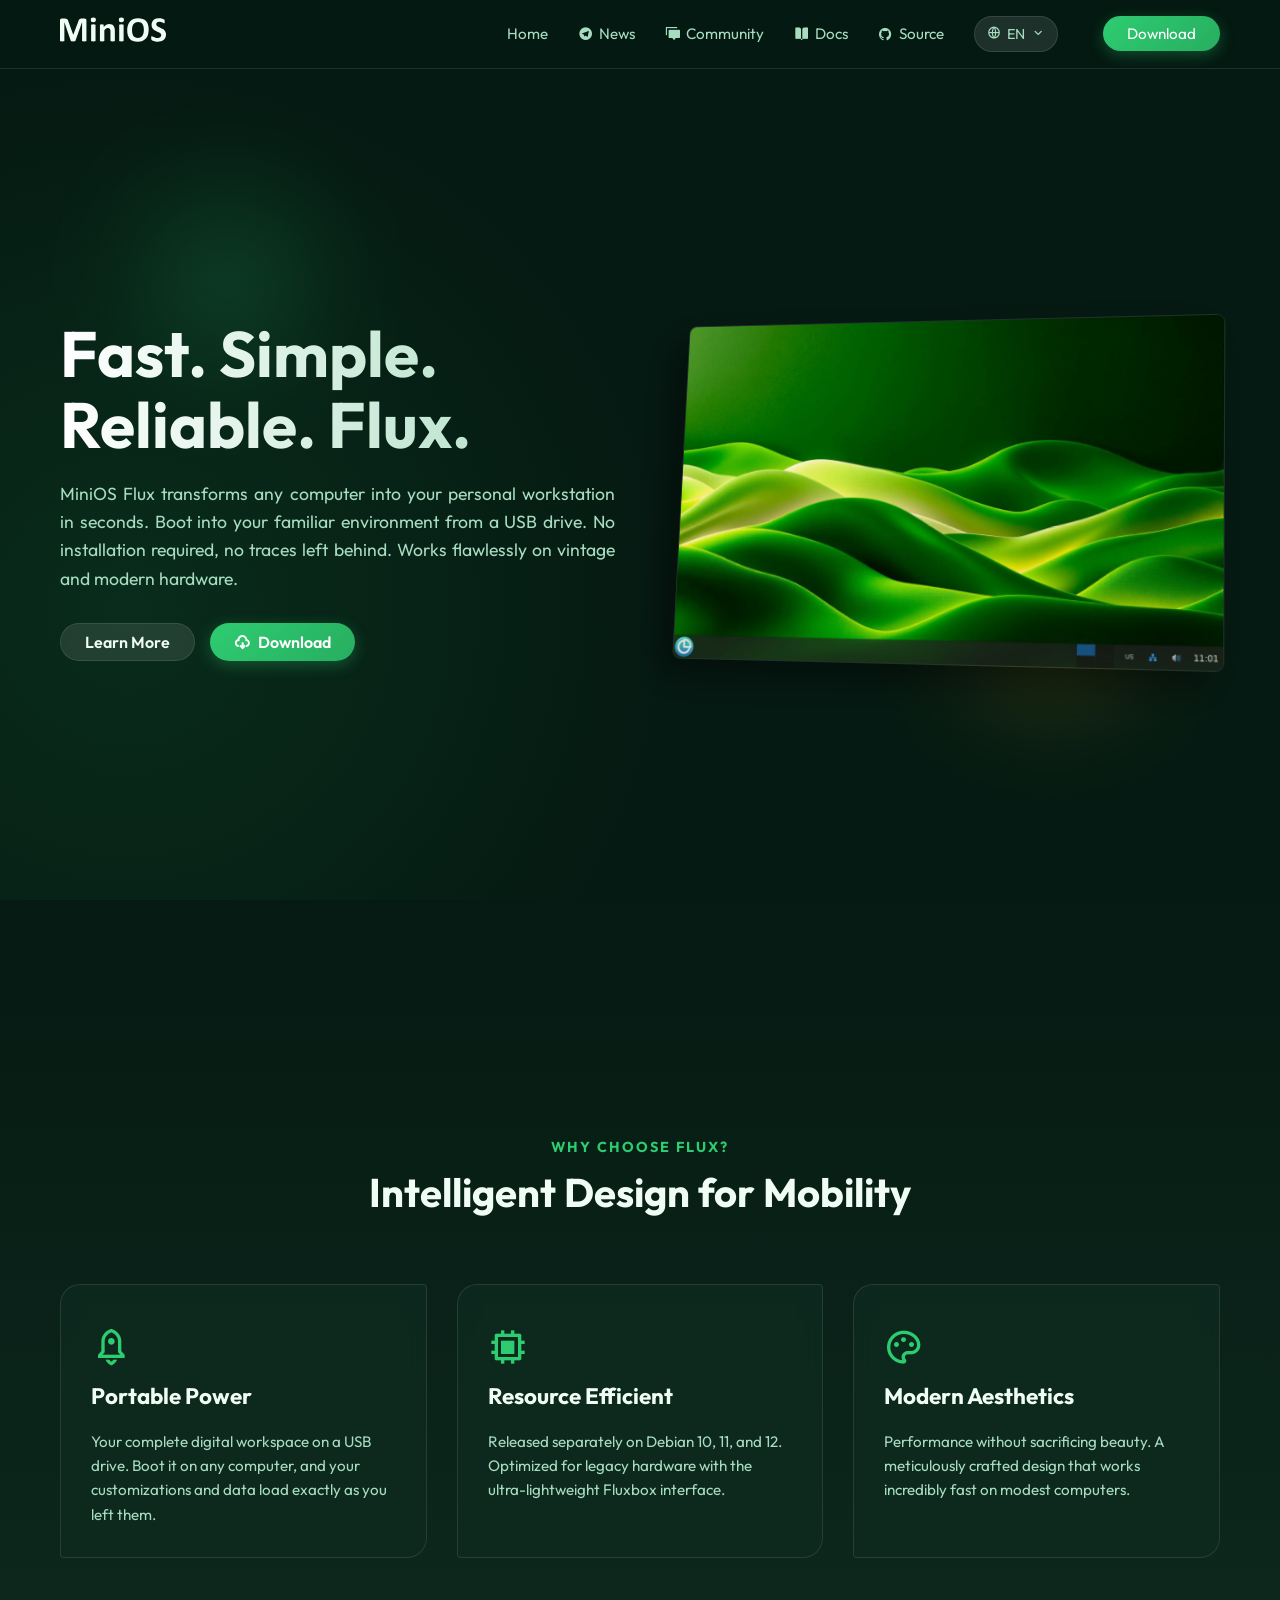
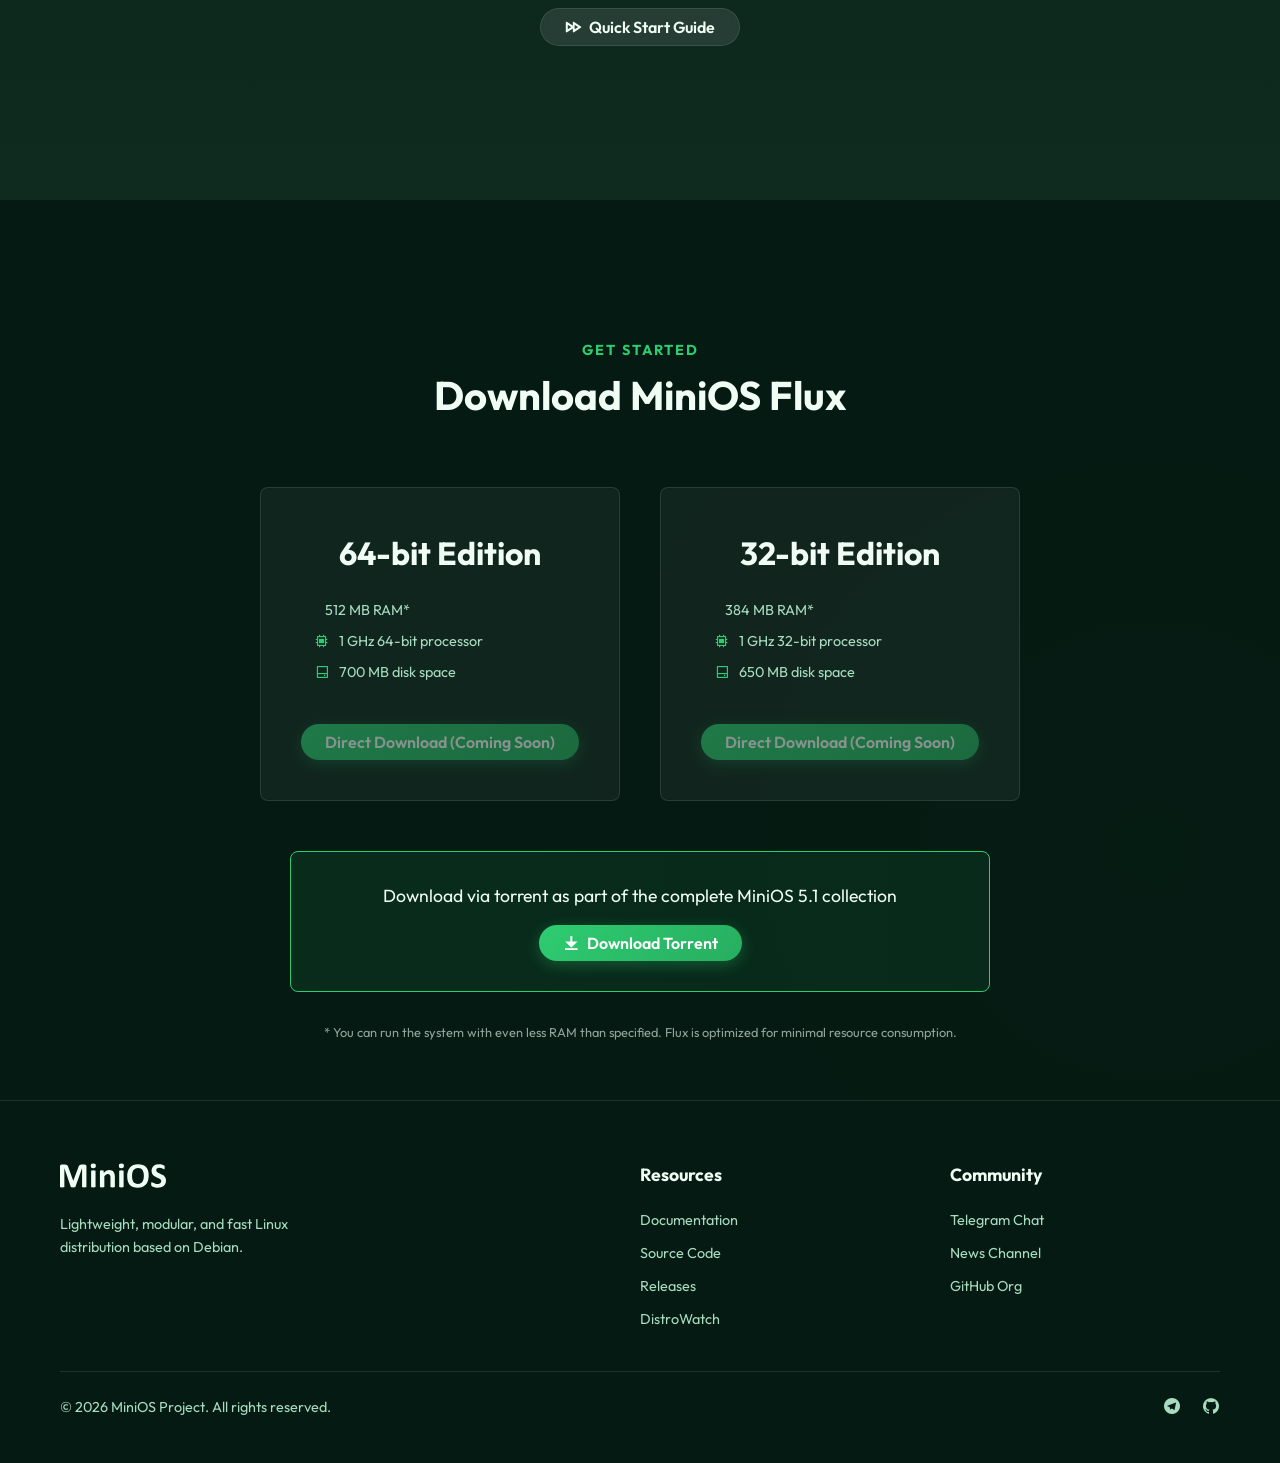
==== commit 9f3d8621: "Fix footer year and clean up whitespace in index.html" ====
--- a/index.html
+++ b/index.html
@@ -32,7 +32,7 @@
                     <li><a href="https://t.me/minios_chat" target="_blank"><i class="ri-discuss-fill"></i> Community</a></li>
                     <li><a href="https://minios.dev/docs" target="_blank"><i class="ri-book-open-fill"></i> Docs</a></li>
                     <li><a href="https://github.com/minios-linux/minios-live" target="_blank"><i class="ri-github-fill"></i> Source</a></li>
-                    
+
                     <!-- Language Selector -->
                     <li class="lang-selector-wrapper">
                         <div class="lang-selector">
@@ -200,7 +200,7 @@
                     </div>
                 </div>
                 <div class="footer-bottom">
-                    <p>&copy; 2024 MiniOS Project. All rights reserved.</p>
+                    <p>&copy; 2026 MiniOS Project. All rights reserved.</p>
                     <div style="display: flex; gap: 20px;">
                         <a href="https://t.me/s/minios_news" target="_blank"><i class="ri-telegram-fill" style="font-size: 1.2rem;"></i></a>
                         <a href="https://github.com/minios-linux/minios-live" target="_blank"><i class="ri-github-fill" style="font-size: 1.2rem;"></i></a>
@@ -264,7 +264,7 @@
         function toggleLangMenu() {
             const selector = document.querySelector('.lang-selector');
             selector.classList.toggle('active');
-            
+
             // Focus search input if opening
             if (selector.classList.contains('active')) {
                 setTimeout(() => {
@@ -303,7 +303,7 @@
             const currentLang = params.get('lang') || navigator.language.substr(0, 2) || 'en';
             const langDisplay = document.getElementById('currentLang');
             if (langDisplay) langDisplay.textContent = currentLang.toUpperCase();
-            
+
             document.querySelectorAll('.lang-list a').forEach(link => {
                 if (link.dataset.lang === currentLang) {
                     link.classList.add('active');
